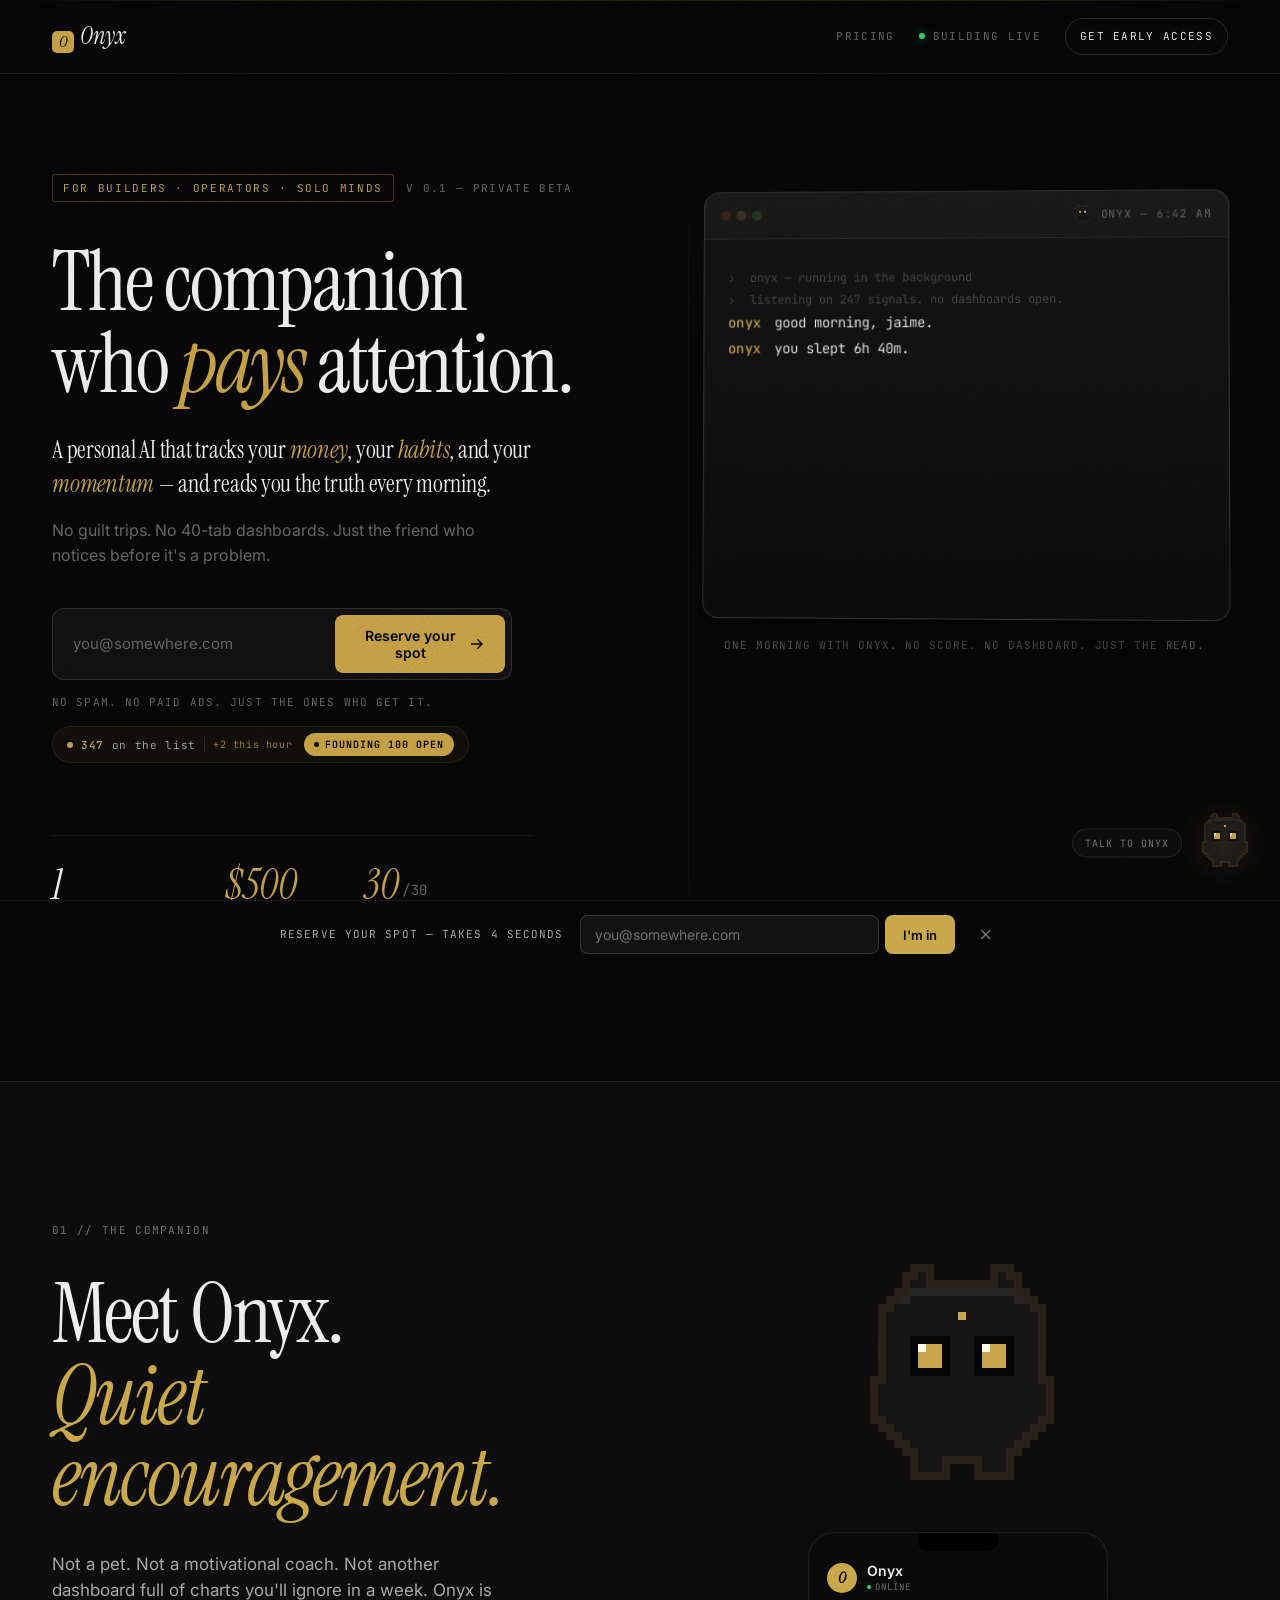
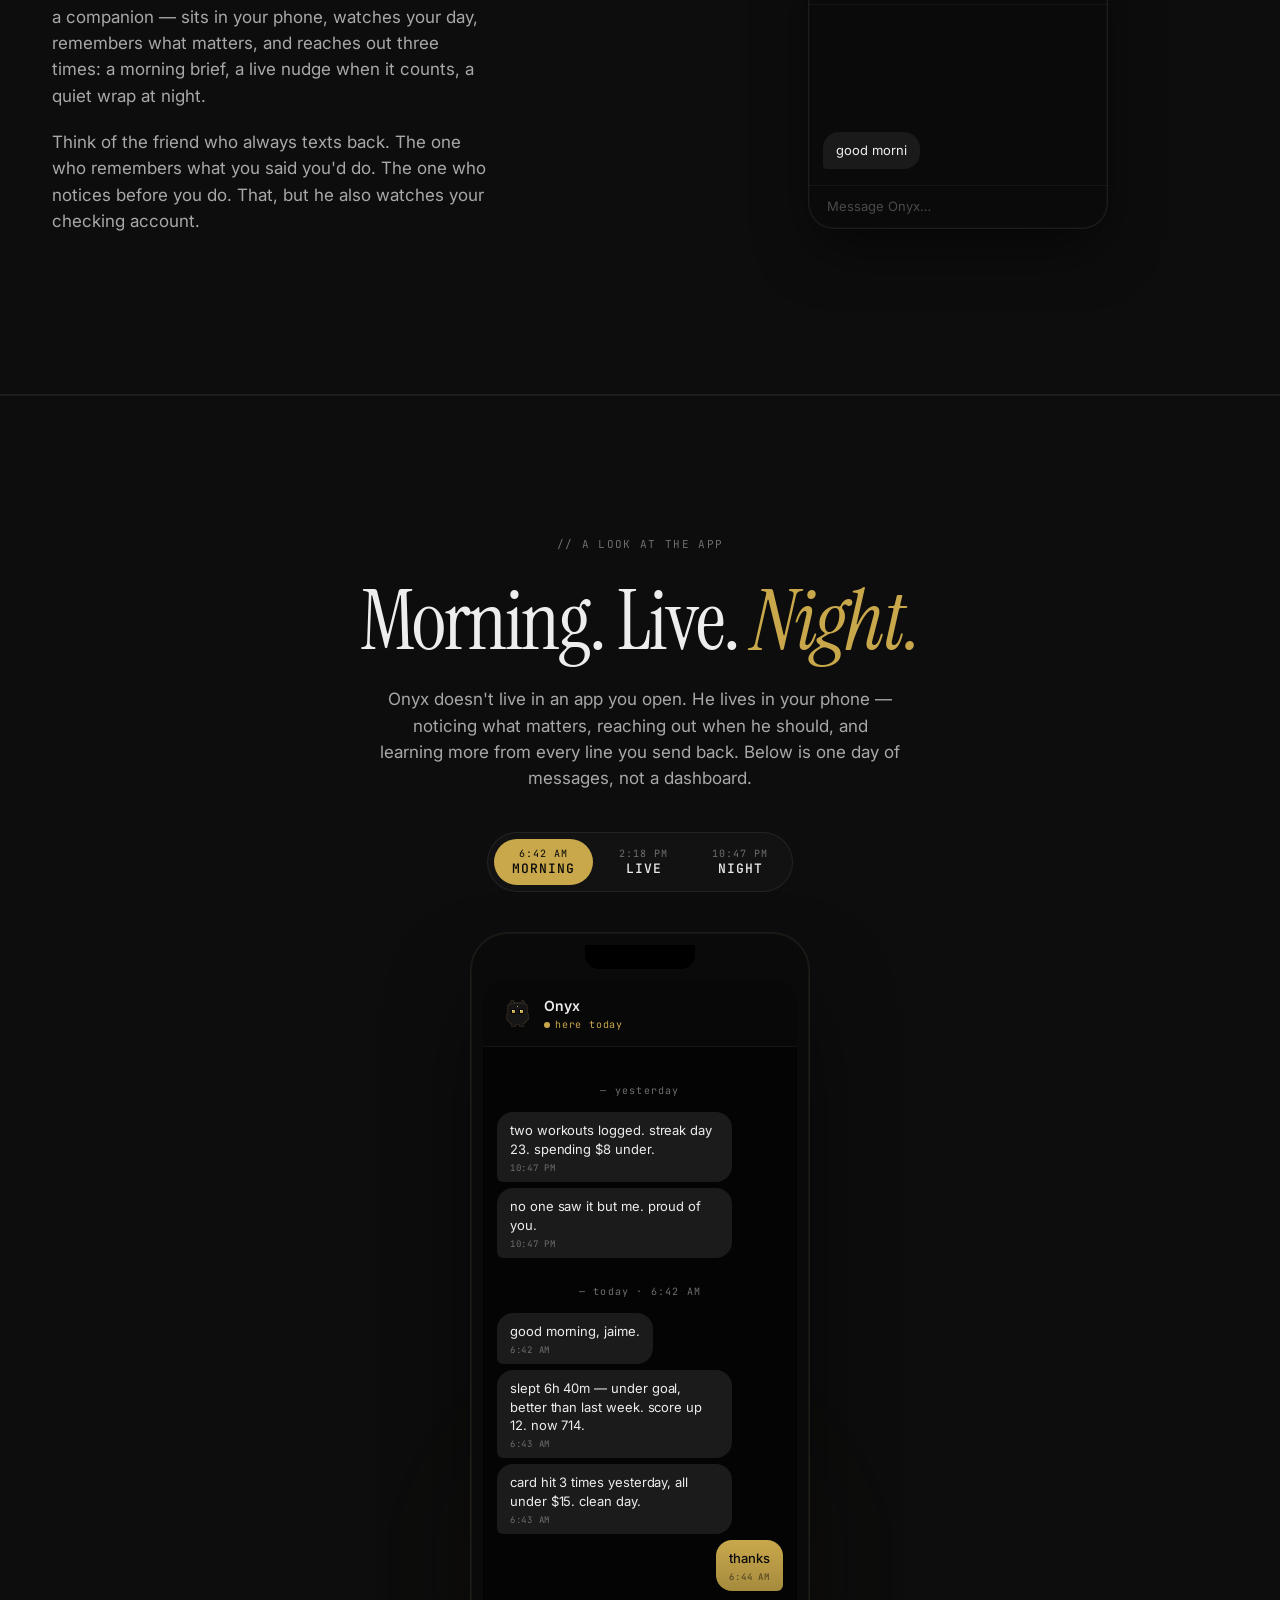
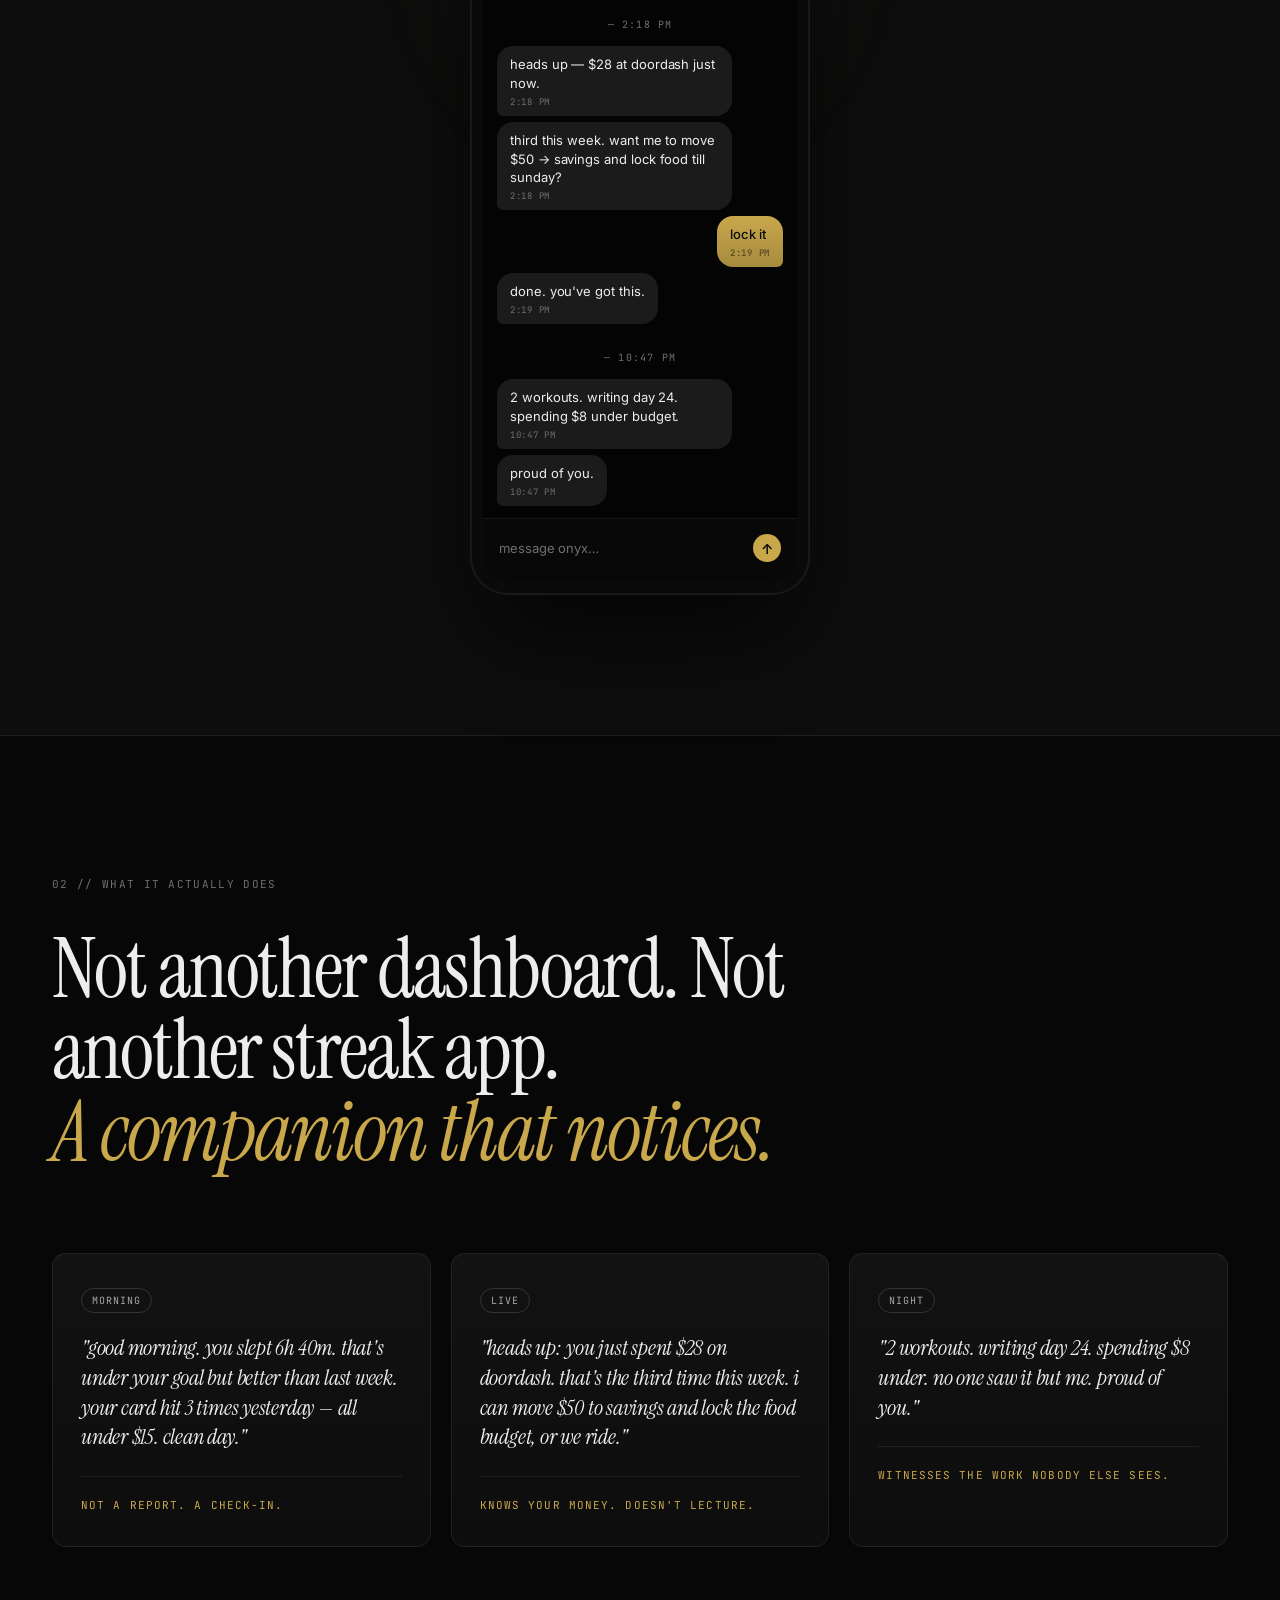
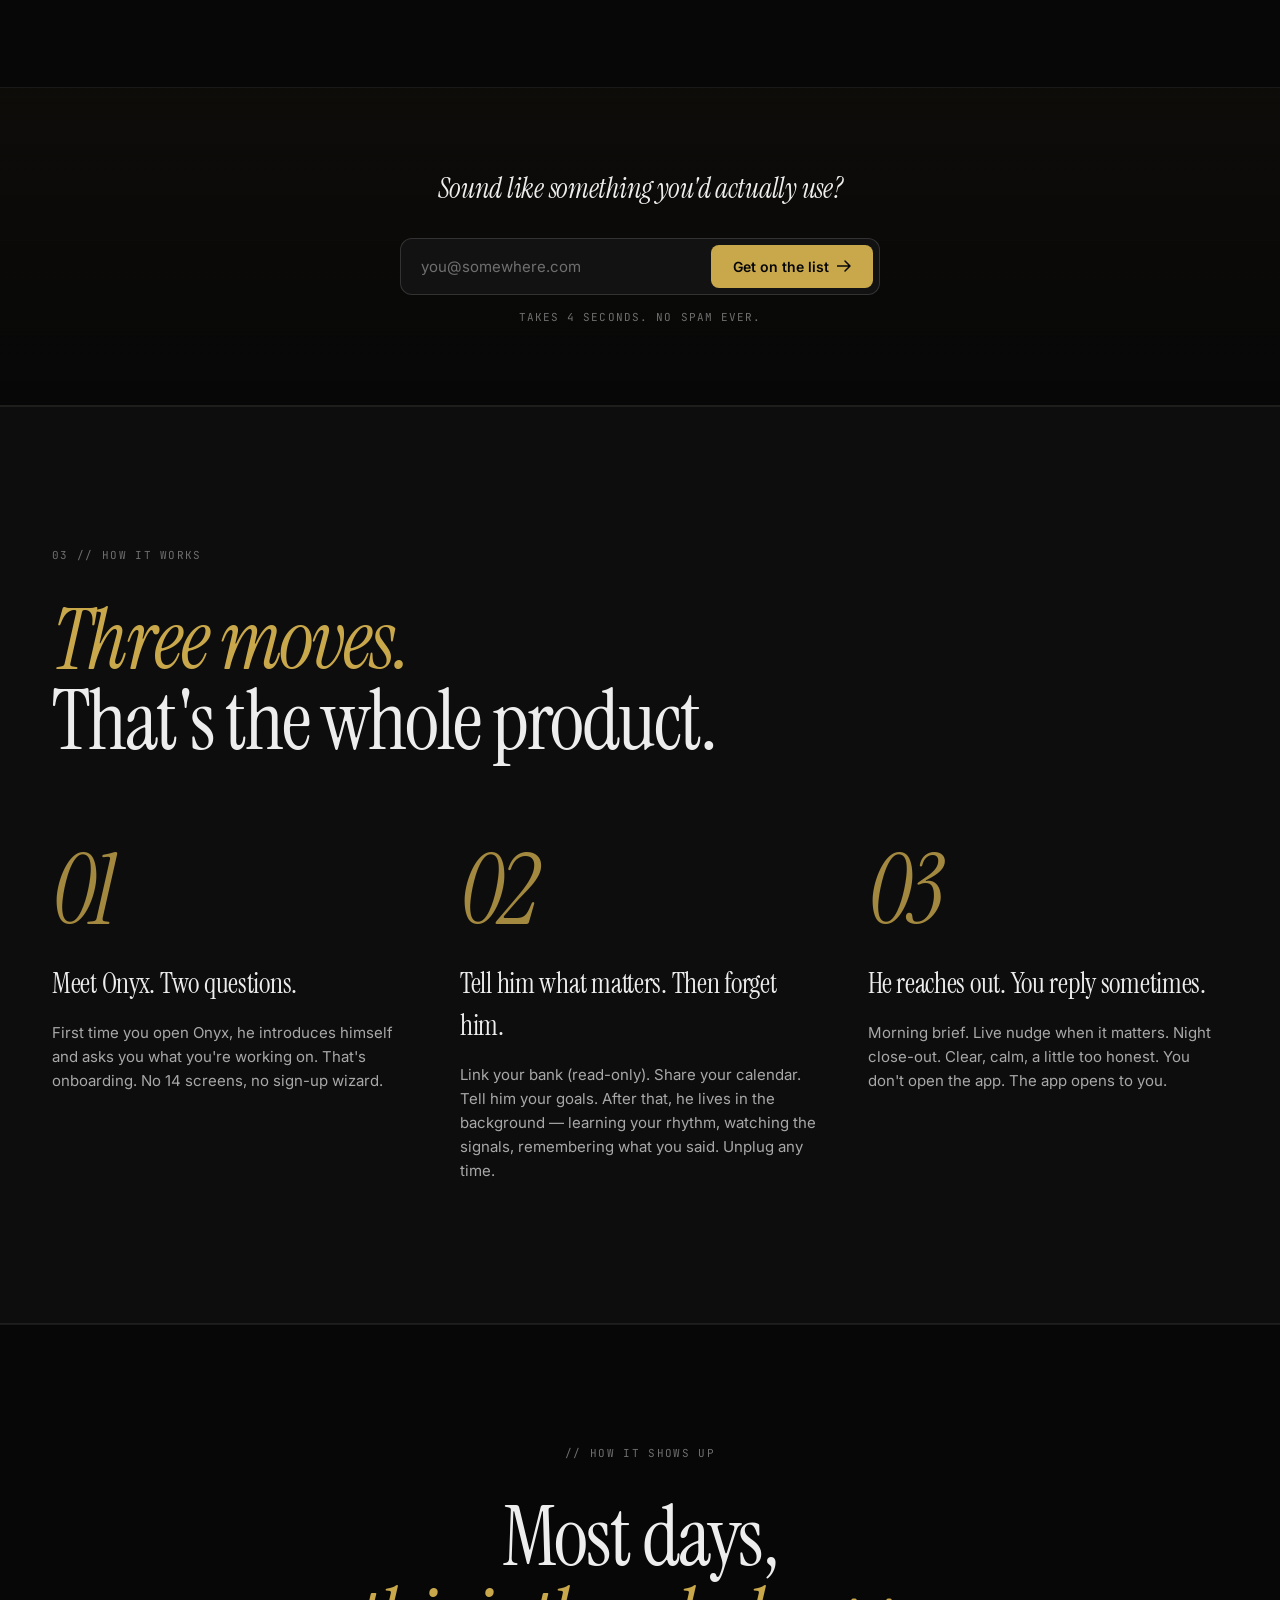
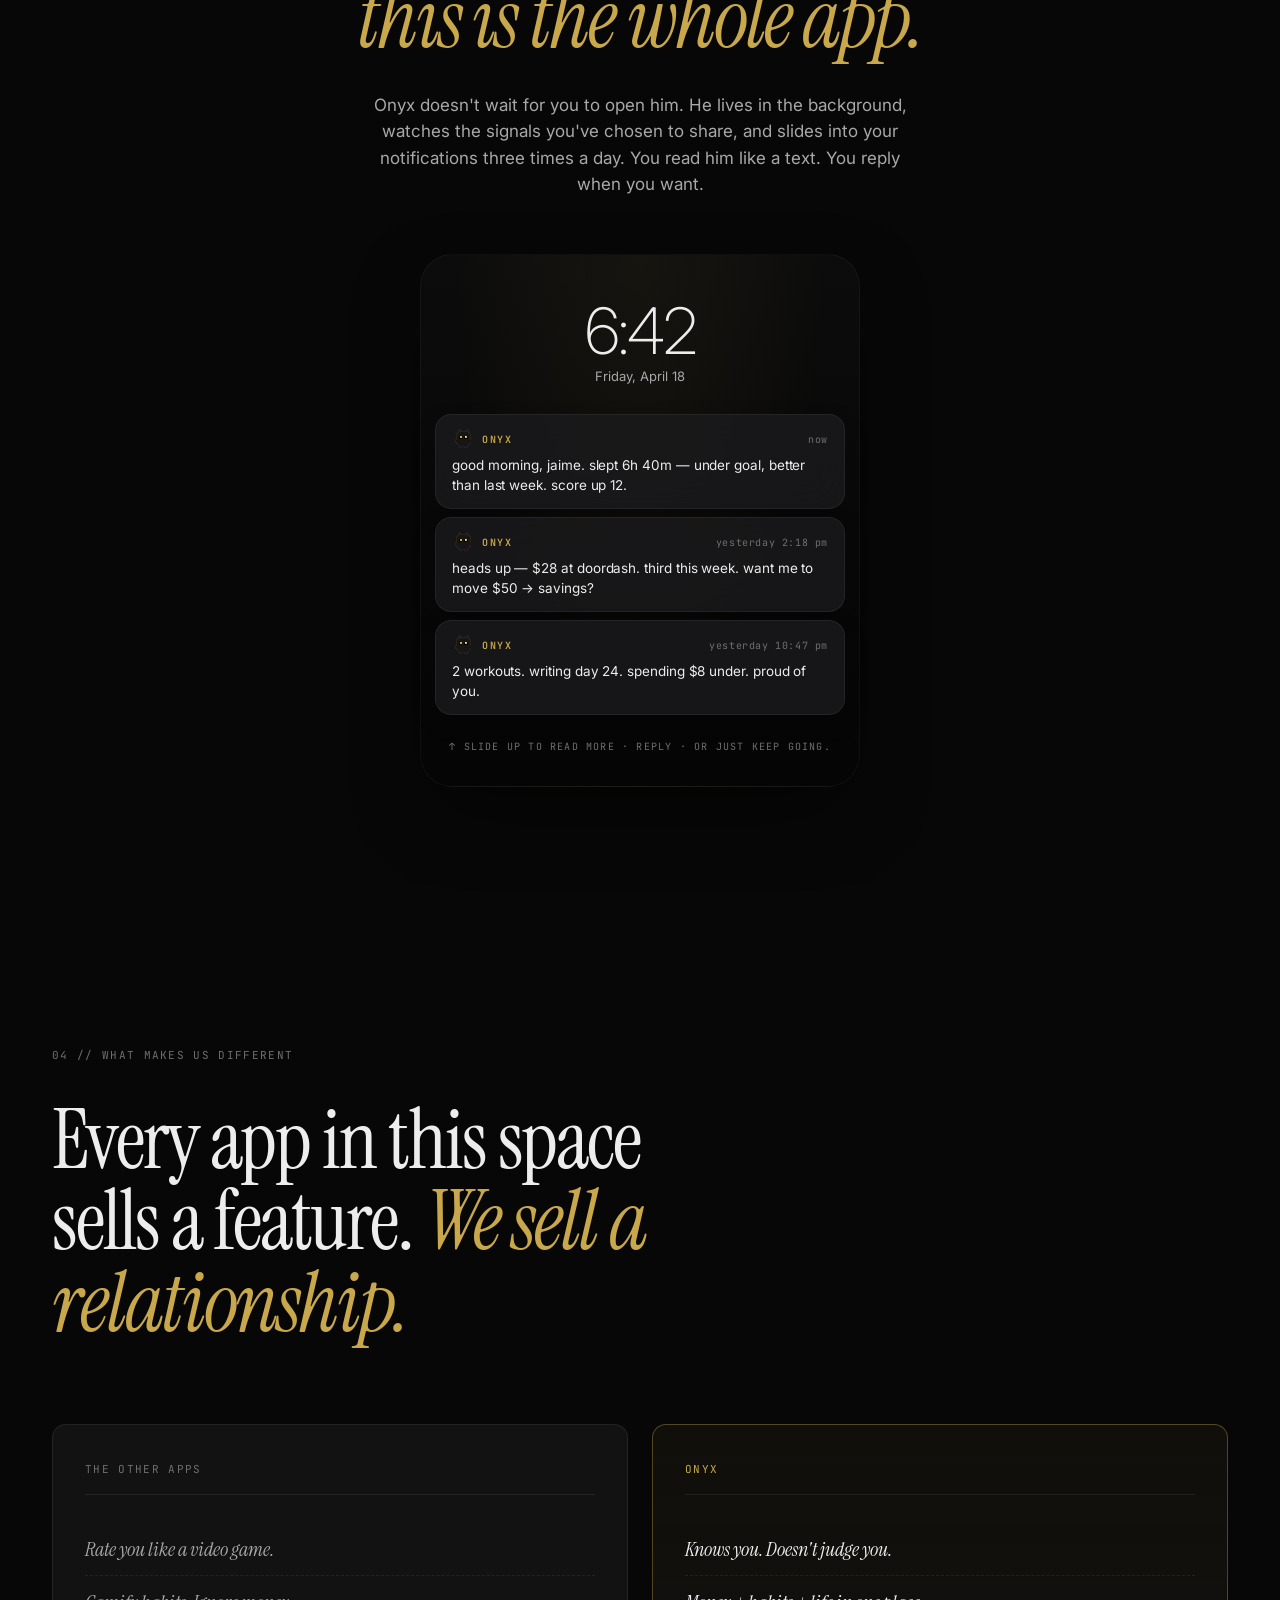
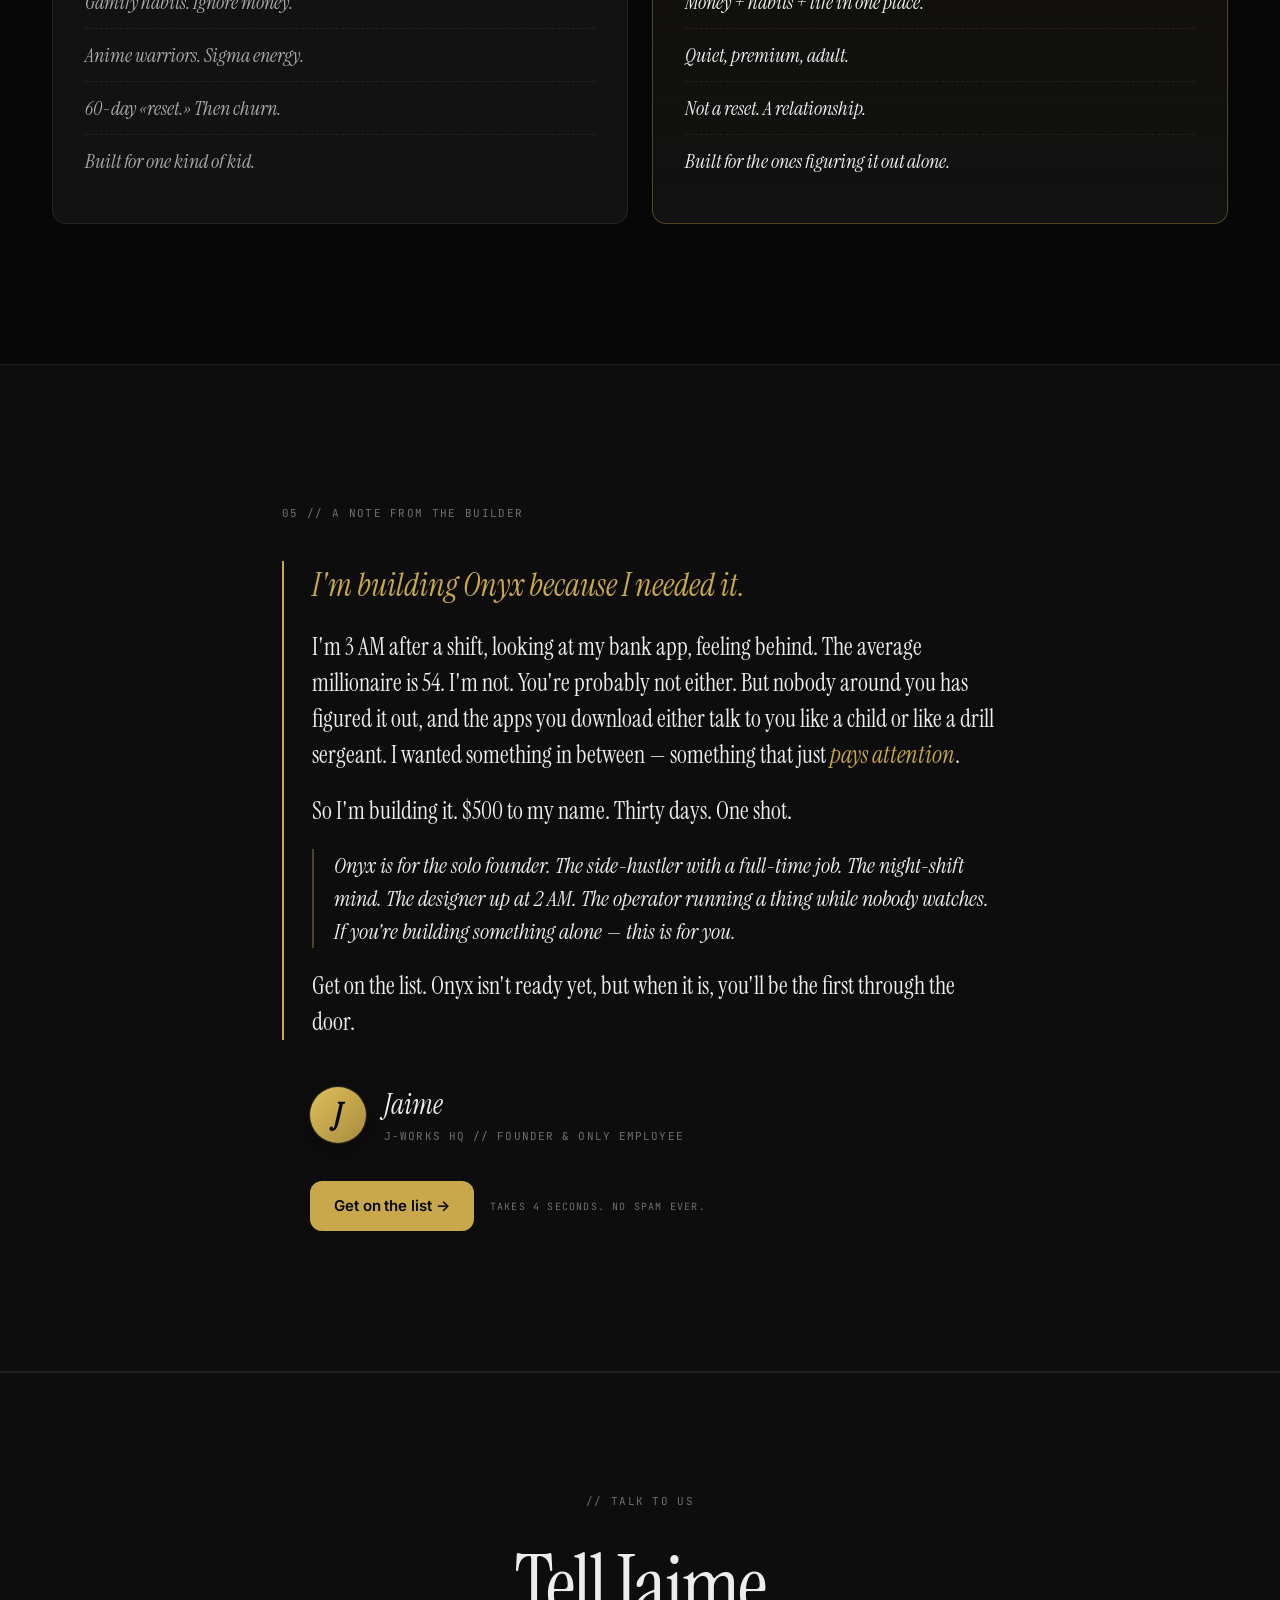
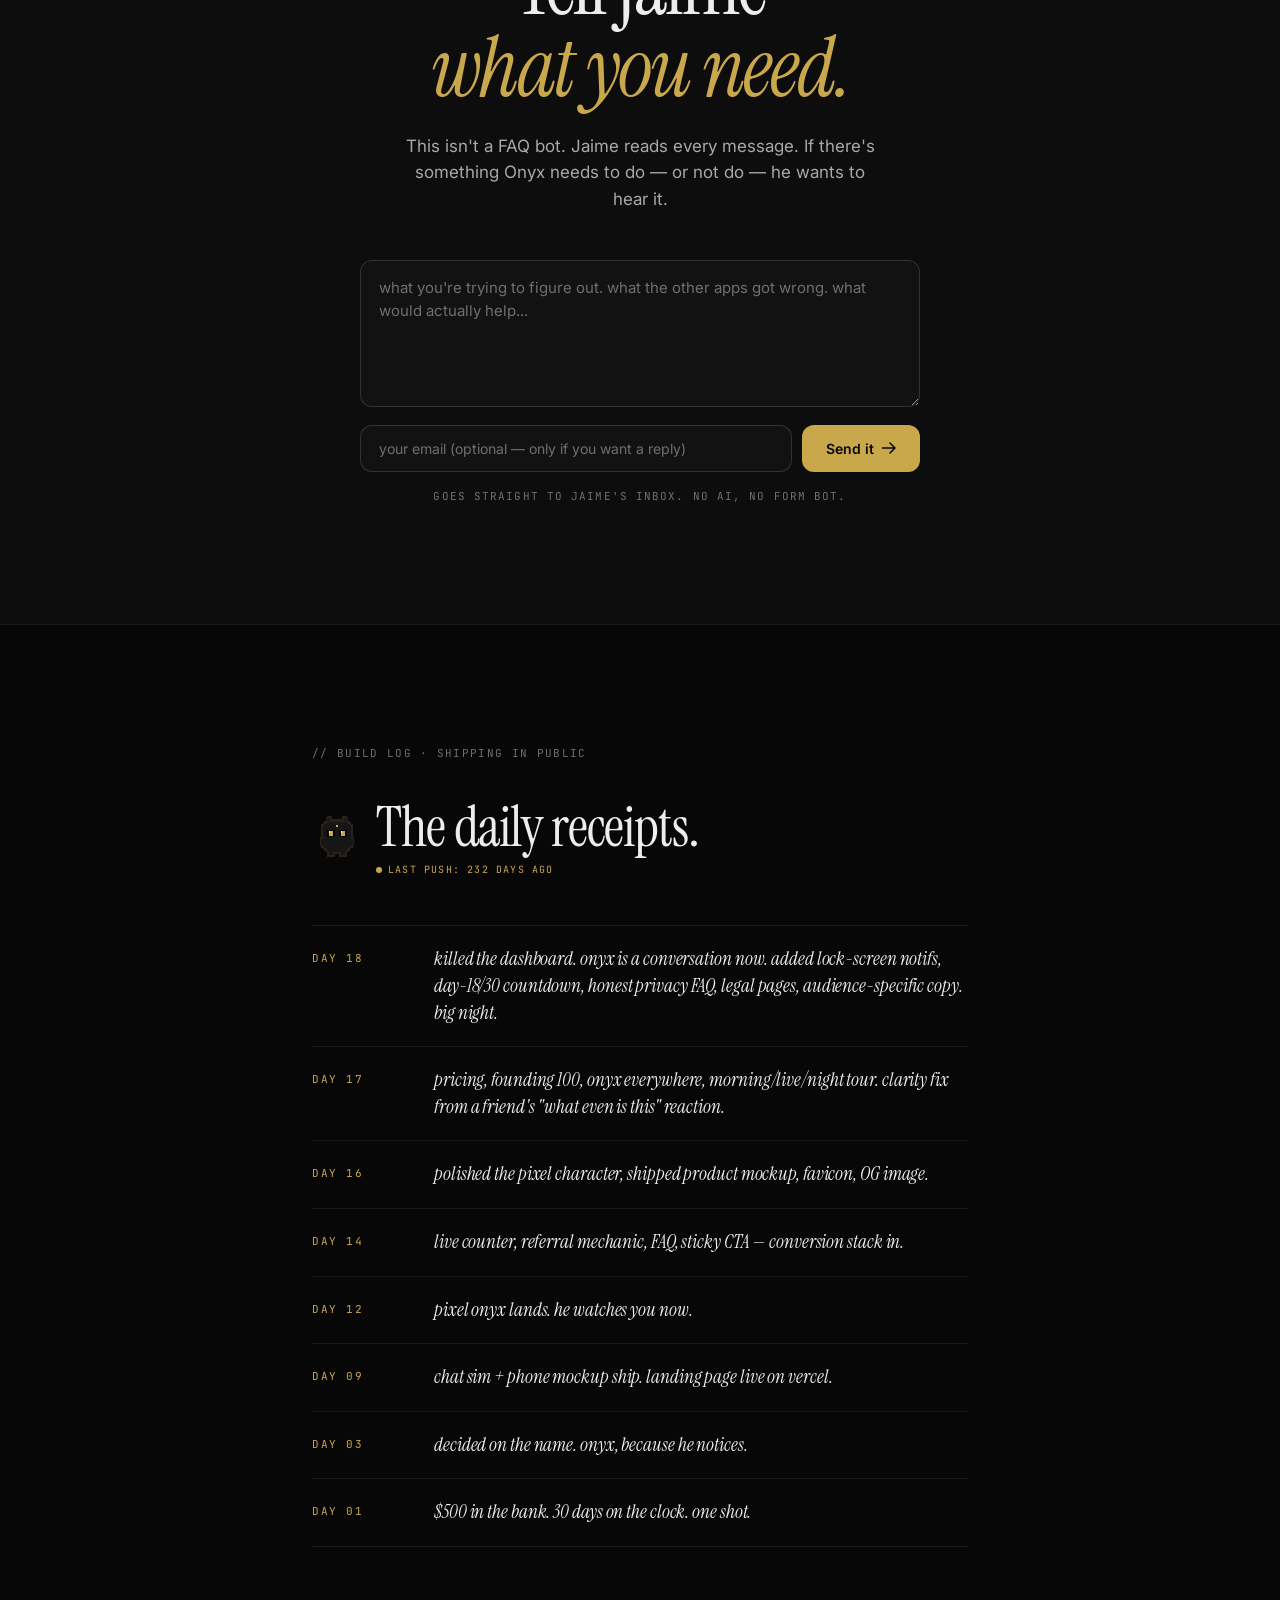
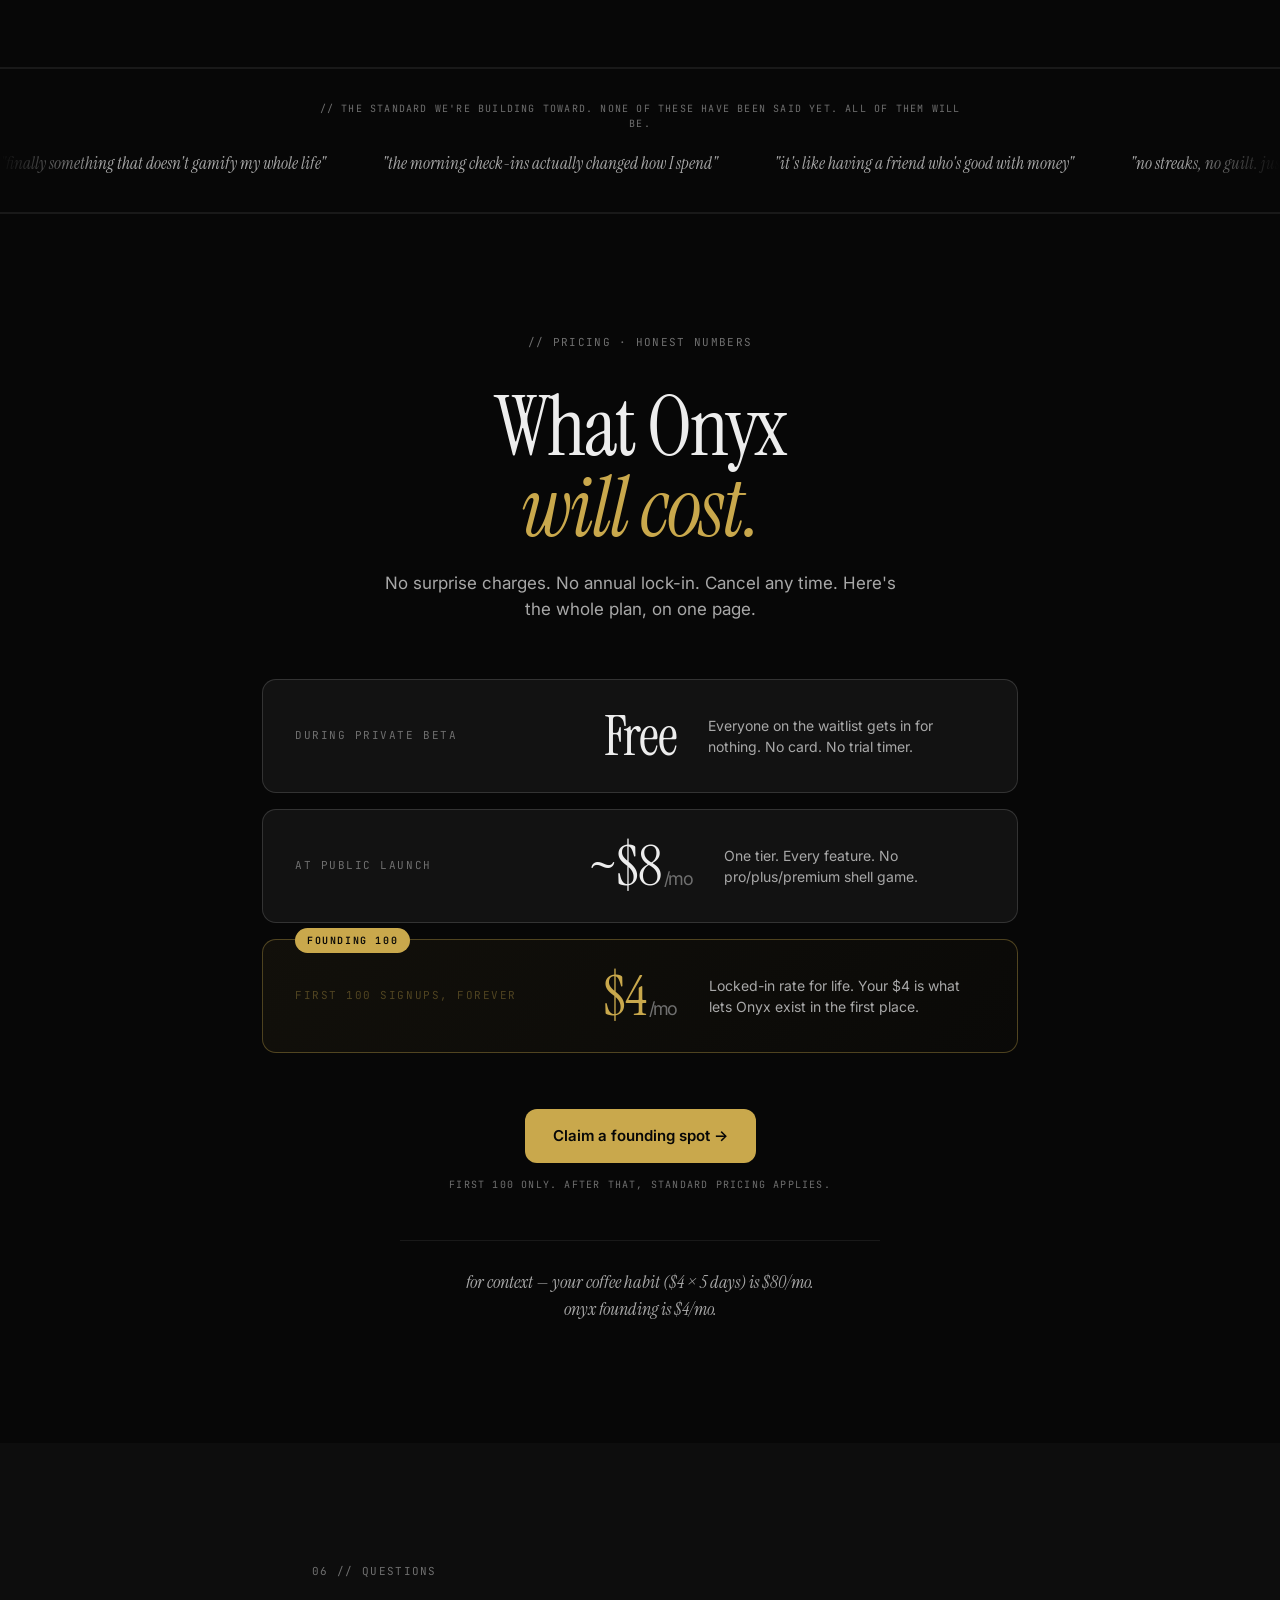
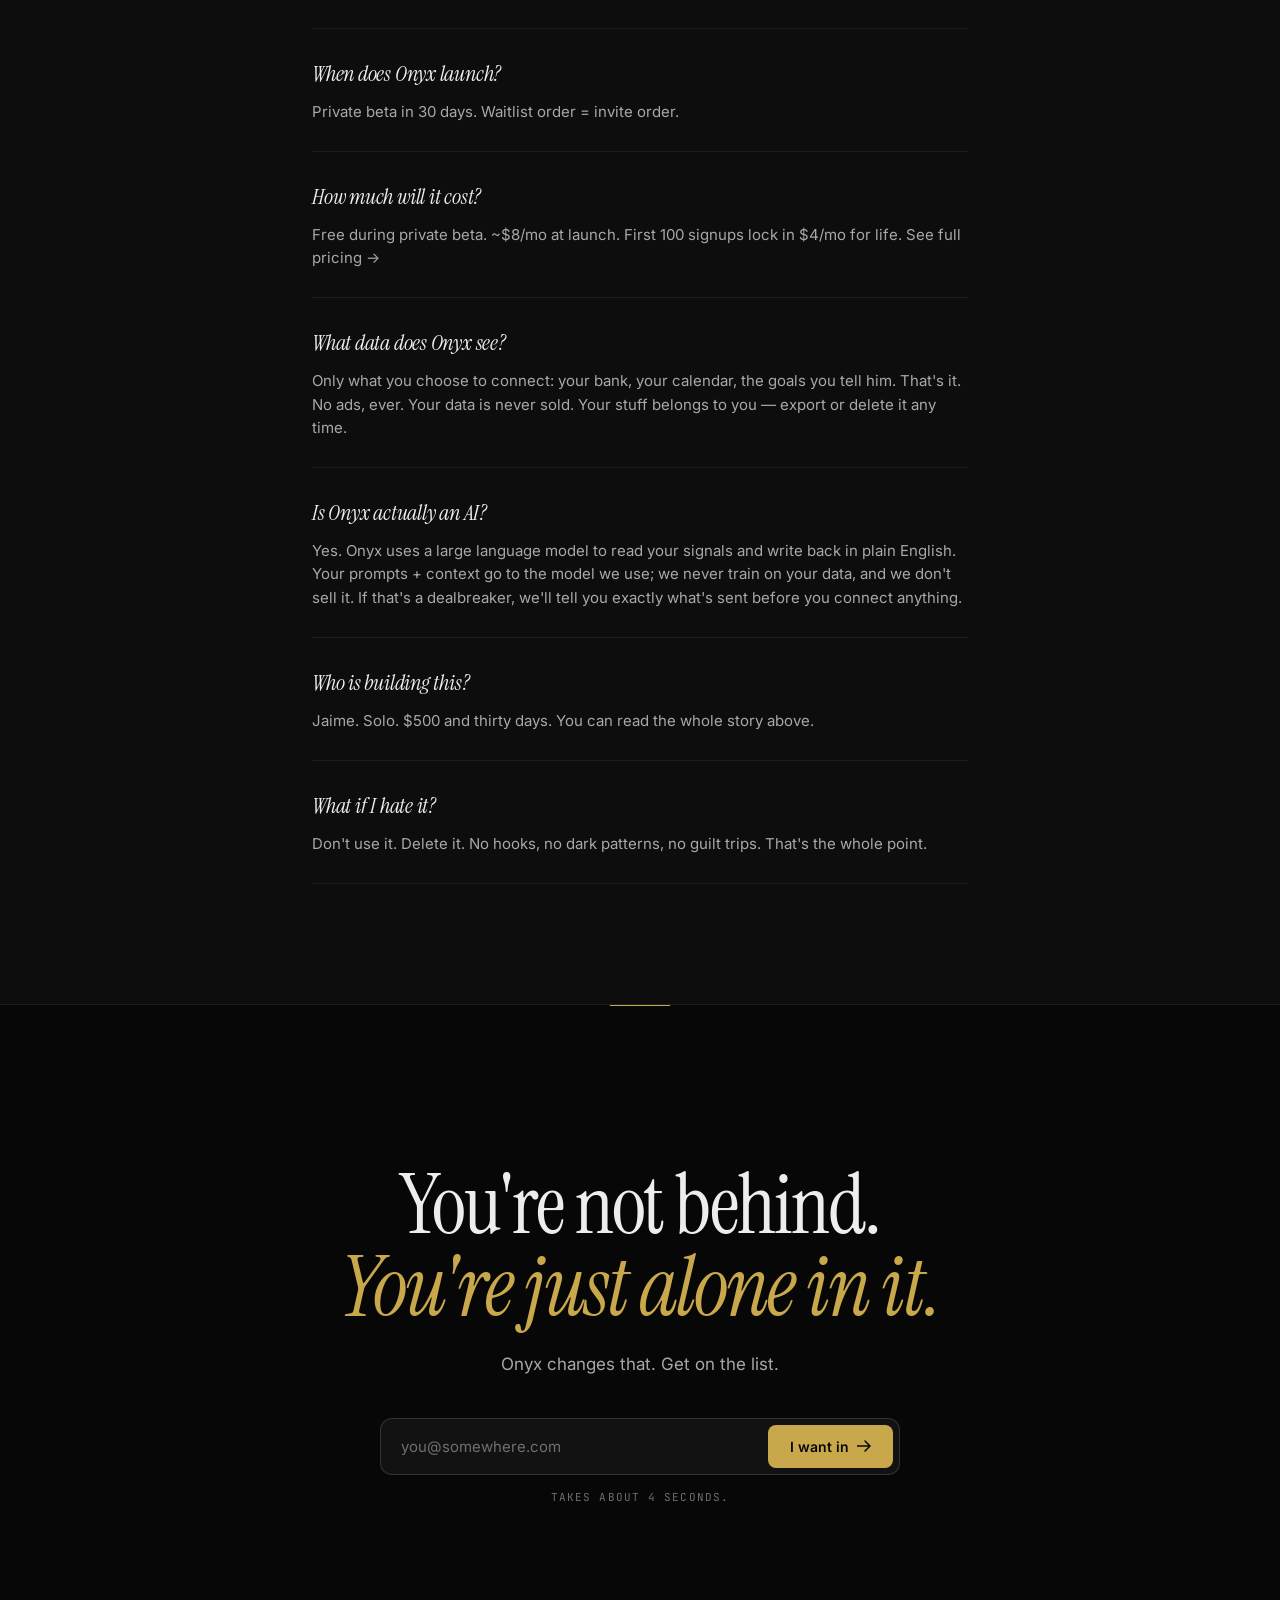
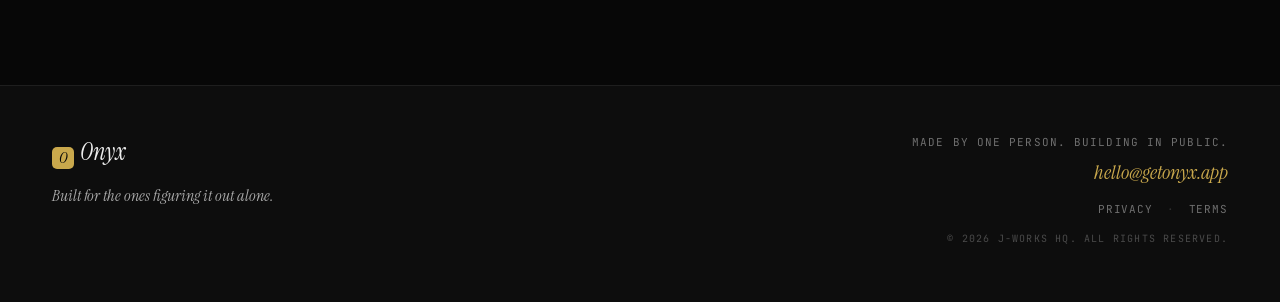
==== index.html @ f08ac021 "fix: chat bubbles invisible — class collision with meet-section engine The product-section chat thre" ====
<!DOCTYPE html>
<html lang="en">
<head>
<meta charset="UTF-8">
<meta name="viewport" content="width=device-width, initial-scale=1.0">
<meta name="description" content="Onyx is a personal AI that lives in your phone — notices your money, your habits, and your momentum, and reaches out with the truth. Built for solo founders, side-hustlers, and anyone working on something alone.">
<meta property="og:title" content="Onyx — the companion who pays attention.">
<meta property="og:description" content="A personal AI that lives in your phone. Notices what matters. Reaches out morning, mid-day, night. Built for solo founders, builders, and anyone in it alone.">
<meta property="og:type" content="website">
<meta property="og:url" content="https://onyx-web-tawny.vercel.app/">
<meta property="og:image" content="https://onyx-web-tawny.vercel.app/og-image.svg">
<meta property="og:image:width" content="1200">
<meta property="og:image:height" content="630">
<meta name="twitter:card" content="summary_large_image">
<meta name="twitter:title" content="Onyx — the companion who pays attention.">
<meta name="twitter:description" content="A personal AI that lives in your phone. Notices what matters. Built for solo founders, builders, and anyone in it alone.">
<meta name="twitter:image" content="https://onyx-web-tawny.vercel.app/og-image.svg">
<meta name="theme-color" content="#0A0A0A">

<link rel="icon" type="image/svg+xml" href="/favicon.svg">
<link rel="apple-touch-icon" href="/favicon.svg">
<link rel="mask-icon" href="/favicon.svg" color="#c9a84c">

<title>Onyx — the companion who pays attention.</title>

<link rel="preconnect" href="https://fonts.googleapis.com">
<link rel="preconnect" href="https://fonts.gstatic.com" crossorigin>
<link href="https://fonts.googleapis.com/css2?family=Inter:wght@300;400;500;600;700&family=Instrument+Serif:ital@0;1&family=JetBrains+Mono:wght@400;500;600&display=swap" rel="stylesheet">

<link rel="stylesheet" href="styles.css">

<!-- Structured data: Onyx as a product-in-development by J-Works HQ -->
<script type="application/ld+json">
{
  "@context": "https://schema.org",
  "@type": "Product",
  "name": "Onyx",
  "description": "A personal AI companion that lives in your phone — notices your money, your habits, and your momentum, and reaches out with the truth. Built for solo founders, side-hustlers, and anyone in it alone.",
  "brand": {
    "@type": "Organization",
    "name": "J-Works HQ",
    "founder": {
      "@type": "Person",
      "name": "Jaime"
    }
  },
  "category": "Personal AI / Money + Habit Companion",
  "offers": {
    "@type": "Offer",
    "availability": "https://schema.org/PreOrder",
    "price": "4",
    "priceCurrency": "USD",
    "description": "Founding 100: $4/mo locked for life. ~$8/mo at public launch. Free during private beta."
  },
  "image": "https://onyx-web-tawny.vercel.app/og-image.svg",
  "url": "https://onyx-web-tawny.vercel.app/"
}
</script>
</head>
<body>

<!-- Grain overlay -->
<div class="grain" aria-hidden="true"></div>

<!-- Scroll progress (thin gold line at the top of the viewport) -->
<div class="scroll-progress" aria-hidden="true"><span id="scroll-progress-bar"></span></div>

<!-- Nav -->
<nav class="nav">
  <div class="nav__inner">
    <a href="#" class="logo">
      <span class="logo__mark">O</span>
      <span class="logo__text">Onyx</span>
    </a>
    <div class="nav__meta">
      <a href="#pricing" class="nav__meta-item nav__meta-item--link nav__meta-item--pricing">Pricing</a>
      <a href="#buildlog" class="nav__meta-item nav__meta-item--link"><span class="dot"></span> Building live</a>
      <a href="#waitlist" class="nav__cta">Get early access</a>
    </div>
  </div>
</nav>

<!-- Hero: asymmetric, console-driven -->
<header class="hero">
  <div class="hero__left">
    <div class="eyebrow">
      <span class="eyebrow__tag">For builders &middot; operators &middot; solo minds</span>
      <span class="eyebrow__status">v 0.1 — private beta</span>
    </div>

    <h1 class="hero__title">
      <span class="title__line">The companion</span>
      <span class="title__line">who <em>pays</em> attention.</span>
    </h1>

    <p class="hero__subtitle">
      A personal AI that tracks your <strong>money</strong>, your <strong>habits</strong>, and your <strong>momentum</strong> &mdash; and reads you the truth every morning.
    </p>

    <p class="hero__body">
      No guilt trips. No 40-tab dashboards. Just the friend who notices
      before it's a problem.
    </p>

    <form class="cta-form" id="waitlist">
      <input type="email" placeholder="you@somewhere.com" required id="email-input" autocomplete="email">
      <button type="submit">
        Reserve your spot
        <svg width="14" height="12" viewBox="0 0 14 12" fill="none" aria-hidden="true"><path d="M8 1L13 6L8 11M13 6H0" stroke="currentColor" stroke-width="1.5" stroke-linecap="round" stroke-linejoin="round"/></svg>
      </button>
    </form>
    <div class="cta-note" id="cta-note">
      No spam. No paid ads. Just the ones who get it.
    </div>
    <div class="social-proof" id="social-proof">
      <span class="social-proof__dot"></span>
      <span class="social-proof__text"><strong id="signup-count">347</strong> on the list</span>
      <span class="social-proof__recent">+<span id="recent-count">3</span> this hour</span>
      <a href="#pricing" class="social-proof__founding"><span class="social-proof__founding-dot"></span>Founding 100 open</a>
    </div>

    <div class="hero__trust">
      <div class="trust-item">
        <div class="trust-item__num">1</div>
        <div class="trust-item__label">Person building</div>
      </div>
      <div class="trust-item">
        <div class="trust-item__num">$500</div>
        <div class="trust-item__label">On the line</div>
      </div>
      <div class="trust-item trust-item--countdown">
        <div class="trust-item__num"><span id="day-num">18</span><span class="trust-item__num-sub">/30</span></div>
        <div class="trust-item__label"><span id="day-label">days in</span></div>
        <div class="trust-item__bar" aria-hidden="true"><span id="day-bar"></span></div>
      </div>
    </div>
  </div>

  <div class="hero__right">
    <!-- Phone/console mockup -->
    <div class="console" id="console">
      <div class="console__frame">
        <div class="console__header">
          <div class="console__dots">
            <span></span><span></span><span></span>
          </div>
          <div class="console__title">
            <canvas class="onyx-sprite console__onyx" width="32" height="32" aria-hidden="true"></canvas>
            <span>onyx &mdash; 6:42 AM</span>
          </div>
        </div>
        <div class="console__screen" id="screen">
          <div class="line line--system"><span class="prompt">&rsaquo;</span> onyx &mdash; running in the background</div>
          <div class="line line--system"><span class="prompt">&rsaquo;</span> listening on 247 signals. no dashboards open.</div>
          <div class="line line--onyx typed" data-text="good morning, jaime."></div>
          <div class="line line--onyx typed" data-delay="1200" data-text="you slept 6h 40m. under goal, but better than last week."></div>
          <div class="line line--onyx typed" data-delay="2600" data-text="card hit 3 times yesterday &mdash; all under $15. clean day."></div>
          <div class="line line--onyx typed" data-delay="3900" data-text="writing streak: day 24. nobody saw it but me."></div>
          <div class="line line--onyx typed" data-delay="5200" data-text="you said you'd cap food at $20 this week. we're $8 under."></div>
          <div class="line line--onyx typed" data-delay="6500" data-text="want me to lock food till sunday, or let it breathe?"></div>
          <div class="line line--input">
            <span class="prompt prompt--user">&rsaquo;</span>
            <span class="cursor">_</span>
          </div>
        </div>
      </div>
      <div class="console__caption">
        One morning with Onyx. No score. No dashboard. Just the read.
      </div>
    </div>
  </div>
</header>

<!-- Meet Onyx -->
<section class="meet">
  <div class="meet__inner">
    <div class="meet__left">
      <div class="section-label">01 // the companion</div>
      <h2 class="section-title">
        Meet Onyx.<br>
        <em>Quiet encouragement.</em>
      </h2>
      <p class="section-body">
        Not a pet. Not a motivational coach. Not another dashboard full of charts
        you'll ignore in a week. Onyx is a companion — sits in your phone, watches
        your day, remembers what matters, and reaches out three times: a morning brief,
        a live nudge when it counts, a quiet wrap at night.
      </p>
      <p class="section-body">
        Think of the friend who always texts back. The one who remembers what you
        said you'd do. The one who notices before you do. That, but he also
        watches your checking account.
      </p>
    </div>

    <div class="meet__right">
      <div class="onyx-stage">
        <!-- Pixel Onyx — the character -->
        <div class="onyx-pixel">
          <canvas id="onyx-main-canvas" class="onyx-sprite" width="32" height="32"></canvas>
        </div>

        <!-- Phone chat simulation -->
        <div class="phone-chat" id="phone-chat">
          <div class="phone-chat__frame">
            <div class="phone-chat__notch"></div>
            <div class="phone-chat__header">
              <span class="phone-chat__avatar">O</span>
              <div class="phone-chat__meta">
                <span class="phone-chat__name">Onyx</span>
                <span class="phone-chat__status"><span class="dot"></span> Online</span>
              </div>
            </div>
            <div class="phone-chat__body" id="chat-body"></div>
            <div class="phone-chat__bar">
              <span>Message Onyx…</span>
            </div>
          </div>
        </div>
      </div>
    </div>
  </div>
</section>

<!-- The Product — a day in a conversation -->
<section class="product" id="product">
  <div class="product__inner">
    <div class="section-label">// a look at the app</div>
    <h2 class="section-title">
      Morning. Live. <em>Night.</em>
    </h2>
    <p class="section-body product__intro">
      Onyx doesn't live in an app you open. He lives in your phone &mdash; noticing what
      matters, reaching out when he should, and learning more from every line you send back.
      Below is one day of messages, not a dashboard.
    </p>

    <!-- Time-of-day tabs (scroll to moment in the chat) -->
    <div class="product-times" role="tablist" aria-label="Time of day">
      <button class="product-time is-active" data-anchor="chat-morning" role="tab" aria-selected="true">
        <span class="product-time__when">6:42 AM</span>
        <span class="product-time__label">Morning</span>
      </button>
      <button class="product-time" data-anchor="chat-live" role="tab" aria-selected="false">
        <span class="product-time__when">2:18 PM</span>
        <span class="product-time__label">Live</span>
      </button>
      <button class="product-time" data-anchor="chat-night" role="tab" aria-selected="false">
        <span class="product-time__when">10:47 PM</span>
        <span class="product-time__label">Night</span>
      </button>
    </div>

    <div class="product__stage">
      <div class="product-phone">
        <div class="product-phone__notch"></div>
        <div class="product-phone__screen product-phone__screen--chat">

          <!-- Chat header -->
          <div class="chat-head">
            <canvas class="onyx-sprite chat-head__avatar" width="32" height="32" aria-hidden="true"></canvas>
            <div class="chat-head__meta">
              <span class="chat-head__name">Onyx</span>
              <span class="chat-head__status"><span class="chat-head__dot"></span>here today</span>
            </div>
          </div>

          <!-- Scrollable chat thread -->
          <div class="chat-scroll" id="chat-scroll">

            <div class="chat-time">&mdash; yesterday</div>

            <div class="day-bubble day-bubble--onyx">
              <div class="day-bubble__body">two workouts logged. streak day 23. spending $8 under.<span class="day-bubble__time">10:47 PM</span></div>
            </div>
            <div class="day-bubble day-bubble--onyx">
              <div class="day-bubble__body">no one saw it but me. proud of you.<span class="day-bubble__time">10:47 PM</span></div>
            </div>

            <div class="chat-time" id="chat-morning">&mdash; today &middot; 6:42 AM</div>

            <div class="day-bubble day-bubble--onyx">
              <div class="day-bubble__body">good morning, jaime.<span class="day-bubble__time">6:42 AM</span></div>
            </div>
            <div class="day-bubble day-bubble--onyx">
              <div class="day-bubble__body">slept 6h 40m &mdash; under goal, better than last week. score up 12. now 714.<span class="day-bubble__time">6:43 AM</span></div>
            </div>
            <div class="day-bubble day-bubble--onyx">
              <div class="day-bubble__body">card hit 3 times yesterday, all under $15. clean day.<span class="day-bubble__time">6:43 AM</span></div>
            </div>
            <div class="day-bubble day-bubble--user">
              <div class="day-bubble__body">thanks<span class="day-bubble__time">6:44 AM</span></div>
            </div>

            <div class="chat-time" id="chat-live">&mdash; 2:18 PM</div>

            <div class="day-bubble day-bubble--onyx">
              <div class="day-bubble__body">heads up &mdash; $28 at doordash just now.<span class="day-bubble__time">2:18 PM</span></div>
            </div>
            <div class="day-bubble day-bubble--onyx">
              <div class="day-bubble__body">third this week. want me to move $50 &rarr; savings and lock food till sunday?<span class="day-bubble__time">2:18 PM</span></div>
            </div>
            <div class="day-bubble day-bubble--user">
              <div class="day-bubble__body">lock it<span class="day-bubble__time">2:19 PM</span></div>
            </div>
            <div class="day-bubble day-bubble--onyx">
              <div class="day-bubble__body">done. you've got this.<span class="day-bubble__time">2:19 PM</span></div>
            </div>

            <div class="chat-time" id="chat-night">&mdash; 10:47 PM</div>

            <div class="day-bubble day-bubble--onyx">
              <div class="day-bubble__body">2 workouts. writing day 24. spending $8 under budget.<span class="day-bubble__time">10:47 PM</span></div>
            </div>
            <div class="day-bubble day-bubble--onyx">
              <div class="day-bubble__body">proud of you.<span class="day-bubble__time">10:47 PM</span></div>
            </div>

          </div>

          <!-- Input bar (static mock) -->
          <div class="chat-input">
            <span class="chat-input__text">message onyx&hellip;</span>
            <span class="chat-input__send" aria-hidden="true">&uarr;</span>
          </div>
        </div>
      </div>
    </div>
  </div>
</section>

<!-- What Onyx actually does -->
<section class="does">
  <div class="does__inner">
    <div class="section-label">02 // what it actually does</div>
    <h2 class="section-title section-title--wide">
      Not another dashboard. Not another streak app.<br>
      <em>A companion that notices.</em>
    </h2>

    <div class="cards">
      <article class="card">
        <div class="card__tag">morning</div>
        <p class="card__quote">
          "good morning. you slept 6h 40m. that's under your goal but better than
          last week. your card hit 3 times yesterday — all under $15. clean day."
        </p>
        <div class="card__sub">Not a report. A check-in.</div>
      </article>

      <article class="card">
        <div class="card__tag">live</div>
        <p class="card__quote">
          "heads up: you just spent $28 on doordash. that's the third time this
          week. i can move $50 to savings and lock the food budget, or we ride."
        </p>
        <div class="card__sub">Knows your money. Doesn't lecture.</div>
      </article>

      <article class="card">
        <div class="card__tag">night</div>
        <p class="card__quote">
          "2 workouts. writing day 24. spending $8 under. no one saw it but
          me. proud of you."
        </p>
        <div class="card__sub">Witnesses the work nobody else sees.</div>
      </article>
    </div>
  </div>
</section>

<!-- Mid-page CTA — catch the ones sold after seeing the product -->
<section class="mid-cta">
  <div class="mid-cta__inner">
    <p class="mid-cta__text">Sound like something you'd actually use?</p>
    <form class="cta-form cta-form--mid" id="waitlist-mid">
      <input type="email" placeholder="you@somewhere.com" required id="email-input-mid" autocomplete="email">
      <button type="submit">
        Get on the list
        <svg width="14" height="12" viewBox="0 0 14 12" fill="none" aria-hidden="true"><path d="M8 1L13 6L8 11M13 6H0" stroke="currentColor" stroke-width="1.5" stroke-linecap="round" stroke-linejoin="round"/></svg>
      </button>
    </form>
    <div class="cta-note" id="cta-note-mid">Takes 4 seconds. No spam ever.</div>
  </div>
</section>

<!-- How it works -->
<section class="how">
  <div class="how__inner">
    <div class="section-label">03 // how it works</div>
    <h2 class="section-title">
      <em>Three moves.</em><br>
      That's the whole product.
    </h2>

    <div class="steps">
      <div class="step">
        <div class="step__num">01</div>
        <h3 class="step__title">Meet Onyx. Two questions.</h3>
        <p class="step__body">
          First time you open Onyx, he introduces himself and asks you what
          you're working on. That's onboarding. No 14 screens, no sign-up wizard.
        </p>
      </div>
      <div class="step">
        <div class="step__num">02</div>
        <h3 class="step__title">Tell him what matters. Then forget him.</h3>
        <p class="step__body">
          Link your bank (read-only). Share your calendar. Tell him your goals.
          After that, he lives in the background — learning your rhythm, watching
          the signals, remembering what you said. Unplug any time.
        </p>
      </div>
      <div class="step">
        <div class="step__num">03</div>
        <h3 class="step__title">He reaches out. You reply sometimes.</h3>
        <p class="step__body">
          Morning brief. Live nudge when it matters. Night close-out.
          Clear, calm, a little too honest. You don't open the app. The app
          opens to you.
        </p>
      </div>
    </div>
  </div>
</section>

<!-- Notifications preview — proof of the "you don't open the app" promise -->
<section class="notifs">
  <div class="notifs__inner">
    <div class="section-label">// how it shows up</div>
    <h2 class="section-title">
      Most days,<br>
      <em>this is the whole app.</em>
    </h2>
    <p class="section-body notifs__intro">
      Onyx doesn't wait for you to open him. He lives in the background, watches the
      signals you've chosen to share, and slides into your notifications three times a day.
      You read him like a text. You reply when you want.
    </p>

    <div class="notifs__stage">
      <div class="notifs__lock">
        <div class="notifs__lock-time">6:42</div>
        <div class="notifs__lock-date">Friday, April 18</div>
      </div>

      <div class="notifs__stack">
        <div class="notif">
          <div class="notif__head">
            <canvas class="onyx-sprite notif__avatar" width="32" height="32" aria-hidden="true"></canvas>
            <span class="notif__name">ONYX</span>
            <span class="notif__when">now</span>
          </div>
          <div class="notif__body">good morning, jaime. slept 6h 40m &mdash; under goal, better than last week. score up 12.</div>
        </div>
        <div class="notif">
          <div class="notif__head">
            <canvas class="onyx-sprite notif__avatar" width="32" height="32" aria-hidden="true"></canvas>
            <span class="notif__name">ONYX</span>
            <span class="notif__when">yesterday 2:18 PM</span>
          </div>
          <div class="notif__body">heads up &mdash; $28 at doordash. third this week. want me to move $50 &rarr; savings?</div>
        </div>
        <div class="notif">
          <div class="notif__head">
            <canvas class="onyx-sprite notif__avatar" width="32" height="32" aria-hidden="true"></canvas>
            <span class="notif__name">ONYX</span>
            <span class="notif__when">yesterday 10:47 PM</span>
          </div>
          <div class="notif__body">2 workouts. writing day 24. spending $8 under. proud of you.</div>
        </div>
      </div>

      <div class="notifs__footnote">&uarr; slide up to read more &middot; reply &middot; or just keep going.</div>
    </div>
  </div>
</section>

<!-- Vs the others (honest, quick) -->
<section class="vs">
  <div class="vs__inner">
    <div class="section-label">04 // what makes us different</div>
    <h2 class="section-title">
      Every app in this space<br>
      sells a feature. <em>We sell a relationship.</em>
    </h2>

    <div class="compare">
      <div class="compare__col compare__col--them">
        <div class="compare__head">The other apps</div>
        <ul>
          <li>Rate you like a video game.</li>
          <li>Gamify habits. Ignore money.</li>
          <li>Anime warriors. Sigma energy.</li>
          <li>60-day &laquo;reset.&raquo; Then churn.</li>
          <li>Built for one kind of kid.</li>
        </ul>
      </div>
      <div class="compare__col compare__col--us">
        <div class="compare__head">Onyx</div>
        <ul>
          <li>Knows you. Doesn't judge you.</li>
          <li>Money + habits + life in one place.</li>
          <li>Quiet, premium, adult.</li>
          <li>Not a reset. A relationship.</li>
          <li>Built for the ones figuring it out alone.</li>
        </ul>
      </div>
    </div>
  </div>
</section>

<!-- Founder note -->
<section class="founder">
  <div class="founder__inner">
    <div class="section-label">05 // a note from the builder</div>
    <blockquote class="founder__quote">
      <p>
        I'm building Onyx because I needed it.
      </p>
      <p>
        I'm 3 AM after a shift, looking at my bank app, feeling behind. The
        average millionaire is 54. I'm not. You're probably not either. But
        nobody around you has figured it out, and the apps you download either
        talk to you like a child or like a drill sergeant. I wanted something
        in between — something that just <em>pays attention</em>.
      </p>
      <p>
        So I'm building it. $500 to my name. Thirty days. One shot.
      </p>
      <p class="founder__for">
        Onyx is for the solo founder. The side-hustler with a full-time job.
        The night-shift mind. The designer up at 2 AM. The operator running
        a thing while nobody watches. If you're building something alone —
        this is for you.
      </p>
      <p>
        Get on the list. Onyx isn't ready yet, but when it is, you'll be the
        first through the door.
      </p>
    </blockquote>
    <div class="founder__sig">
      <div class="founder__avatar" aria-hidden="true">J</div>
      <div class="founder__sig-text">
        <span class="founder__name">Jaime</span>
        <span class="founder__hq">J-Works HQ // founder &amp; only employee</span>
      </div>
    </div>
    <div class="founder__cta">
      <a href="#waitlist" class="founder__cta-btn">Get on the list &rarr;</a>
      <span class="founder__cta-note">takes 4 seconds. no spam ever.</span>
    </div>
  </div>
</section>

<!-- Talk to Jaime — direct feedback channel -->
<section class="talk" id="talk">
  <div class="talk__inner">
    <div class="section-label">// talk to us</div>
    <h2 class="section-title">
      Tell Jaime<br>
      <em>what you need.</em>
    </h2>
    <p class="section-body talk__intro">
      This isn't a FAQ bot. Jaime reads every message.
      If there's something Onyx needs to do &mdash; or not do &mdash; he wants to hear it.
    </p>

    <form class="talk__form" id="talk-form">
      <textarea
        id="talk-message"
        rows="5"
        placeholder="what you're trying to figure out. what the other apps got wrong. what would actually help..."
        required></textarea>
      <div class="talk__row">
        <input
          type="email"
          id="talk-email"
          placeholder="your email (optional &mdash; only if you want a reply)"
          autocomplete="email">
        <button type="submit">
          Send it
          <svg width="14" height="12" viewBox="0 0 14 12" fill="none" aria-hidden="true"><path d="M8 1L13 6L8 11M13 6H0" stroke="currentColor" stroke-width="1.5" stroke-linecap="round" stroke-linejoin="round"/></svg>
        </button>
      </div>
      <div class="talk__note" id="talk-note">
        Goes straight to Jaime's inbox. No AI, no form bot.
      </div>
    </form>
  </div>
</section>

<!-- Build log — shipping in public -->
<section class="buildlog" id="buildlog">
  <div class="buildlog__inner">
    <div class="section-label">// build log &middot; shipping in public</div>
    <div class="buildlog__header">
      <canvas class="onyx-sprite buildlog__onyx" width="32" height="32" aria-hidden="true"></canvas>
      <div class="buildlog__header-text">
        <h2 class="buildlog__title">The daily receipts.</h2>
        <div class="buildlog__meta"><span class="buildlog__live-dot"></span><span id="buildlog-freshness">last push: today</span></div>
      </div>
    </div>
    <div class="buildlog__list">
      <div class="buildlog__entry">
        <span class="buildlog__day">day 18</span>
        <p class="buildlog__note">killed the dashboard. onyx is a conversation now. added lock-screen notifs, day-18/30 countdown, honest privacy FAQ, legal pages, audience-specific copy. big night.</p>
      </div>
      <div class="buildlog__entry">
        <span class="buildlog__day">day 17</span>
        <p class="buildlog__note">pricing, founding 100, onyx everywhere, morning/live/night tour. clarity fix from a friend's "what even is this" reaction.</p>
      </div>
      <div class="buildlog__entry">
        <span class="buildlog__day">day 16</span>
        <p class="buildlog__note">polished the pixel character, shipped product mockup, favicon, OG image.</p>
      </div>
      <div class="buildlog__entry">
        <span class="buildlog__day">day 14</span>
        <p class="buildlog__note">live counter, referral mechanic, FAQ, sticky CTA — conversion stack in.</p>
      </div>
      <div class="buildlog__entry">
        <span class="buildlog__day">day 12</span>
        <p class="buildlog__note">pixel onyx lands. he watches you now.</p>
      </div>
      <div class="buildlog__entry">
        <span class="buildlog__day">day 09</span>
        <p class="buildlog__note">chat sim + phone mockup ship. landing page live on vercel.</p>
      </div>
      <div class="buildlog__entry">
        <span class="buildlog__day">day 03</span>
        <p class="buildlog__note">decided on the name. onyx, because he notices.</p>
      </div>
      <div class="buildlog__entry">
        <span class="buildlog__day">day 01</span>
        <p class="buildlog__note">$500 in the bank. 30 days on the clock. one shot.</p>
      </div>
    </div>
  </div>
</section>

<!-- Aspirational marquee — the quotes we're building toward -->
<div class="marquee-wrap">
  <div class="marquee-wrap__label">// the standard we're building toward. none of these have been said yet. all of them will be.</div>
  <div class="marquee" aria-hidden="true">
    <div class="marquee__track">
      <span class="marquee__item">"finally something that doesn't gamify my whole life"</span>
      <span class="marquee__item">"the morning check-ins actually changed how I spend"</span>
      <span class="marquee__item">"it's like having a friend who's good with money"</span>
      <span class="marquee__item">"no streaks, no guilt. just honesty. that's it."</span>
      <span class="marquee__item">"I deleted 4 apps after using onyx for a week"</span>
      <span class="marquee__item">"the voice is everything. it sounds like it cares"</span>
      <span class="marquee__item">"finally something that doesn't gamify my whole life"</span>
      <span class="marquee__item">"the morning check-ins actually changed how I spend"</span>
      <span class="marquee__item">"it's like having a friend who's good with money"</span>
      <span class="marquee__item">"no streaks, no guilt. just honesty. that's it."</span>
      <span class="marquee__item">"I deleted 4 apps after using onyx for a week"</span>
      <span class="marquee__item">"the voice is everything. it sounds like it cares"</span>
    </div>
  </div>
</div>

<!-- Pricing — honest numbers, founding cohort -->
<section class="pricing" id="pricing">
  <div class="pricing__inner">
    <div class="section-label">// pricing &middot; honest numbers</div>
    <h2 class="section-title">
      What Onyx<br>
      <em>will cost.</em>
    </h2>
    <p class="section-body pricing__intro">
      No surprise charges. No annual lock-in. Cancel any time.
      Here's the whole plan, on one page.
    </p>

    <div class="pricing__rows">
      <div class="pricing__row">
        <div class="pricing__when">During private beta</div>
        <div class="pricing__price">Free</div>
        <div class="pricing__note">Everyone on the waitlist gets in for nothing. No card. No trial timer.</div>
      </div>

      <div class="pricing__row">
        <div class="pricing__when">At public launch</div>
        <div class="pricing__price">~$8<span class="pricing__per">/mo</span></div>
        <div class="pricing__note">One tier. Every feature. No pro/plus/premium shell game.</div>
      </div>

      <div class="pricing__row pricing__row--founding">
        <div class="pricing__tag">Founding&nbsp;100</div>
        <div class="pricing__when">First 100 signups, forever</div>
        <div class="pricing__price">$4<span class="pricing__per">/mo</span></div>
        <div class="pricing__note">Locked-in rate for life. Your $4 is what lets Onyx exist in the first place.</div>
      </div>
    </div>

    <div class="pricing__cta">
      <a href="#waitlist" class="pricing__cta-btn">Claim a founding spot &rarr;</a>
      <div class="pricing__cta-note">First 100 only. After that, standard pricing applies.</div>
    </div>

    <div class="pricing__context">
      for context &mdash; your coffee habit ($4 &times; 5 days) is $80/mo.<br>
      onyx founding is $4/mo.
    </div>
  </div>
</section>

<!-- FAQ — objection handling -->
<section class="faq">
  <div class="faq__inner">
    <div class="section-label">06 // questions</div>
    <div class="faq__list">
      <div class="faq__item">
        <h3 class="faq__q">When does Onyx launch?</h3>
        <p class="faq__a">Private beta in 30 days. Waitlist order = invite order.</p>
      </div>
      <div class="faq__item">
        <h3 class="faq__q">How much will it cost?</h3>
        <p class="faq__a">Free during private beta. ~$8/mo at launch. First 100 signups lock in $4/mo for life. <a href="#pricing">See full pricing &rarr;</a></p>
      </div>
      <div class="faq__item">
        <h3 class="faq__q">What data does Onyx see?</h3>
        <p class="faq__a">Only what you choose to connect: your bank, your calendar, the goals you tell him. That's it. No ads, ever. Your data is never sold. Your stuff belongs to you &mdash; export or delete it any time.</p>
      </div>
      <div class="faq__item">
        <h3 class="faq__q">Is Onyx actually an AI?</h3>
        <p class="faq__a">Yes. Onyx uses a large language model to read your signals and write back in plain English. Your prompts + context go to the model we use; we never train on your data, and we don't sell it. If that's a dealbreaker, we'll tell you exactly what's sent before you connect anything.</p>
      </div>
      <div class="faq__item">
        <h3 class="faq__q">Who is building this?</h3>
        <p class="faq__a">Jaime. Solo. $500 and thirty days. You can read the whole story above.</p>
      </div>
      <div class="faq__item">
        <h3 class="faq__q">What if I hate it?</h3>
        <p class="faq__a">Don't use it. Delete it. No hooks, no dark patterns, no guilt trips. That's the whole point.</p>
      </div>
    </div>
  </div>
</section>

<!-- Final CTA -->
<section class="final">
  <div class="final__inner">
    <h2 class="final__title">
      You're not behind.<br>
      <em>You're just alone in it.</em>
    </h2>
    <p class="final__body">Onyx changes that. Get on the list.</p>

    <form class="cta-form cta-form--lg" id="waitlist-2">
      <input type="email" placeholder="you@somewhere.com" required id="email-input-2" autocomplete="email">
      <button type="submit">
        I want in
        <svg width="14" height="12" viewBox="0 0 14 12" fill="none" aria-hidden="true"><path d="M8 1L13 6L8 11M13 6H0" stroke="currentColor" stroke-width="1.5" stroke-linecap="round" stroke-linejoin="round"/></svg>
      </button>
    </form>
    <div class="cta-note" id="cta-note-2">Takes about 4 seconds.</div>
  </div>
</section>

<!-- Footer -->
<footer class="footer">
  <div class="footer__inner">
    <div class="footer__left">
      <div class="logo">
        <span class="logo__mark">O</span>
        <span class="logo__text">Onyx</span>
      </div>
      <div class="footer__tag">Built for the ones figuring it out alone.</div>
    </div>
    <div class="footer__right">
      <div class="footer__line">Made by one person. Building in public.</div>
      <a class="footer__email" href="mailto:hello@getonyx.app">hello@getonyx.app</a>
      <div class="footer__links">
        <a href="/privacy.html">Privacy</a>
        <span>&middot;</span>
        <a href="/terms.html">Terms</a>
      </div>
      <div class="footer__fine">&copy; 2026 J-Works HQ. All rights reserved.</div>
    </div>
  </div>
</footer>

<!-- Persistent corner companion (clickable → opens talk modal) -->
<button class="onyx-corner" id="onyx-corner" aria-label="Send feedback to Jaime">
  <canvas id="onyx-corner-canvas" class="onyx-sprite" width="32" height="32"></canvas>
  <span class="onyx-corner__hint">talk to onyx</span>
</button>

<!-- Talk modal (opened from corner Onyx) -->
<div class="talk-modal" id="talk-modal">
  <div class="talk-modal__backdrop" id="talk-modal-backdrop"></div>
  <div class="talk-modal__card">
    <button class="talk-modal__x" id="talk-modal-x" aria-label="Close">&times;</button>
    <h3 class="talk-modal__title">Tell Jaime<br><em>what you need.</em></h3>
    <p class="talk-modal__sub">Real inbox. Real human. Reads every message.</p>
    <form class="talk-modal__form" id="talk-modal-form">
      <textarea id="talk-modal-msg" rows="4" placeholder="what you're trying to figure out..." required></textarea>
      <input type="email" id="talk-modal-email" placeholder="your email (optional)" autocomplete="email">
      <button type="submit">Send it</button>
    </form>
    <div class="talk-modal__note" id="talk-modal-note">Goes straight to Jaime. No bots.</div>
  </div>
</div>

<!-- Sticky bottom CTA -->
<div class="sticky-bar" id="sticky-bar">
  <div class="sticky-bar__inner">
    <span class="sticky-bar__text">Reserve your spot — takes 4 seconds</span>
    <form class="sticky-bar__form" id="waitlist-sticky">
      <input type="email" placeholder="you@somewhere.com" required autocomplete="email">
      <button type="submit">I'm in</button>
    </form>
    <button class="sticky-bar__close" id="sticky-close" aria-label="Dismiss">&times;</button>
  </div>
</div>

<!-- Referral modal -->
<div class="ref-modal" id="ref-modal">
  <div class="ref-modal__backdrop" id="ref-backdrop"></div>
  <div class="ref-modal__card">
    <div class="ref-modal__check">&#10003;</div>
    <h3 class="ref-modal__title">You're #<span id="ref-pos">348</span> on the list.</h3>
    <p class="ref-modal__body">Want earlier access? Share your link. The ones who bring friends get invited first.</p>
    <div class="ref-modal__link">
      <input type="text" id="ref-url" readonly>
      <button id="ref-copy">Copy</button>
    </div>
    <div class="ref-modal__share">
      <a id="ref-twitter" class="ref-btn" target="_blank" rel="noopener">Twitter</a>
      <a id="ref-whatsapp" class="ref-btn" target="_blank" rel="noopener">WhatsApp</a>
      <a id="ref-sms" class="ref-btn">iMessage</a>
    </div>
    <p class="ref-modal__math">The more friends, the faster Onyx ships.</p>
    <button class="ref-modal__close" id="ref-close">Got it</button>
  </div>
</div>

<script src="script.js"></script>
<script src="onyx.js"></script>
</body>
</html>
---- styles.css ----
/* =========================================================
   ONYX — Landing styles
   Editorial, premium, committed. No gradient orbs.
   ========================================================= */

*, *::before, *::after { box-sizing: border-box; margin: 0; padding: 0; }

:root {
  --bg: #070707;
  --bg-2: #0d0d0d;
  --surface: #121212;
  --surface-2: #181818;
  --line: rgba(255,255,255,0.07);
  --line-strong: rgba(255,255,255,0.14);
  --gold: #c9a84c;
  --gold-soft: #a68b3e;
  --gold-dim: rgba(201,168,76,0.35);
  --gold-hover: #d8bc5f;
  --text: #ededed;
  --text-2: #a8a8a8;
  --text-3: #6f6f6f;
  --text-dim: #4a4a4a;
  --serif: "Instrument Serif", "Times New Roman", serif;
  --sans: "Inter", -apple-system, BlinkMacSystemFont, sans-serif;
  --mono: "JetBrains Mono", "SF Mono", Menlo, monospace;
}

html { -webkit-font-smoothing: antialiased; -moz-osx-font-smoothing: grayscale; scroll-behavior: smooth; }

body {
  background: var(--bg);
  color: var(--text);
  font-family: var(--sans);
  font-size: 16px;
  line-height: 1.5;
  overflow-x: hidden;
  position: relative;
  min-height: 100vh;
}

/* Grain overlay — kills the plasticky AI look */
.grain {
  position: fixed;
  inset: 0;
  pointer-events: none;
  z-index: 100;
  opacity: 0.22;
  mix-blend-mode: overlay;
  background-image: url("data:image/svg+xml,%3Csvg viewBox='0 0 400 400' xmlns='http://www.w3.org/2000/svg'%3E%3Cfilter id='n'%3E%3CfeTurbulence type='fractalNoise' baseFrequency='0.9' numOctaves='3' stitchTiles='stitch'/%3E%3CfeColorMatrix values='0 0 0 0 0  0 0 0 0 0  0 0 0 0 0  0 0 0 0.8 0'/%3E%3C/filter%3E%3Crect width='100%25' height='100%25' filter='url(%23n)'/%3E%3C/svg%3E");
}

/* Subtle editorial hairline at top */
body::before {
  content: '';
  position: fixed;
  top: 0; left: 0; right: 0;
  height: 1px;
  background: linear-gradient(90deg, transparent 0%, var(--gold-dim) 20%, var(--gold-dim) 80%, transparent 100%);
  z-index: 99;
  opacity: 0.5;
}

a { color: inherit; text-decoration: none; }

/* =========================================================
   Typography system
   ========================================================= */

.eyebrow, .section-label, .nav__meta, .nav__cta,
.cta-note, .footer__fine, .console__title, .console__dots,
.card__tag, .trust-item__label, .specs__k {
  font-family: var(--mono);
  font-size: 11px;
  letter-spacing: 0.12em;
  text-transform: uppercase;
  color: var(--text-3);
}

h1, h2, h3 { font-weight: 400; letter-spacing: -0.02em; }

.hero__title,
.section-title,
.final__title {
  font-family: var(--serif);
  font-weight: 400;
  font-size: clamp(44px, 6.5vw, 88px);
  line-height: 0.98;
  letter-spacing: -0.025em;
  color: var(--text);
}

.hero__title em,
.section-title em,
.final__title em {
  font-style: italic;
  color: var(--gold);
  font-weight: 400;
}

.section-body, .founder__quote p {
  font-family: var(--sans);
  font-size: 17px;
  line-height: 1.55;
  color: var(--text-2);
  font-weight: 400;
}

/* =========================================================
   Nav
   ========================================================= */

.nav {
  position: sticky;
  top: 0;
  z-index: 50;
  background: linear-gradient(180deg, rgba(7,7,7,0.92) 0%, rgba(7,7,7,0.75) 100%);
  backdrop-filter: blur(12px);
  -webkit-backdrop-filter: blur(12px);
  border-bottom: 1px solid var(--line);
}

.nav__inner {
  max-width: 1240px;
  margin: 0 auto;
  padding: 18px 32px;
  display: flex;
  align-items: center;
  justify-content: space-between;
}

.logo {
  display: inline-flex;
  align-items: baseline;
  gap: 6px;
}
.logo__mark {
  display: inline-flex;
  align-items: center;
  justify-content: center;
  width: 22px; height: 22px;
  background: var(--gold);
  color: var(--bg);
  font-family: var(--serif);
  font-size: 16px;
  border-radius: 5px;
  font-style: italic;
  position: relative;
  top: 3px;
}
.logo__text {
  font-family: var(--serif);
  font-size: 24px;
  font-style: italic;
  color: var(--text);
  letter-spacing: -0.02em;
}

.nav__meta {
  display: flex;
  align-items: center;
  gap: 24px;
}
.nav__meta-item {
  font-family: var(--mono);
  font-size: 11px;
  letter-spacing: 0.12em;
  text-transform: uppercase;
  color: var(--text-3);
  display: inline-flex;
  align-items: center;
  gap: 8px;
}
.dot {
  display: inline-block;
  width: 6px; height: 6px;
  background: #3cd070;
  border-radius: 50%;
  box-shadow: 0 0 10px rgba(60, 208, 112, 0.55);
  animation: pulseDot 2.4s ease-in-out infinite;
}
@keyframes pulseDot {
  0%, 100% { opacity: 1; transform: scale(1); }
  50% { opacity: 0.55; transform: scale(0.85); }
}

.nav__cta {
  font-family: var(--mono);
  font-size: 11px;
  letter-spacing: 0.12em;
  text-transform: uppercase;
  color: var(--text);
  padding: 9px 14px;
  border: 1px solid var(--line-strong);
  border-radius: 100px;
  transition: border-color 0.2s, color 0.2s;
}
.nav__cta:hover { border-color: var(--gold); color: var(--gold); }

.nav__meta-item--link {
  text-decoration: none;
  transition: color 0.2s;
}
.nav__meta-item--link:hover { color: var(--gold); }

/* =========================================================
   Accessibility — focus rings
   ========================================================= */

a:focus-visible,
button:focus-visible {
  outline: 2px solid var(--gold);
  outline-offset: 3px;
  border-radius: 4px;
}
.cta-form input:focus-visible,
.sticky-bar__form input:focus-visible,
.ref-modal__link input:focus-visible {
  outline: none;
}

/* =========================================================
   Hero — asymmetric split
   ========================================================= */

.hero {
  max-width: 1240px;
  margin: 0 auto;
  padding: 100px 32px 140px;
  display: grid;
  grid-template-columns: 1.05fr 1fr;
  gap: 96px;
  align-items: start;
  position: relative;
}

.hero::after {
  content: '';
  position: absolute;
  left: 50%;
  top: 80px;
  bottom: 100px;
  width: 1px;
  background: linear-gradient(180deg, transparent 0%, var(--line) 15%, var(--line) 85%, transparent 100%);
  opacity: 0.5;
  transform: translateX(48px);
}

.eyebrow {
  display: flex;
  align-items: center;
  gap: 12px;
  margin-bottom: 40px;
}
.eyebrow__tag {
  font-family: var(--mono);
  font-size: 11px;
  letter-spacing: 0.15em;
  color: var(--gold);
  padding: 5px 10px;
  border: 1px solid var(--gold-dim);
  border-radius: 3px;
}
.eyebrow__status {
  font-family: var(--mono);
  font-size: 11px;
  letter-spacing: 0.12em;
  color: var(--text-3);
  text-transform: uppercase;
}

.hero__title {
  margin-bottom: 28px;
}
.title__line { display: block; }

.hero__subtitle {
  font-family: var(--serif);
  font-size: 24px;
  line-height: 1.4;
  color: var(--text);
  max-width: 540px;
  margin-bottom: 18px;
  letter-spacing: -0.01em;
}
.hero__subtitle strong {
  font-weight: 500;
  color: var(--gold);
  font-style: italic;
}

.hero__body {
  font-family: var(--sans);
  font-size: 16px;
  line-height: 1.55;
  color: var(--text-3);
  max-width: 480px;
  margin-bottom: 40px;
  font-weight: 400;
}

/* Forms */

.cta-form {
  display: flex;
  gap: 8px;
  max-width: 460px;
  padding: 6px;
  border: 1px solid var(--line-strong);
  border-radius: 12px;
  background: var(--surface);
  transition: border-color 0.2s;
}
.cta-form:focus-within { border-color: var(--gold-dim); }

.cta-form input {
  flex: 1;
  background: transparent;
  border: none;
  outline: none;
  padding: 12px 14px;
  font-family: var(--sans);
  font-size: 15px;
  color: var(--text);
}
.cta-form input::placeholder { color: var(--text-3); }

.cta-form button {
  background: var(--gold);
  color: var(--bg);
  border: none;
  padding: 12px 22px;
  border-radius: 8px;
  font-family: var(--sans);
  font-size: 14px;
  font-weight: 600;
  cursor: pointer;
  display: inline-flex;
  align-items: center;
  gap: 8px;
  transition: background 0.15s, transform 0.15s;
}
.cta-form button:hover {
  background: var(--gold-hover);
  transform: translateX(1px);
}
.cta-form button svg { transition: transform 0.15s; }
.cta-form button:hover svg { transform: translateX(2px); }

.cta-note {
  font-family: var(--mono);
  font-size: 11px;
  letter-spacing: 0.1em;
  color: var(--text-3);
  margin-top: 14px;
  text-transform: uppercase;
}

.cta-form--lg { max-width: 520px; margin: 40px auto 0; }
.cta-form--mid { max-width: 480px; margin: 0 auto; }

/* Social proof */

.social-proof {
  display: inline-flex;
  align-items: center;
  gap: 8px;
  margin-top: 16px;
  padding: 6px 14px;
  border-radius: 100px;
  background: rgba(201,168,76,0.06);
  border: 1px solid rgba(201,168,76,0.12);
}
.social-proof__dot {
  width: 6px; height: 6px;
  background: var(--gold);
  border-radius: 50%;
  animation: pulseDot 2.4s ease-in-out infinite;
}
.social-proof__text {
  font-family: var(--mono);
  font-size: 11px;
  letter-spacing: 0.06em;
  color: var(--text-2);
}
.social-proof__text strong {
  color: var(--gold);
  font-weight: 600;
}
.social-proof__recent {
  font-family: var(--mono);
  font-size: 10px;
  letter-spacing: 0.06em;
  color: var(--gold-soft);
  padding-left: 8px;
  border-left: 1px solid rgba(201,168,76,0.18);
}
.social-proof__founding {
  display: inline-flex;
  align-items: center;
  gap: 6px;
  font-family: var(--mono);
  font-size: 10px;
  font-weight: 600;
  letter-spacing: 0.1em;
  text-transform: uppercase;
  color: var(--gold);
  text-decoration: none;
  padding: 4px 10px;
  margin-left: 4px;
  background: var(--gold);
  color: var(--bg);
  border-radius: 100px;
  transition: transform 0.15s, box-shadow 0.15s;
}
.social-proof__founding:hover {
  transform: translateY(-1px);
  box-shadow: 0 4px 10px -3px rgba(201,168,76,0.5);
}
.social-proof__founding-dot {
  width: 5px;
  height: 5px;
  background: var(--bg);
  border-radius: 50%;
  animation: livePulse 1.4s ease-in-out infinite;
}

/* Mid-page CTA */

.mid-cta {
  padding: 80px 0;
  text-align: center;
  border-top: 1px solid var(--line);
  border-bottom: 1px solid var(--line);
  background: linear-gradient(180deg, rgba(201,168,76,0.03) 0%, var(--bg) 100%);
}
.mid-cta__inner {
  max-width: 560px;
  margin: 0 auto;
  padding: 0 32px;
}
.mid-cta__text {
  font-family: var(--serif);
  font-size: 28px;
  font-style: italic;
  color: var(--text);
  margin-bottom: 28px;
  letter-spacing: -0.01em;
}

/* Trust row */

.hero__trust {
  display: flex;
  gap: 48px;
  margin-top: 72px;
  padding-top: 28px;
  border-top: 1px solid var(--line);
  max-width: 480px;
}
.trust-item__num {
  font-family: var(--serif);
  font-size: 42px;
  line-height: 1;
  color: var(--text);
  font-style: italic;
  margin-bottom: 6px;
}
.trust-item:nth-child(2) .trust-item__num { color: var(--gold); }

/* Live countdown trust-item */
.trust-item--countdown .trust-item__num { color: var(--gold); }
.trust-item__num-sub {
  font-family: var(--mono);
  font-size: 14px;
  font-style: normal;
  color: var(--text-3);
  letter-spacing: 0.04em;
  margin-left: 3px;
  vertical-align: 4px;
}
.trust-item__bar {
  height: 2px;
  background: var(--line-strong);
  border-radius: 2px;
  margin-top: 10px;
  max-width: 100px;
  overflow: hidden;
  position: relative;
}
.trust-item__bar span {
  display: block;
  height: 100%;
  background: linear-gradient(90deg, var(--gold) 0%, var(--gold-soft) 100%);
  width: 0;
  transition: width 1.2s cubic-bezier(0.16, 1, 0.3, 1);
  border-radius: 2px;
}

/* =========================================================
   Console / hero right
   ========================================================= */

.hero__right {
  position: relative;
  padding-top: 16px;
}

.console {
  position: relative;
}
.console__frame {
  background: linear-gradient(180deg, #161616 0%, #0d0d0d 100%);
  border: 1px solid var(--line-strong);
  border-radius: 16px;
  padding: 0;
  overflow: hidden;
  box-shadow: 0 40px 80px -20px rgba(0,0,0,0.7), 0 0 0 1px rgba(255,255,255,0.02) inset;
  transform: perspective(1200px) rotateY(-2deg) rotateX(1deg);
}
.console__header {
  padding: 12px 16px;
  display: flex;
  align-items: center;
  justify-content: space-between;
  border-bottom: 1px solid var(--line);
  background: rgba(255,255,255,0.02);
}
.console__dots {
  display: flex;
  gap: 6px;
}
.console__dots span {
  width: 10px; height: 10px;
  border-radius: 50%;
  background: #2a2a2a;
}
.console__dots span:nth-child(1) { background: #3a2424; }
.console__dots span:nth-child(2) { background: #3a3524; }
.console__dots span:nth-child(3) { background: #24382a; }
.console__title {
  font-family: var(--mono);
  font-size: 11px;
  color: var(--text-3);
  letter-spacing: 0.08em;
  display: inline-flex;
  align-items: center;
  gap: 8px;
}
.console__onyx {
  width: 22px;
  height: 22px;
  image-rendering: pixelated;
  image-rendering: crisp-edges;
  -ms-interpolation-mode: nearest-neighbor;
  flex-shrink: 0;
}

.console__screen {
  padding: 28px 24px 32px;
  min-height: 380px;
  font-family: var(--mono);
  font-size: 14px;
  line-height: 1.85;
}
.line {
  display: block;
  opacity: 0;
  transform: translateY(4px);
  transition: opacity 0.4s ease, transform 0.4s ease;
}
.line.visible {
  opacity: 1;
  transform: translateY(0);
}
.line--system {
  color: var(--text-dim);
  font-size: 12px;
}
.line--system .prompt { color: var(--text-dim); margin-right: 8px; }
.line--onyx {
  color: var(--text);
  font-size: 14px;
}
.line--onyx::before {
  content: 'onyx ';
  color: var(--gold);
  font-weight: 500;
  letter-spacing: 0.02em;
  margin-right: 6px;
}
.line--input {
  display: flex;
  align-items: center;
  color: var(--text);
  margin-top: 8px;
}
.prompt--user { color: var(--gold); margin-right: 8px; font-weight: 600; }
.cursor {
  display: inline-block;
  color: var(--gold);
  animation: blink 1s step-end infinite;
}
@keyframes blink { 50% { opacity: 0; } }

.console__caption {
  margin-top: 18px;
  font-family: var(--mono);
  font-size: 11px;
  color: var(--text-3);
  letter-spacing: 0.08em;
  text-transform: uppercase;
  text-align: center;
}

/* =========================================================
   Meet Onyx section
   ========================================================= */

.meet {
  background: var(--bg-2);
  border-top: 1px solid var(--line);
  border-bottom: 1px solid var(--line);
  padding: 140px 0;
}
.meet__inner {
  max-width: 1240px;
  margin: 0 auto;
  padding: 0 32px;
  display: grid;
  grid-template-columns: 1fr 1fr;
  gap: 96px;
  align-items: center;
}
.section-label {
  display: block;
  margin-bottom: 36px;
}
.section-title { margin-bottom: 32px; }
.section-title--wide { max-width: 920px; }
.section-body { margin-bottom: 20px; max-width: 440px; }

.onyx-stage {
  position: relative;
  display: flex;
  flex-direction: column;
  align-items: center;
  gap: 28px;
}

/* Pixel character — main showcase */
.onyx-pixel {
  display: flex;
  justify-content: center;
  position: relative;
}
.onyx-pixel::before {
  content: '';
  position: absolute;
  inset: 20%;
  border-radius: 50%;
  background: radial-gradient(circle, rgba(201,168,76,0.07) 0%, transparent 70%);
  filter: blur(20px);
  pointer-events: none;
}
.onyx-pixel canvas {
  width: 256px;
  height: 256px;
  image-rendering: pixelated;
  image-rendering: crisp-edges;
  -ms-interpolation-mode: nearest-neighbor;
  position: relative;
}

/* Persistent corner companion — clickable */
.onyx-corner {
  position: fixed;
  bottom: 24px;
  right: 24px;
  z-index: 40;
  transition: opacity 0.4s ease, transform 0.2s ease;
  cursor: pointer;
  background: transparent;
  border: none;
  padding: 0;
  -webkit-appearance: none;
  appearance: none;
}
.onyx-corner:hover { transform: translateY(-2px); }
.onyx-corner canvas {
  width: 64px;
  height: 64px;
  image-rendering: pixelated;
  image-rendering: crisp-edges;
  -ms-interpolation-mode: nearest-neighbor;
}
.onyx-corner::after {
  content: '';
  position: absolute;
  inset: -14px;
  border-radius: 50%;
  background: radial-gradient(circle, rgba(201,168,76,0.1) 0%, transparent 70%);
  animation: cornerGlow 3.5s ease-in-out infinite;
  pointer-events: none;
}
@keyframes cornerGlow {
  0%, 100% { opacity: 0.4; transform: scale(0.92); }
  50% { opacity: 1; transform: scale(1.08); }
}

.onyx-corner__hint {
  position: absolute;
  right: calc(100% + 10px);
  top: 50%;
  transform: translateY(-50%);
  background: var(--surface);
  border: 1px solid var(--line-strong);
  padding: 7px 12px;
  border-radius: 100px;
  font-family: var(--mono);
  font-size: 10px;
  letter-spacing: 0.1em;
  text-transform: uppercase;
  color: var(--text-2);
  white-space: nowrap;
  pointer-events: none;
  opacity: 0.75;
  transition: opacity 0.2s ease, border-color 0.2s ease, color 0.2s ease;
}
.onyx-corner:hover .onyx-corner__hint {
  opacity: 1;
  border-color: var(--gold);
  color: var(--gold);
}

/* =========================================================
   Talk modal (opened from corner Onyx)
   ========================================================= */

.talk-modal {
  position: fixed;
  inset: 0;
  z-index: 60;
  display: flex;
  align-items: center;
  justify-content: center;
  opacity: 0;
  pointer-events: none;
  transition: opacity 0.3s ease;
}
.talk-modal.open {
  opacity: 1;
  pointer-events: auto;
}
.talk-modal__backdrop {
  position: absolute;
  inset: 0;
  background: rgba(0,0,0,0.7);
}
.talk-modal__card {
  position: relative;
  background: var(--surface);
  border: 1px solid var(--line-strong);
  border-radius: 18px;
  padding: 40px 36px 32px;
  max-width: 460px;
  width: 90%;
}
.talk-modal__x {
  position: absolute;
  top: 14px; right: 16px;
  background: none;
  border: none;
  color: var(--text-3);
  font-size: 24px;
  cursor: pointer;
  padding: 4px 8px;
  line-height: 1;
  transition: color 0.15s;
}
.talk-modal__x:hover { color: var(--text); }
.talk-modal__title {
  font-family: var(--serif);
  font-size: 32px;
  font-weight: 400;
  line-height: 1.05;
  color: var(--text);
  margin-bottom: 10px;
  letter-spacing: -0.02em;
}
.talk-modal__title em { color: var(--gold); font-style: italic; }
.talk-modal__sub {
  font-family: var(--sans);
  font-size: 14px;
  color: var(--text-2);
  margin-bottom: 22px;
}
.talk-modal__form {
  display: flex;
  flex-direction: column;
  gap: 10px;
}
.talk-modal__form textarea {
  width: 100%;
  background: var(--bg);
  border: 1px solid var(--line-strong);
  border-radius: 10px;
  padding: 12px 14px;
  font-family: var(--sans);
  font-size: 14px;
  line-height: 1.5;
  color: var(--text);
  resize: vertical;
  outline: none;
  min-height: 100px;
  box-sizing: border-box;
  transition: border-color 0.2s;
}
.talk-modal__form textarea:focus { border-color: var(--gold-dim); }
.talk-modal__form textarea::placeholder { color: var(--text-3); }
.talk-modal__form input {
  background: var(--bg);
  border: 1px solid var(--line-strong);
  border-radius: 10px;
  padding: 12px 14px;
  font-family: var(--sans);
  font-size: 14px;
  color: var(--text);
  outline: none;
  transition: border-color 0.2s;
}
.talk-modal__form input:focus { border-color: var(--gold-dim); }
.talk-modal__form input::placeholder { color: var(--text-3); }
.talk-modal__form button {
  background: var(--gold);
  color: var(--bg);
  border: none;
  padding: 13px 22px;
  border-radius: 10px;
  font-family: var(--sans);
  font-size: 14px;
  font-weight: 600;
  cursor: pointer;
  transition: background 0.15s;
}
.talk-modal__form button:hover { background: var(--gold-hover); }
.talk-modal__note {
  font-family: var(--mono);
  font-size: 10px;
  letter-spacing: 0.08em;
  text-transform: uppercase;
  color: var(--text-3);
  margin-top: 14px;
  text-align: center;
}
.talk-modal__form.submitted textarea,
.talk-modal__form.submitted input,
.talk-modal__form.submitted button { display: none; }
.talk-modal__form.submitted + .talk-modal__note {
  color: var(--gold);
  font-size: 14px;
  font-family: var(--sans);
  text-transform: none;
  letter-spacing: 0.02em;
  padding-top: 20px;
}

/* =========================================================
   Phone chat mockup
   ========================================================= */

.phone-chat {
  width: 300px;
}
.phone-chat__frame {
  background: #0a0a0a;
  border: 1px solid rgba(255,255,255,0.08);
  border-radius: 26px;
  overflow: hidden;
  box-shadow:
    0 25px 60px -12px rgba(0,0,0,0.6),
    0 0 0 1px rgba(255,255,255,0.02) inset;
}
.phone-chat__notch {
  width: 80px;
  height: 18px;
  background: #000;
  border-radius: 0 0 10px 10px;
  margin: 0 auto;
}
.phone-chat__header {
  display: flex;
  align-items: center;
  gap: 10px;
  padding: 12px 18px 10px;
  border-bottom: 1px solid rgba(255,255,255,0.05);
}
.phone-chat__avatar {
  width: 30px; height: 30px;
  background: var(--gold);
  color: var(--bg);
  border-radius: 50%;
  display: flex;
  align-items: center;
  justify-content: center;
  font-family: var(--serif);
  font-size: 15px;
  font-style: italic;
  font-weight: 600;
  flex-shrink: 0;
}
.phone-chat__meta { display: flex; flex-direction: column; gap: 1px; }
.phone-chat__name {
  font-family: var(--sans);
  font-size: 14px;
  font-weight: 600;
  color: var(--text);
  line-height: 1.2;
}
.phone-chat__status {
  font-family: var(--mono);
  font-size: 9px;
  text-transform: uppercase;
  letter-spacing: 0.1em;
  color: var(--text-3);
  display: inline-flex;
  align-items: center;
  gap: 4px;
}
.phone-chat__status .dot { width: 4px; height: 4px; box-shadow: 0 0 6px rgba(60,208,112,0.4); }
.phone-chat__body {
  padding: 16px 14px;
  min-height: 180px;
  max-height: 240px;
  overflow-y: auto;
  display: flex;
  flex-direction: column;
  justify-content: flex-end;
  gap: 6px;
  scrollbar-width: none;
  -ms-overflow-style: none;
}
.phone-chat__body::-webkit-scrollbar { display: none; }
.phone-chat__bar {
  padding: 11px 18px;
  border-top: 1px solid rgba(255,255,255,0.05);
  font-family: var(--sans);
  font-size: 13px;
  color: var(--text-dim);
}

/* Chat bubbles */
.chat-bubble {
  font-family: var(--sans);
  font-size: 13px;
  line-height: 1.45;
  padding: 9px 13px;
  max-width: 88%;
  opacity: 0;
  transform: translateY(4px);
  transition: opacity 0.3s ease, transform 0.3s ease;
}
.chat-bubble.visible {
  opacity: 1;
  transform: translateY(0);
}
.chat-bubble--onyx {
  background: #1a1a1a;
  color: var(--text);
  border-radius: 16px 16px 16px 4px;
  align-self: flex-start;
}
.chat-bubble--user {
  background: rgba(201,168,76,0.1);
  color: var(--gold);
  border: 1px solid rgba(201,168,76,0.12);
  border-radius: 16px 16px 4px 16px;
  align-self: flex-end;
  font-size: 12px;
}

/* Typing indicator */
.typing-dots {
  display: flex;
  gap: 4px;
  padding: 11px 15px;
  background: #1a1a1a;
  border-radius: 18px 18px 18px 4px;
  width: fit-content;
  opacity: 0;
  transition: opacity 0.25s ease;
}
.typing-dots.visible { opacity: 1; }
.typing-dots span {
  width: 5px; height: 5px;
  background: var(--text-3);
  border-radius: 50%;
  animation: typingBounce 1.2s ease-in-out infinite;
}
.typing-dots span:nth-child(2) { animation-delay: 0.15s; }
.typing-dots span:nth-child(3) { animation-delay: 0.3s; }
@keyframes typingBounce {
  0%, 60%, 100% { transform: translateY(0); opacity: 0.4; }
  30% { transform: translateY(-4px); opacity: 1; }
}

/* =========================================================
   What it does — cards
   ========================================================= */

.does {
  padding: 140px 0;
}
.does__inner {
  max-width: 1240px;
  margin: 0 auto;
  padding: 0 32px;
}
.does .section-title { margin-bottom: 80px; }

.cards {
  display: grid;
  grid-template-columns: repeat(3, 1fr);
  gap: 20px;
}

.card {
  border: 1px solid var(--line);
  border-radius: 14px;
  padding: 32px 28px;
  background: linear-gradient(180deg, var(--surface) 0%, var(--bg-2) 100%);
  transition: border-color 0.25s, transform 0.25s;
}
.card:hover {
  border-color: var(--gold-dim);
  transform: translateY(-3px);
}

.card__tag {
  display: inline-block;
  padding: 4px 10px;
  border: 1px solid var(--line-strong);
  border-radius: 100px;
  font-size: 10px;
  margin-bottom: 20px;
  color: var(--text-2);
  letter-spacing: 0.1em;
}

.card__quote {
  font-family: var(--serif);
  font-size: 22px;
  line-height: 1.35;
  color: var(--text);
  margin-bottom: 24px;
  font-style: italic;
  letter-spacing: -0.01em;
}

.card__sub {
  font-family: var(--mono);
  font-size: 11px;
  text-transform: uppercase;
  letter-spacing: 0.1em;
  color: var(--gold);
  padding-top: 20px;
  border-top: 1px solid var(--line);
}

/* =========================================================
   How it works
   ========================================================= */

.how {
  background: var(--bg-2);
  border-top: 1px solid var(--line);
  border-bottom: 1px solid var(--line);
  padding: 140px 0;
}
.how__inner {
  max-width: 1240px;
  margin: 0 auto;
  padding: 0 32px;
}
.how .section-title { margin-bottom: 80px; }

.steps {
  display: grid;
  grid-template-columns: repeat(3, 1fr);
  gap: 48px;
}

.step {
  position: relative;
}
.step__num {
  font-family: var(--serif);
  font-size: 96px;
  line-height: 1;
  color: var(--gold);
  font-style: italic;
  opacity: 0.8;
  margin-bottom: 24px;
  letter-spacing: -0.04em;
}
.step__title {
  font-family: var(--serif);
  font-size: 28px;
  font-weight: 400;
  letter-spacing: -0.01em;
  margin-bottom: 16px;
  color: var(--text);
}
.step__body {
  font-family: var(--sans);
  font-size: 15px;
  line-height: 1.6;
  color: var(--text-2);
}

/* =========================================================
   Vs competitors
   ========================================================= */

.vs { padding: 140px 0; }
.vs__inner {
  max-width: 1240px;
  margin: 0 auto;
  padding: 0 32px;
}
.vs .section-title { margin-bottom: 80px; max-width: 880px; }

.compare {
  display: grid;
  grid-template-columns: 1fr 1fr;
  gap: 24px;
}
.compare__col {
  padding: 36px 32px;
  border-radius: 14px;
  border: 1px solid var(--line);
  background: var(--surface);
}
.compare__col--us {
  border-color: var(--gold-dim);
  background: linear-gradient(180deg, rgba(201,168,76,0.05) 0%, var(--surface) 100%);
}
.compare__head {
  font-family: var(--mono);
  font-size: 11px;
  text-transform: uppercase;
  letter-spacing: 0.12em;
  color: var(--text-3);
  margin-bottom: 28px;
  padding-bottom: 16px;
  border-bottom: 1px solid var(--line);
}
.compare__col--us .compare__head { color: var(--gold); }

.compare ul { list-style: none; padding: 0; }
.compare li {
  font-family: var(--serif);
  font-size: 20px;
  line-height: 1.4;
  color: var(--text);
  padding: 12px 0;
  border-bottom: 1px dashed var(--line);
  font-style: italic;
}
.compare li:last-child { border-bottom: none; }
.compare__col--them li { color: var(--text-2); }

/* =========================================================
   Founder note
   ========================================================= */

.founder {
  padding: 140px 0;
  background: var(--bg-2);
  border-top: 1px solid var(--line);
  border-bottom: 1px solid var(--line);
}
.founder__inner {
  max-width: 780px;
  margin: 0 auto;
  padding: 0 32px;
}
.founder__quote {
  margin-top: 40px;
  padding-left: 28px;
  border-left: 2px solid var(--gold);
}
.founder__quote p {
  font-family: var(--serif);
  font-size: 24px;
  line-height: 1.5;
  color: var(--text);
  margin-bottom: 20px;
  font-weight: 400;
}
.founder__quote p em {
  color: var(--gold);
  font-style: italic;
}
.founder__quote p:first-child {
  font-size: 32px;
  color: var(--gold);
  font-style: italic;
}
.founder__quote p.founder__for {
  border-left: 2px solid var(--gold-dim);
  padding-left: 20px;
  font-style: italic;
  color: var(--text);
  font-size: 22px;
  line-height: 1.5;
}

.founder__sig {
  margin-top: 44px;
  padding-left: 28px;
  display: flex;
  flex-direction: row;
  align-items: center;
  gap: 18px;
}
.founder__cta {
  margin-top: 36px;
  padding-left: 28px;
  display: flex;
  align-items: center;
  gap: 16px;
  flex-wrap: wrap;
}
.founder__cta-btn {
  display: inline-flex;
  align-items: center;
  gap: 10px;
  background: var(--gold);
  color: var(--bg);
  text-decoration: none;
  padding: 14px 24px;
  border-radius: 12px;
  font-family: var(--sans);
  font-size: 15px;
  font-weight: 600;
  letter-spacing: -0.005em;
  transition: background 0.15s, transform 0.15s;
}
.founder__cta-btn:hover { background: var(--gold-hover); transform: translateY(-1px); }
.founder__cta-note {
  font-family: var(--mono);
  font-size: 10px;
  letter-spacing: 0.12em;
  text-transform: uppercase;
  color: var(--text-3);
}
.founder__sig-text {
  display: flex;
  flex-direction: column;
  gap: 2px;
}
.founder__avatar {
  width: 56px;
  height: 56px;
  background: linear-gradient(135deg, #e0c05a 0%, #a68b3e 100%);
  color: var(--bg);
  border-radius: 50%;
  display: flex;
  align-items: center;
  justify-content: center;
  font-family: var(--serif);
  font-size: 30px;
  font-style: italic;
  font-weight: 600;
  flex-shrink: 0;
  box-shadow: 0 0 0 1px rgba(201,168,76,0.2), 0 8px 24px -4px rgba(0,0,0,0.5);
}
.founder__name {
  font-family: var(--serif);
  font-style: italic;
  font-size: 28px;
  color: var(--text);
}
.founder__hq {
  font-family: var(--mono);
  font-size: 11px;
  text-transform: uppercase;
  letter-spacing: 0.1em;
  color: var(--text-3);
}

/* =========================================================
   Final CTA
   ========================================================= */

.final {
  padding: 160px 0 180px;
  text-align: center;
  position: relative;
}
.final::before {
  content: '';
  position: absolute;
  top: 0; left: 50%;
  transform: translateX(-50%);
  width: 60px;
  height: 1px;
  background: var(--gold);
}
.final__inner {
  max-width: 720px;
  margin: 0 auto;
  padding: 0 32px;
}
.final__body {
  font-family: var(--sans);
  font-size: 17px;
  color: var(--text-2);
  margin-top: 24px;
}

/* =========================================================
   Footer
   ========================================================= */

.footer {
  border-top: 1px solid var(--line);
  background: var(--bg-2);
  padding: 48px 0 56px;
}
.footer__inner {
  max-width: 1240px;
  margin: 0 auto;
  padding: 0 32px;
  display: flex;
  justify-content: space-between;
  align-items: flex-start;
  gap: 32px;
}
.footer__tag {
  font-family: var(--serif);
  font-style: italic;
  font-size: 16px;
  color: var(--text-2);
  margin-top: 14px;
  max-width: 340px;
}
.footer__right { text-align: right; display: flex; flex-direction: column; gap: 6px; }
.footer__line {
  font-family: var(--mono);
  font-size: 11px;
  text-transform: uppercase;
  letter-spacing: 0.1em;
  color: var(--text-3);
}
.footer__email {
  font-family: var(--serif);
  font-style: italic;
  font-size: 20px;
  color: var(--gold);
  transition: color 0.15s;
}
.footer__email:hover { color: var(--gold-hover); }
.footer__fine {
  font-family: var(--mono);
  font-size: 10px;
  color: var(--text-dim);
  margin-top: 8px;
}

/* =========================================================
   Success states for form submissions
   ========================================================= */

.cta-form.submitted {
  border-color: var(--gold);
  background: rgba(201,168,76,0.05);
}
.cta-form.submitted input,
.cta-form.submitted button { display: none; }
.cta-form.submitted::before {
  content: '\u2713  you\'re on the list. onyx will find you.';
  display: block;
  padding: 18px 20px;
  font-family: var(--mono);
  font-size: 13px;
  color: var(--gold);
  letter-spacing: 0.04em;
}

/* =========================================================
   Responsive
   ========================================================= */

@media (max-width: 960px) {
  .hero {
    grid-template-columns: 1fr;
    gap: 72px;
    padding: 60px 24px 90px;
  }
  .hero::after { display: none; }
  .hero__trust { flex-wrap: wrap; gap: 28px 48px; }

  .meet__inner, .compare {
    grid-template-columns: 1fr;
    gap: 48px;
  }
  .cards, .steps {
    grid-template-columns: 1fr;
    gap: 16px;
  }
  .steps { gap: 48px; }

  .meet, .does, .how, .vs, .founder { padding: 88px 0; }
  .mid-cta { padding: 56px 0; }
  .mid-cta__text { font-size: 24px; }

  .hero__subtitle { font-size: 21px; max-width: none; }

  .onyx-pixel canvas { width: 180px; height: 180px; }
  .phone-chat { width: 100%; max-width: 320px; }
  .onyx-stage { margin-top: 20px; }
  .onyx-corner { bottom: 16px; right: 16px; }
  .onyx-corner canvas { width: 48px; height: 48px; }
  .final { padding: 100px 0 120px; }

  .nav__inner { padding: 16px 24px; }
  .nav__meta { gap: 16px; }
  .nav__meta-item { display: none; }

  .product { padding: 80px 0; }
  .product__intro { margin-bottom: 32px; }
  .product-phone { width: 300px; }
  .product-phone__screen { min-height: 500px; }
  .product-times { gap: 4px; padding: 5px; margin-bottom: 28px; }
  .product-time { padding: 7px 12px; }
  .product-time__when { font-size: 9px; }
  .product-time__label { font-size: 11px; }
  .buildlog { padding: 72px 0; }
  .buildlog__entry { grid-template-columns: 70px 1fr; gap: 20px; }
  .buildlog__note { font-size: 17px; }
  .buildlog__header { gap: 12px; margin-bottom: 36px; }
  .buildlog__onyx { width: 40px; height: 40px; }
  .chat-head__avatar { width: 28px; height: 28px; }
  .day-bubble { max-width: 86%; }
  .day-bubble__body { font-size: 12px; padding: 8px 12px 6px; }
  /* On mobile, let chat expand inline — avoids the "scroll-trap" where
     touch-scrolling inside the chat keeps the page stuck. The phone
     frame just grows to show the whole day at once. */
  .chat-scroll {
    padding: 12px 10px 10px;
    overflow: visible;
    max-height: none;
  }
  .product-phone__screen--chat { min-height: 0; }
  .notifs { padding: 80px 0; }
  .notifs__intro { margin-bottom: 40px; }
  .notifs__stage { padding: 32px 0 24px; margin: 0 20px; }
  .notifs__lock-time { font-size: 52px; }
  .notifs__lock { margin-bottom: 20px; }
  .notif__body { font-size: 13px; }
  .pricing { padding: 72px 0; }
  .pricing__row {
    grid-template-columns: 1fr;
    text-align: center;
    gap: 12px;
    padding: 28px 24px;
  }
  .pricing__row .pricing__when { order: 1; }
  .pricing__row .pricing__price { order: 2; font-size: 48px; }
  .pricing__row .pricing__note { order: 3; }
  .pricing__tag { top: -11px; left: 50%; transform: translateX(-50%); }
  .faq { padding: 72px 0; }
  .faq__q { font-size: 19px; }
  .founder__avatar { width: 48px; height: 48px; font-size: 26px; }
  .talk { padding: 72px 0; }
  .talk__row { flex-direction: column; }
  .talk__row button { width: 100%; justify-content: center; }
  .sticky-bar__text { display: none; }
  .sticky-bar__inner { gap: 10px; }
  .footer__inner { flex-direction: column; gap: 24px; }
  .footer__right { text-align: left; }

  .console__frame { transform: none; }
  .console__screen { min-height: 300px; font-size: 13px; padding: 20px 18px 24px; }

  .meet__inner { text-align: left; }
  .onyx-stage { margin-top: 20px; }
}

@media (max-width: 560px) {
  .hero { padding: 40px 20px 60px; }
  .eyebrow { flex-direction: column; align-items: flex-start; gap: 8px; margin-bottom: 28px; }
  .cta-form { flex-direction: column; padding: 10px; gap: 6px; }
  .cta-form input { padding: 14px; }
  .cta-form button { width: 100%; justify-content: center; padding: 14px; }
  .hero__subtitle { font-size: 19px; line-height: 1.45; }
  .hero__body { font-size: 15px; }
  .hero__trust { padding-top: 20px; margin-top: 48px; }
  .trust-item__num { font-size: 32px; }
  .card__quote { font-size: 18px; }
  .compare__col { padding: 24px 20px; }
  .compare li { font-size: 17px; }
  .founder__quote p { font-size: 19px; }
  .founder__quote p:first-child { font-size: 24px; }
  .founder__quote p.founder__for { font-size: 18px; padding-left: 16px; }
  .step__num { font-size: 72px; }
  .step__title { font-size: 24px; }
}

/* =========================================================
   Product mockup — phone + app screen
   ========================================================= */

.product {
  padding: 140px 0;
  background: var(--bg-2);
  border-top: 1px solid var(--line);
  border-bottom: 1px solid var(--line);
  text-align: center;
  position: relative;
}
.product__inner {
  max-width: 900px;
  margin: 0 auto;
  padding: 0 32px;
}
.product__intro {
  max-width: 520px;
  margin: 0 auto 40px;
}
.product .section-title { margin-bottom: 24px; }
.product .section-label { margin-bottom: 28px; }
.product__stage {
  display: flex;
  justify-content: center;
  position: relative;
}
.product__stage::before {
  content: '';
  position: absolute;
  left: 50%;
  top: 50%;
  width: 480px;
  height: 480px;
  transform: translate(-50%, -50%);
  background: radial-gradient(circle, rgba(201,168,76,0.06) 0%, transparent 70%);
  filter: blur(40px);
  pointer-events: none;
}

.product-phone {
  width: 340px;
  background: #0a0a0a;
  border: 1px solid rgba(255,255,255,0.08);
  border-radius: 38px;
  padding: 12px;
  box-shadow:
    0 50px 100px -24px rgba(0,0,0,0.8),
    0 0 0 1px rgba(201,168,76,0.08) inset;
  position: relative;
  z-index: 1;
}
.product-phone__notch {
  width: 110px;
  height: 24px;
  background: #000;
  border-radius: 0 0 14px 14px;
  margin: 0 auto 10px;
}
.product-phone__screen {
  background: #040404;
  border-radius: 26px;
  padding: 22px 20px 14px;
  min-height: 540px;
  display: flex;
  flex-direction: column;
  gap: 16px;
  text-align: left;
}

/* Chat variant — full-bleed, no padding/gap */
.product-phone__screen--chat {
  padding: 0;
  gap: 0;
  min-height: 580px;
  overflow: hidden;
}

/* Chat header (inside the phone) */
.chat-head {
  display: flex;
  align-items: center;
  gap: 11px;
  padding: 16px 18px 14px;
  border-bottom: 1px solid rgba(255,255,255,0.05);
  flex-shrink: 0;
  background: rgba(255,255,255,0.015);
}
.chat-head__avatar {
  width: 32px;
  height: 32px;
  image-rendering: pixelated;
  image-rendering: crisp-edges;
  -ms-interpolation-mode: nearest-neighbor;
  flex-shrink: 0;
}
.chat-head__meta {
  display: flex;
  flex-direction: column;
  gap: 1px;
}
.chat-head__name {
  font-family: var(--sans);
  font-size: 14px;
  font-weight: 600;
  color: var(--text);
  letter-spacing: -0.01em;
}
.chat-head__status {
  font-family: var(--mono);
  font-size: 10px;
  letter-spacing: 0.08em;
  color: var(--gold);
  display: inline-flex;
  align-items: center;
  gap: 5px;
  text-transform: lowercase;
}
.chat-head__dot {
  width: 6px;
  height: 6px;
  background: var(--gold);
  border-radius: 50%;
  animation: livePulse 1.4s ease-in-out infinite;
}

/* Scrollable chat thread */
.chat-scroll {
  flex: 1;
  overflow-y: auto;
  overflow-x: hidden;
  padding: 16px 14px 12px;
  display: flex;
  flex-direction: column;
  gap: 6px;
  scrollbar-width: thin;
  scrollbar-color: rgba(255,255,255,0.08) transparent;
  scroll-behavior: smooth;
  -webkit-overflow-scrolling: touch;
}
.chat-scroll::-webkit-scrollbar { width: 3px; }
.chat-scroll::-webkit-scrollbar-track { background: transparent; }
.chat-scroll::-webkit-scrollbar-thumb {
  background: rgba(255,255,255,0.08);
  border-radius: 2px;
}

/* Time/day separators */
.chat-time {
  font-family: var(--mono);
  font-size: 10px;
  letter-spacing: 0.12em;
  color: var(--text-3);
  text-align: center;
  padding: 14px 0 8px;
  margin-top: 6px;
}

/* Day chat bubbles (product section — distinct from .chat-bubble used by
   the animated phone-chat engine in the meet section) */
.day-bubble {
  display: flex;
  max-width: 82%;
}
.day-bubble--onyx { align-self: flex-start; }
.day-bubble--user { align-self: flex-end; }

.day-bubble__body {
  background: #1b1b1b;
  border-radius: 16px 16px 16px 6px;
  padding: 9px 13px 7px;
  font-family: var(--sans);
  font-size: 13px;
  line-height: 1.45;
  color: var(--text);
  letter-spacing: -0.005em;
}
.day-bubble--user .day-bubble__body {
  background: linear-gradient(180deg, #c9a84c 0%, #a68b3e 100%);
  color: #0a0a0a;
  border-radius: 16px 16px 6px 16px;
  font-weight: 500;
}
.day-bubble__time {
  display: block;
  font-family: var(--mono);
  font-size: 9px;
  letter-spacing: 0.08em;
  color: var(--text-3);
  margin-top: 3px;
  text-transform: uppercase;
}
.day-bubble--user .day-bubble__time { color: rgba(10,10,10,0.55); }

/* Input bar */
.chat-input {
  display: flex;
  align-items: center;
  justify-content: space-between;
  padding: 12px 16px 16px;
  border-top: 1px solid rgba(255,255,255,0.05);
  flex-shrink: 0;
  background: rgba(255,255,255,0.015);
}
.chat-input__text {
  font-family: var(--sans);
  font-size: 13px;
  color: var(--text-3);
  letter-spacing: -0.005em;
  flex: 1;
  padding: 8px 0;
}
.chat-input__send {
  width: 28px;
  height: 28px;
  border-radius: 50%;
  background: var(--gold);
  color: var(--bg);
  display: flex;
  align-items: center;
  justify-content: center;
  font-size: 14px;
  font-weight: 600;
  flex-shrink: 0;
}

/* Time-of-day tabs (above the phone) */
.product-times {
  display: flex;
  gap: 8px;
  background: var(--surface);
  border: 1px solid var(--line);
  border-radius: 100px;
  padding: 6px;
  width: fit-content;
  margin: 0 auto 40px;
}
.product-time {
  display: flex;
  flex-direction: column;
  align-items: center;
  gap: 1px;
  background: transparent;
  border: none;
  color: var(--text-3);
  font-family: var(--mono);
  padding: 9px 18px;
  border-radius: 100px;
  cursor: pointer;
  transition: background 0.2s, color 0.2s;
  line-height: 1.2;
}
.product-time:hover { color: var(--text-2); }
.product-time.is-active {
  background: var(--gold);
  color: var(--bg);
}
.product-time.is-active .product-time__when,
.product-time.is-active .product-time__label { color: var(--bg); }
.product-time__when {
  font-size: 10px;
  letter-spacing: 0.1em;
  font-variant-numeric: tabular-nums;
  color: var(--text-3);
}
.product-time__label {
  font-size: 13px;
  letter-spacing: 0.08em;
  text-transform: uppercase;
  color: var(--text);
  font-weight: 500;
}

/* Pulsing live dot (reused by chat-head and anywhere else) */
@keyframes livePulse {
  0%, 100% { opacity: 1; transform: scale(1); }
  50%      { opacity: 0.35; transform: scale(0.75); }
}

/* Scroll progress — thin gold line at the very top of the viewport */
.scroll-progress {
  position: fixed;
  top: 0;
  left: 0;
  right: 0;
  height: 2px;
  z-index: 100;
  background: transparent;
  pointer-events: none;
}
.scroll-progress span {
  display: block;
  height: 100%;
  width: 0;
  background: linear-gradient(90deg, var(--gold) 0%, var(--gold-soft) 100%);
  transform-origin: left;
  transition: width 0.08s linear;
}

/* =========================================================
   Legal pages (privacy, terms)
   ========================================================= */

.legal {
  padding: 140px 0 100px;
  background: var(--bg);
  min-height: calc(100vh - 200px);
}
.legal__inner {
  max-width: 700px;
  margin: 0 auto;
  padding: 0 32px;
}
.legal__title {
  font-family: var(--serif);
  font-size: clamp(44px, 6vw, 72px);
  font-weight: 400;
  color: var(--text);
  line-height: 1.02;
  letter-spacing: -0.025em;
  margin: 20px 0 32px;
}
.legal__lede {
  font-family: var(--serif);
  font-size: 22px;
  line-height: 1.5;
  color: var(--text);
  font-style: italic;
  margin-bottom: 48px;
  padding-left: 20px;
  border-left: 2px solid var(--gold-dim);
}
.legal__lede a { color: var(--gold); }
.legal h2 {
  font-family: var(--sans);
  font-size: 18px;
  font-weight: 600;
  color: var(--text);
  margin: 44px 0 14px;
  letter-spacing: -0.01em;
}
.legal p, .legal li {
  font-family: var(--sans);
  font-size: 16px;
  line-height: 1.6;
  color: var(--text-2);
  margin-bottom: 14px;
}
.legal ul {
  list-style: none;
  padding: 0;
  margin: 0 0 14px;
}
.legal li {
  padding-left: 18px;
  position: relative;
}
.legal li::before {
  content: "—";
  position: absolute;
  left: 0;
  color: var(--gold);
}
.legal a {
  color: var(--text);
  border-bottom: 1px solid var(--gold-dim);
  text-decoration: none;
  transition: color 0.15s, border-color 0.15s;
}
.legal a:hover { color: var(--gold); border-color: var(--gold); }
.legal strong { color: var(--text); font-weight: 600; }
.legal code {
  font-family: var(--mono);
  font-size: 14px;
  background: var(--surface);
  padding: 2px 6px;
  border-radius: 4px;
  color: var(--gold);
}
.legal__date {
  font-family: var(--mono);
  font-size: 11px;
  letter-spacing: 0.12em;
  text-transform: uppercase;
  color: var(--text-3);
  margin: 56px 0 40px;
  padding-top: 24px;
  border-top: 1px solid var(--line);
}
.legal__back {
  display: inline-flex;
  align-items: center;
  gap: 8px;
  font-family: var(--mono);
  font-size: 12px;
  letter-spacing: 0.08em;
  text-transform: uppercase;
  color: var(--gold);
  text-decoration: none;
  border-bottom: none !important;
  padding: 12px 0;
  transition: gap 0.15s;
}
.legal__back:hover { gap: 12px; color: var(--gold-hover) !important; }

@media (max-width: 640px) {
  .legal { padding: 90px 0 60px; }
  .legal__lede { font-size: 18px; padding-left: 14px; }
  .legal p, .legal li { font-size: 15px; }
}

/* Footer links row */
.footer__links {
  font-family: var(--mono);
  font-size: 11px;
  letter-spacing: 0.08em;
  text-transform: uppercase;
  color: var(--text-3);
  margin-top: 8px;
}
.footer__links a {
  color: var(--text-3);
  text-decoration: none;
  transition: color 0.15s;
}
.footer__links a:hover { color: var(--gold); }
.footer__links span { margin: 0 6px; color: var(--line-strong); }

/* =========================================================
   Notifications preview — ambient lock-screen proof
   ========================================================= */

.notifs {
  padding: 120px 0;
  background: var(--bg);
  border-top: 1px solid var(--line);
}
.notifs__inner {
  max-width: 720px;
  margin: 0 auto;
  padding: 0 32px;
  text-align: center;
}
.notifs__intro {
  max-width: 540px;
  margin: 28px auto 56px;
}

.notifs__stage {
  position: relative;
  max-width: 440px;
  margin: 0 auto;
  padding: 44px 0 32px;
  border-radius: 32px;
  background:
    radial-gradient(ellipse at 50% 0%, rgba(201,168,76,0.06) 0%, transparent 60%),
    linear-gradient(180deg, #0c0c0c 0%, #050505 100%);
  border: 1px solid rgba(255,255,255,0.04);
  box-shadow: 0 30px 80px -20px rgba(0,0,0,0.6);
}

.notifs__lock {
  text-align: center;
  margin-bottom: 28px;
}
.notifs__lock-time {
  font-family: var(--sans);
  font-weight: 200;
  font-size: 64px;
  line-height: 1;
  color: var(--text);
  letter-spacing: -0.04em;
}
.notifs__lock-date {
  font-family: var(--sans);
  font-size: 13px;
  color: var(--text-2);
  margin-top: 4px;
  font-weight: 400;
}

.notifs__stack {
  display: flex;
  flex-direction: column;
  gap: 8px;
  padding: 0 14px;
}

.notif {
  background: rgba(28, 28, 30, 0.78);
  -webkit-backdrop-filter: blur(18px);
  backdrop-filter: blur(18px);
  border: 1px solid rgba(255,255,255,0.06);
  border-radius: 16px;
  padding: 13px 16px;
  text-align: left;
  box-shadow: 0 8px 24px -8px rgba(0,0,0,0.5);
  transition: transform 0.3s ease, box-shadow 0.3s ease;
}
.notif:hover {
  transform: translateY(-2px);
  box-shadow: 0 14px 32px -10px rgba(0,0,0,0.6);
}
.notif__head {
  display: flex;
  align-items: center;
  gap: 8px;
  margin-bottom: 6px;
}
.notif__avatar {
  width: 22px;
  height: 22px;
  image-rendering: pixelated;
  image-rendering: crisp-edges;
  -ms-interpolation-mode: nearest-neighbor;
  flex-shrink: 0;
}
.notif__name {
  font-family: var(--mono);
  font-size: 10px;
  letter-spacing: 0.16em;
  color: var(--gold);
  font-weight: 600;
}
.notif__when {
  font-family: var(--mono);
  font-size: 10px;
  letter-spacing: 0.06em;
  color: var(--text-3);
  margin-left: auto;
  text-transform: lowercase;
}
.notif__body {
  font-family: var(--sans);
  font-size: 13.5px;
  line-height: 1.45;
  color: var(--text);
  letter-spacing: -0.005em;
}

.notifs__footnote {
  font-family: var(--mono);
  font-size: 10px;
  letter-spacing: 0.12em;
  text-transform: uppercase;
  color: var(--text-3);
  text-align: center;
  margin-top: 24px;
  padding: 0 20px;
}

/* =========================================================
   Talk to us — feedback section
   ========================================================= */

.talk {
  padding: 120px 0;
  background: var(--bg-2);
  border-top: 1px solid var(--line);
}
.talk__inner {
  max-width: 720px;
  margin: 0 auto;
  padding: 0 32px;
  text-align: center;
}
.talk__intro {
  max-width: 480px;
  margin: 0 auto 48px;
}
.talk .section-title { margin-bottom: 24px; }
.talk__form {
  max-width: 560px;
  margin: 0 auto;
  text-align: left;
}
.talk__form textarea {
  width: 100%;
  background: var(--surface);
  border: 1px solid var(--line-strong);
  border-radius: 12px;
  padding: 16px 18px;
  font-family: var(--sans);
  font-size: 15px;
  line-height: 1.5;
  color: var(--text);
  resize: vertical;
  outline: none;
  min-height: 130px;
  transition: border-color 0.2s;
  box-sizing: border-box;
}
.talk__form textarea:focus { border-color: var(--gold-dim); }
.talk__form textarea::placeholder { color: var(--text-3); line-height: 1.5; }
.talk__row {
  display: flex;
  gap: 10px;
  margin-top: 12px;
}
.talk__row input {
  flex: 1;
  min-width: 0;
  background: var(--surface);
  border: 1px solid var(--line-strong);
  border-radius: 12px;
  padding: 14px 18px;
  font-family: var(--sans);
  font-size: 14px;
  color: var(--text);
  outline: none;
  transition: border-color 0.2s;
}
.talk__row input:focus { border-color: var(--gold-dim); }
.talk__row input::placeholder { color: var(--text-3); }
.talk__row button {
  background: var(--gold);
  color: var(--bg);
  border: none;
  padding: 14px 24px;
  border-radius: 12px;
  font-family: var(--sans);
  font-size: 14px;
  font-weight: 600;
  cursor: pointer;
  display: inline-flex;
  align-items: center;
  gap: 8px;
  transition: background 0.15s, transform 0.15s;
  white-space: nowrap;
}
.talk__row button:hover { background: var(--gold-hover); transform: translateX(1px); }
.talk__row button svg { transition: transform 0.15s; }
.talk__row button:hover svg { transform: translateX(2px); }
.talk__note {
  font-family: var(--mono);
  font-size: 11px;
  letter-spacing: 0.1em;
  text-transform: uppercase;
  color: var(--text-3);
  margin-top: 16px;
  text-align: center;
}
.talk__form.submitted textarea,
.talk__form.submitted .talk__row { display: none; }
.talk__form.submitted .talk__note {
  color: var(--gold);
  font-size: 14px;
  letter-spacing: 0.04em;
  text-transform: none;
  font-family: var(--sans);
  padding: 40px 20px;
  border: 1px solid rgba(201,168,76,0.2);
  border-radius: 12px;
  background: rgba(201,168,76,0.04);
}

/* =========================================================
   Build log
   ========================================================= */

.buildlog {
  padding: 120px 0;
  background: var(--bg);
  border-top: 1px solid var(--line);
  border-bottom: 1px solid var(--line);
}
.buildlog__inner {
  max-width: 720px;
  margin: 0 auto;
  padding: 0 32px;
}
.buildlog__header {
  display: flex;
  align-items: center;
  gap: 16px;
  margin-top: 28px;
  margin-bottom: 48px;
}
.buildlog__header-text { display: flex; flex-direction: column; gap: 6px; }
.buildlog__meta {
  font-family: var(--mono);
  font-size: 10px;
  letter-spacing: 0.12em;
  text-transform: uppercase;
  color: var(--gold);
  display: inline-flex;
  align-items: center;
  gap: 6px;
}
.buildlog__live-dot {
  width: 6px;
  height: 6px;
  background: var(--gold);
  border-radius: 50%;
  animation: livePulse 1.4s ease-in-out infinite;
  flex-shrink: 0;
}
.buildlog__onyx {
  width: 48px;
  height: 48px;
  image-rendering: pixelated;
  image-rendering: crisp-edges;
  -ms-interpolation-mode: nearest-neighbor;
  flex-shrink: 0;
}
.buildlog__title {
  font-family: var(--serif);
  font-size: clamp(36px, 5vw, 56px);
  letter-spacing: -0.02em;
  color: var(--text);
  font-weight: 400;
  margin: 0;
  line-height: 1.05;
}
.buildlog__title em { font-style: italic; color: var(--gold); font-weight: 400; }
.buildlog__list {
  display: flex;
  flex-direction: column;
}
.buildlog__entry {
  display: grid;
  grid-template-columns: 90px 1fr;
  gap: 32px;
  padding: 20px 0;
  border-bottom: 1px solid var(--line);
}
.buildlog__entry:first-child { border-top: 1px solid var(--line); }
.buildlog__day {
  font-family: var(--mono);
  font-size: 11px;
  letter-spacing: 0.14em;
  text-transform: uppercase;
  color: var(--gold);
  padding-top: 4px;
}
.buildlog__note {
  font-family: var(--serif);
  font-style: italic;
  font-size: 19px;
  color: var(--text);
  line-height: 1.4;
  letter-spacing: -0.005em;
}

/* =========================================================
   Tester marquee
   ========================================================= */

.marquee-wrap {
  border-top: 1px solid var(--line);
  border-bottom: 1px solid var(--line);
  background: var(--bg);
  padding: 32px 0 36px;
}
.marquee-wrap__label {
  font-family: var(--mono);
  font-size: 10px;
  letter-spacing: 0.12em;
  text-transform: uppercase;
  color: var(--text-3);
  text-align: center;
  margin-bottom: 20px;
  padding: 0 32px;
  max-width: 720px;
  margin-left: auto;
  margin-right: auto;
  line-height: 1.5;
}
.marquee {
  overflow: hidden;
  -webkit-mask-image: linear-gradient(90deg, transparent 0%, #000 8%, #000 92%, transparent 100%);
          mask-image: linear-gradient(90deg, transparent 0%, #000 8%, #000 92%, transparent 100%);
}
.marquee__track {
  display: flex;
  gap: 56px;
  width: max-content;
  animation: marqueeScroll 50s linear infinite;
}
.marquee__item {
  font-family: var(--serif);
  font-size: 17px;
  font-style: italic;
  color: var(--text-2);
  white-space: nowrap;
  flex-shrink: 0;
}
@keyframes marqueeScroll {
  0% { transform: translateX(0); }
  100% { transform: translateX(-50%); }
}

/* =========================================================
   Pricing — honest numbers
   ========================================================= */

.pricing {
  padding: 120px 0;
  background: var(--bg);
  border-top: 1px solid var(--line);
}
.pricing__inner {
  max-width: 820px;
  margin: 0 auto;
  padding: 0 32px;
  text-align: center;
}
.pricing .section-title { margin-bottom: 20px; }
.pricing__intro {
  max-width: 520px;
  margin: 0 auto 56px;
}

.pricing__rows {
  display: flex;
  flex-direction: column;
  gap: 16px;
  margin-bottom: 56px;
}
.pricing__row {
  display: grid;
  grid-template-columns: 1.4fr auto 1.4fr;
  align-items: center;
  gap: 32px;
  padding: 28px 32px;
  border: 1px solid var(--line-strong);
  border-radius: 14px;
  background: var(--surface);
  text-align: left;
  position: relative;
  transition: border-color 0.2s, transform 0.2s;
}
.pricing__row:hover { border-color: var(--text-3); }

.pricing__when {
  font-family: var(--mono);
  font-size: 11px;
  letter-spacing: 0.14em;
  text-transform: uppercase;
  color: var(--text-3);
}
.pricing__price {
  font-family: var(--serif);
  font-size: 56px;
  font-weight: 400;
  color: var(--text);
  line-height: 1;
  letter-spacing: -0.03em;
  white-space: nowrap;
  text-align: center;
}
.pricing__per {
  font-size: 18px;
  color: var(--text-3);
  margin-left: 4px;
  font-family: var(--sans);
}
.pricing__note {
  font-family: var(--sans);
  font-size: 14px;
  line-height: 1.5;
  color: var(--text-2);
}

.pricing__row--founding {
  border-color: var(--gold-dim);
  background: linear-gradient(135deg, rgba(201,168,76,0.06) 0%, rgba(201,168,76,0.02) 100%);
  position: relative;
}
.pricing__row--founding:hover { border-color: var(--gold); transform: translateY(-2px); }
.pricing__row--founding .pricing__price { color: var(--gold); }
.pricing__row--founding .pricing__when { color: var(--gold-dim); }

.pricing__tag {
  position: absolute;
  top: -12px;
  left: 32px;
  background: var(--gold);
  color: var(--bg);
  font-family: var(--mono);
  font-size: 10px;
  letter-spacing: 0.16em;
  text-transform: uppercase;
  font-weight: 600;
  padding: 5px 12px;
  border-radius: 100px;
  white-space: nowrap;
}

.pricing__cta {
  display: flex;
  flex-direction: column;
  align-items: center;
  gap: 10px;
}
.pricing__cta-btn {
  display: inline-flex;
  align-items: center;
  gap: 10px;
  background: var(--gold);
  color: var(--bg);
  text-decoration: none;
  padding: 16px 28px;
  border-radius: 12px;
  font-family: var(--sans);
  font-size: 15px;
  font-weight: 600;
  transition: background 0.15s, transform 0.15s;
}
.pricing__cta-btn:hover { background: var(--gold-hover); transform: translateY(-1px); }
.pricing__cta-note {
  font-family: var(--mono);
  font-size: 10px;
  letter-spacing: 0.12em;
  text-transform: uppercase;
  color: var(--text-3);
  margin-top: 4px;
}
.pricing__context {
  font-family: var(--serif);
  font-style: italic;
  font-size: 18px;
  color: var(--text-2);
  text-align: center;
  margin-top: 48px;
  padding-top: 28px;
  border-top: 1px solid var(--line);
  max-width: 480px;
  margin-left: auto;
  margin-right: auto;
  line-height: 1.5;
}

/* =========================================================
   FAQ
   ========================================================= */

.faq {
  padding: 120px 0;
  background: var(--bg-2);
  border-bottom: 1px solid var(--line);
}
.faq__inner {
  max-width: 720px;
  margin: 0 auto;
  padding: 0 32px;
}
.faq__list {
  margin-top: 48px;
}
.faq__item {
  padding: 28px 0;
  border-bottom: 1px solid var(--line);
}
.faq__item:first-child { border-top: 1px solid var(--line); }
.faq__q {
  font-family: var(--serif);
  font-size: 22px;
  font-weight: 400;
  font-style: italic;
  color: var(--text);
  margin-bottom: 10px;
  letter-spacing: -0.01em;
}
.faq__a {
  font-family: var(--sans);
  font-size: 15px;
  line-height: 1.55;
  color: var(--text-2);
}

/* =========================================================
   Sticky bottom CTA bar
   ========================================================= */

.sticky-bar {
  position: fixed;
  bottom: 0;
  left: 0;
  right: 0;
  z-index: 45;
  background: linear-gradient(180deg, rgba(7,7,7,0.85) 0%, rgba(7,7,7,0.98) 100%);
  backdrop-filter: blur(12px);
  -webkit-backdrop-filter: blur(12px);
  border-top: 1px solid var(--line);
  padding: 14px 24px;
  transform: translateY(100%);
  transition: transform 0.35s cubic-bezier(0.16,1,0.3,1);
}
.sticky-bar.visible { transform: translateY(0); }
.sticky-bar__inner {
  max-width: 720px;
  margin: 0 auto;
  display: flex;
  align-items: center;
  gap: 16px;
}
.sticky-bar__text {
  font-family: var(--mono);
  font-size: 11px;
  text-transform: uppercase;
  letter-spacing: 0.1em;
  color: var(--text-2);
  white-space: nowrap;
  flex-shrink: 0;
}
.sticky-bar__form {
  display: flex;
  gap: 6px;
  flex: 1;
  min-width: 0;
}
.sticky-bar__form input {
  flex: 1;
  min-width: 0;
  background: var(--surface);
  border: 1px solid var(--line-strong);
  border-radius: 8px;
  padding: 10px 14px;
  font-family: var(--sans);
  font-size: 14px;
  color: var(--text);
  outline: none;
}
.sticky-bar__form input::placeholder { color: var(--text-3); }
.sticky-bar__form input:focus { border-color: var(--gold-dim); }
.sticky-bar__form button {
  background: var(--gold);
  color: var(--bg);
  border: none;
  padding: 10px 18px;
  border-radius: 8px;
  font-family: var(--sans);
  font-size: 13px;
  font-weight: 600;
  cursor: pointer;
  white-space: nowrap;
  transition: background 0.15s;
}
.sticky-bar__form button:hover { background: var(--gold-hover); }
.sticky-bar__close {
  background: none;
  border: none;
  color: var(--text-3);
  font-size: 22px;
  cursor: pointer;
  padding: 4px 8px;
  line-height: 1;
  transition: color 0.15s;
}
.sticky-bar__close:hover { color: var(--text); }
.sticky-bar.submitted .sticky-bar__form,
.sticky-bar.submitted .sticky-bar__text { display: none; }
.sticky-bar.submitted::after {
  content: '\2713  you\0027re on the list.';
  font-family: var(--mono);
  font-size: 13px;
  color: var(--gold);
  letter-spacing: 0.04em;
}

/* =========================================================
   Referral modal
   ========================================================= */

.ref-modal {
  position: fixed;
  inset: 0;
  z-index: 60;
  display: flex;
  align-items: center;
  justify-content: center;
  opacity: 0;
  pointer-events: none;
  transition: opacity 0.3s ease;
}
.ref-modal.open {
  opacity: 1;
  pointer-events: auto;
}
.ref-modal__backdrop {
  position: absolute;
  inset: 0;
  background: rgba(0,0,0,0.7);
}
.ref-modal__card {
  position: relative;
  background: var(--surface);
  border: 1px solid var(--line-strong);
  border-radius: 18px;
  padding: 40px 36px;
  max-width: 440px;
  width: 90%;
  text-align: center;
}
.ref-modal__check {
  font-size: 28px;
  color: var(--gold);
  margin-bottom: 12px;
}
.ref-modal__title {
  font-family: var(--serif);
  font-size: 28px;
  font-style: italic;
  color: var(--text);
  font-weight: 400;
  margin-bottom: 12px;
}
.ref-modal__body {
  font-family: var(--sans);
  font-size: 15px;
  line-height: 1.5;
  color: var(--text-2);
  margin-bottom: 24px;
}
.ref-modal__link {
  display: flex;
  gap: 6px;
  margin-bottom: 18px;
}
.ref-modal__link input {
  flex: 1;
  background: var(--bg);
  border: 1px solid var(--line-strong);
  border-radius: 8px;
  padding: 10px 12px;
  font-family: var(--mono);
  font-size: 12px;
  color: var(--gold);
  outline: none;
}
.ref-modal__link button {
  background: var(--gold);
  color: var(--bg);
  border: none;
  padding: 10px 16px;
  border-radius: 8px;
  font-family: var(--sans);
  font-size: 13px;
  font-weight: 600;
  cursor: pointer;
  transition: background 0.15s;
}
.ref-modal__link button:hover { background: var(--gold-hover); }
.ref-modal__share {
  display: flex;
  gap: 10px;
  justify-content: center;
  margin-bottom: 20px;
}
.ref-btn {
  font-family: var(--mono);
  font-size: 11px;
  text-transform: uppercase;
  letter-spacing: 0.08em;
  color: var(--text);
  padding: 8px 14px;
  border: 1px solid var(--line-strong);
  border-radius: 100px;
  cursor: pointer;
  transition: border-color 0.15s, color 0.15s;
  text-decoration: none;
}
.ref-btn:hover { border-color: var(--gold); color: var(--gold); }
.ref-modal__math {
  font-family: var(--mono);
  font-size: 12px;
  color: var(--text-3);
  letter-spacing: 0.04em;
  margin-bottom: 24px;
}
.ref-modal__close {
  background: none;
  border: 1px solid var(--line-strong);
  color: var(--text-2);
  padding: 10px 28px;
  border-radius: 8px;
  font-family: var(--sans);
  font-size: 14px;
  cursor: pointer;
  transition: border-color 0.15s, color 0.15s;
}
.ref-modal__close:hover { border-color: var(--gold); color: var(--text); }

/* =========================================================
   A11y — reduced motion
   ========================================================= */

@media (prefers-reduced-motion: reduce) {
  *, *::before, *::after {
    animation-duration: 0.01ms !important;
    animation-iteration-count: 1 !important;
    transition-duration: 0.01ms !important;
  }
}
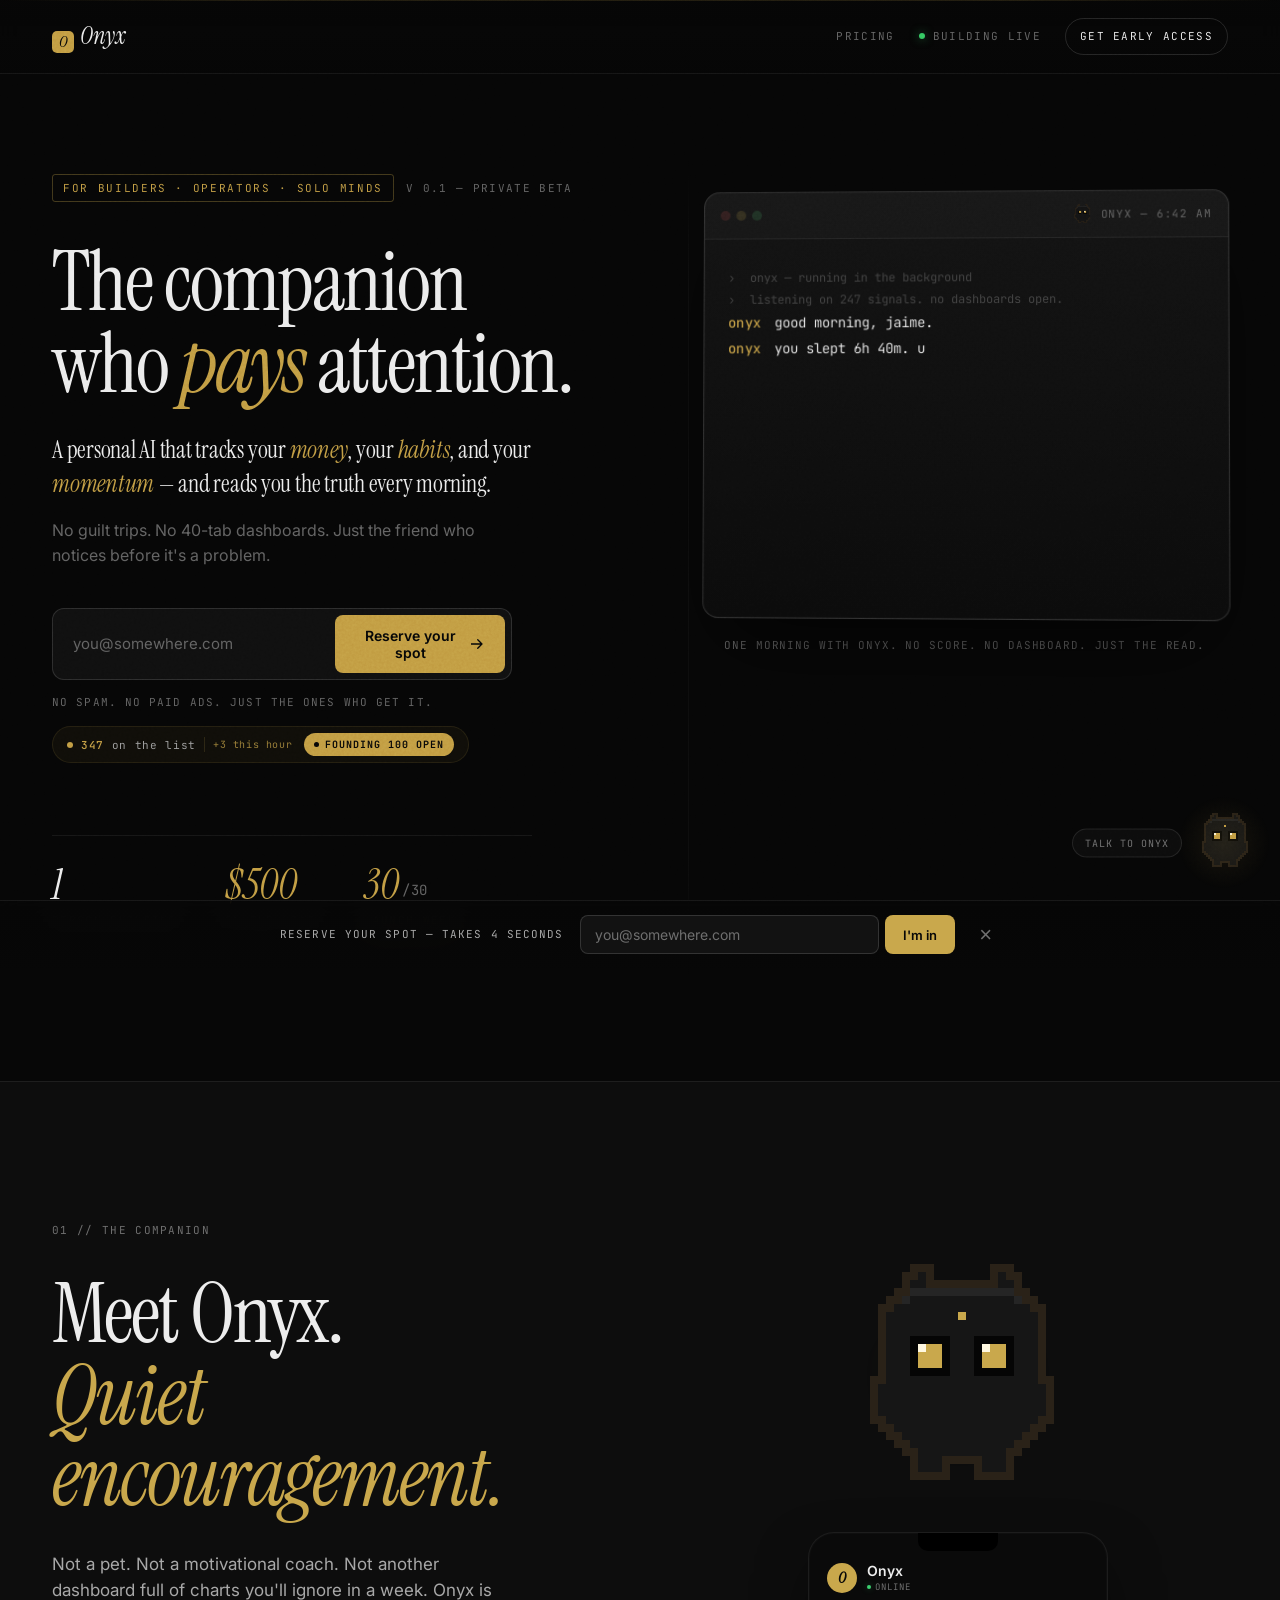
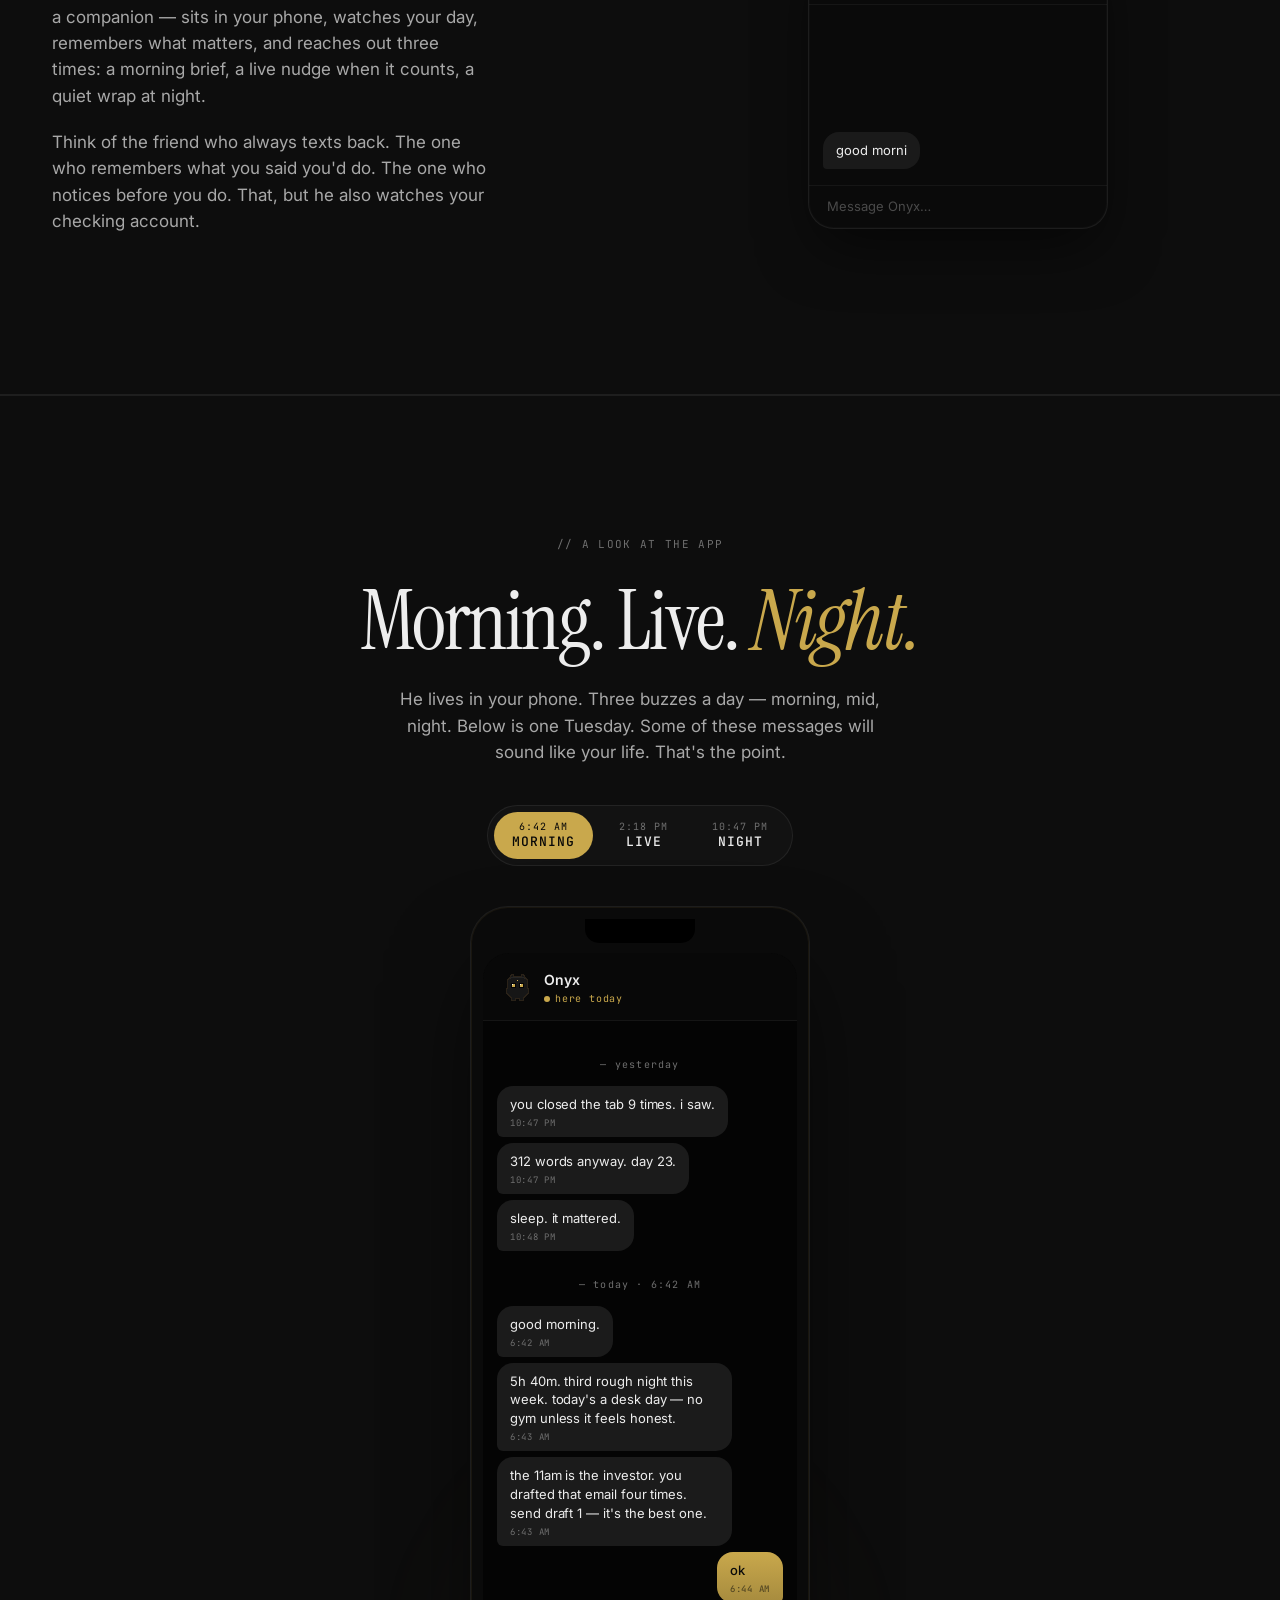
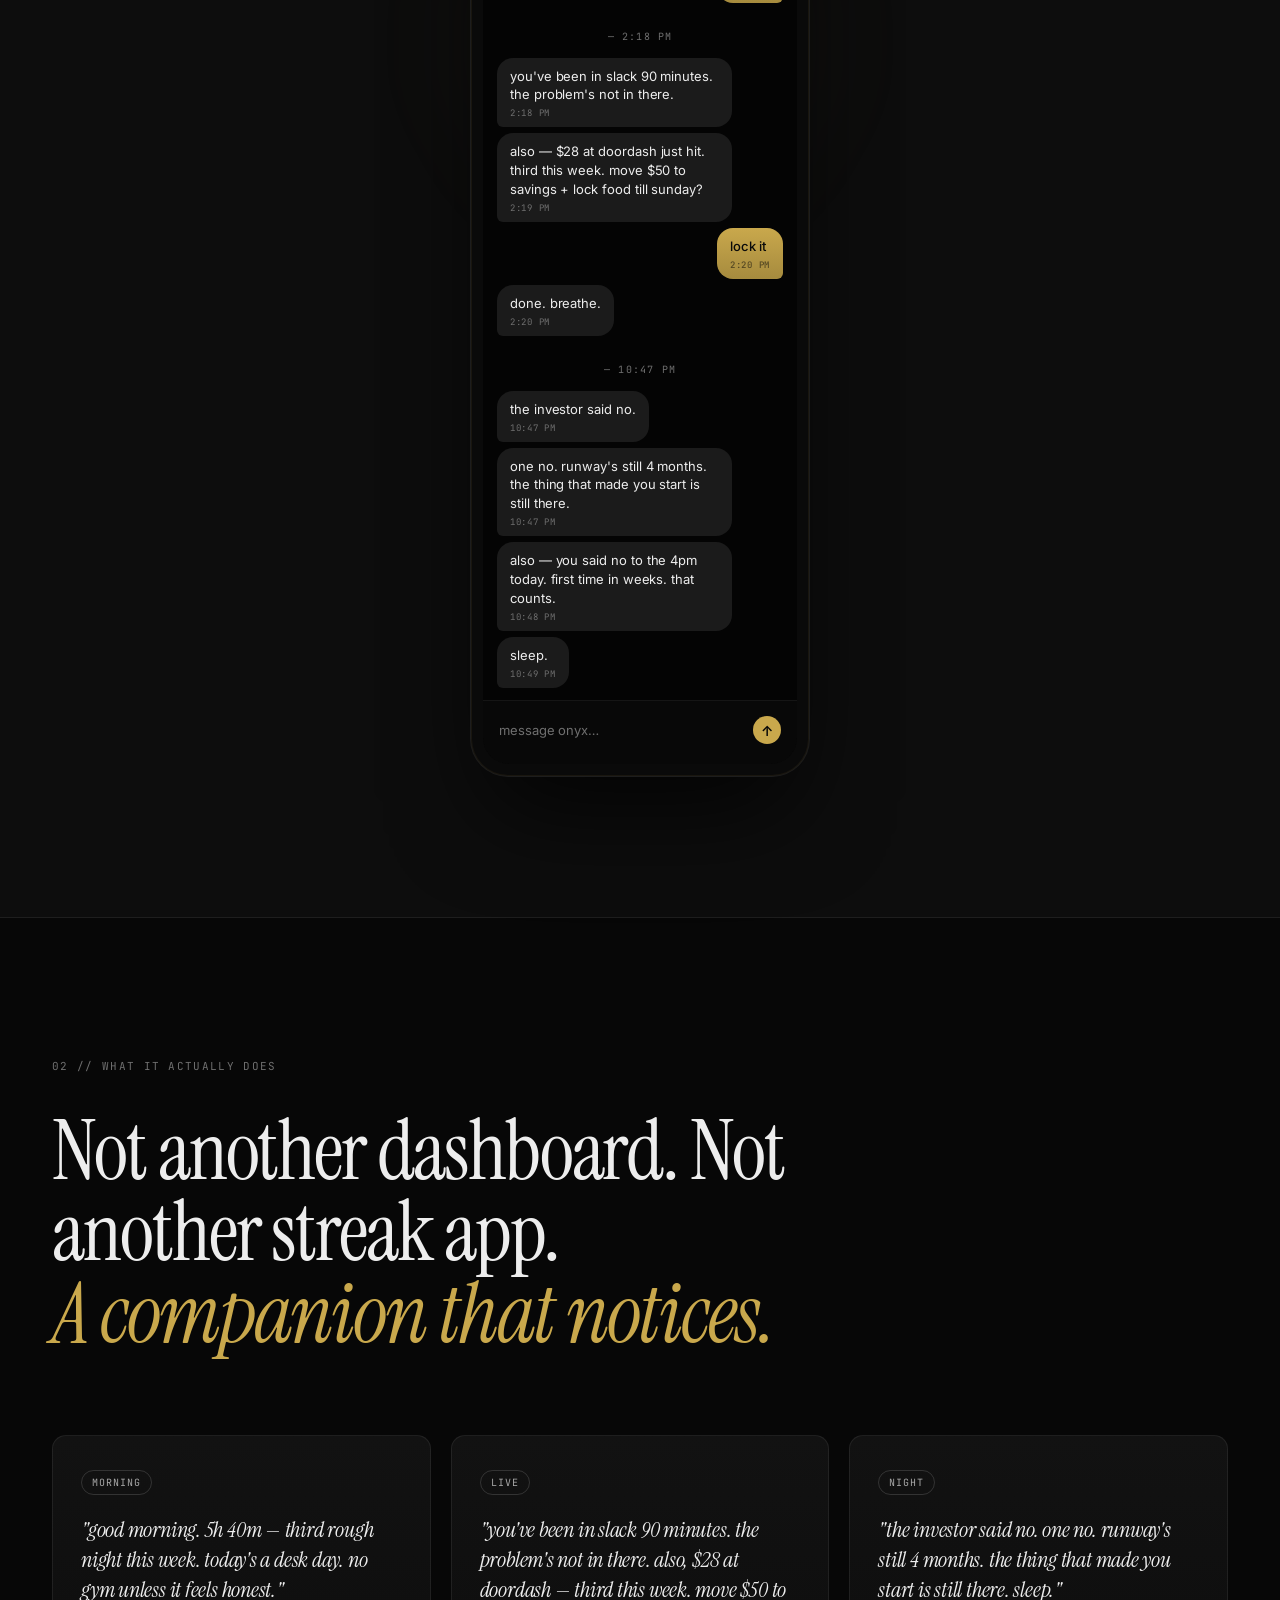
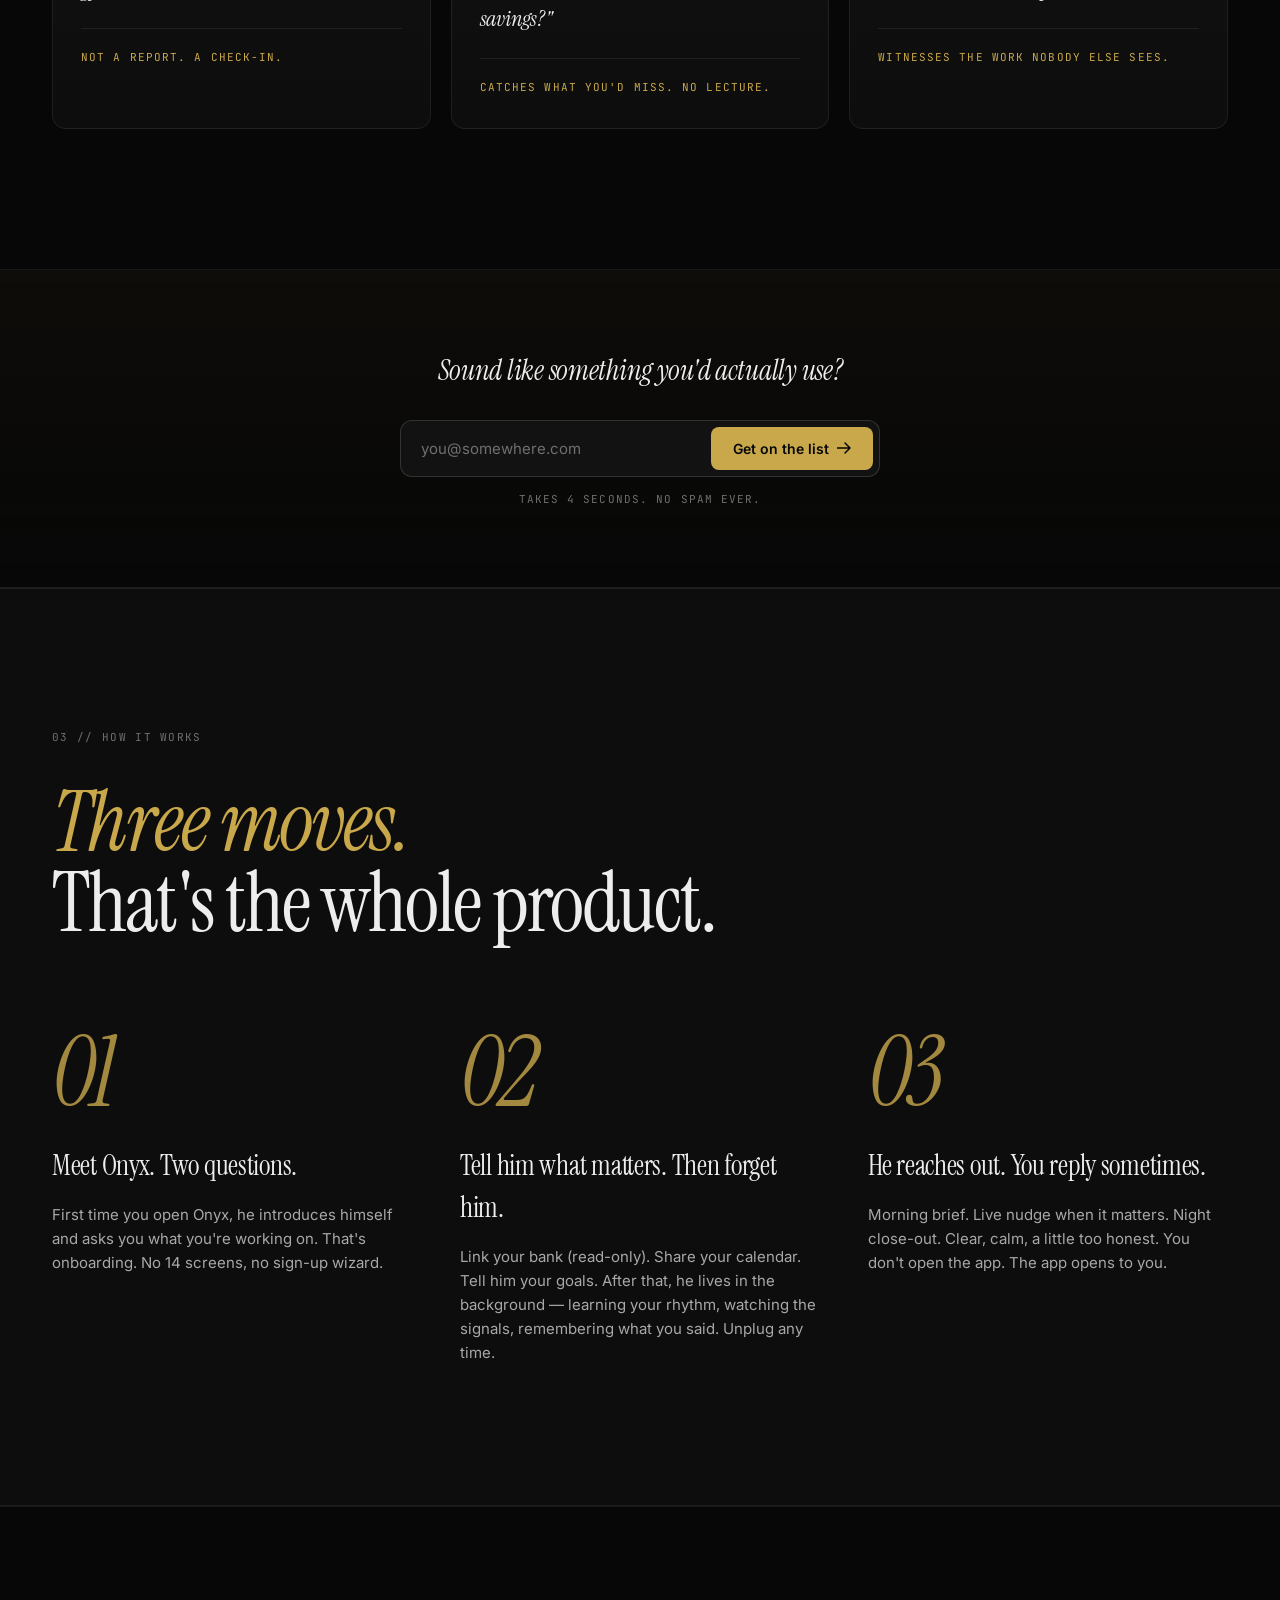
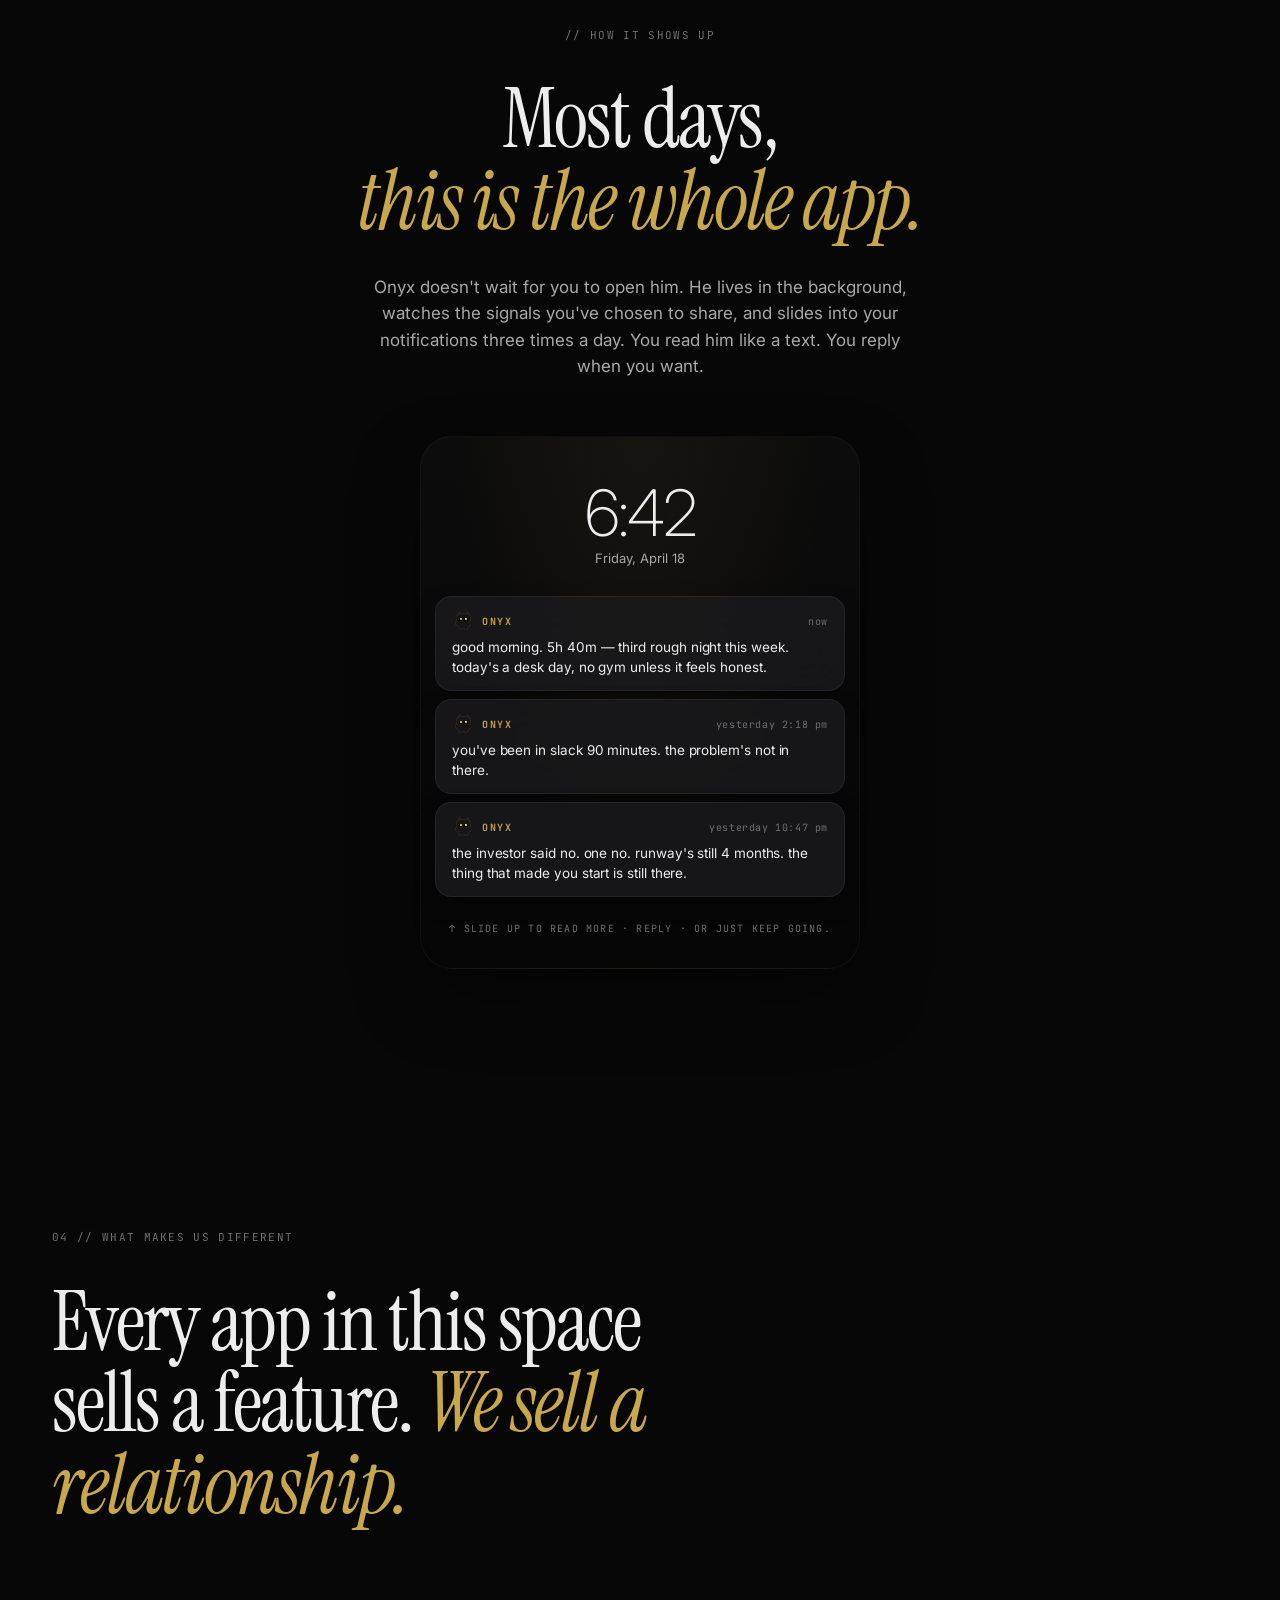
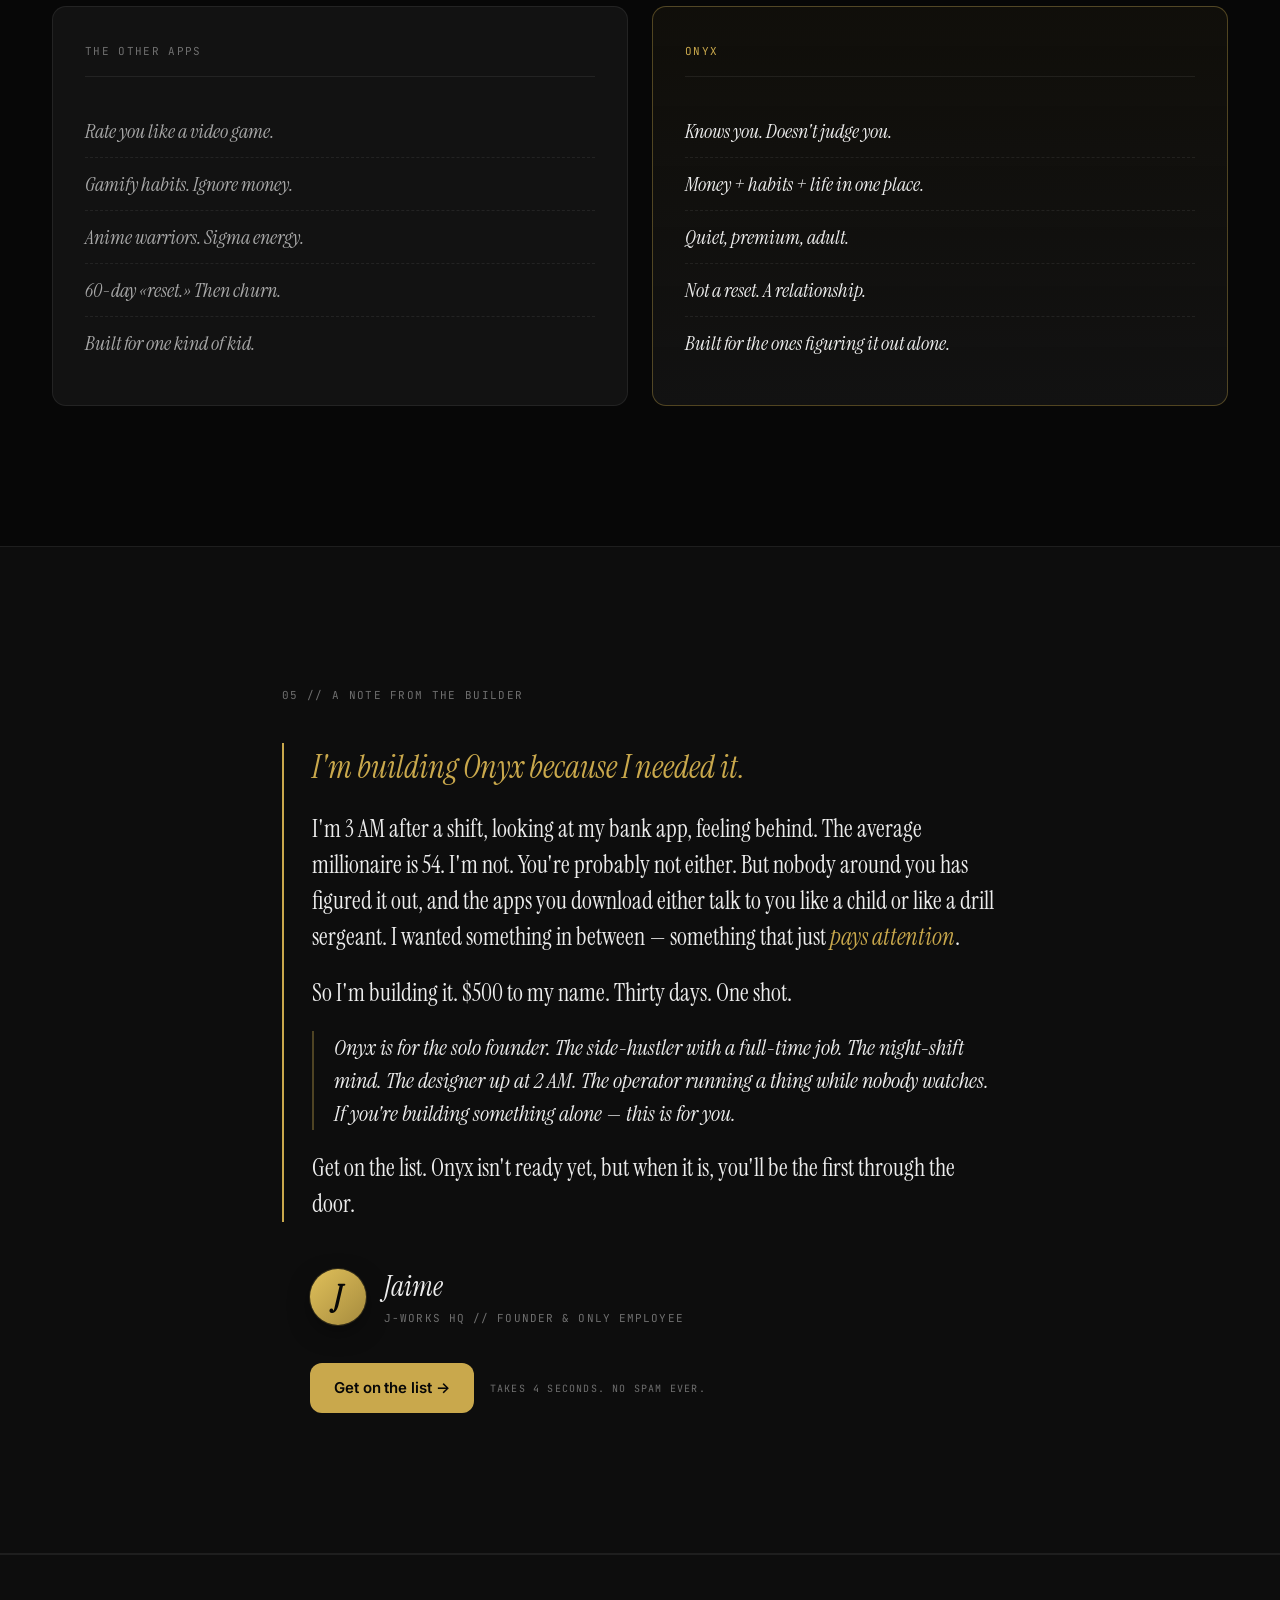
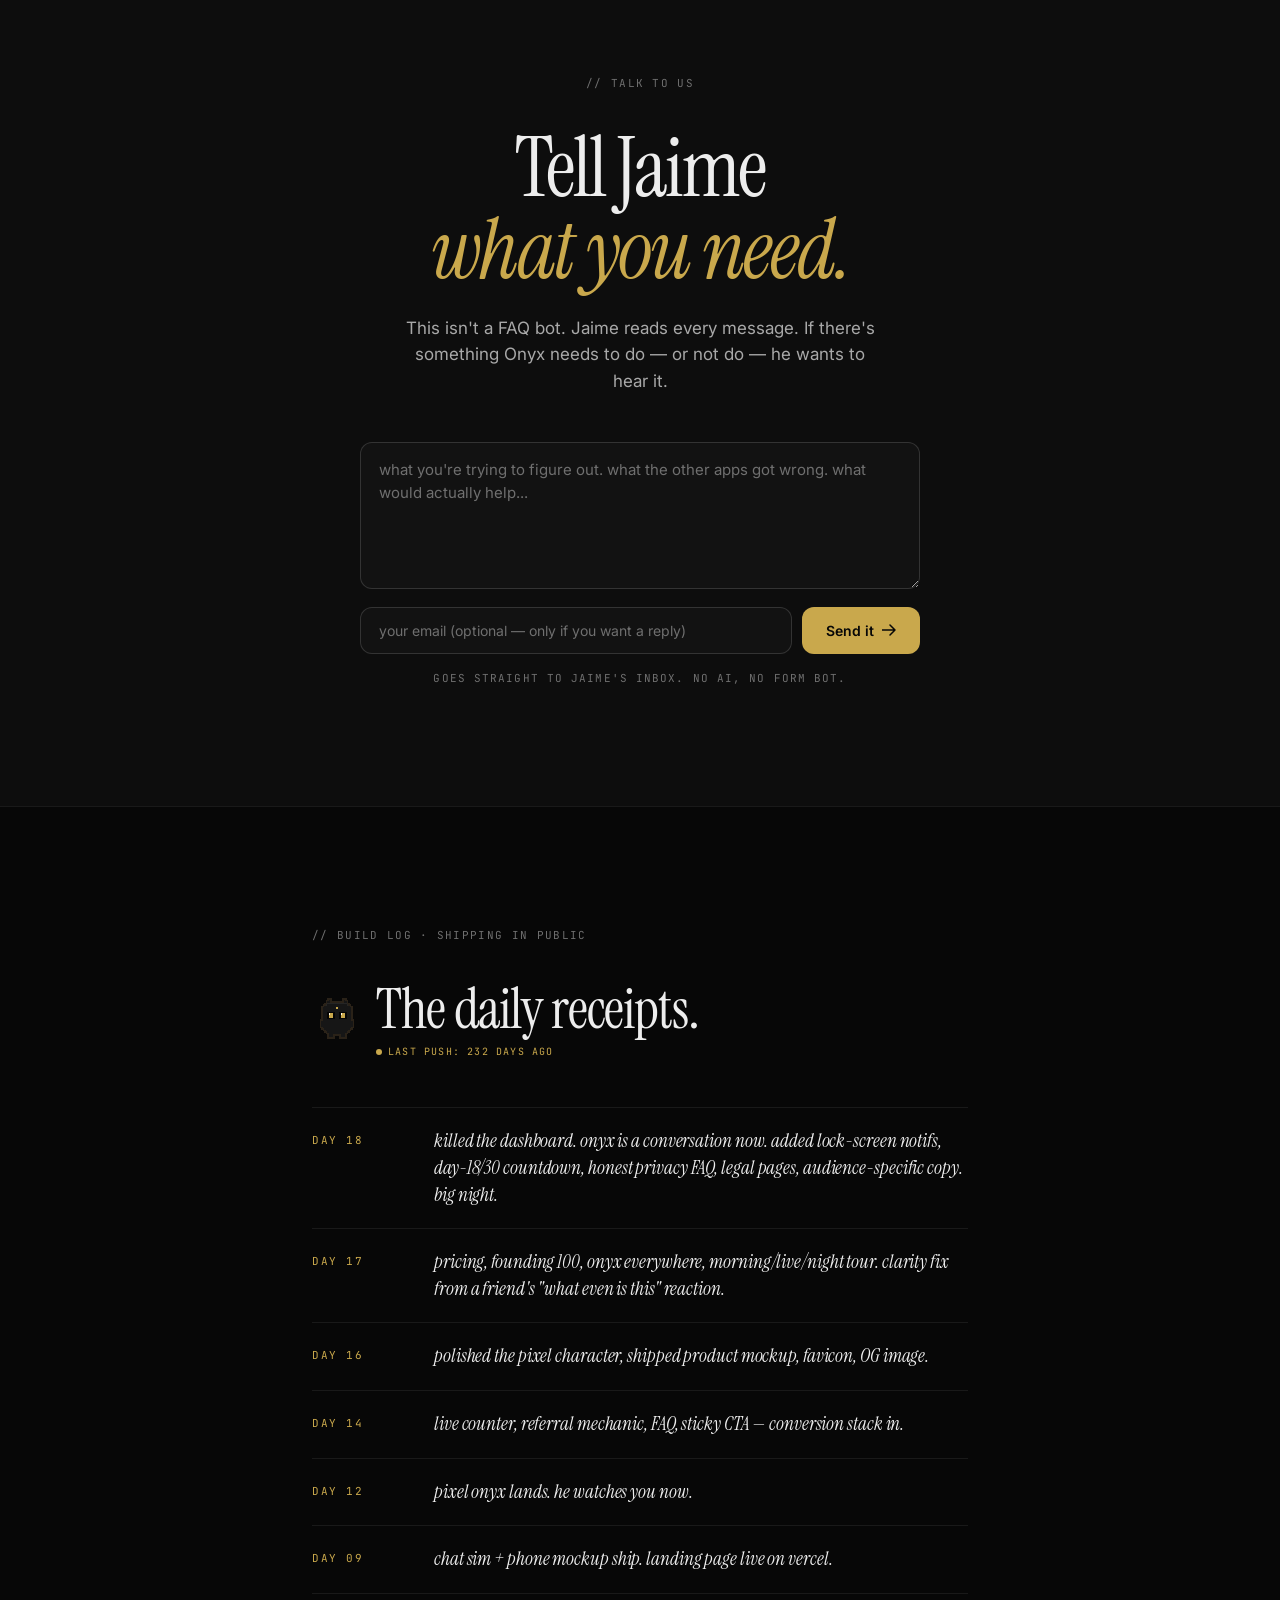
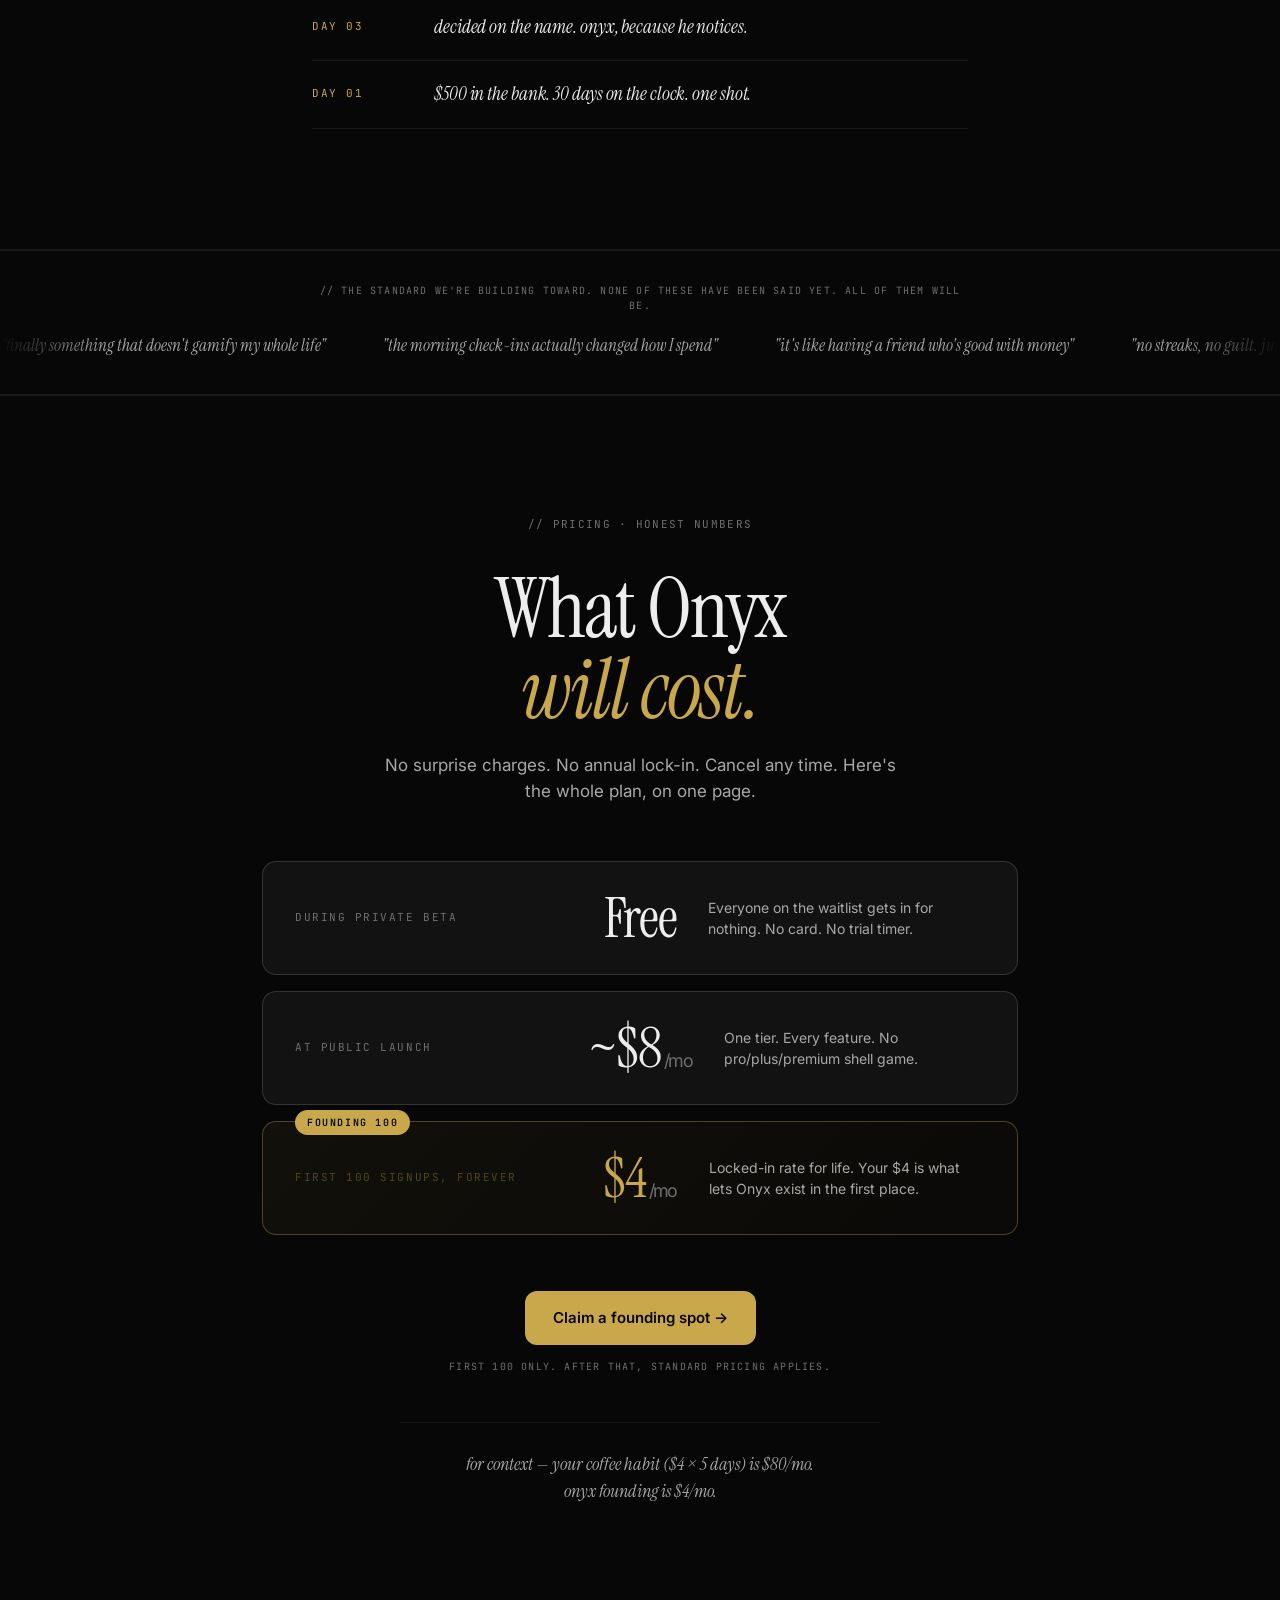
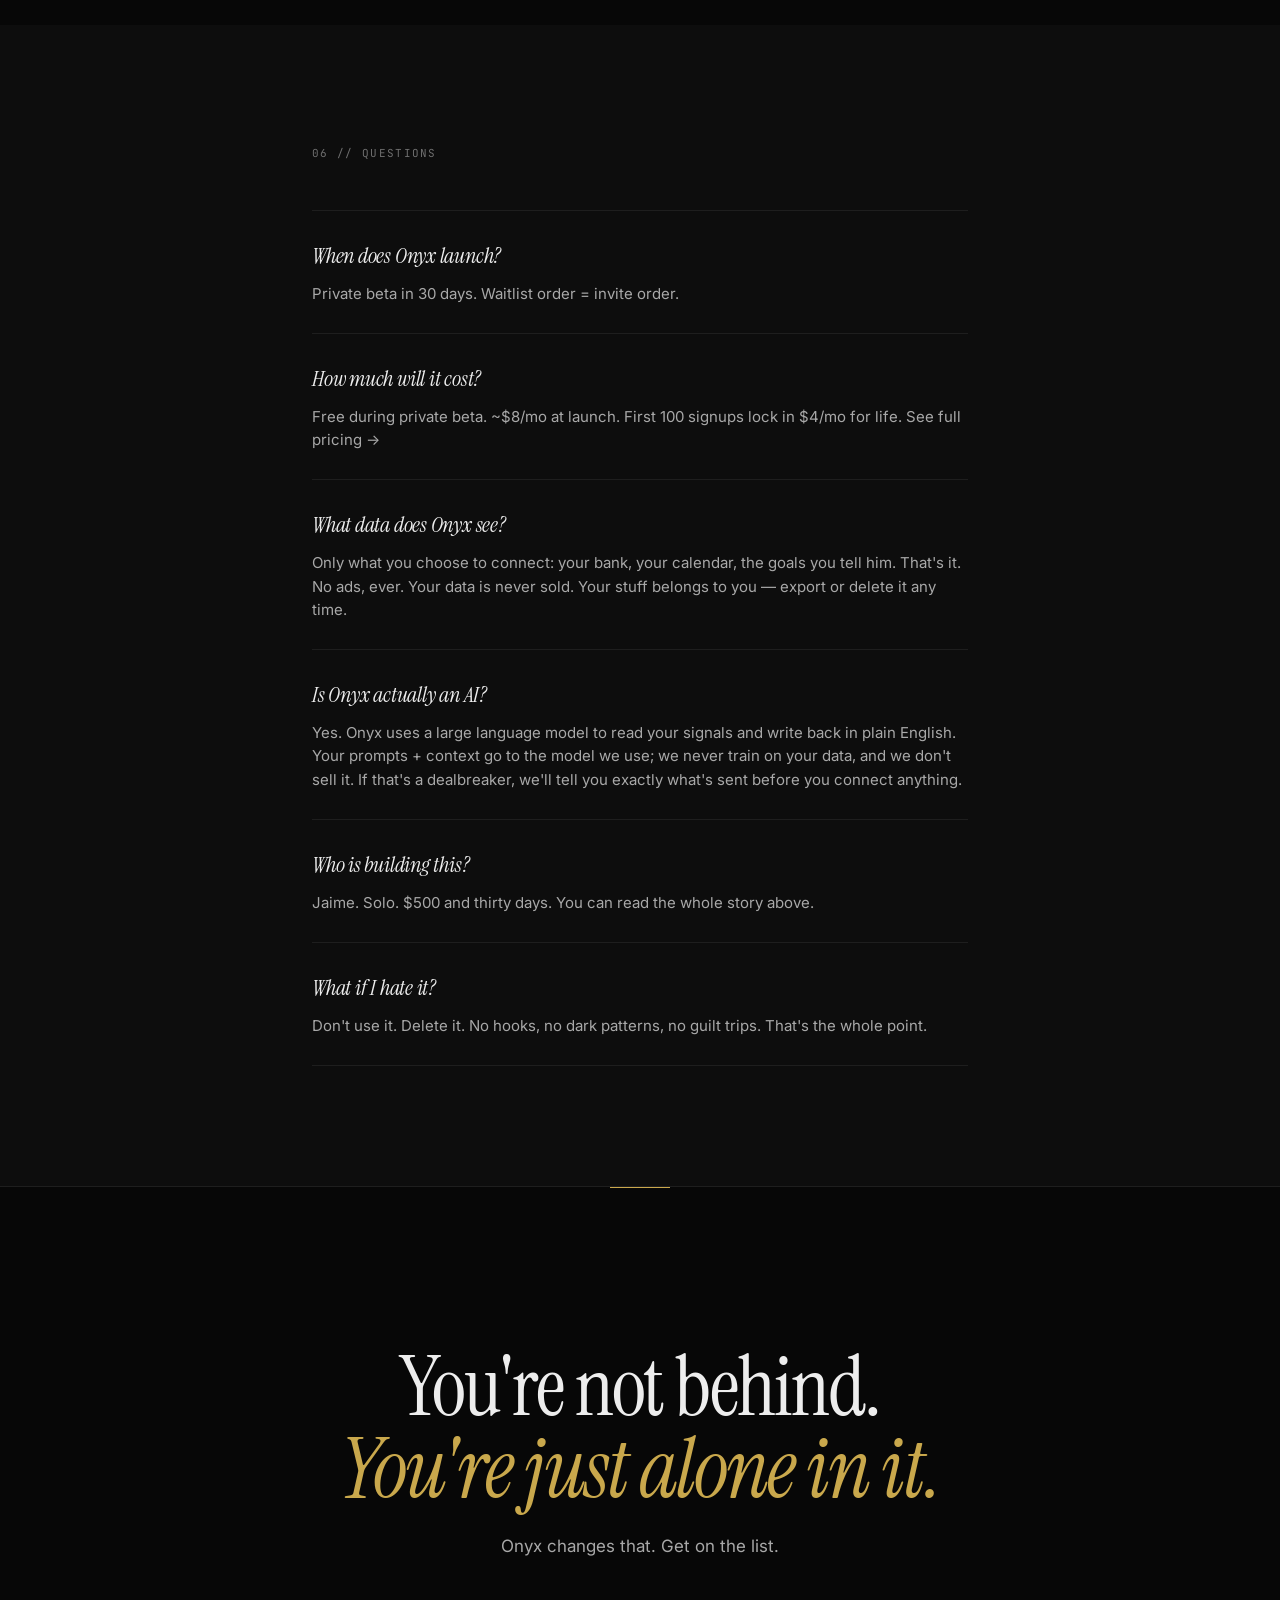
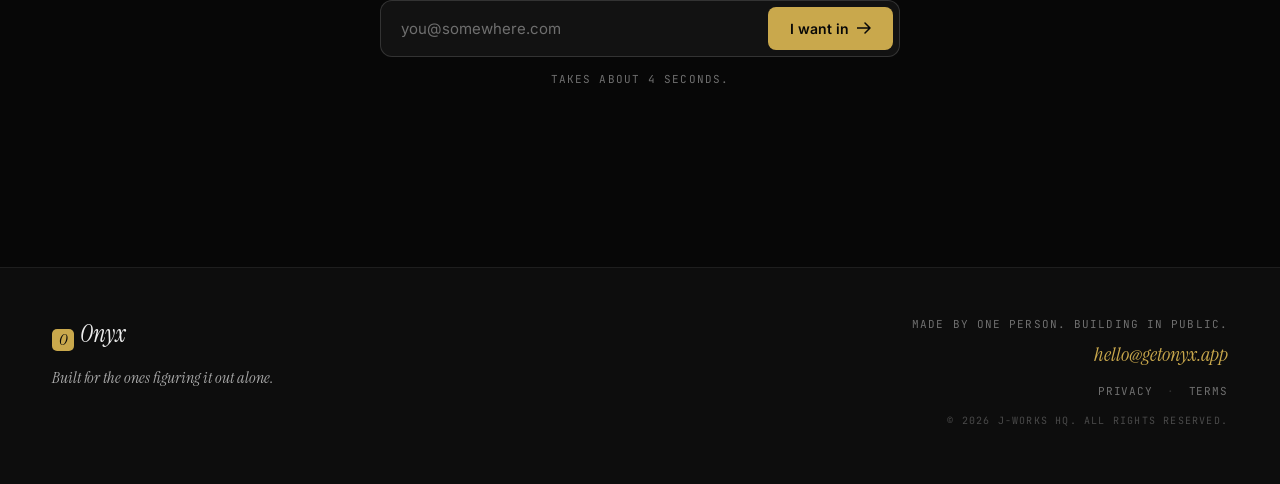
==== commit 566b8022: "rewrite: messages that pierce instead of messages that report The old chat thread + notifications + " ====
--- a/index.html
+++ b/index.html
@@ -230,9 +230,9 @@
       Morning. Live. <em>Night.</em>
     </h2>
     <p class="section-body product__intro">
-      Onyx doesn't live in an app you open. He lives in your phone &mdash; noticing what
-      matters, reaching out when he should, and learning more from every line you send back.
-      Below is one day of messages, not a dashboard.
+      He lives in your phone. Three buzzes a day &mdash; morning, mid, night.
+      Below is one Tuesday. Some of these messages will sound like your life.
+      That's the point.
     </p>
 
     <!-- Time-of-day tabs (scroll to moment in the chat) -->
@@ -271,49 +271,58 @@
             <div class="chat-time">&mdash; yesterday</div>
 
             <div class="day-bubble day-bubble--onyx">
-              <div class="day-bubble__body">two workouts logged. streak day 23. spending $8 under.<span class="day-bubble__time">10:47 PM</span></div>
-            </div>
-            <div class="day-bubble day-bubble--onyx">
-              <div class="day-bubble__body">no one saw it but me. proud of you.<span class="day-bubble__time">10:47 PM</span></div>
+              <div class="day-bubble__body">you closed the tab 9 times. i saw.<span class="day-bubble__time">10:47 PM</span></div>
+            </div>
+            <div class="day-bubble day-bubble--onyx">
+              <div class="day-bubble__body">312 words anyway. day 23.<span class="day-bubble__time">10:47 PM</span></div>
+            </div>
+            <div class="day-bubble day-bubble--onyx">
+              <div class="day-bubble__body">sleep. it mattered.<span class="day-bubble__time">10:48 PM</span></div>
             </div>
 
             <div class="chat-time" id="chat-morning">&mdash; today &middot; 6:42 AM</div>
 
             <div class="day-bubble day-bubble--onyx">
-              <div class="day-bubble__body">good morning, jaime.<span class="day-bubble__time">6:42 AM</span></div>
-            </div>
-            <div class="day-bubble day-bubble--onyx">
-              <div class="day-bubble__body">slept 6h 40m &mdash; under goal, better than last week. score up 12. now 714.<span class="day-bubble__time">6:43 AM</span></div>
-            </div>
-            <div class="day-bubble day-bubble--onyx">
-              <div class="day-bubble__body">card hit 3 times yesterday, all under $15. clean day.<span class="day-bubble__time">6:43 AM</span></div>
+              <div class="day-bubble__body">good morning.<span class="day-bubble__time">6:42 AM</span></div>
+            </div>
+            <div class="day-bubble day-bubble--onyx">
+              <div class="day-bubble__body">5h 40m. third rough night this week. today's a desk day &mdash; no gym unless it feels honest.<span class="day-bubble__time">6:43 AM</span></div>
+            </div>
+            <div class="day-bubble day-bubble--onyx">
+              <div class="day-bubble__body">the 11am is the investor. you drafted that email four times. send draft 1 &mdash; it's the best one.<span class="day-bubble__time">6:43 AM</span></div>
             </div>
             <div class="day-bubble day-bubble--user">
-              <div class="day-bubble__body">thanks<span class="day-bubble__time">6:44 AM</span></div>
+              <div class="day-bubble__body">ok<span class="day-bubble__time">6:44 AM</span></div>
             </div>
 
             <div class="chat-time" id="chat-live">&mdash; 2:18 PM</div>
 
             <div class="day-bubble day-bubble--onyx">
-              <div class="day-bubble__body">heads up &mdash; $28 at doordash just now.<span class="day-bubble__time">2:18 PM</span></div>
-            </div>
-            <div class="day-bubble day-bubble--onyx">
-              <div class="day-bubble__body">third this week. want me to move $50 &rarr; savings and lock food till sunday?<span class="day-bubble__time">2:18 PM</span></div>
+              <div class="day-bubble__body">you've been in slack 90 minutes. the problem's not in there.<span class="day-bubble__time">2:18 PM</span></div>
+            </div>
+            <div class="day-bubble day-bubble--onyx">
+              <div class="day-bubble__body">also &mdash; $28 at doordash just hit. third this week. move $50 to savings + lock food till sunday?<span class="day-bubble__time">2:19 PM</span></div>
             </div>
             <div class="day-bubble day-bubble--user">
-              <div class="day-bubble__body">lock it<span class="day-bubble__time">2:19 PM</span></div>
-            </div>
-            <div class="day-bubble day-bubble--onyx">
-              <div class="day-bubble__body">done. you've got this.<span class="day-bubble__time">2:19 PM</span></div>
+              <div class="day-bubble__body">lock it<span class="day-bubble__time">2:20 PM</span></div>
+            </div>
+            <div class="day-bubble day-bubble--onyx">
+              <div class="day-bubble__body">done. breathe.<span class="day-bubble__time">2:20 PM</span></div>
             </div>
 
             <div class="chat-time" id="chat-night">&mdash; 10:47 PM</div>
 
             <div class="day-bubble day-bubble--onyx">
-              <div class="day-bubble__body">2 workouts. writing day 24. spending $8 under budget.<span class="day-bubble__time">10:47 PM</span></div>
-            </div>
-            <div class="day-bubble day-bubble--onyx">
-              <div class="day-bubble__body">proud of you.<span class="day-bubble__time">10:47 PM</span></div>
+              <div class="day-bubble__body">the investor said no.<span class="day-bubble__time">10:47 PM</span></div>
+            </div>
+            <div class="day-bubble day-bubble--onyx">
+              <div class="day-bubble__body">one no. runway's still 4 months. the thing that made you start is still there.<span class="day-bubble__time">10:47 PM</span></div>
+            </div>
+            <div class="day-bubble day-bubble--onyx">
+              <div class="day-bubble__body">also &mdash; you said no to the 4pm today. first time in weeks. that counts.<span class="day-bubble__time">10:48 PM</span></div>
+            </div>
+            <div class="day-bubble day-bubble--onyx">
+              <div class="day-bubble__body">sleep.<span class="day-bubble__time">10:49 PM</span></div>
             </div>
 
           </div>
@@ -342,8 +351,8 @@
       <article class="card">
         <div class="card__tag">morning</div>
         <p class="card__quote">
-          "good morning. you slept 6h 40m. that's under your goal but better than
-          last week. your card hit 3 times yesterday — all under $15. clean day."
+          "good morning. 5h 40m — third rough night this week. today's a
+          desk day. no gym unless it feels honest."
         </p>
         <div class="card__sub">Not a report. A check-in.</div>
       </article>
@@ -351,17 +360,17 @@
       <article class="card">
         <div class="card__tag">live</div>
         <p class="card__quote">
-          "heads up: you just spent $28 on doordash. that's the third time this
-          week. i can move $50 to savings and lock the food budget, or we ride."
+          "you've been in slack 90 minutes. the problem's not in there. also,
+          $28 at doordash — third this week. move $50 to savings?"
         </p>
-        <div class="card__sub">Knows your money. Doesn't lecture.</div>
+        <div class="card__sub">Catches what you'd miss. No lecture.</div>
       </article>
 
       <article class="card">
         <div class="card__tag">night</div>
         <p class="card__quote">
-          "2 workouts. writing day 24. spending $8 under. no one saw it but
-          me. proud of you."
+          "the investor said no. one no. runway's still 4 months. the thing
+          that made you start is still there. sleep."
         </p>
         <div class="card__sub">Witnesses the work nobody else sees.</div>
       </article>
@@ -451,7 +460,7 @@
             <span class="notif__name">ONYX</span>
             <span class="notif__when">now</span>
           </div>
-          <div class="notif__body">good morning, jaime. slept 6h 40m &mdash; under goal, better than last week. score up 12.</div>
+          <div class="notif__body">good morning. 5h 40m &mdash; third rough night this week. today's a desk day, no gym unless it feels honest.</div>
         </div>
         <div class="notif">
           <div class="notif__head">
@@ -459,7 +468,7 @@
             <span class="notif__name">ONYX</span>
             <span class="notif__when">yesterday 2:18 PM</span>
           </div>
-          <div class="notif__body">heads up &mdash; $28 at doordash. third this week. want me to move $50 &rarr; savings?</div>
+          <div class="notif__body">you've been in slack 90 minutes. the problem's not in there.</div>
         </div>
         <div class="notif">
           <div class="notif__head">
@@ -467,7 +476,7 @@
             <span class="notif__name">ONYX</span>
             <span class="notif__when">yesterday 10:47 PM</span>
           </div>
-          <div class="notif__body">2 workouts. writing day 24. spending $8 under. proud of you.</div>
+          <div class="notif__body">the investor said no. one no. runway's still 4 months. the thing that made you start is still there.</div>
         </div>
       </div>
 
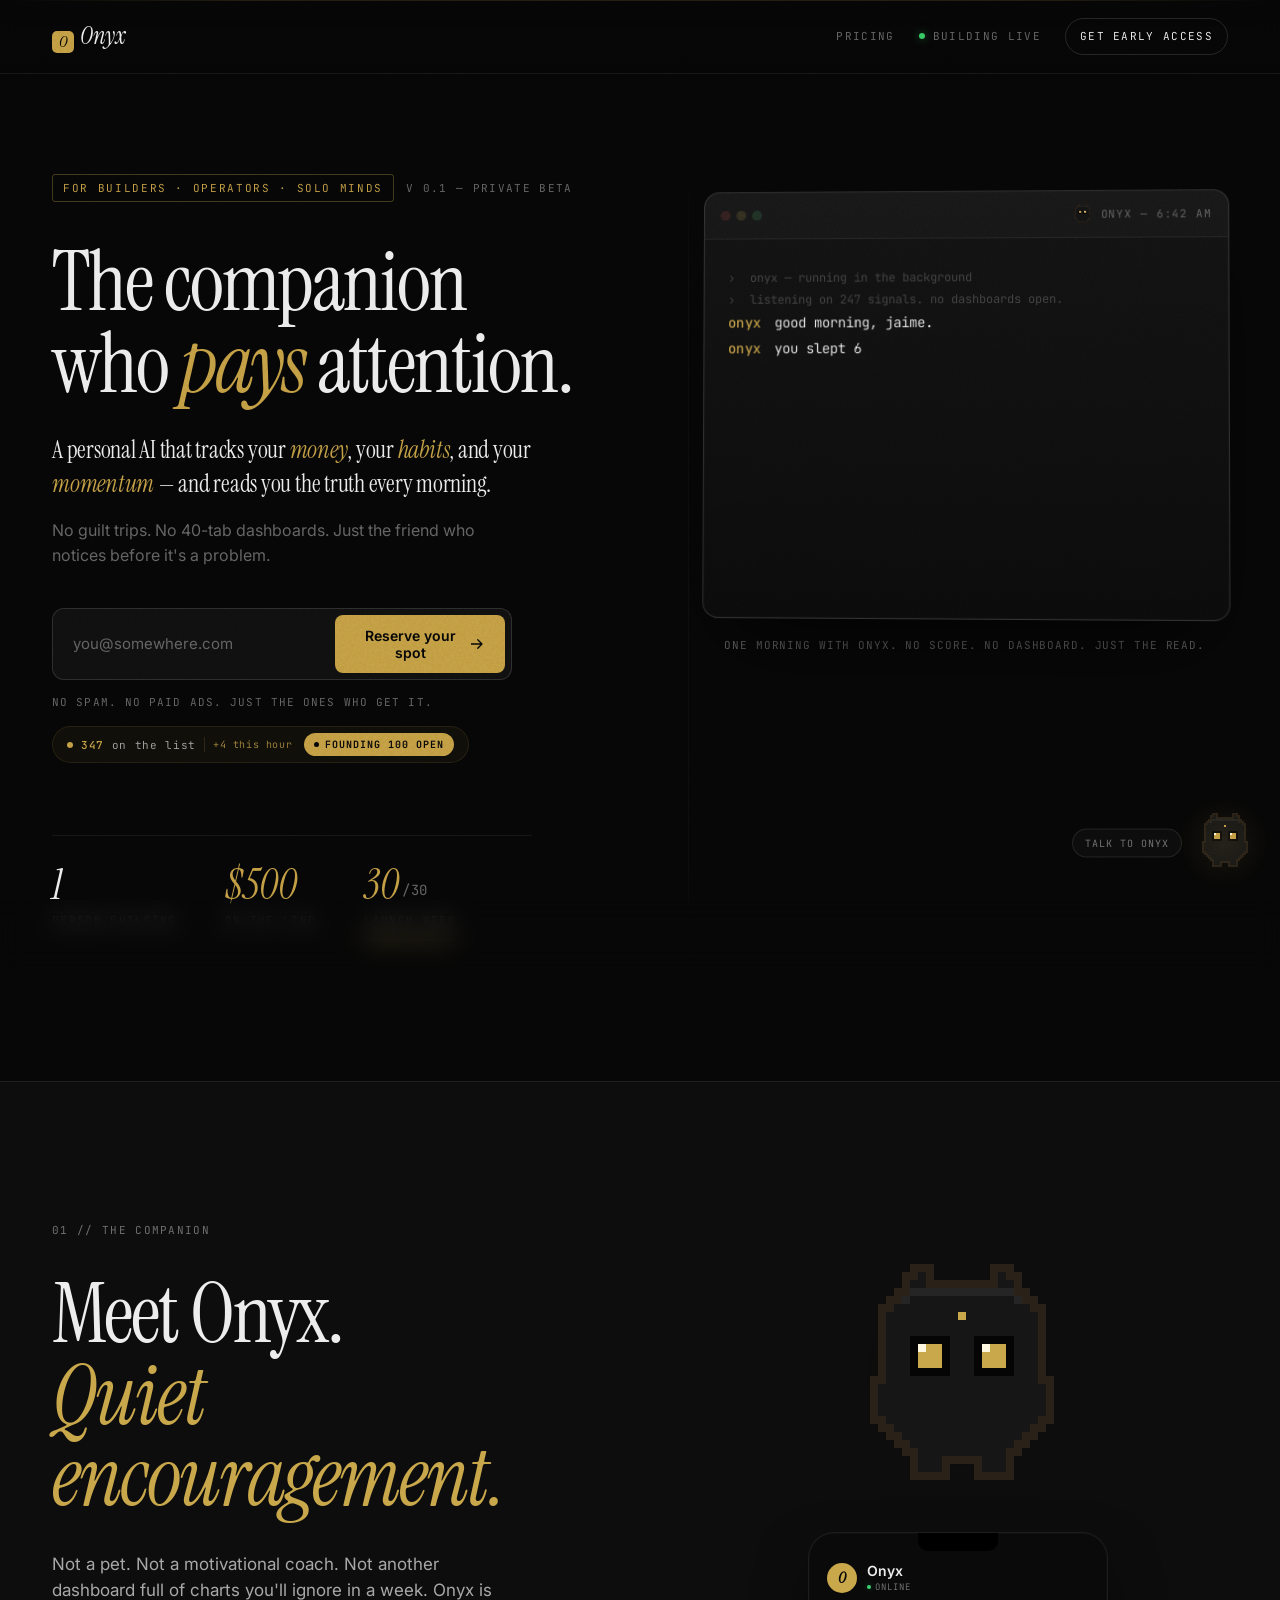
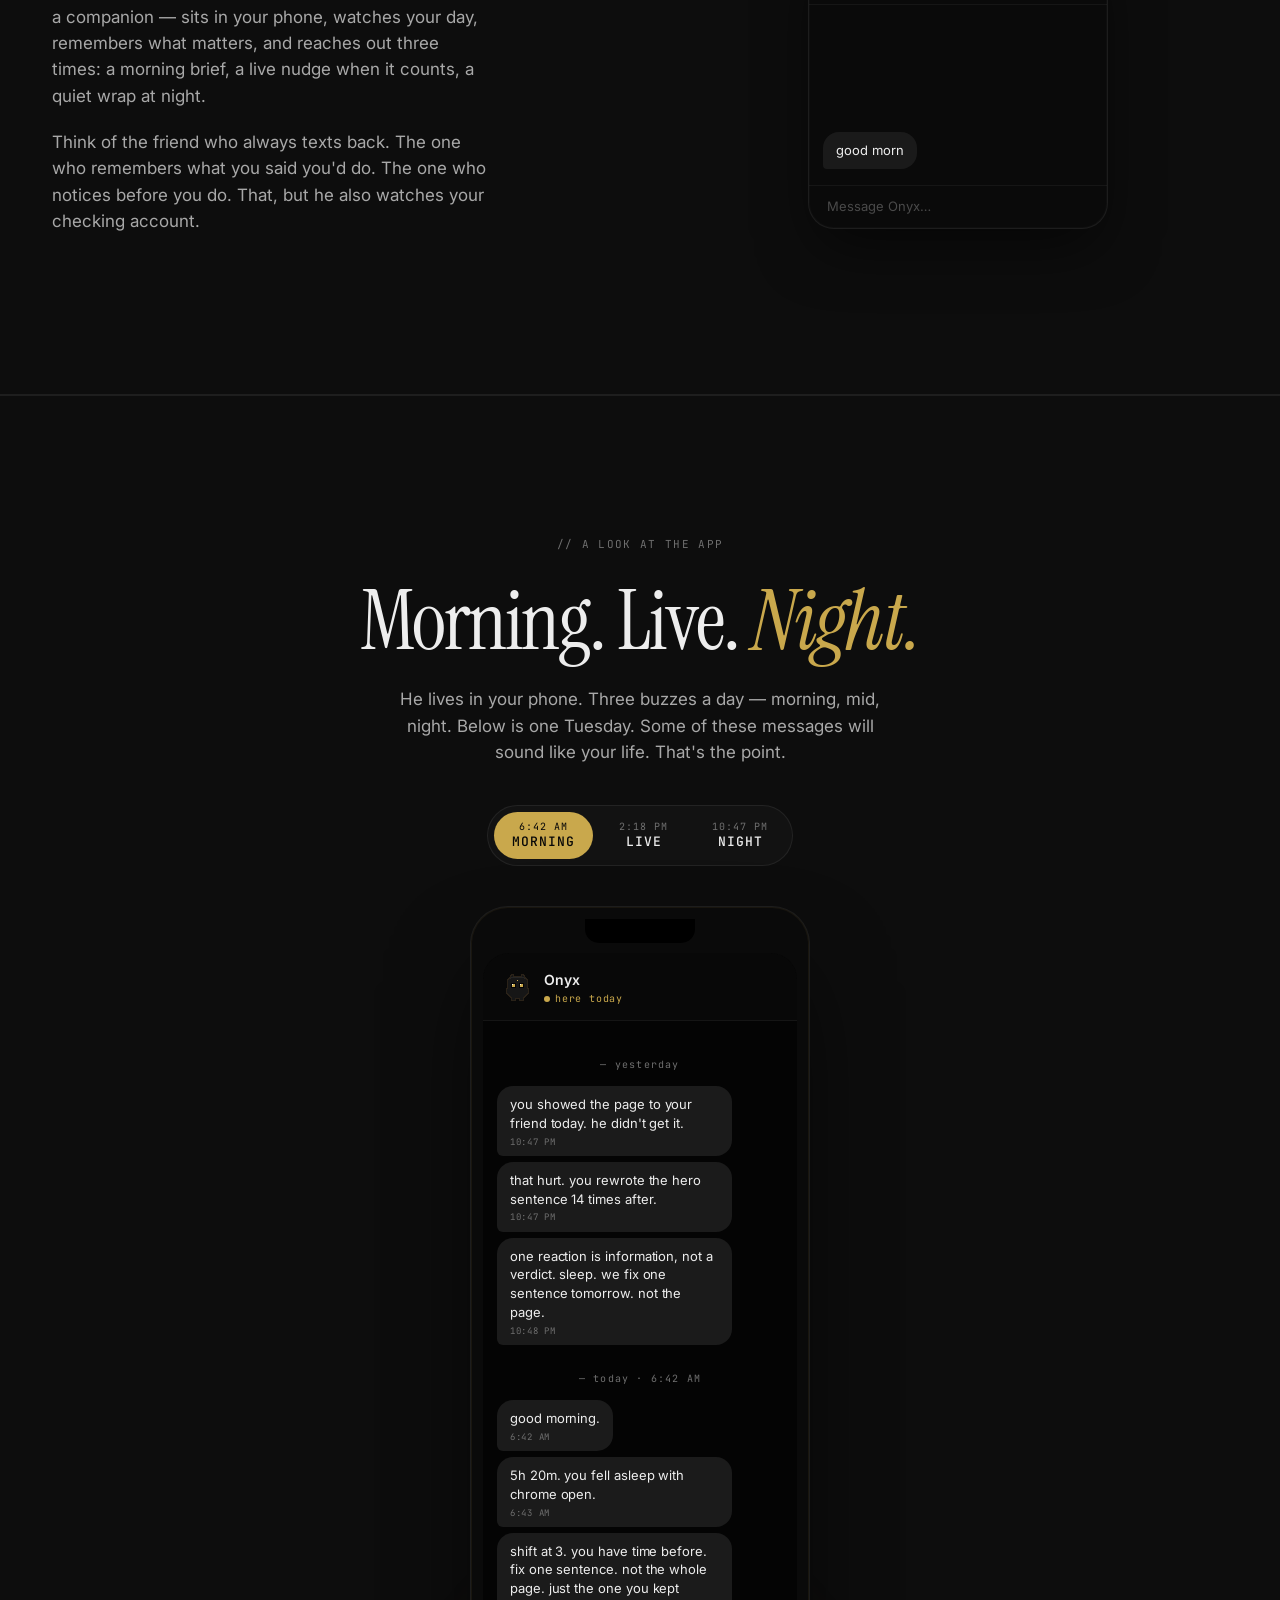
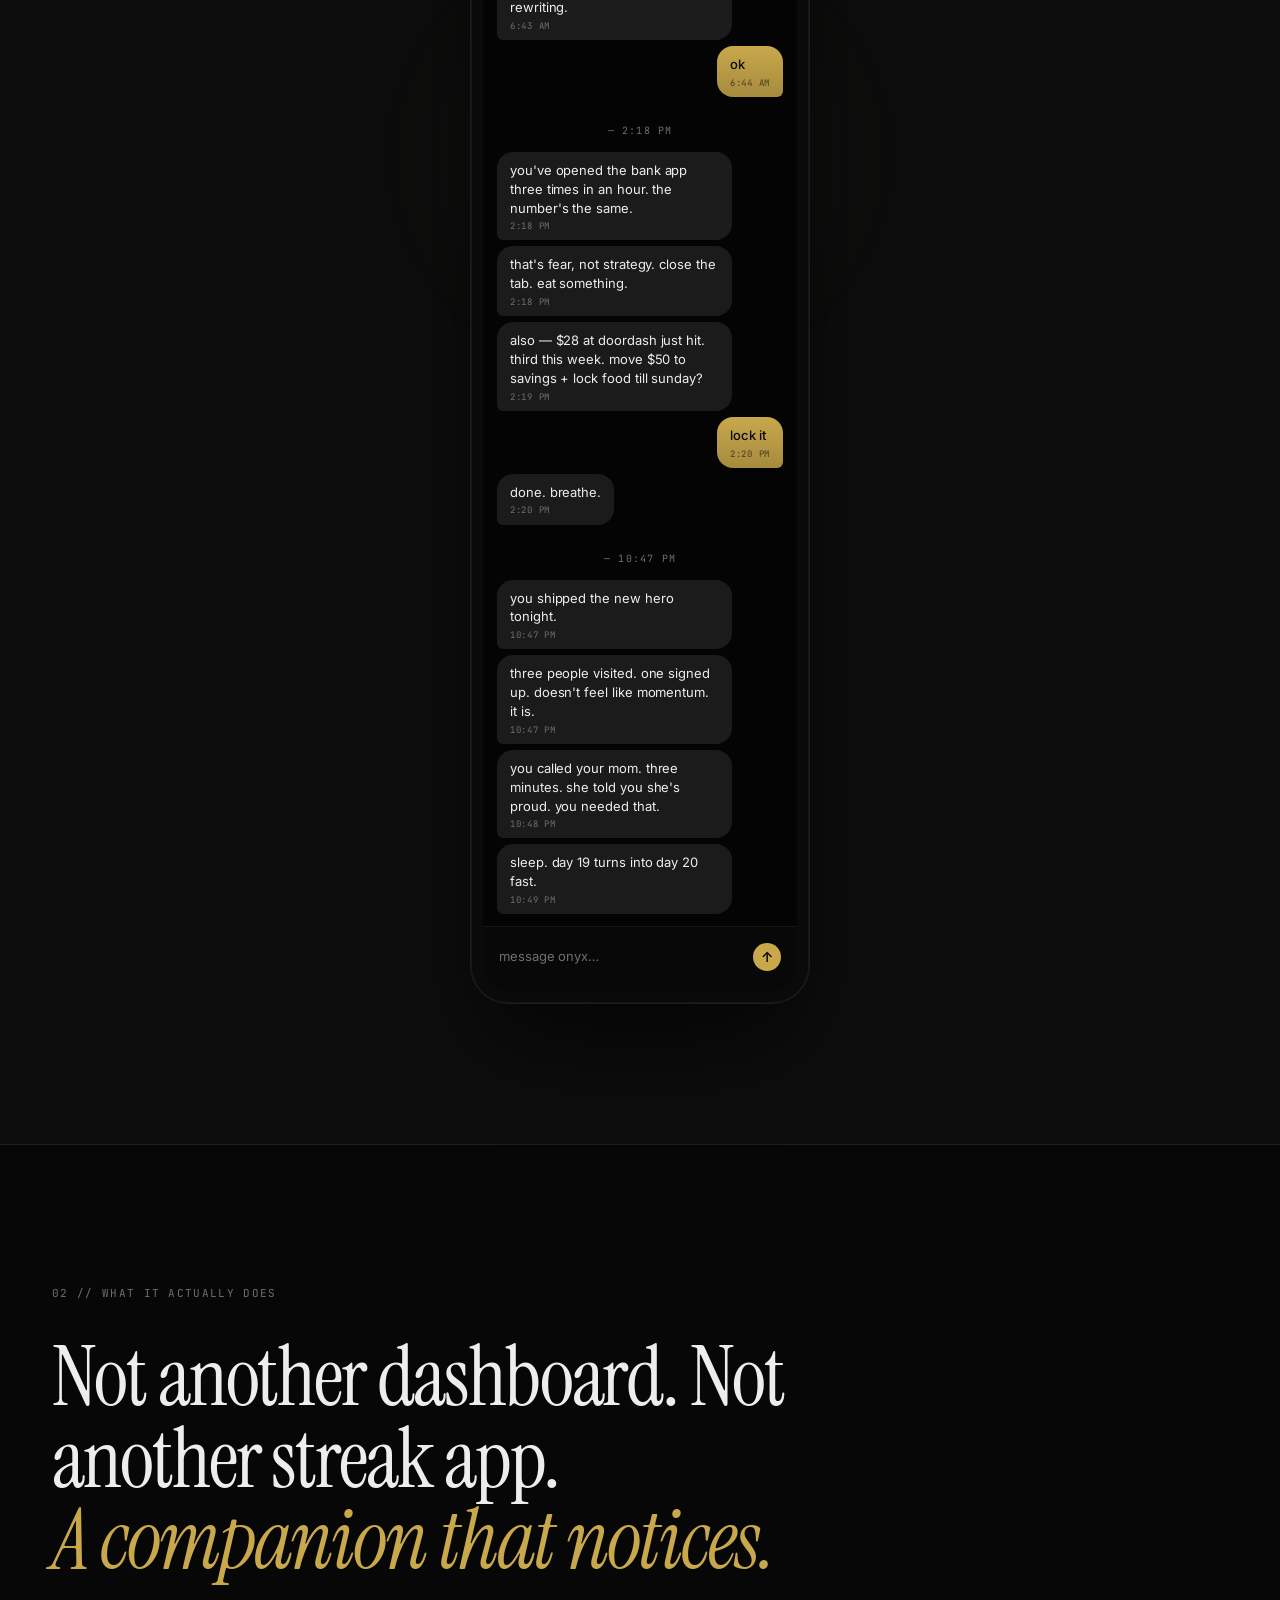
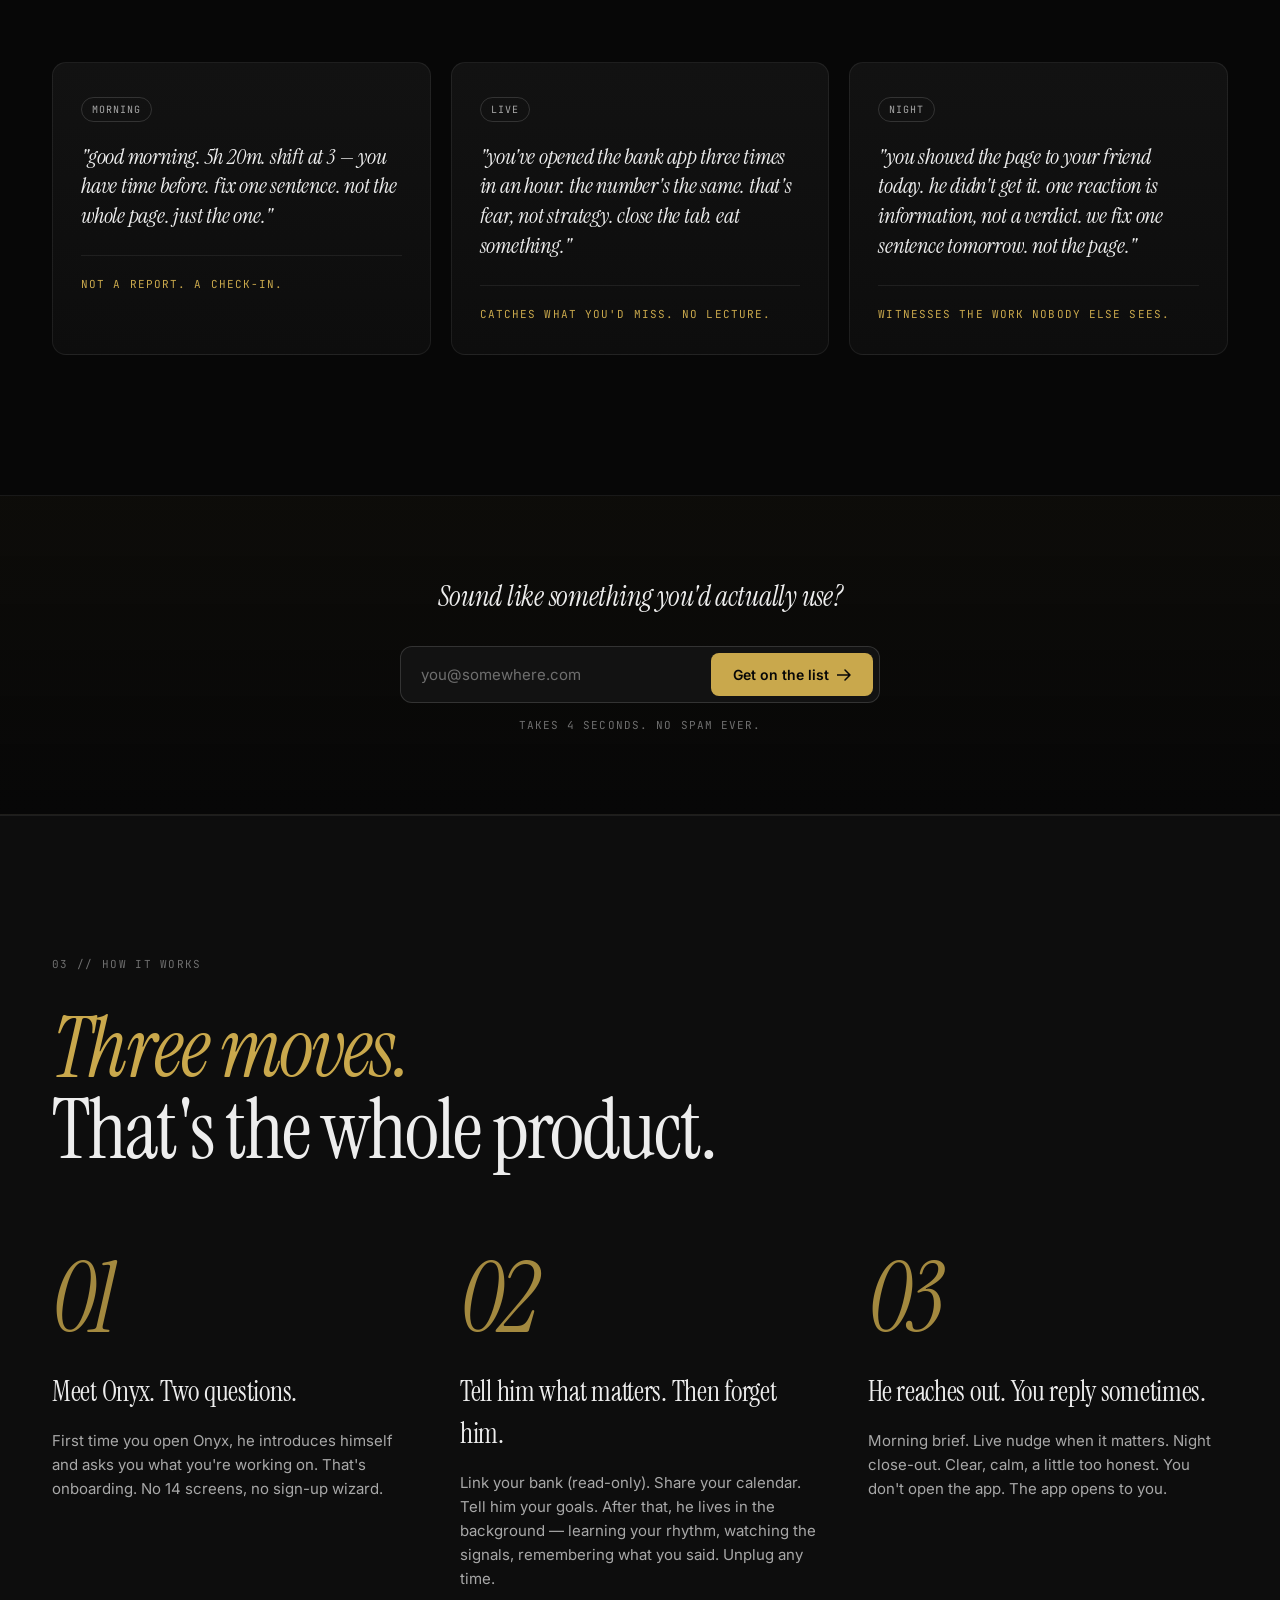
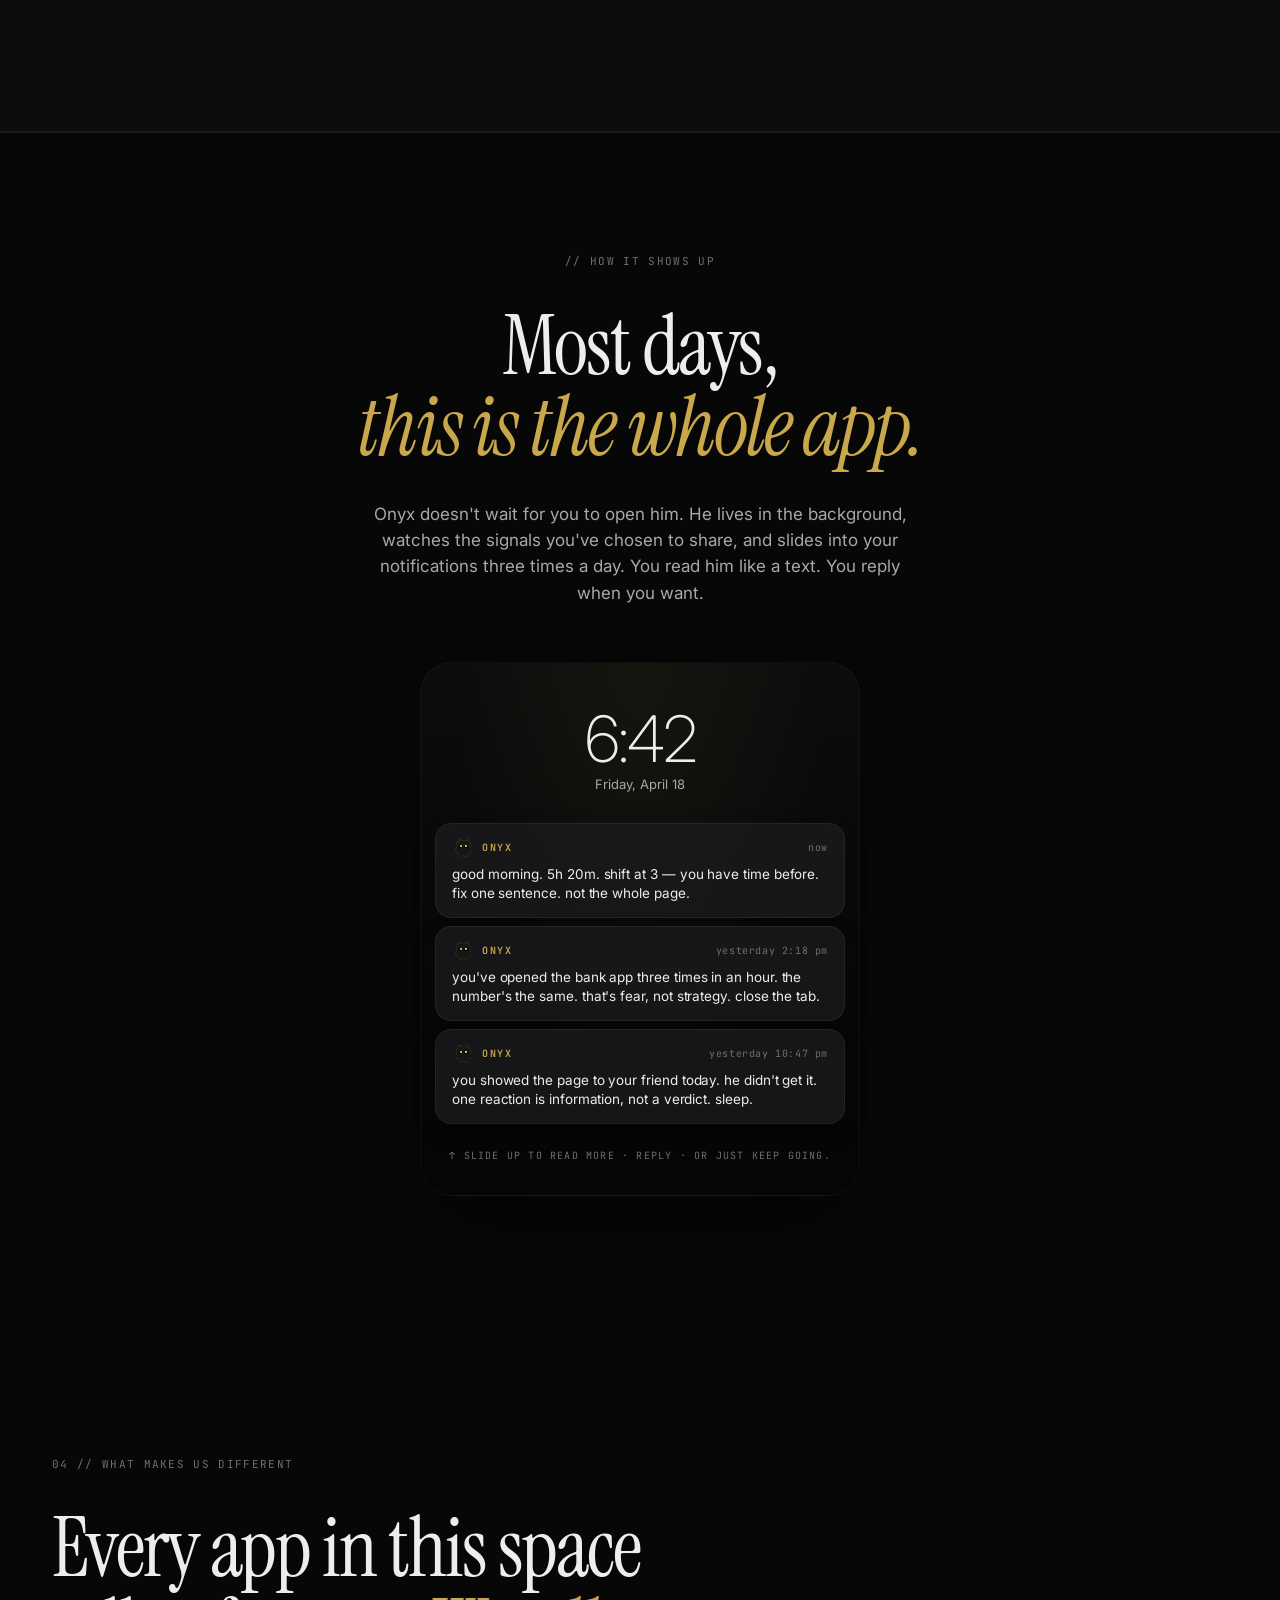
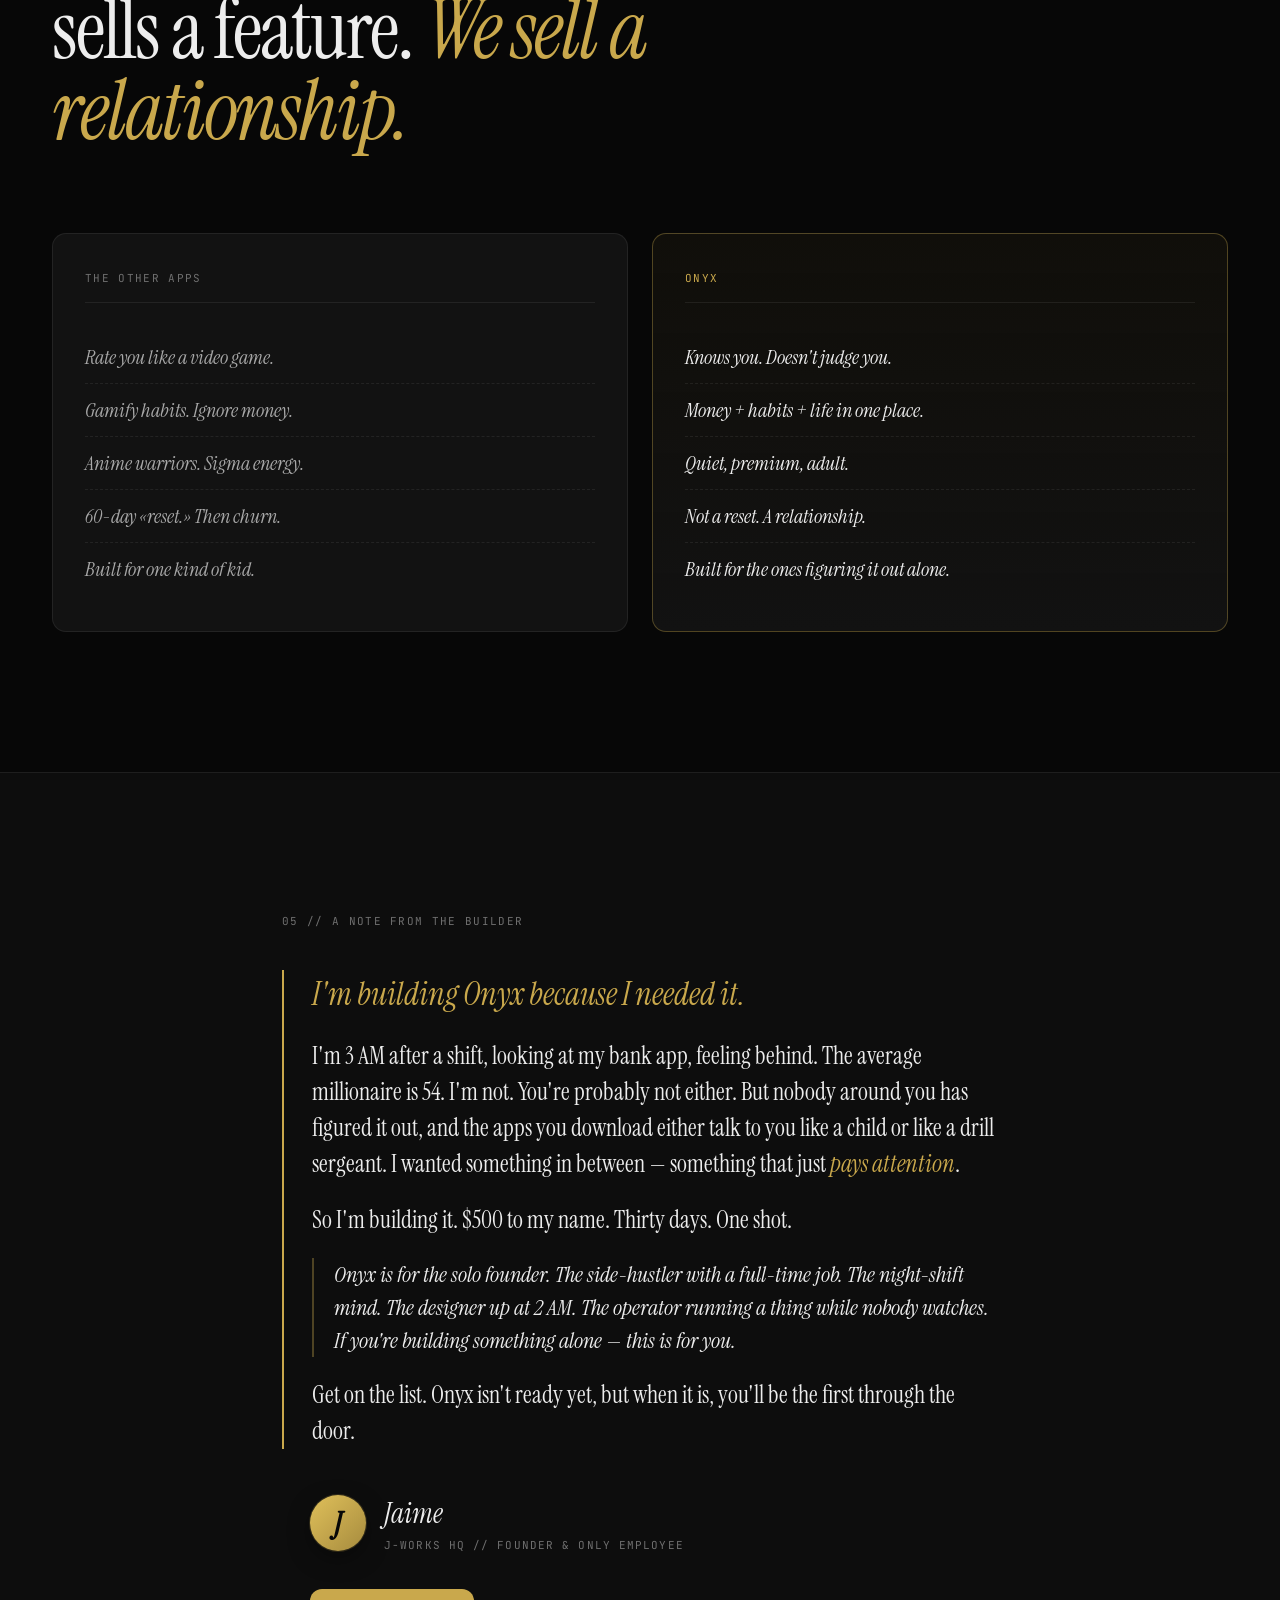
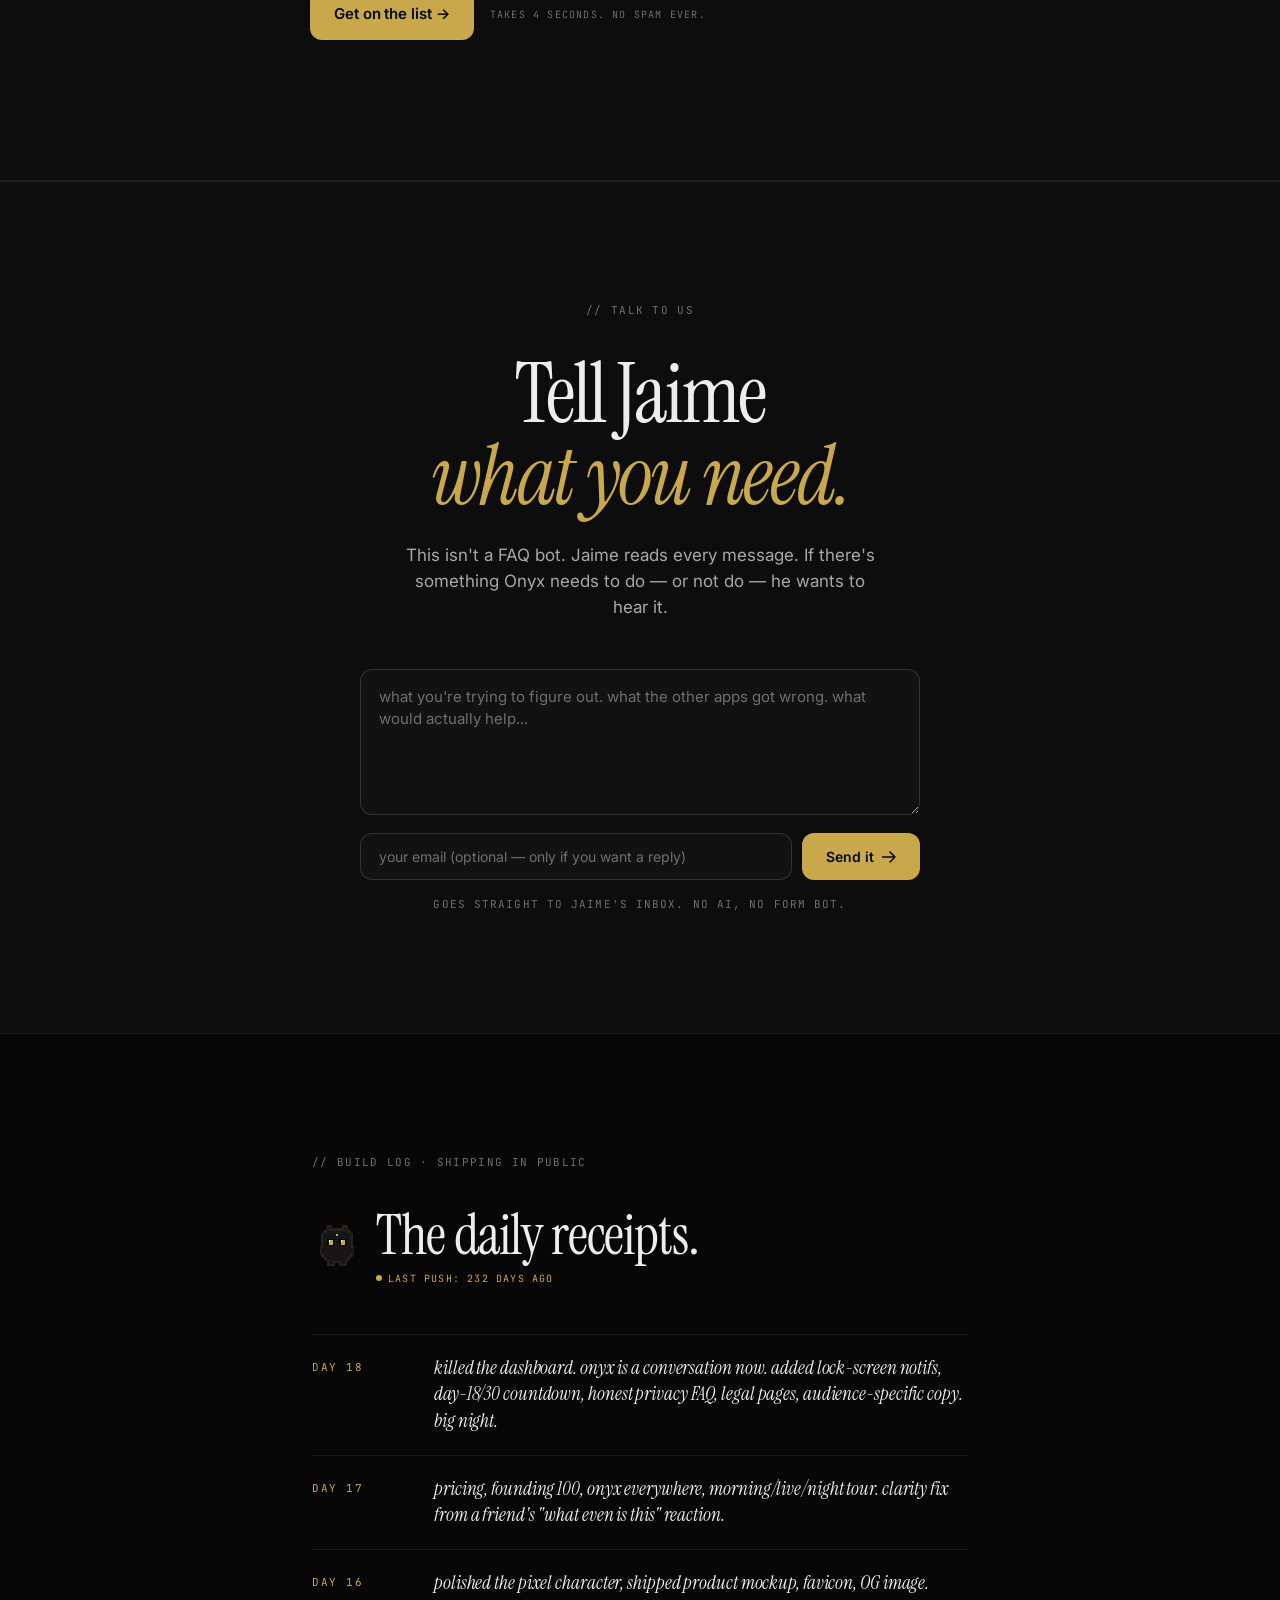
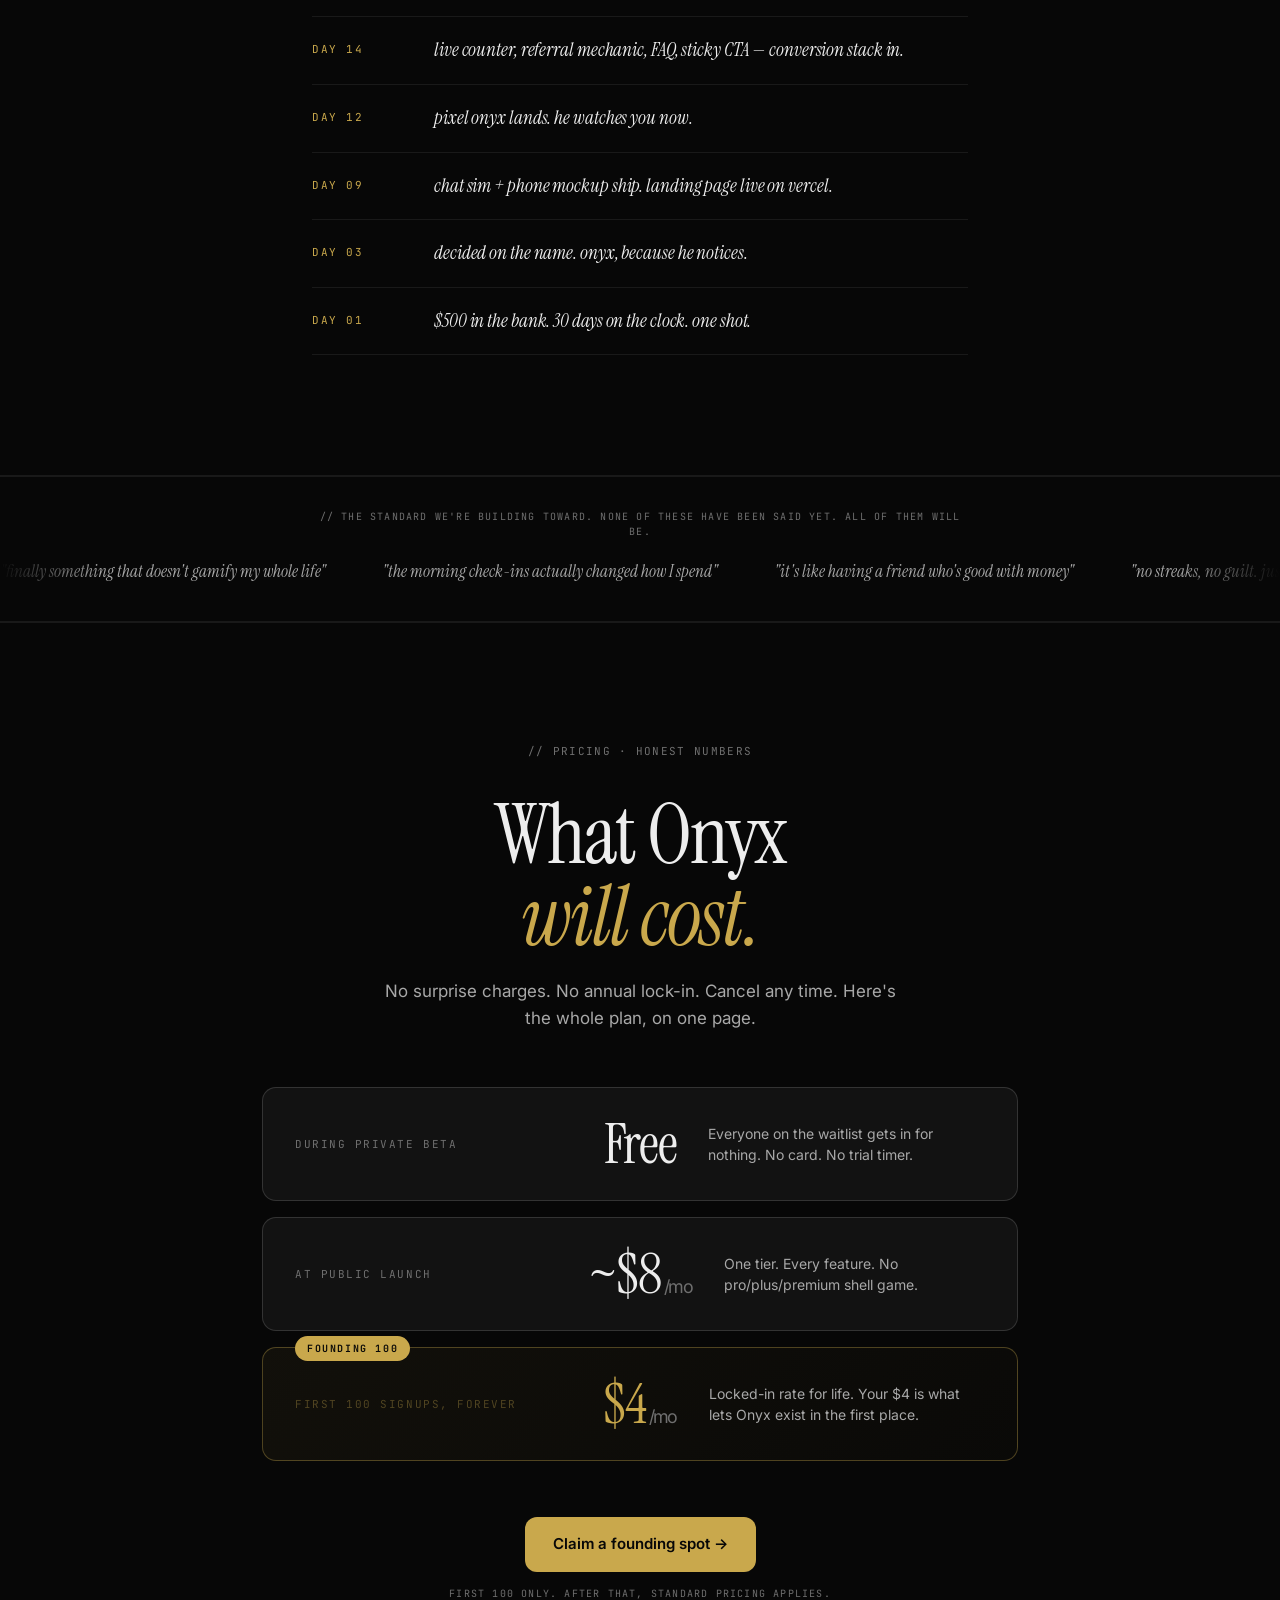
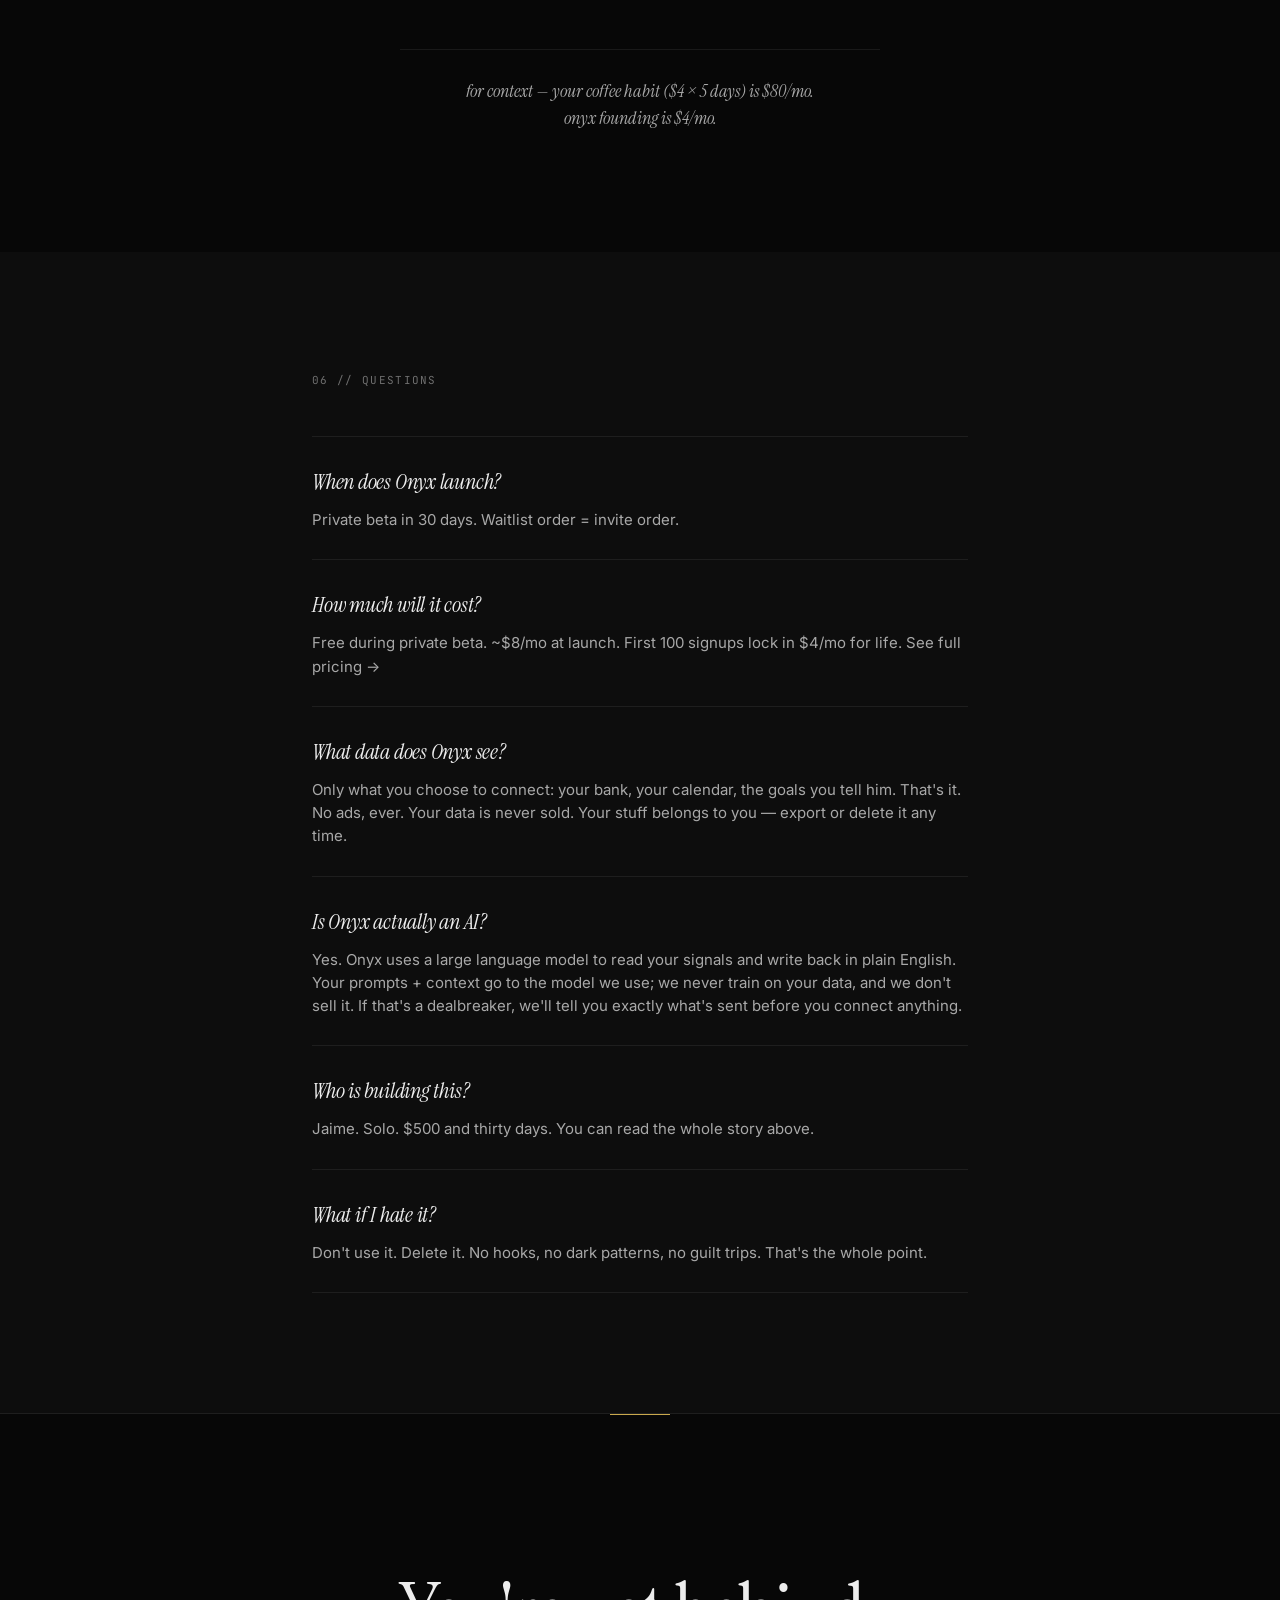
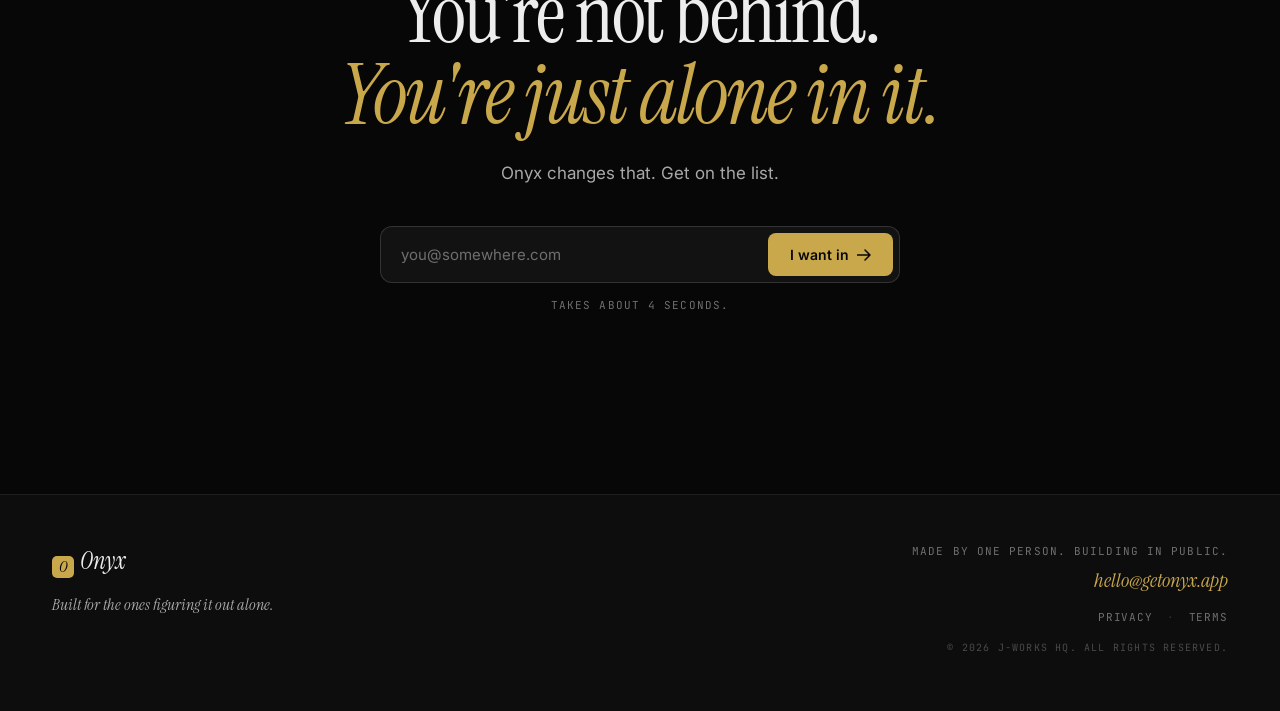
==== commit 07410906: "voice: rewrite Morning/Live/Night as a real day Onyx lived through User said "like a conversation I " ====
--- a/index.html
+++ b/index.html
@@ -271,13 +271,13 @@
             <div class="chat-time">&mdash; yesterday</div>
 
             <div class="day-bubble day-bubble--onyx">
-              <div class="day-bubble__body">you closed the tab 9 times. i saw.<span class="day-bubble__time">10:47 PM</span></div>
-            </div>
-            <div class="day-bubble day-bubble--onyx">
-              <div class="day-bubble__body">312 words anyway. day 23.<span class="day-bubble__time">10:47 PM</span></div>
-            </div>
-            <div class="day-bubble day-bubble--onyx">
-              <div class="day-bubble__body">sleep. it mattered.<span class="day-bubble__time">10:48 PM</span></div>
+              <div class="day-bubble__body">you showed the page to your friend today. he didn't get it.<span class="day-bubble__time">10:47 PM</span></div>
+            </div>
+            <div class="day-bubble day-bubble--onyx">
+              <div class="day-bubble__body">that hurt. you rewrote the hero sentence 14 times after.<span class="day-bubble__time">10:47 PM</span></div>
+            </div>
+            <div class="day-bubble day-bubble--onyx">
+              <div class="day-bubble__body">one reaction is information, not a verdict. sleep. we fix one sentence tomorrow. not the page.<span class="day-bubble__time">10:48 PM</span></div>
             </div>
 
             <div class="chat-time" id="chat-morning">&mdash; today &middot; 6:42 AM</div>
@@ -286,10 +286,10 @@
               <div class="day-bubble__body">good morning.<span class="day-bubble__time">6:42 AM</span></div>
             </div>
             <div class="day-bubble day-bubble--onyx">
-              <div class="day-bubble__body">5h 40m. third rough night this week. today's a desk day &mdash; no gym unless it feels honest.<span class="day-bubble__time">6:43 AM</span></div>
-            </div>
-            <div class="day-bubble day-bubble--onyx">
-              <div class="day-bubble__body">the 11am is the investor. you drafted that email four times. send draft 1 &mdash; it's the best one.<span class="day-bubble__time">6:43 AM</span></div>
+              <div class="day-bubble__body">5h 20m. you fell asleep with chrome open.<span class="day-bubble__time">6:43 AM</span></div>
+            </div>
+            <div class="day-bubble day-bubble--onyx">
+              <div class="day-bubble__body">shift at 3. you have time before. fix one sentence. not the whole page. just the one you kept rewriting.<span class="day-bubble__time">6:43 AM</span></div>
             </div>
             <div class="day-bubble day-bubble--user">
               <div class="day-bubble__body">ok<span class="day-bubble__time">6:44 AM</span></div>
@@ -298,7 +298,10 @@
             <div class="chat-time" id="chat-live">&mdash; 2:18 PM</div>
 
             <div class="day-bubble day-bubble--onyx">
-              <div class="day-bubble__body">you've been in slack 90 minutes. the problem's not in there.<span class="day-bubble__time">2:18 PM</span></div>
+              <div class="day-bubble__body">you've opened the bank app three times in an hour. the number's the same.<span class="day-bubble__time">2:18 PM</span></div>
+            </div>
+            <div class="day-bubble day-bubble--onyx">
+              <div class="day-bubble__body">that's fear, not strategy. close the tab. eat something.<span class="day-bubble__time">2:18 PM</span></div>
             </div>
             <div class="day-bubble day-bubble--onyx">
               <div class="day-bubble__body">also &mdash; $28 at doordash just hit. third this week. move $50 to savings + lock food till sunday?<span class="day-bubble__time">2:19 PM</span></div>
@@ -313,16 +316,16 @@
             <div class="chat-time" id="chat-night">&mdash; 10:47 PM</div>
 
             <div class="day-bubble day-bubble--onyx">
-              <div class="day-bubble__body">the investor said no.<span class="day-bubble__time">10:47 PM</span></div>
-            </div>
-            <div class="day-bubble day-bubble--onyx">
-              <div class="day-bubble__body">one no. runway's still 4 months. the thing that made you start is still there.<span class="day-bubble__time">10:47 PM</span></div>
-            </div>
-            <div class="day-bubble day-bubble--onyx">
-              <div class="day-bubble__body">also &mdash; you said no to the 4pm today. first time in weeks. that counts.<span class="day-bubble__time">10:48 PM</span></div>
-            </div>
-            <div class="day-bubble day-bubble--onyx">
-              <div class="day-bubble__body">sleep.<span class="day-bubble__time">10:49 PM</span></div>
+              <div class="day-bubble__body">you shipped the new hero tonight.<span class="day-bubble__time">10:47 PM</span></div>
+            </div>
+            <div class="day-bubble day-bubble--onyx">
+              <div class="day-bubble__body">three people visited. one signed up. doesn't feel like momentum. it is.<span class="day-bubble__time">10:47 PM</span></div>
+            </div>
+            <div class="day-bubble day-bubble--onyx">
+              <div class="day-bubble__body">you called your mom. three minutes. she told you she's proud. you needed that.<span class="day-bubble__time">10:48 PM</span></div>
+            </div>
+            <div class="day-bubble day-bubble--onyx">
+              <div class="day-bubble__body">sleep. day 19 turns into day 20 fast.<span class="day-bubble__time">10:49 PM</span></div>
             </div>
 
           </div>
@@ -351,8 +354,8 @@
       <article class="card">
         <div class="card__tag">morning</div>
         <p class="card__quote">
-          "good morning. 5h 40m — third rough night this week. today's a
-          desk day. no gym unless it feels honest."
+          "good morning. 5h 20m. shift at 3 — you have time before.
+          fix one sentence. not the whole page. just the one."
         </p>
         <div class="card__sub">Not a report. A check-in.</div>
       </article>
@@ -360,8 +363,8 @@
       <article class="card">
         <div class="card__tag">live</div>
         <p class="card__quote">
-          "you've been in slack 90 minutes. the problem's not in there. also,
-          $28 at doordash — third this week. move $50 to savings?"
+          "you've opened the bank app three times in an hour. the number's
+          the same. that's fear, not strategy. close the tab. eat something."
         </p>
         <div class="card__sub">Catches what you'd miss. No lecture.</div>
       </article>
@@ -369,8 +372,9 @@
       <article class="card">
         <div class="card__tag">night</div>
         <p class="card__quote">
-          "the investor said no. one no. runway's still 4 months. the thing
-          that made you start is still there. sleep."
+          "you showed the page to your friend today. he didn't get it. one
+          reaction is information, not a verdict. we fix one sentence
+          tomorrow. not the page."
         </p>
         <div class="card__sub">Witnesses the work nobody else sees.</div>
       </article>
@@ -460,7 +464,7 @@
             <span class="notif__name">ONYX</span>
             <span class="notif__when">now</span>
           </div>
-          <div class="notif__body">good morning. 5h 40m &mdash; third rough night this week. today's a desk day, no gym unless it feels honest.</div>
+          <div class="notif__body">good morning. 5h 20m. shift at 3 &mdash; you have time before. fix one sentence. not the whole page.</div>
         </div>
         <div class="notif">
           <div class="notif__head">
@@ -468,7 +472,7 @@
             <span class="notif__name">ONYX</span>
             <span class="notif__when">yesterday 2:18 PM</span>
           </div>
-          <div class="notif__body">you've been in slack 90 minutes. the problem's not in there.</div>
+          <div class="notif__body">you've opened the bank app three times in an hour. the number's the same. that's fear, not strategy. close the tab.</div>
         </div>
         <div class="notif">
           <div class="notif__head">
@@ -476,7 +480,7 @@
             <span class="notif__name">ONYX</span>
             <span class="notif__when">yesterday 10:47 PM</span>
           </div>
-          <div class="notif__body">the investor said no. one no. runway's still 4 months. the thing that made you start is still there.</div>
+          <div class="notif__body">you showed the page to your friend today. he didn't get it. one reaction is information, not a verdict. sleep.</div>
         </div>
       </div>
 
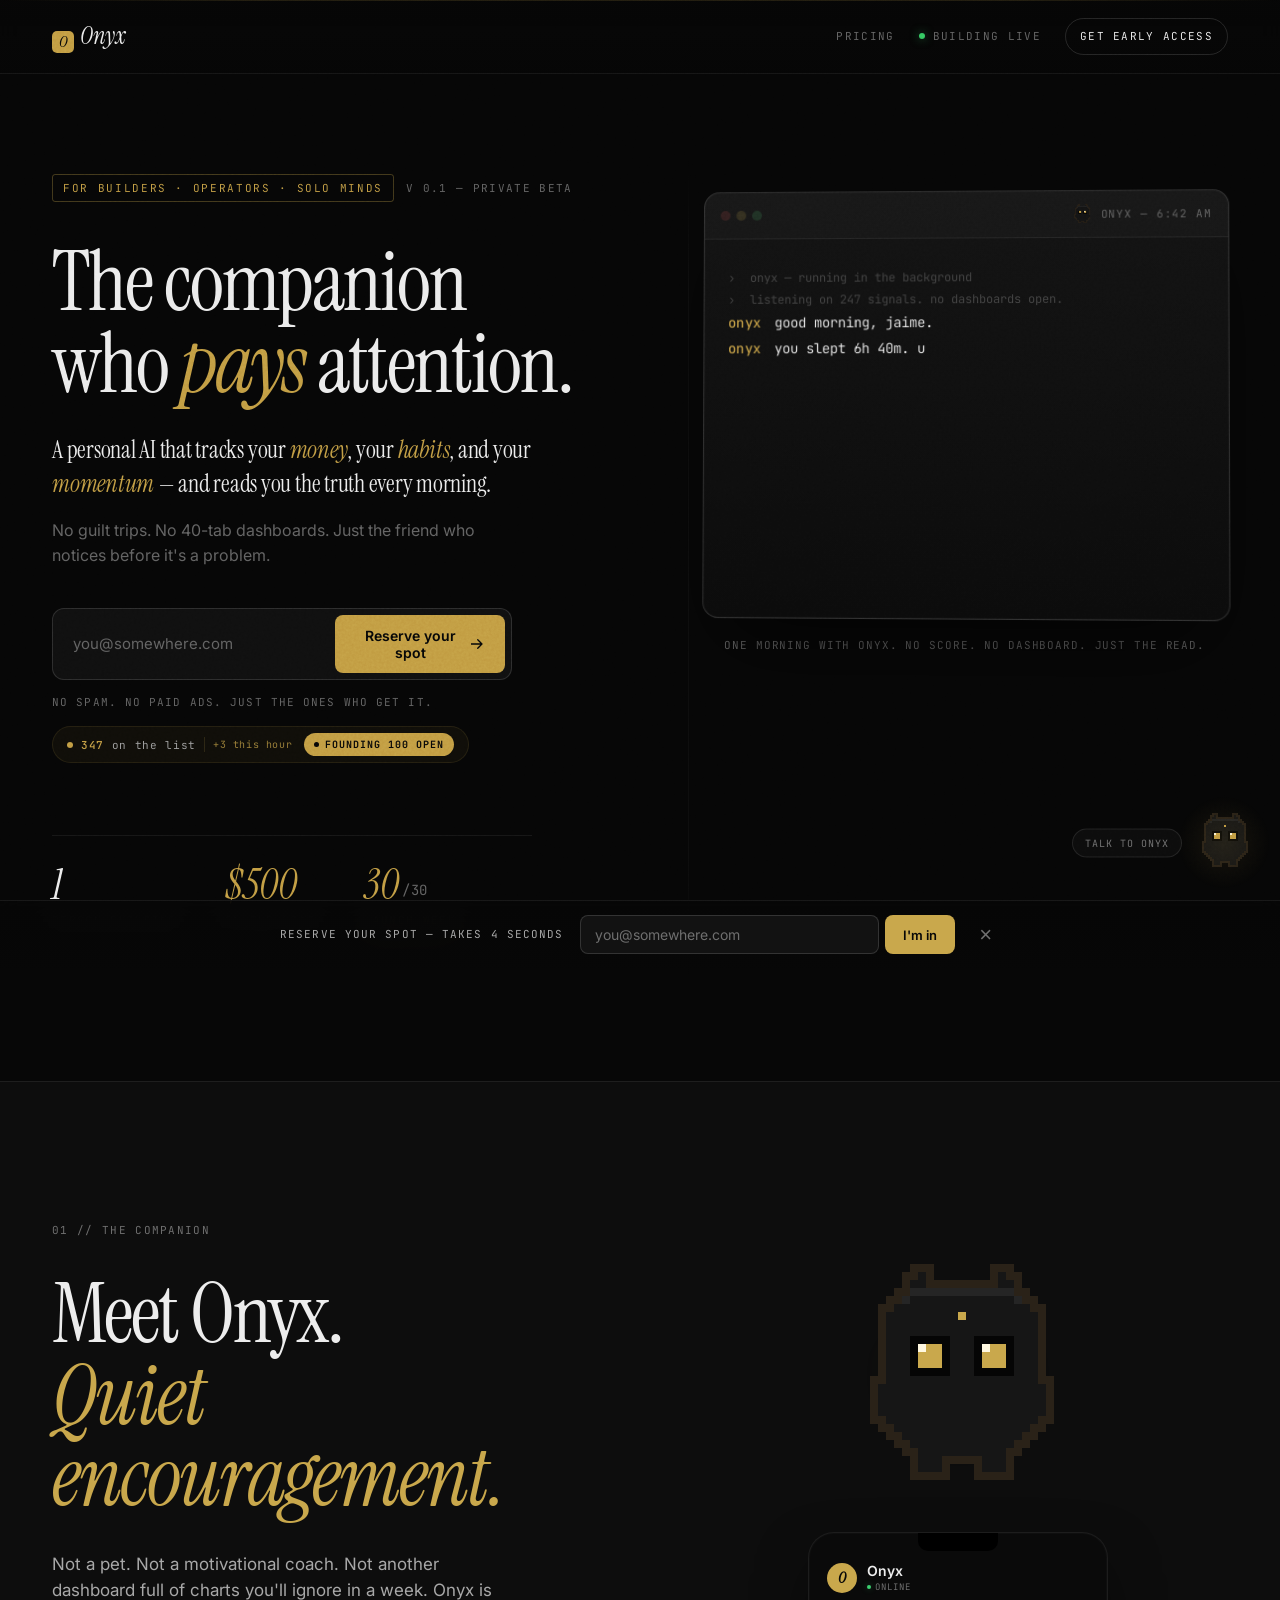
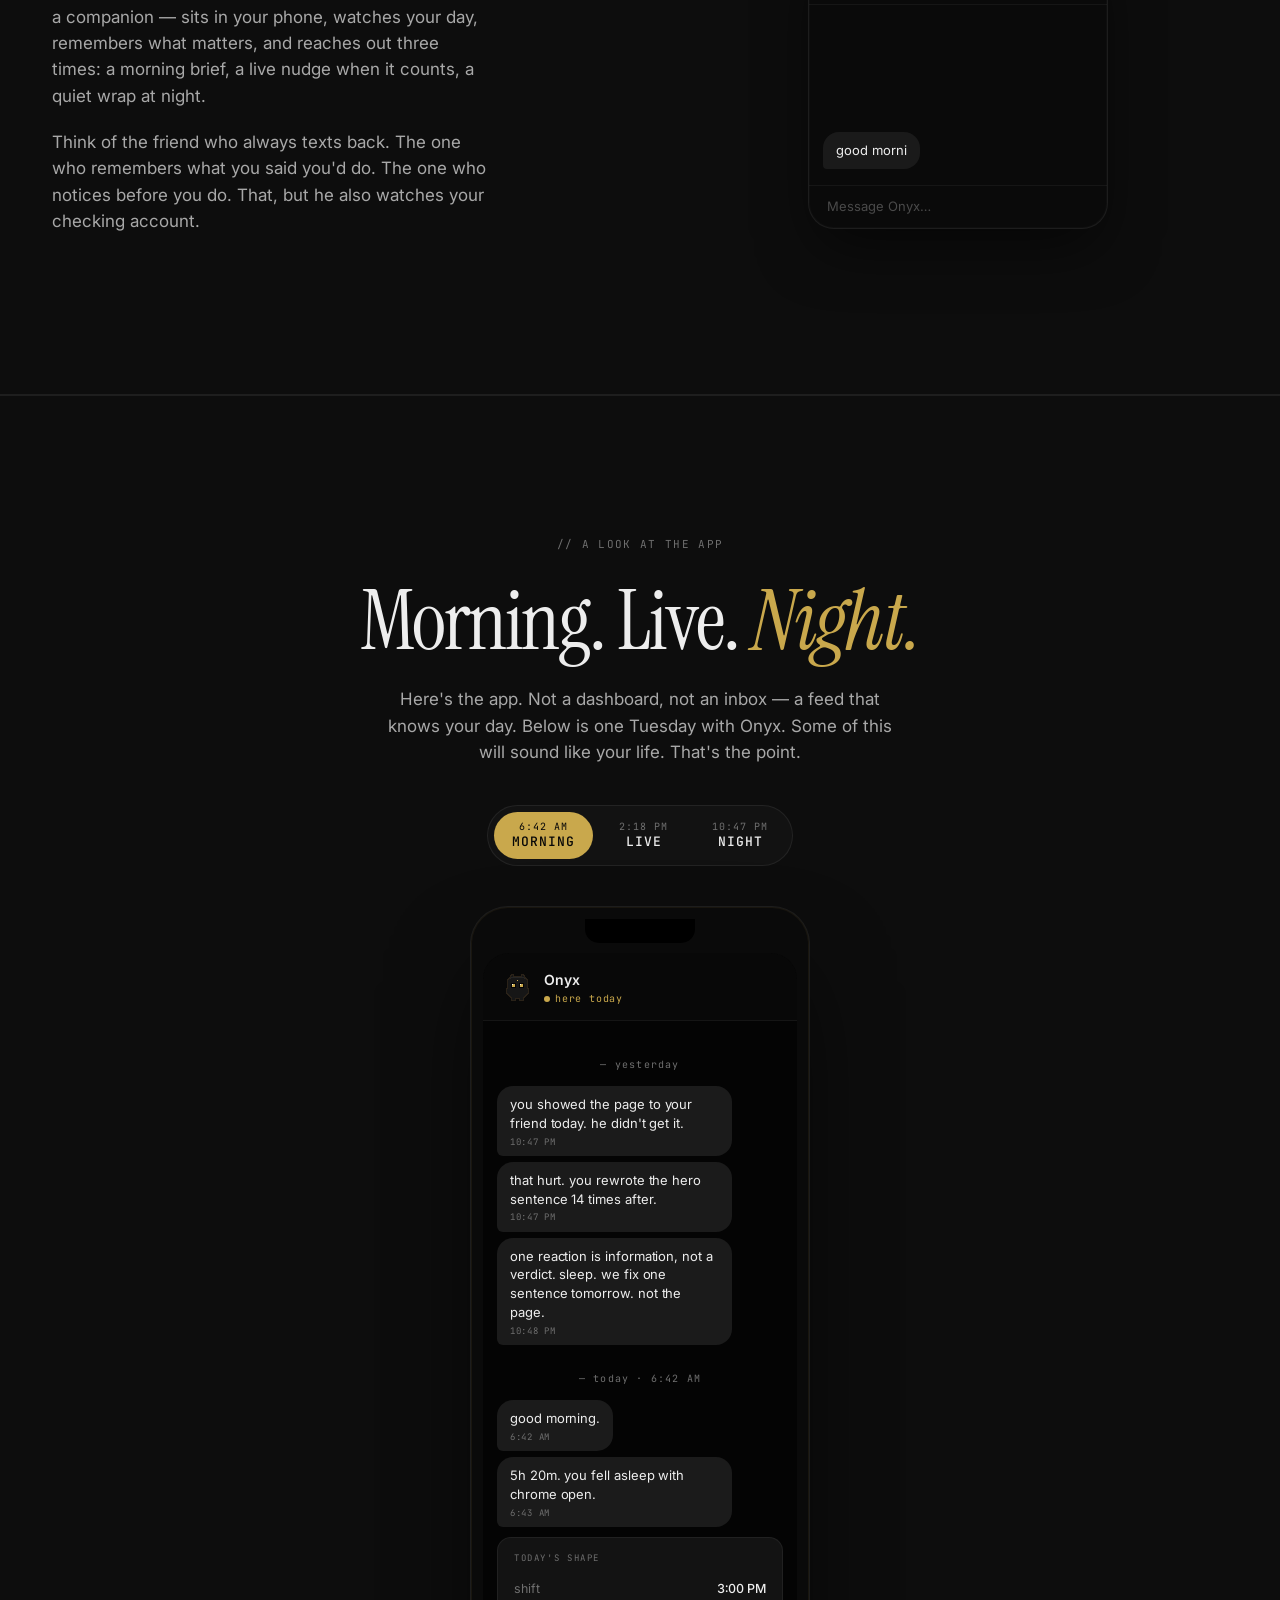
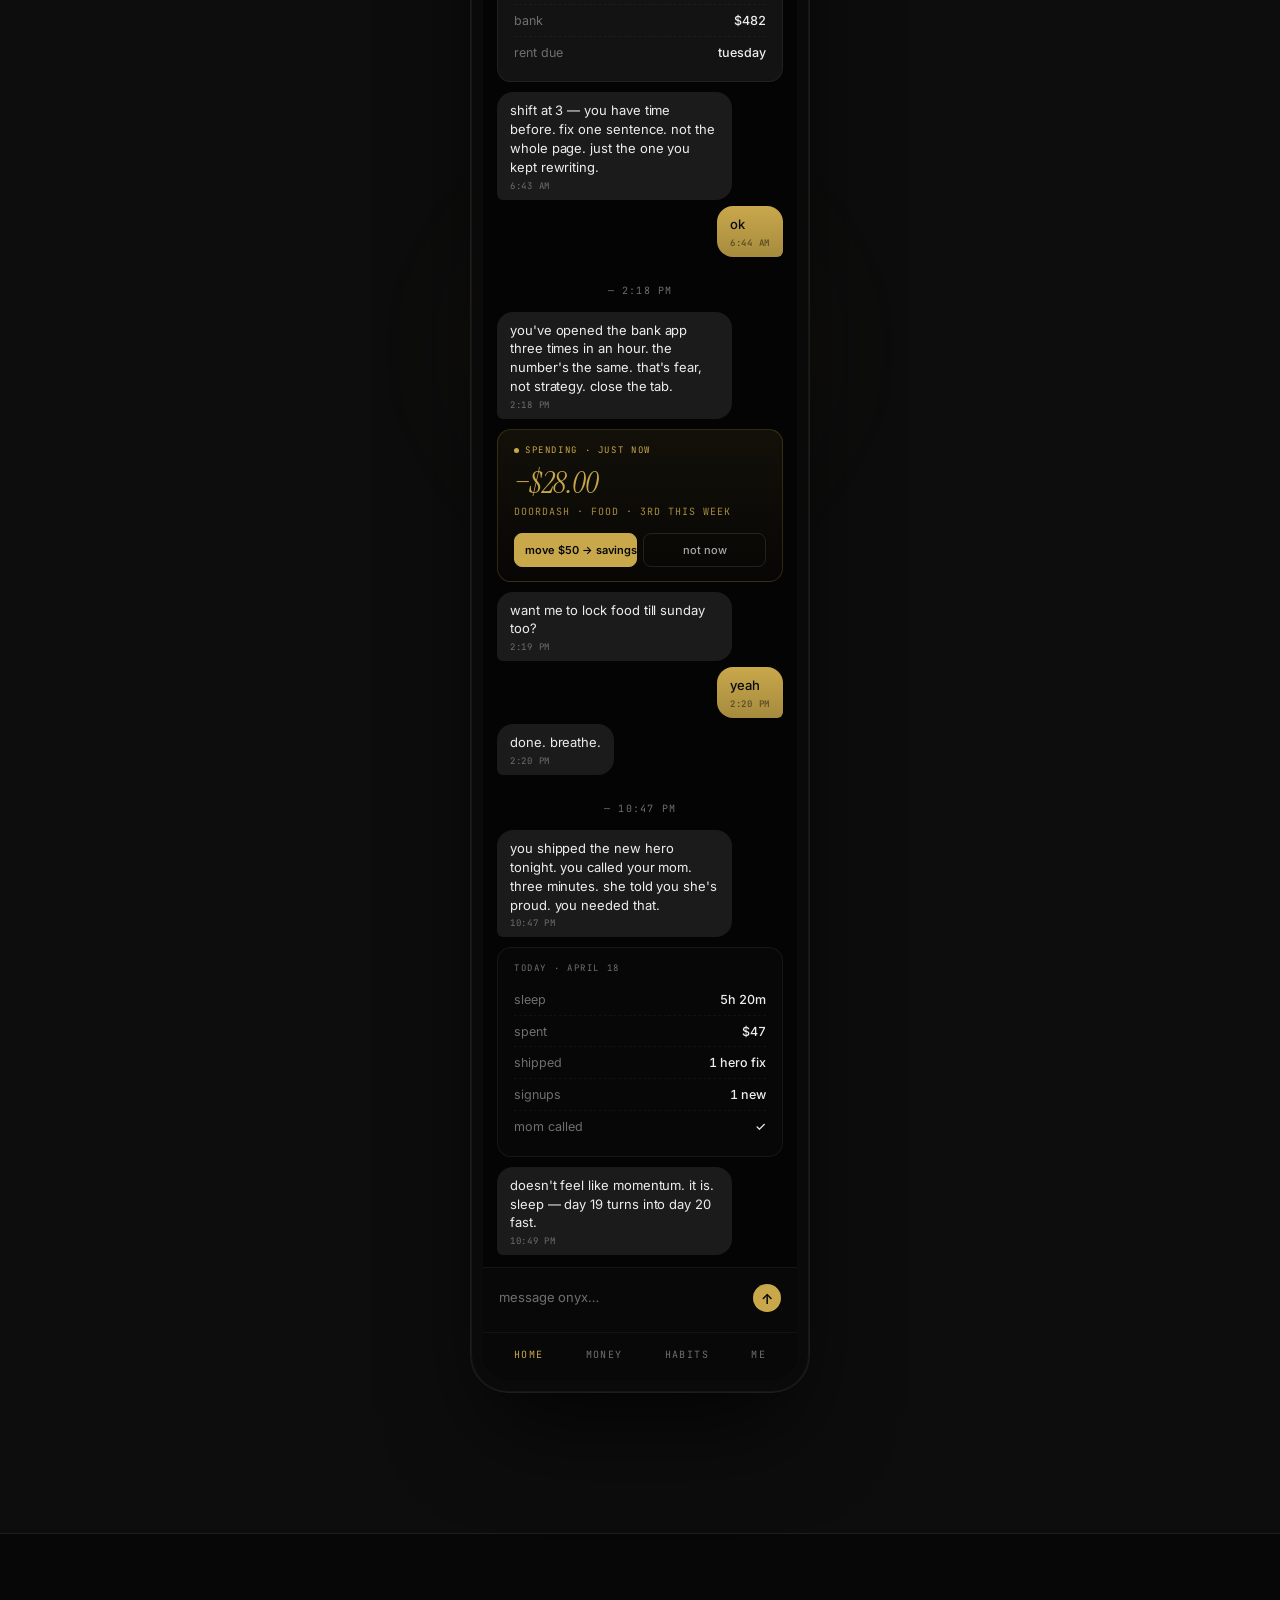
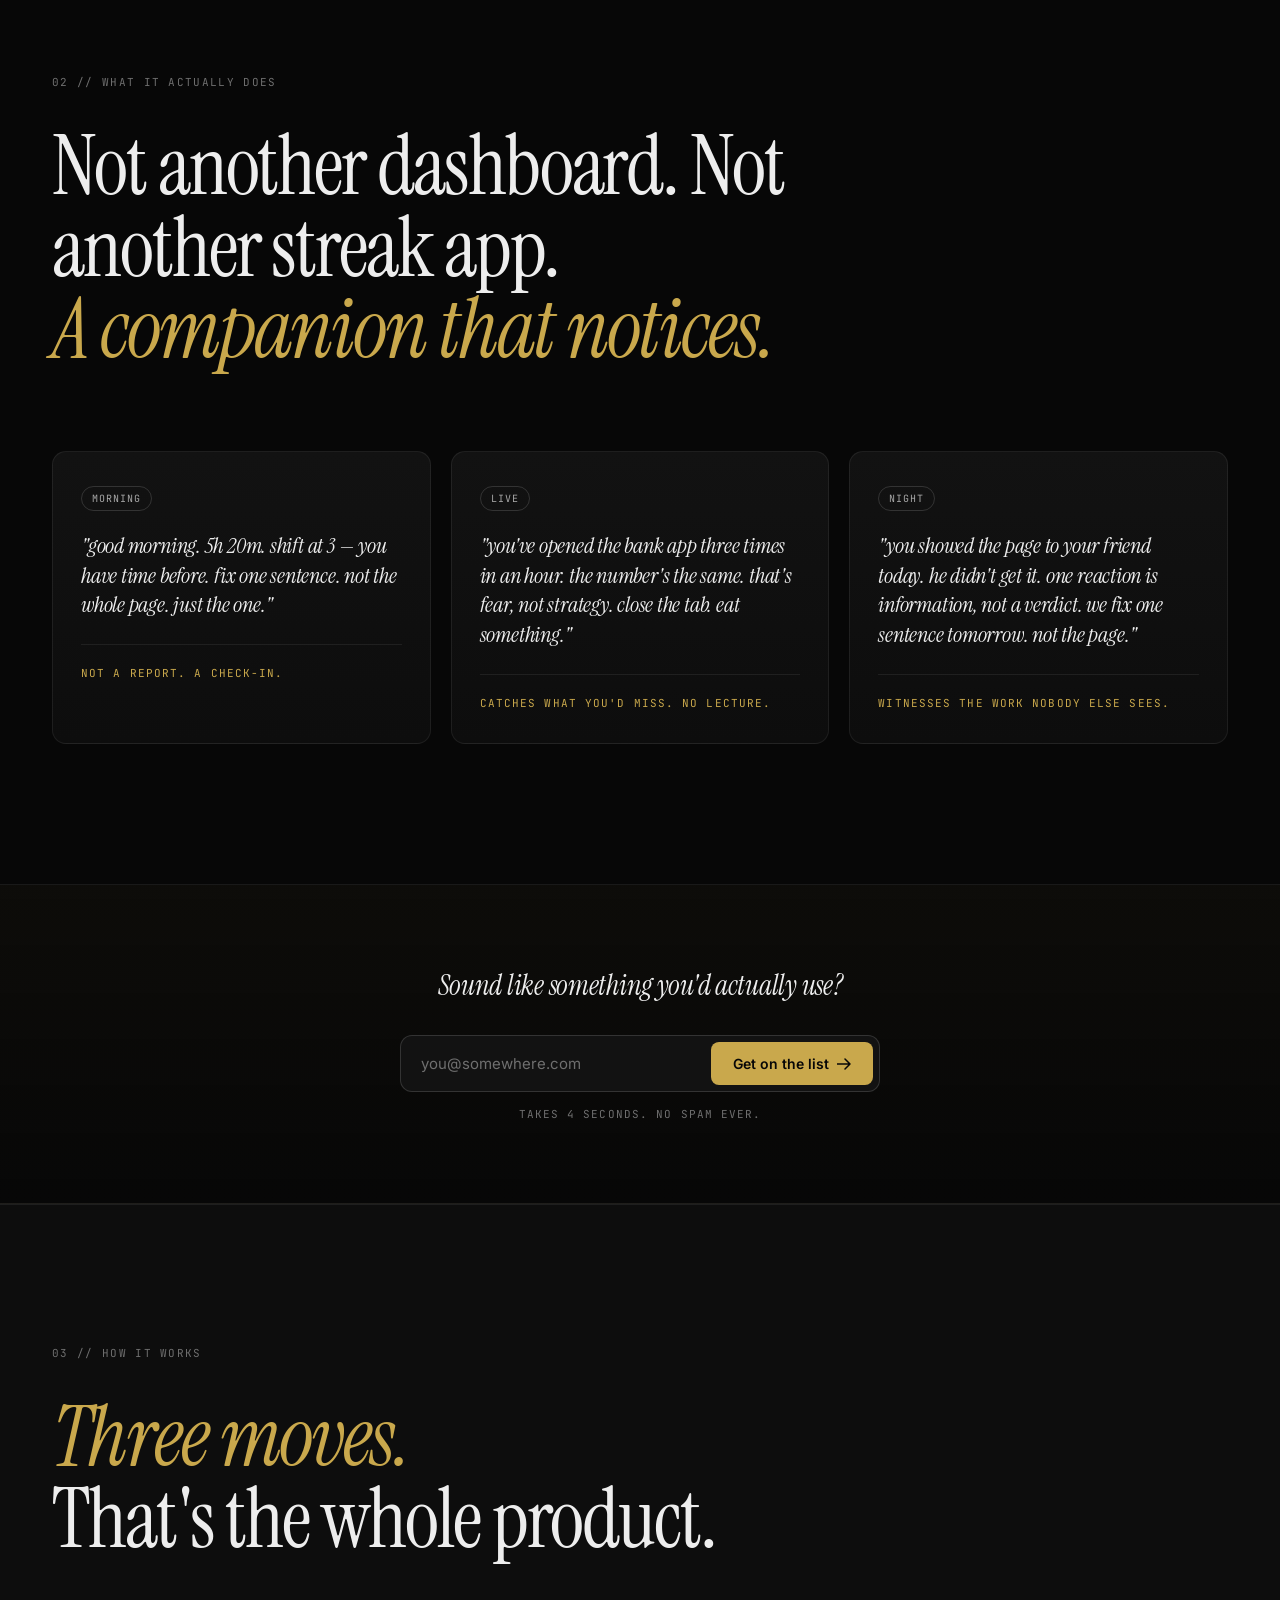
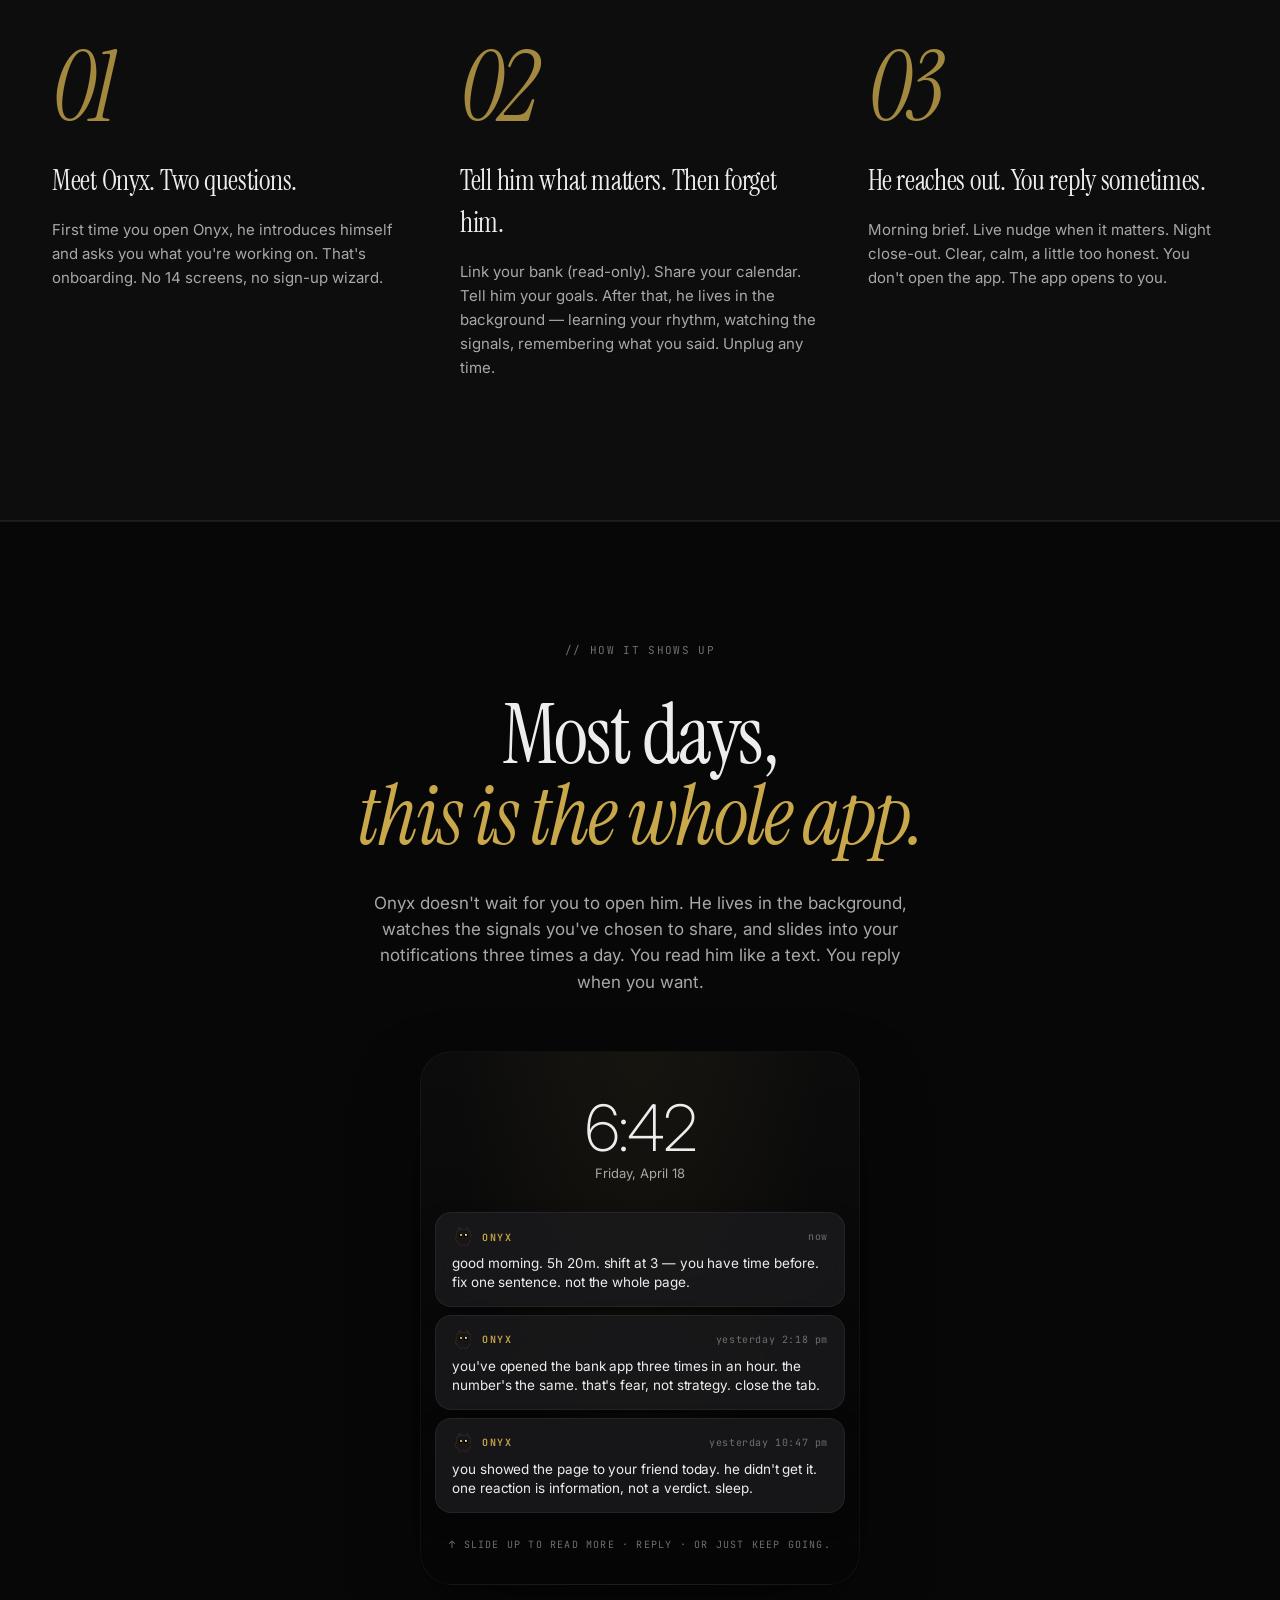
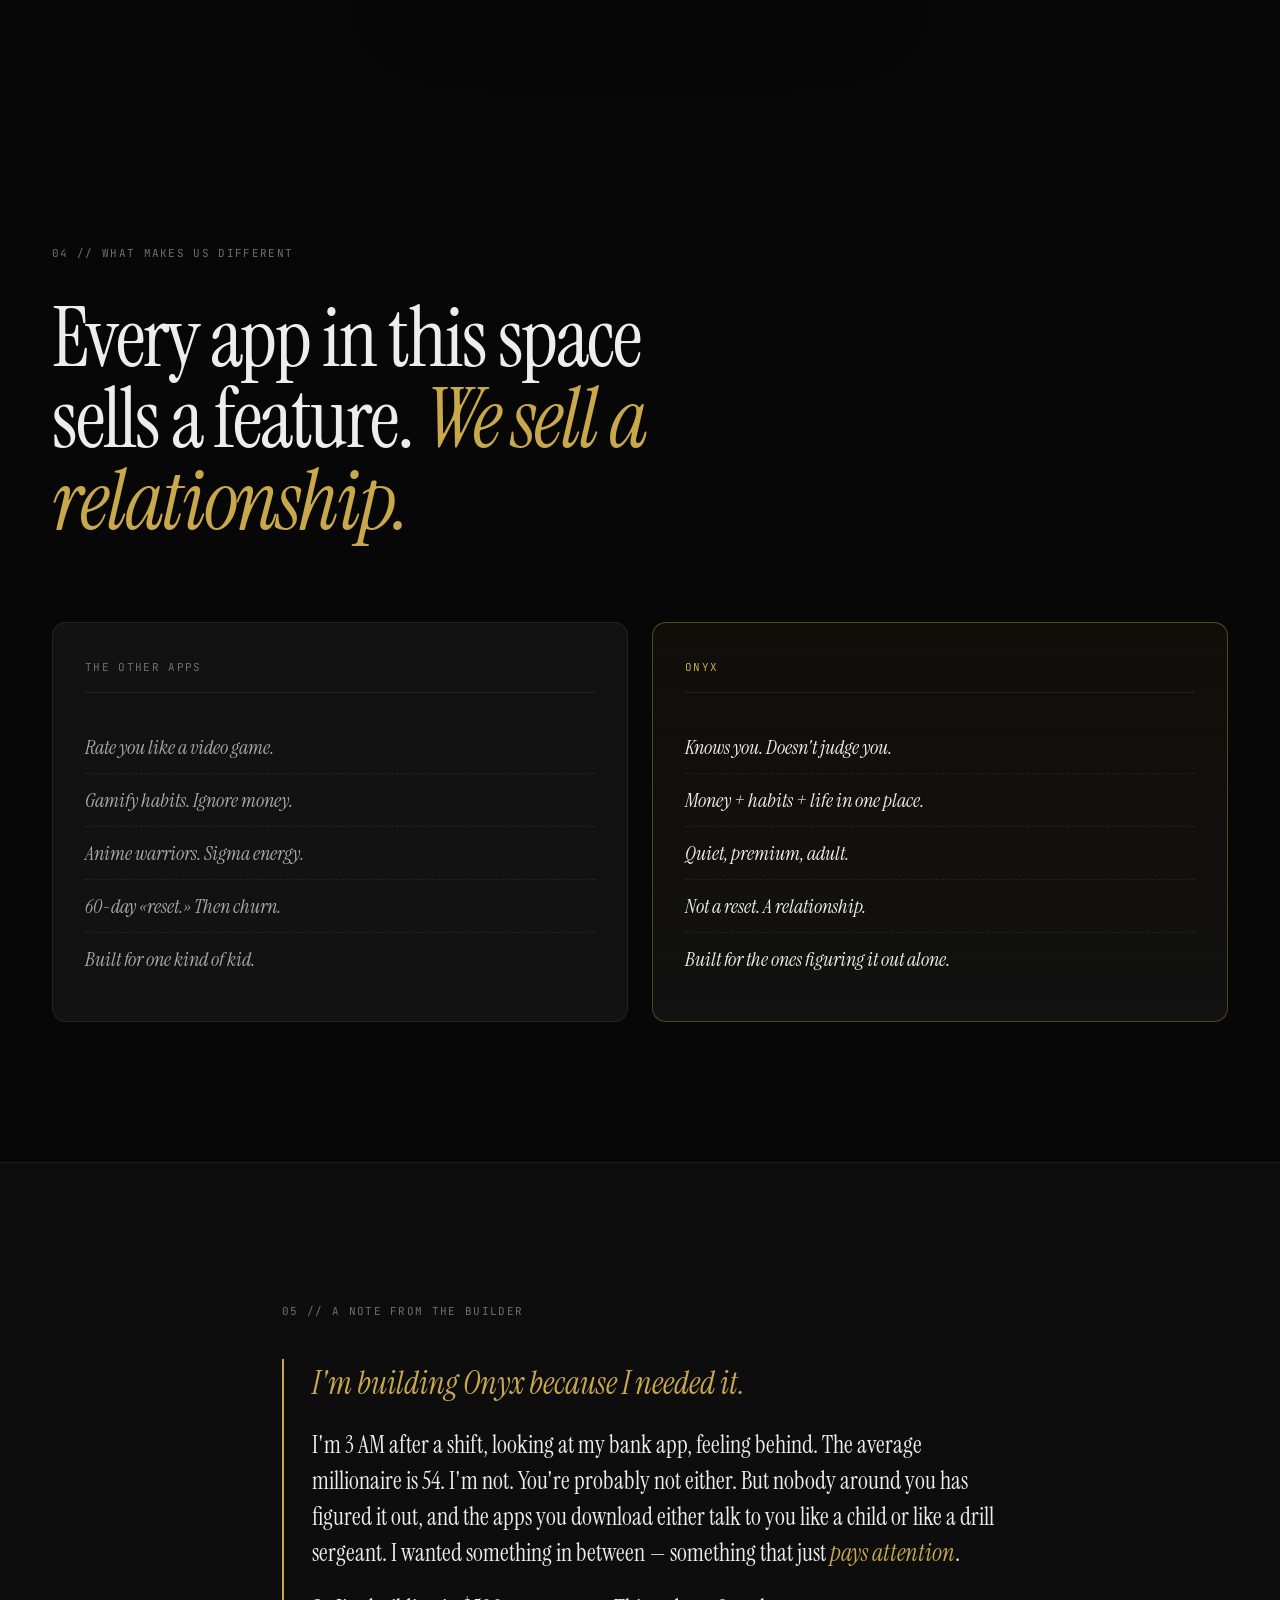
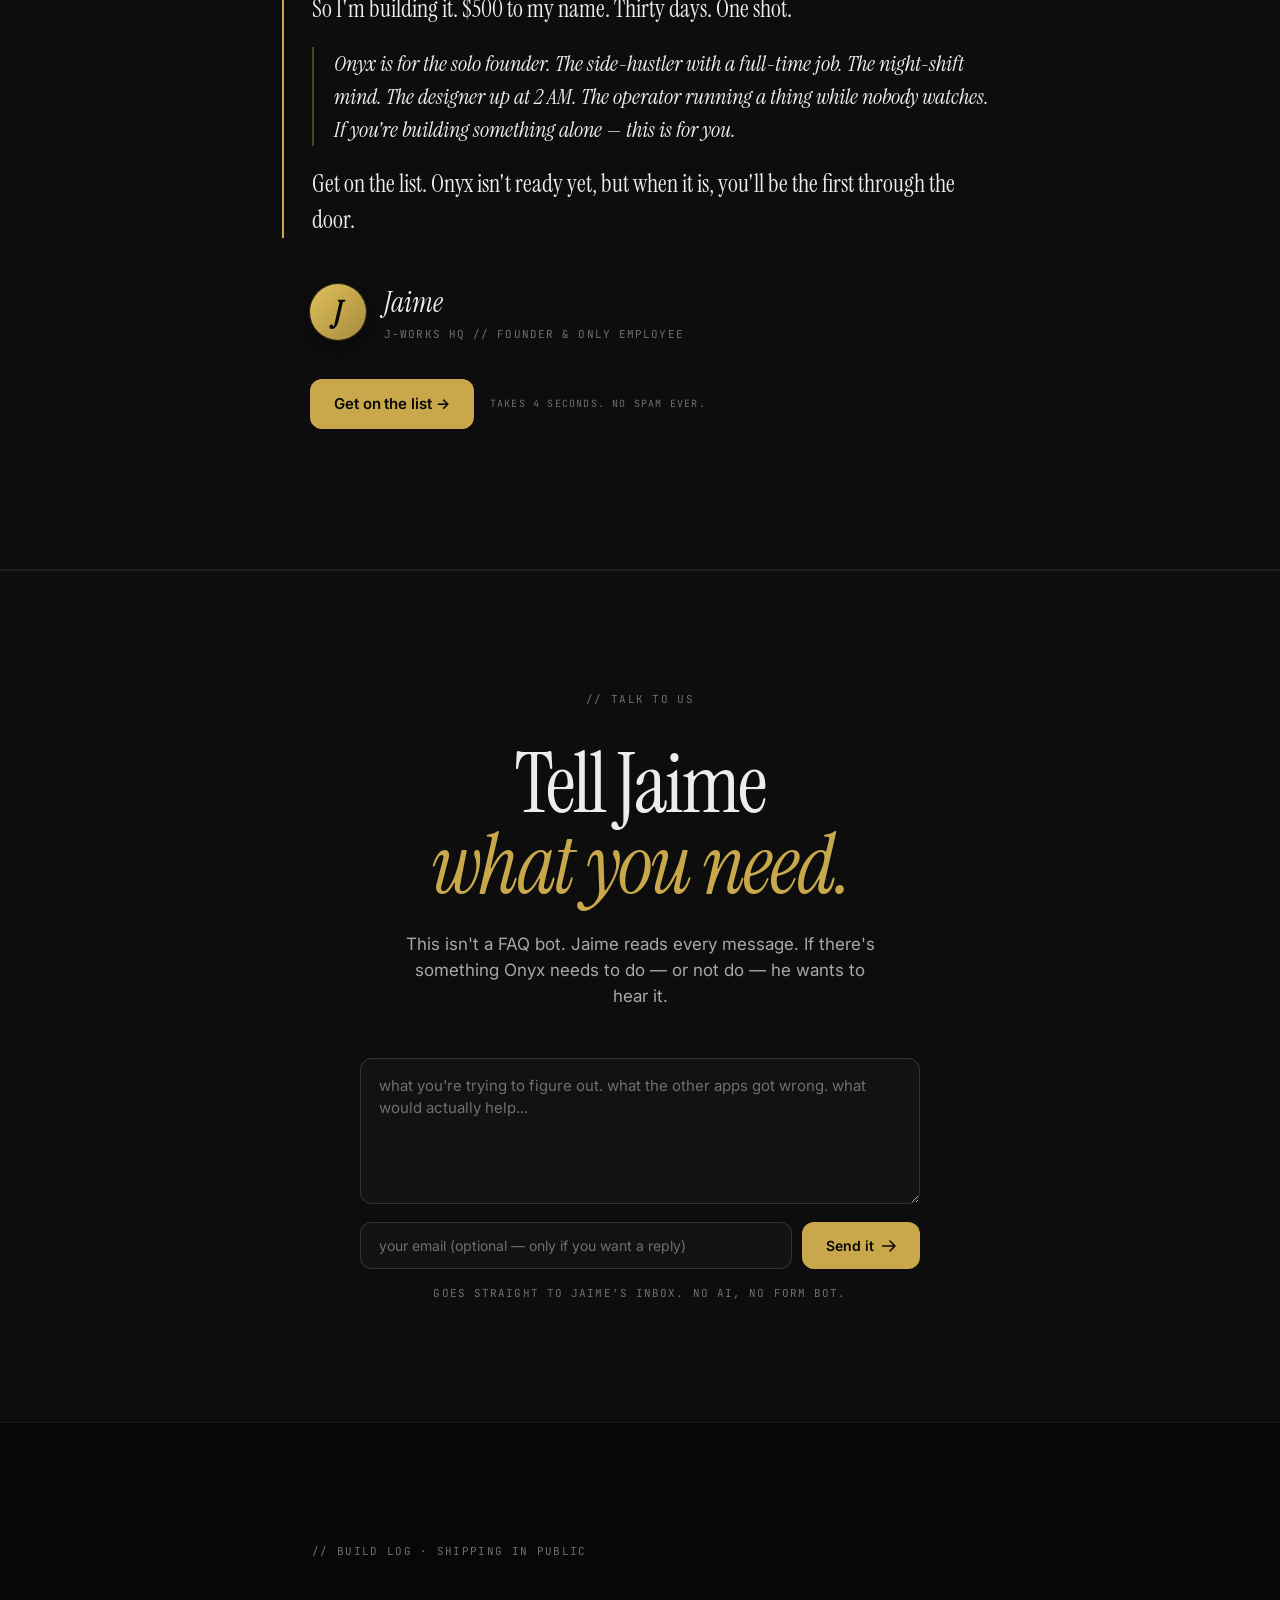
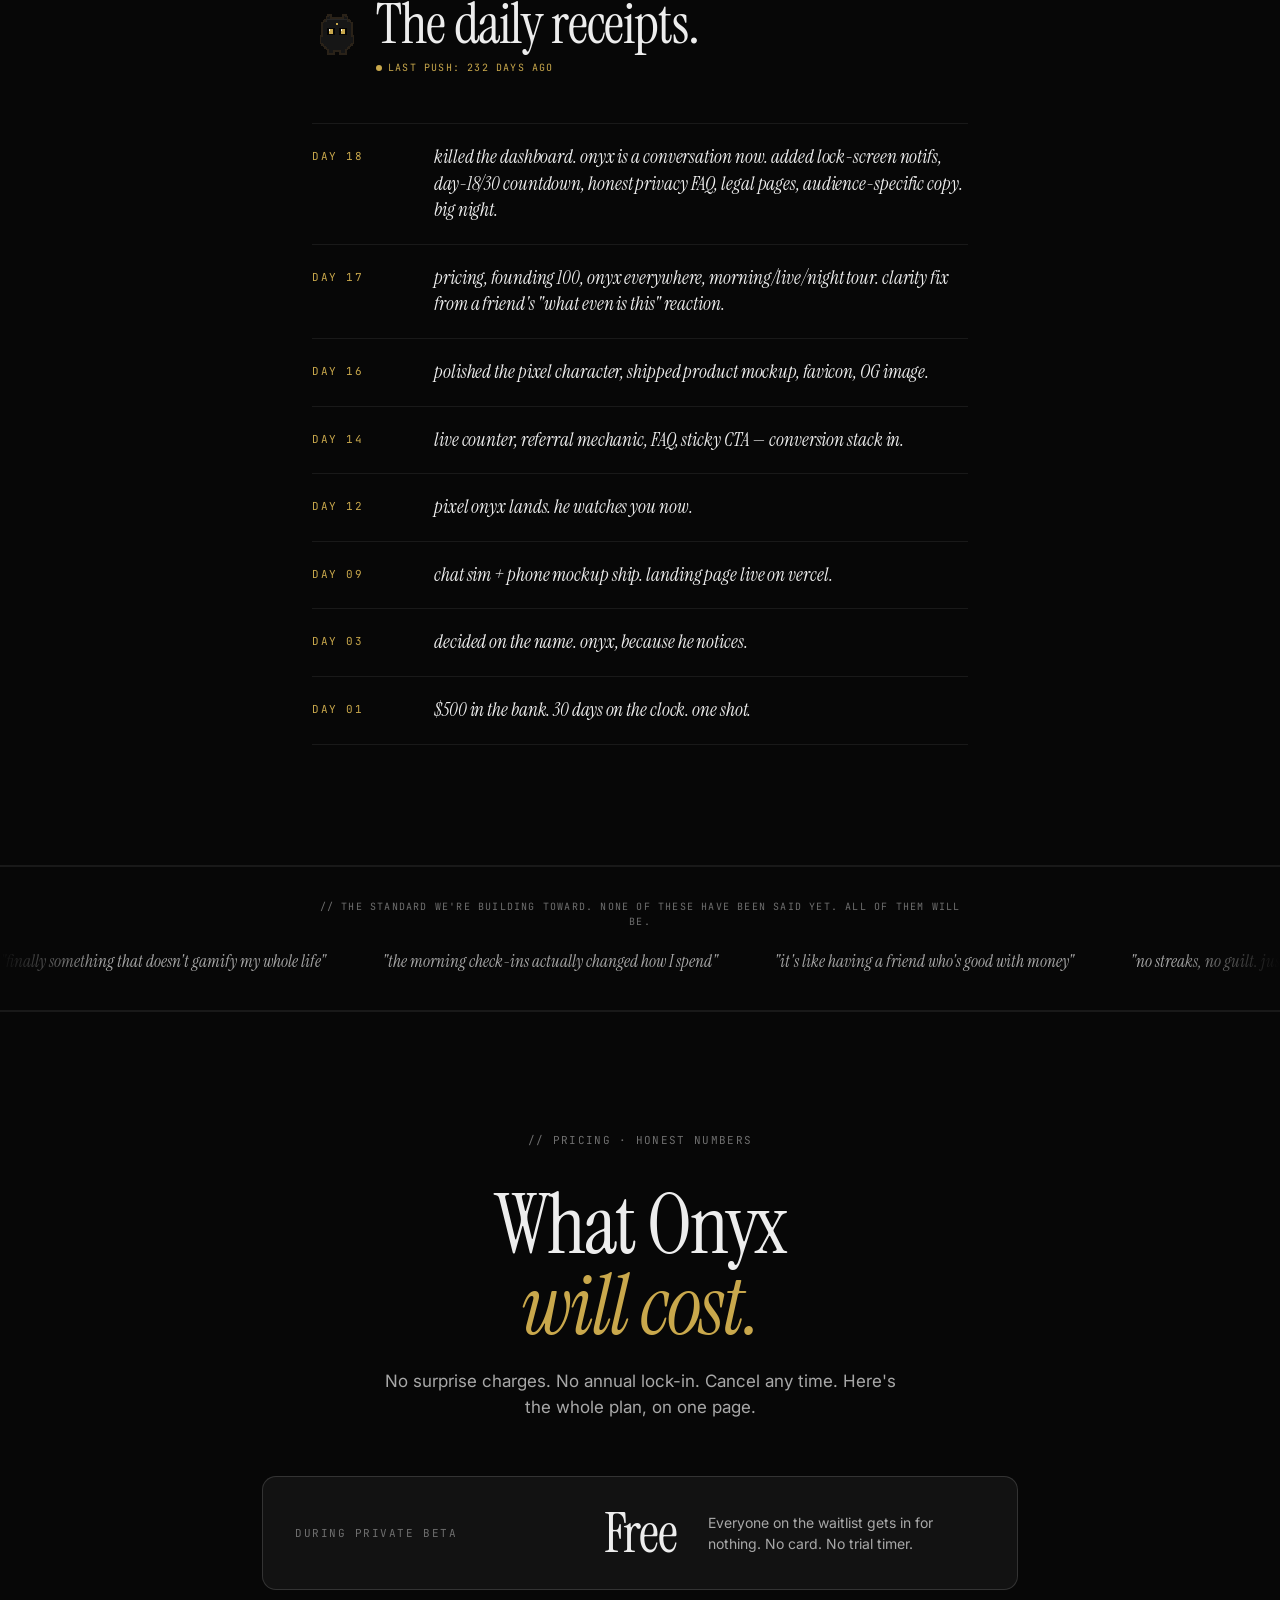
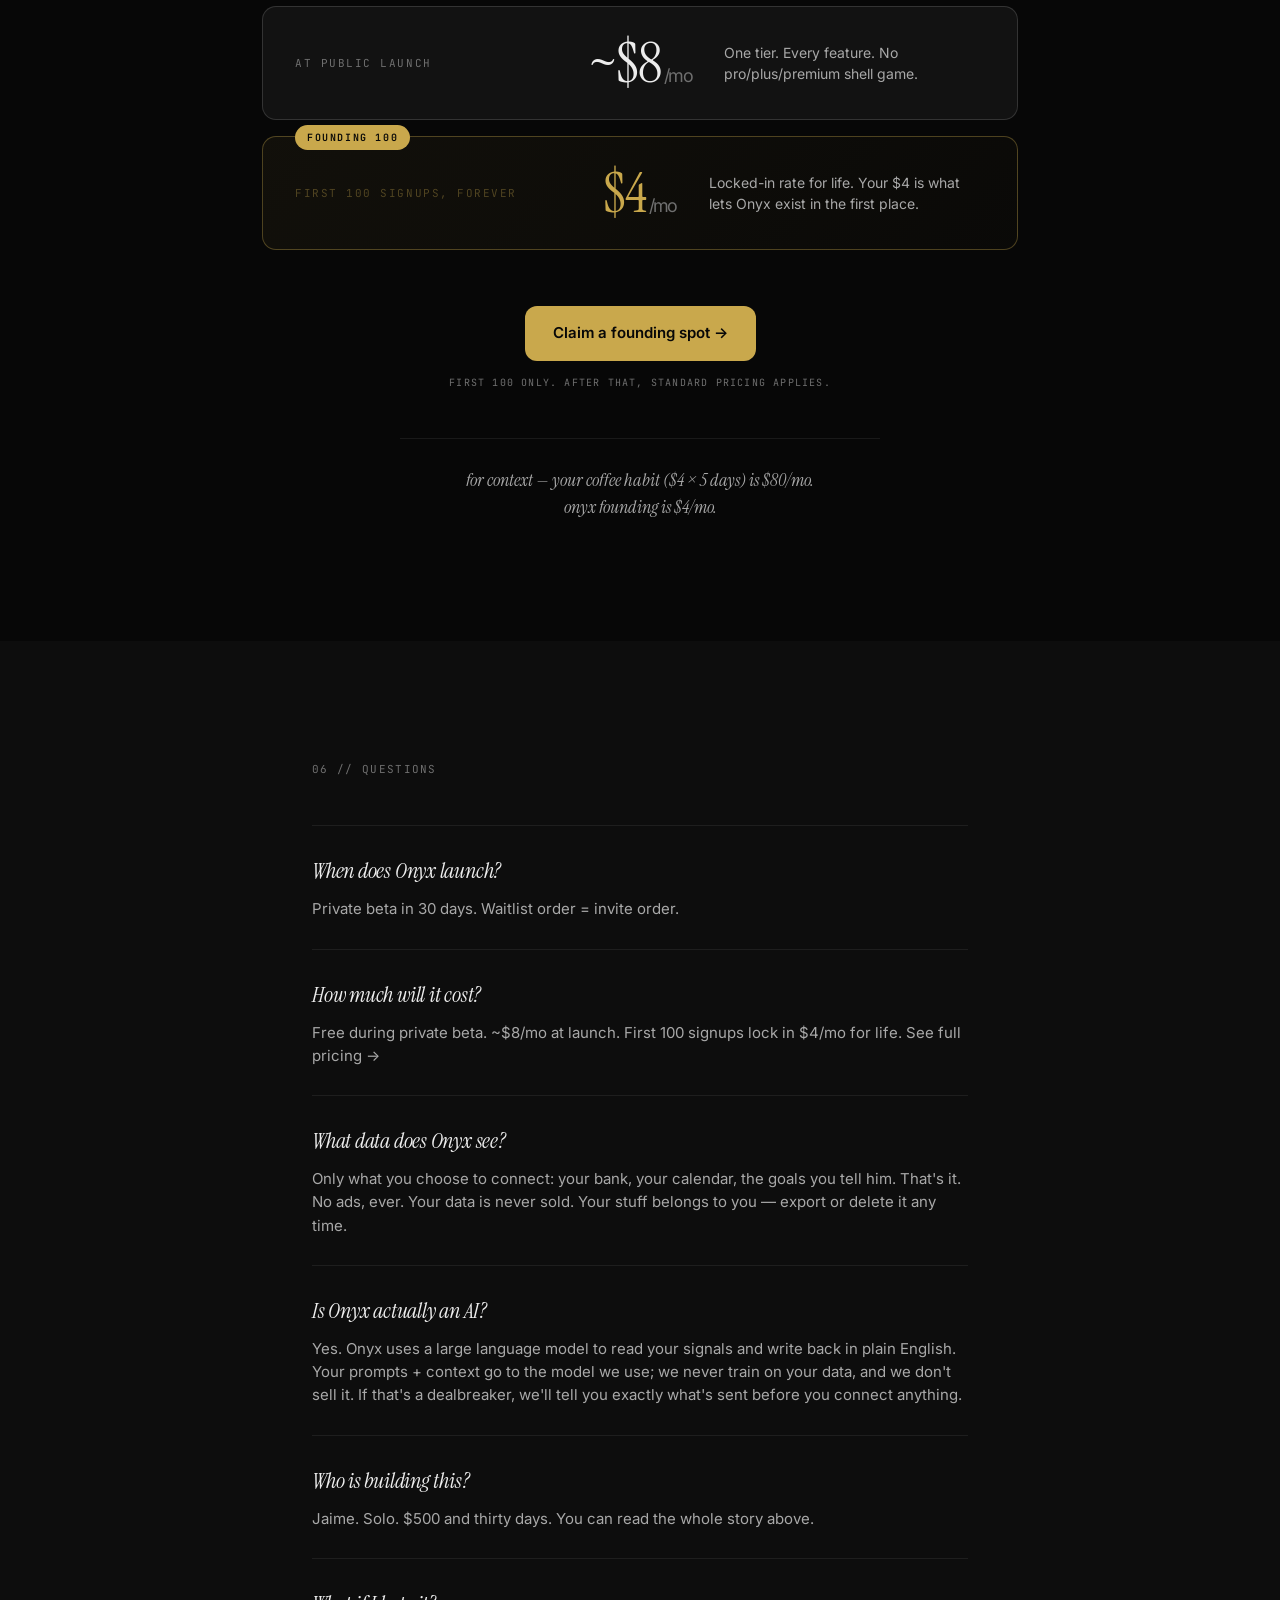
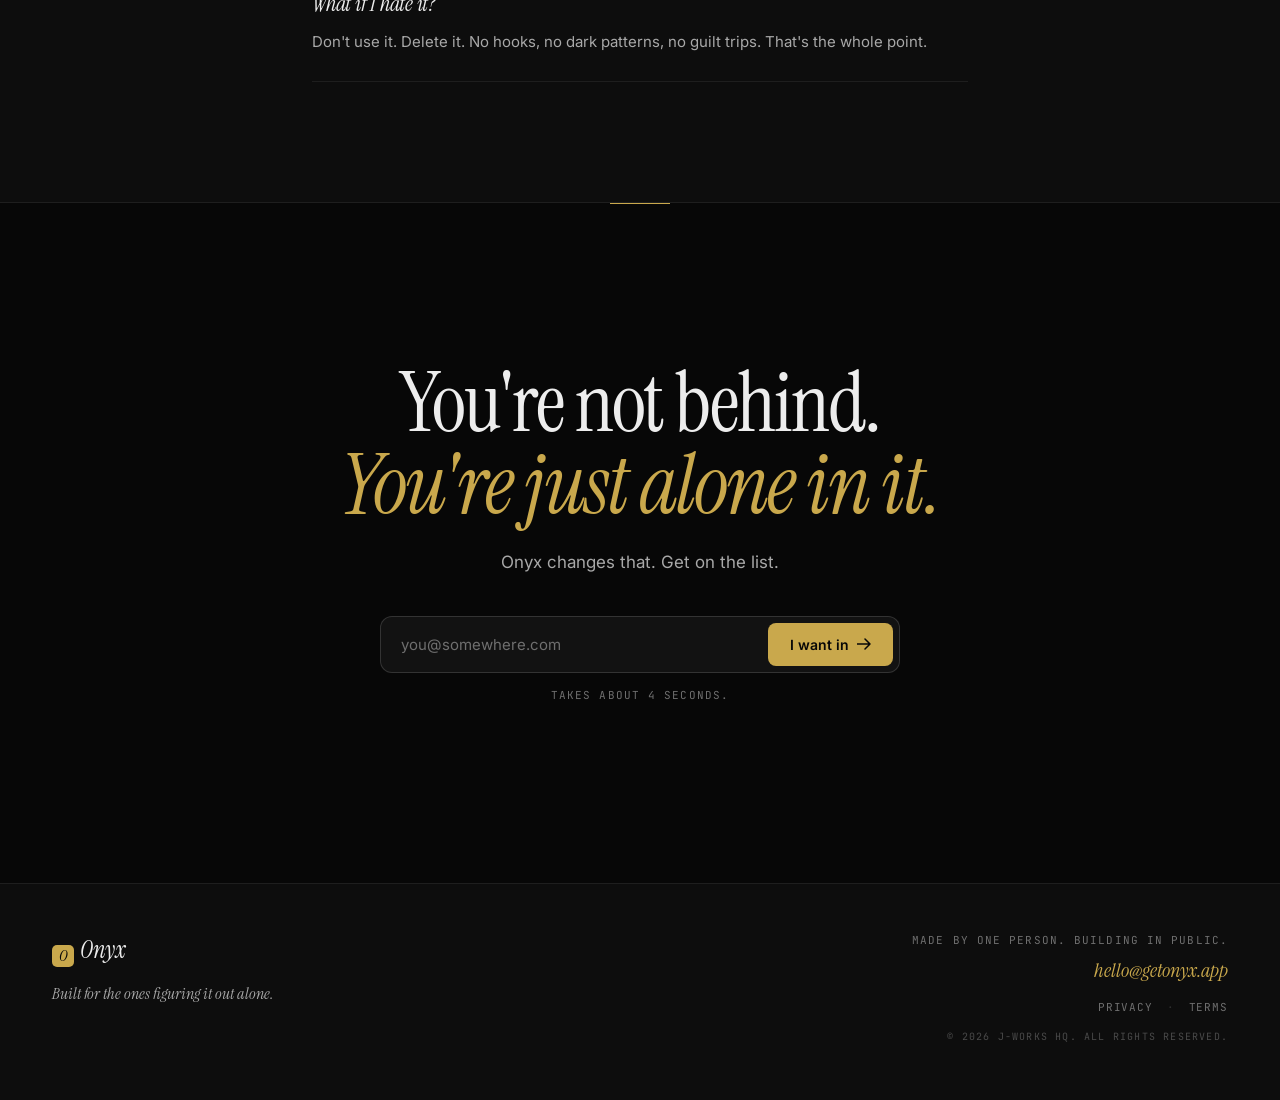
==== commit 8935ce19: "product mockup now reads as "an app" — cards + tab bar + app header Feedback: "remember it's an app " ====
--- a/index.html
+++ b/index.html
@@ -230,8 +230,8 @@
       Morning. Live. <em>Night.</em>
     </h2>
     <p class="section-body product__intro">
-      He lives in your phone. Three buzzes a day &mdash; morning, mid, night.
-      Below is one Tuesday. Some of these messages will sound like your life.
+      Here's the app. Not a dashboard, not an inbox &mdash; a feed that knows your day.
+      Below is one Tuesday with Onyx. Some of this will sound like your life.
       That's the point.
     </p>
 
@@ -288,8 +288,19 @@
             <div class="day-bubble day-bubble--onyx">
               <div class="day-bubble__body">5h 20m. you fell asleep with chrome open.<span class="day-bubble__time">6:43 AM</span></div>
             </div>
-            <div class="day-bubble day-bubble--onyx">
-              <div class="day-bubble__body">shift at 3. you have time before. fix one sentence. not the whole page. just the one you kept rewriting.<span class="day-bubble__time">6:43 AM</span></div>
+
+            <!-- Context card: today's shape -->
+            <div class="day-card">
+              <div class="day-card__label">today's shape</div>
+              <ul class="day-card__stats">
+                <li><span>shift</span><span>3:00 PM</span></li>
+                <li><span>bank</span><span>$482</span></li>
+                <li><span>rent due</span><span>tuesday</span></li>
+              </ul>
+            </div>
+
+            <div class="day-bubble day-bubble--onyx">
+              <div class="day-bubble__body">shift at 3 &mdash; you have time before. fix one sentence. not the whole page. just the one you kept rewriting.<span class="day-bubble__time">6:43 AM</span></div>
             </div>
             <div class="day-bubble day-bubble--user">
               <div class="day-bubble__body">ok<span class="day-bubble__time">6:44 AM</span></div>
@@ -298,16 +309,25 @@
             <div class="chat-time" id="chat-live">&mdash; 2:18 PM</div>
 
             <div class="day-bubble day-bubble--onyx">
-              <div class="day-bubble__body">you've opened the bank app three times in an hour. the number's the same.<span class="day-bubble__time">2:18 PM</span></div>
-            </div>
-            <div class="day-bubble day-bubble--onyx">
-              <div class="day-bubble__body">that's fear, not strategy. close the tab. eat something.<span class="day-bubble__time">2:18 PM</span></div>
-            </div>
-            <div class="day-bubble day-bubble--onyx">
-              <div class="day-bubble__body">also &mdash; $28 at doordash just hit. third this week. move $50 to savings + lock food till sunday?<span class="day-bubble__time">2:19 PM</span></div>
+              <div class="day-bubble__body">you've opened the bank app three times in an hour. the number's the same. that's fear, not strategy. close the tab.<span class="day-bubble__time">2:18 PM</span></div>
+            </div>
+
+            <!-- Alert card: spending flag -->
+            <div class="day-card day-card--alert">
+              <div class="day-card__flag"><span class="day-card__flag-dot"></span>spending &middot; just now</div>
+              <div class="day-card__primary">&minus;$28.00</div>
+              <div class="day-card__meta">DOORDASH &middot; food &middot; 3rd this week</div>
+              <div class="day-card__actions">
+                <button class="day-card__btn day-card__btn--primary">move $50 &rarr; savings</button>
+                <button class="day-card__btn">not now</button>
+              </div>
+            </div>
+
+            <div class="day-bubble day-bubble--onyx">
+              <div class="day-bubble__body">want me to lock food till sunday too?<span class="day-bubble__time">2:19 PM</span></div>
             </div>
             <div class="day-bubble day-bubble--user">
-              <div class="day-bubble__body">lock it<span class="day-bubble__time">2:20 PM</span></div>
+              <div class="day-bubble__body">yeah<span class="day-bubble__time">2:20 PM</span></div>
             </div>
             <div class="day-bubble day-bubble--onyx">
               <div class="day-bubble__body">done. breathe.<span class="day-bubble__time">2:20 PM</span></div>
@@ -316,16 +336,23 @@
             <div class="chat-time" id="chat-night">&mdash; 10:47 PM</div>
 
             <div class="day-bubble day-bubble--onyx">
-              <div class="day-bubble__body">you shipped the new hero tonight.<span class="day-bubble__time">10:47 PM</span></div>
-            </div>
-            <div class="day-bubble day-bubble--onyx">
-              <div class="day-bubble__body">three people visited. one signed up. doesn't feel like momentum. it is.<span class="day-bubble__time">10:47 PM</span></div>
-            </div>
-            <div class="day-bubble day-bubble--onyx">
-              <div class="day-bubble__body">you called your mom. three minutes. she told you she's proud. you needed that.<span class="day-bubble__time">10:48 PM</span></div>
-            </div>
-            <div class="day-bubble day-bubble--onyx">
-              <div class="day-bubble__body">sleep. day 19 turns into day 20 fast.<span class="day-bubble__time">10:49 PM</span></div>
+              <div class="day-bubble__body">you shipped the new hero tonight. you called your mom. three minutes. she told you she's proud. you needed that.<span class="day-bubble__time">10:47 PM</span></div>
+            </div>
+
+            <!-- Recap card: today -->
+            <div class="day-card day-card--recap">
+              <div class="day-card__label">today &middot; april 18</div>
+              <ul class="day-card__stats">
+                <li><span>sleep</span><span>5h 20m</span></li>
+                <li><span>spent</span><span>$47</span></li>
+                <li><span>shipped</span><span>1 hero fix</span></li>
+                <li><span>signups</span><span>1 new</span></li>
+                <li><span>mom called</span><span>&#10003;</span></li>
+              </ul>
+            </div>
+
+            <div class="day-bubble day-bubble--onyx">
+              <div class="day-bubble__body">doesn't feel like momentum. it is. sleep &mdash; day 19 turns into day 20 fast.<span class="day-bubble__time">10:49 PM</span></div>
             </div>
 
           </div>
@@ -334,6 +361,14 @@
           <div class="chat-input">
             <span class="chat-input__text">message onyx&hellip;</span>
             <span class="chat-input__send" aria-hidden="true">&uarr;</span>
+          </div>
+
+          <!-- App tab bar -->
+          <div class="app-tabs">
+            <span class="app-tabs__item active">home</span>
+            <span class="app-tabs__item">money</span>
+            <span class="app-tabs__item">habits</span>
+            <span class="app-tabs__item">me</span>
           </div>
         </div>
       </div>
--- a/styles.css
+++ b/styles.css
@@ -1703,6 +1703,137 @@
 }
 .day-bubble--user .day-bubble__time { color: rgba(10,10,10,0.55); }
 
+/* Day cards — structured data Onyx sends inline with messages.
+   Makes the mockup read as "an app" instead of just iMessage. */
+.day-card {
+  align-self: stretch;
+  background: #131313;
+  border: 1px solid rgba(255,255,255,0.06);
+  border-radius: 14px;
+  padding: 14px 16px;
+  margin: 4px 0;
+}
+.day-card__label,
+.day-card__flag {
+  font-family: var(--mono);
+  font-size: 9px;
+  letter-spacing: 0.18em;
+  text-transform: uppercase;
+  color: var(--text-3);
+  margin-bottom: 10px;
+  display: flex;
+  align-items: center;
+  gap: 6px;
+}
+.day-card__stats {
+  list-style: none;
+  padding: 0;
+  margin: 0;
+  display: flex;
+  flex-direction: column;
+  gap: 2px;
+}
+.day-card__stats li {
+  display: flex;
+  justify-content: space-between;
+  align-items: baseline;
+  padding: 5px 0;
+  font-family: var(--sans);
+  font-size: 12.5px;
+  border-bottom: 1px dashed rgba(255,255,255,0.04);
+}
+.day-card__stats li:last-child { border-bottom: none; }
+.day-card__stats li span:first-child { color: var(--text-3); }
+.day-card__stats li span:last-child {
+  color: var(--text);
+  font-variant-numeric: tabular-nums;
+  font-weight: 500;
+}
+
+/* Alert variant — prominent amount, action buttons */
+.day-card--alert {
+  background: linear-gradient(180deg, rgba(201,168,76,0.08) 0%, rgba(201,168,76,0.02) 100%);
+  border-color: rgba(201,168,76,0.2);
+}
+.day-card--alert .day-card__flag {
+  color: var(--gold);
+}
+.day-card__flag-dot {
+  width: 5px; height: 5px;
+  border-radius: 50%;
+  background: var(--gold);
+  animation: livePulse 1.4s ease-in-out infinite;
+}
+.day-card__primary {
+  font-family: var(--serif);
+  font-style: italic;
+  font-size: 30px;
+  color: var(--gold);
+  line-height: 1;
+  letter-spacing: -0.02em;
+  margin-bottom: 6px;
+}
+.day-card__meta {
+  font-family: var(--mono);
+  font-size: 10px;
+  letter-spacing: 0.1em;
+  color: var(--gold-soft);
+  text-transform: uppercase;
+  margin-bottom: 14px;
+}
+.day-card__actions {
+  display: flex;
+  gap: 6px;
+  flex-wrap: wrap;
+}
+.day-card__btn {
+  flex: 1;
+  min-width: 0;
+  padding: 9px 10px;
+  font-family: var(--sans);
+  font-size: 11px;
+  font-weight: 500;
+  border-radius: 8px;
+  cursor: pointer;
+  background: transparent;
+  border: 1px solid rgba(255,255,255,0.1);
+  color: var(--text-2);
+  transition: background 0.15s, border-color 0.15s;
+  white-space: nowrap;
+}
+.day-card__btn:hover { border-color: rgba(255,255,255,0.18); color: var(--text); }
+.day-card__btn--primary {
+  background: var(--gold);
+  color: var(--bg);
+  border-color: var(--gold);
+  font-weight: 600;
+}
+.day-card__btn--primary:hover { background: var(--gold-hover); border-color: var(--gold-hover); color: var(--bg); }
+
+/* Recap variant — slightly different spacing */
+.day-card--recap { background: rgba(255,255,255,0.015); }
+
+/* App tab bar inside the phone — anchors it as "an app" */
+.app-tabs {
+  display: flex;
+  justify-content: space-around;
+  align-items: center;
+  padding: 10px 10px 14px;
+  border-top: 1px solid rgba(255,255,255,0.04);
+  flex-shrink: 0;
+  background: rgba(255,255,255,0.015);
+}
+.app-tabs__item {
+  font-family: var(--mono);
+  font-size: 10px;
+  letter-spacing: 0.14em;
+  text-transform: uppercase;
+  color: var(--text-3);
+  padding: 4px 6px;
+  transition: color 0.15s;
+}
+.app-tabs__item.active { color: var(--gold); }
+
 /* Input bar */
 .chat-input {
   display: flex;
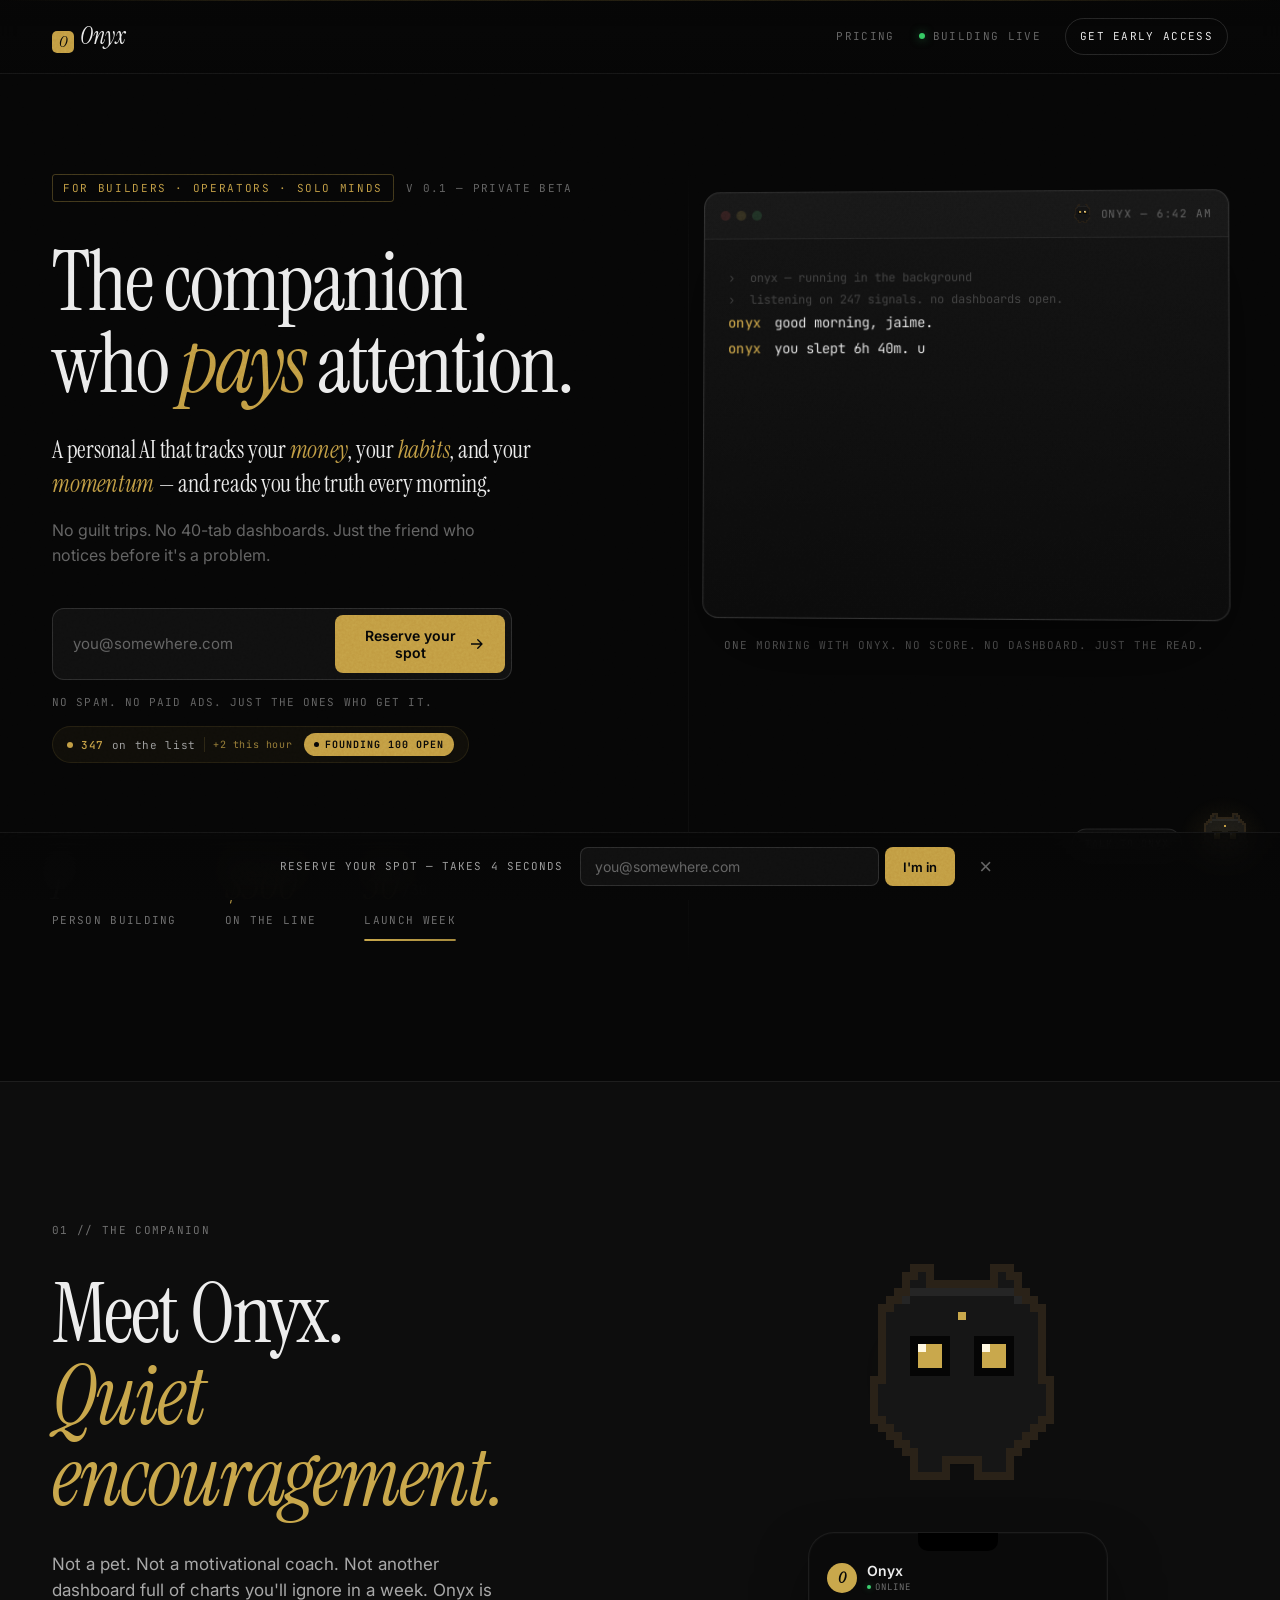
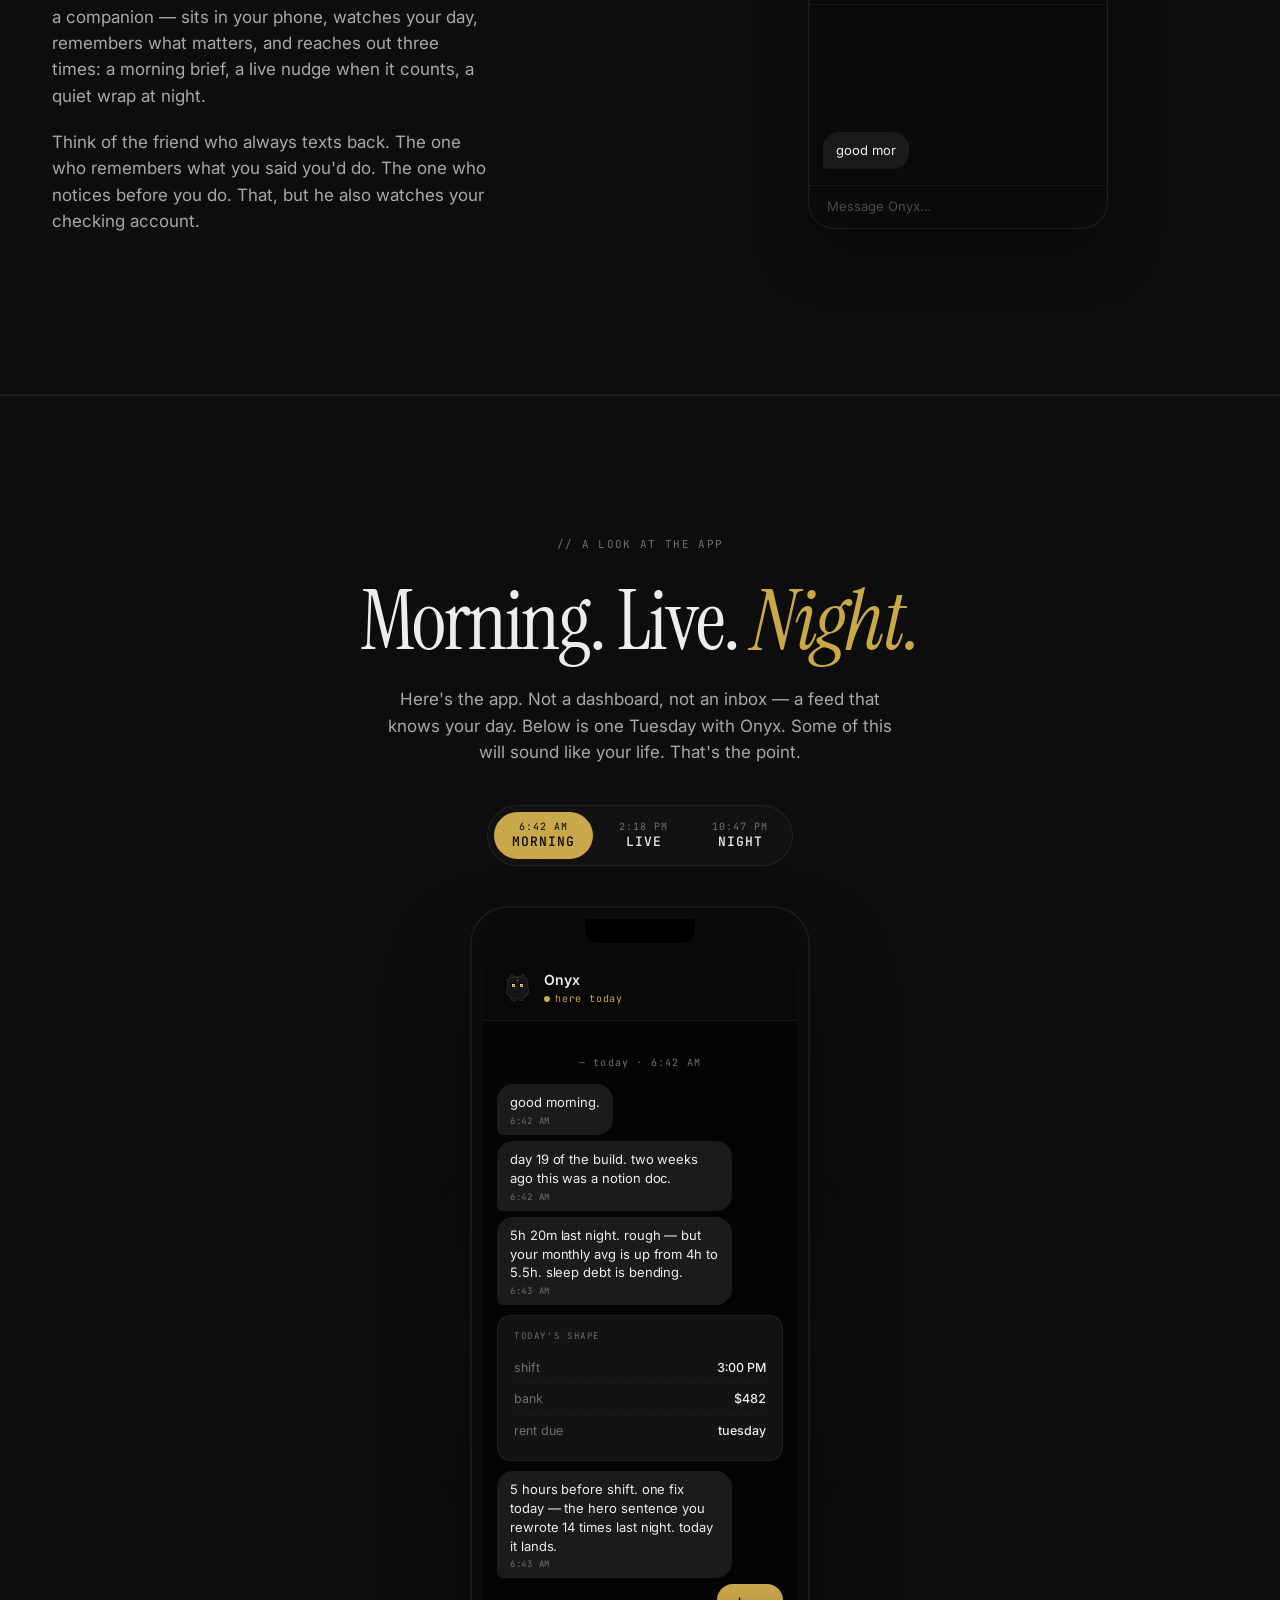
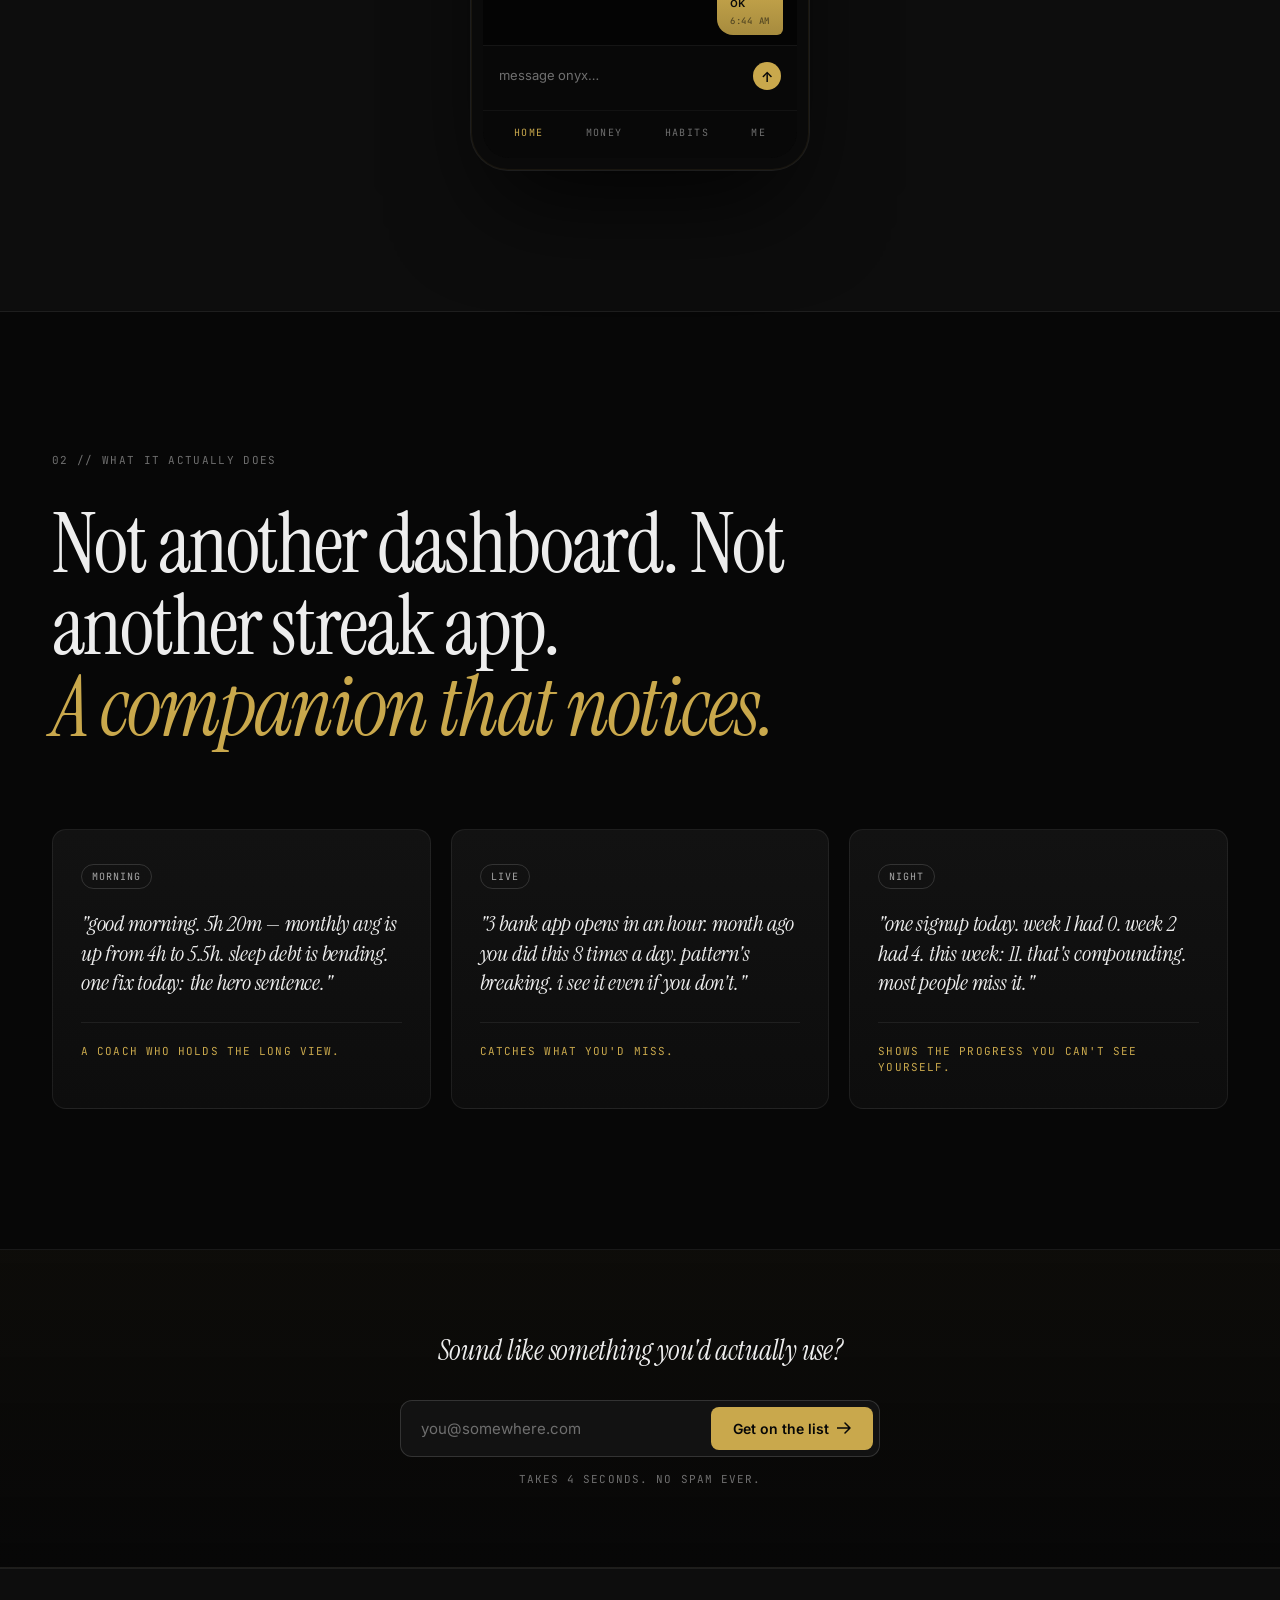
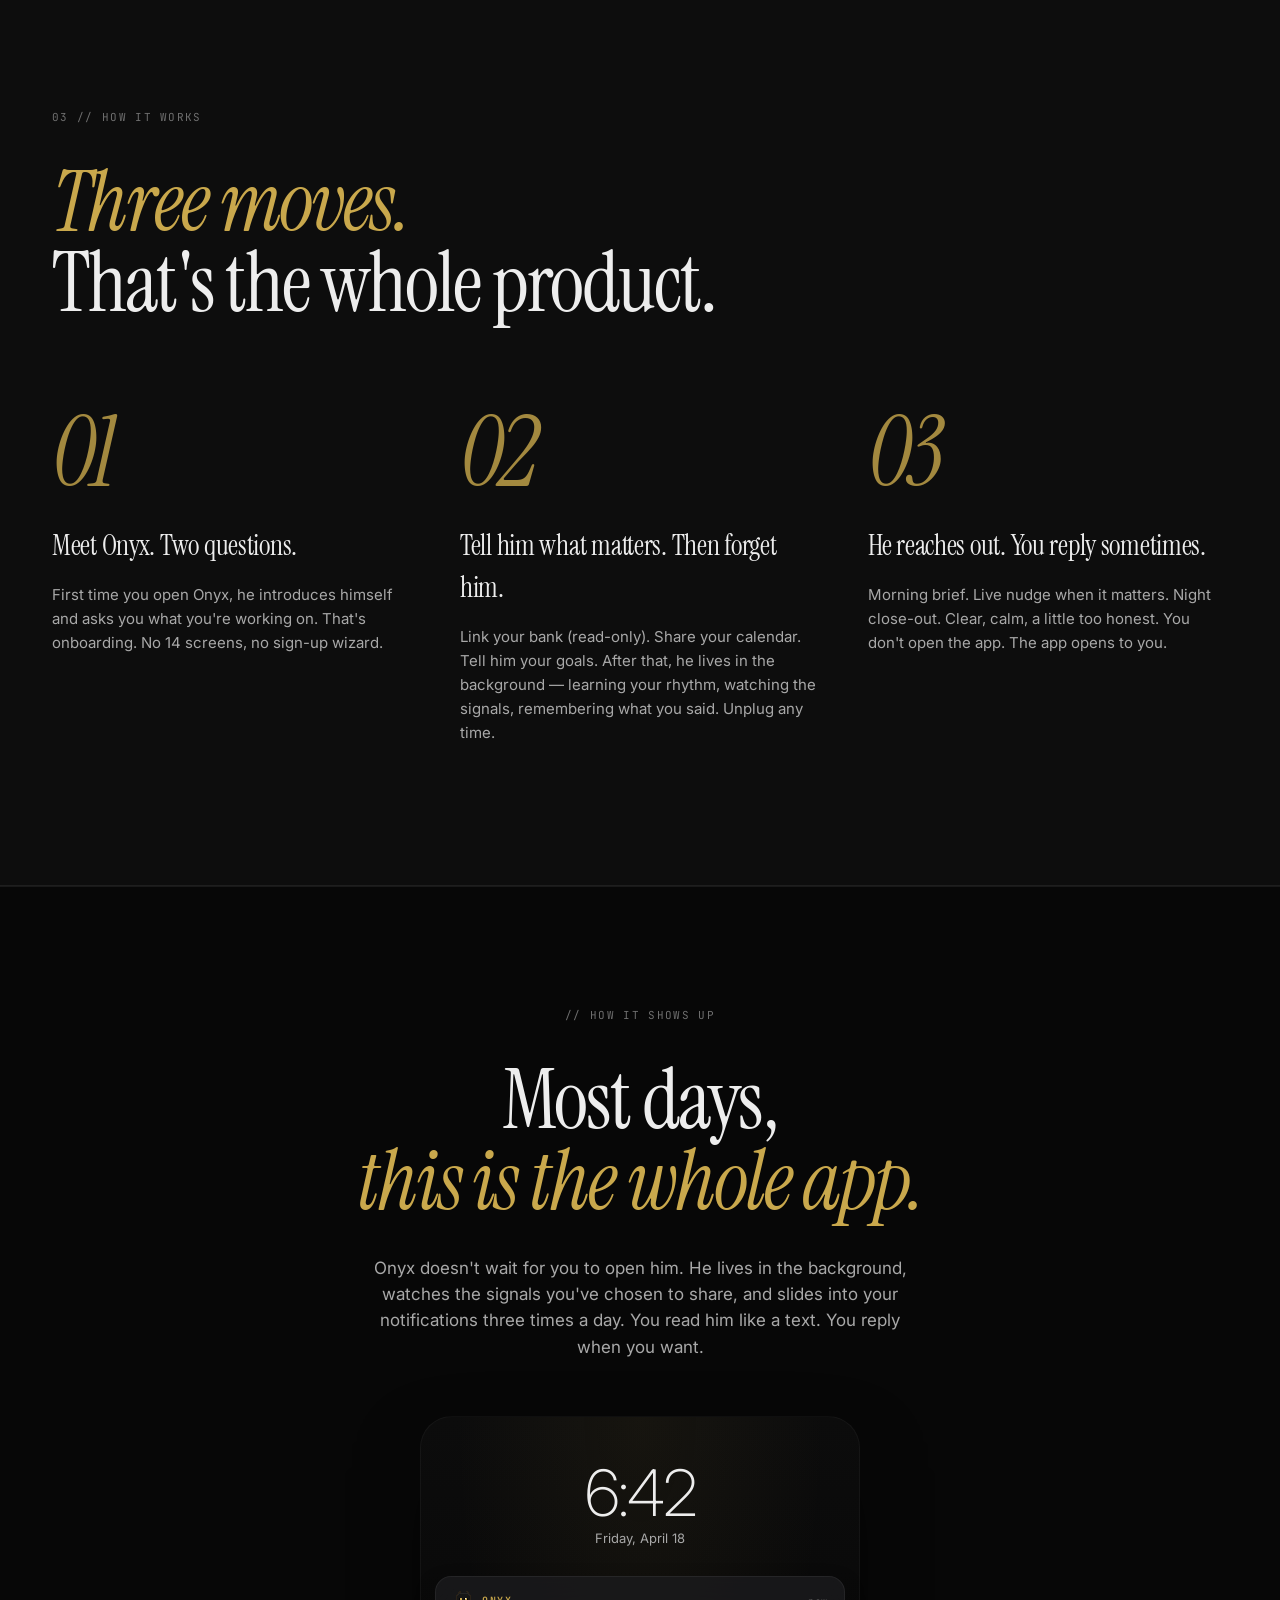
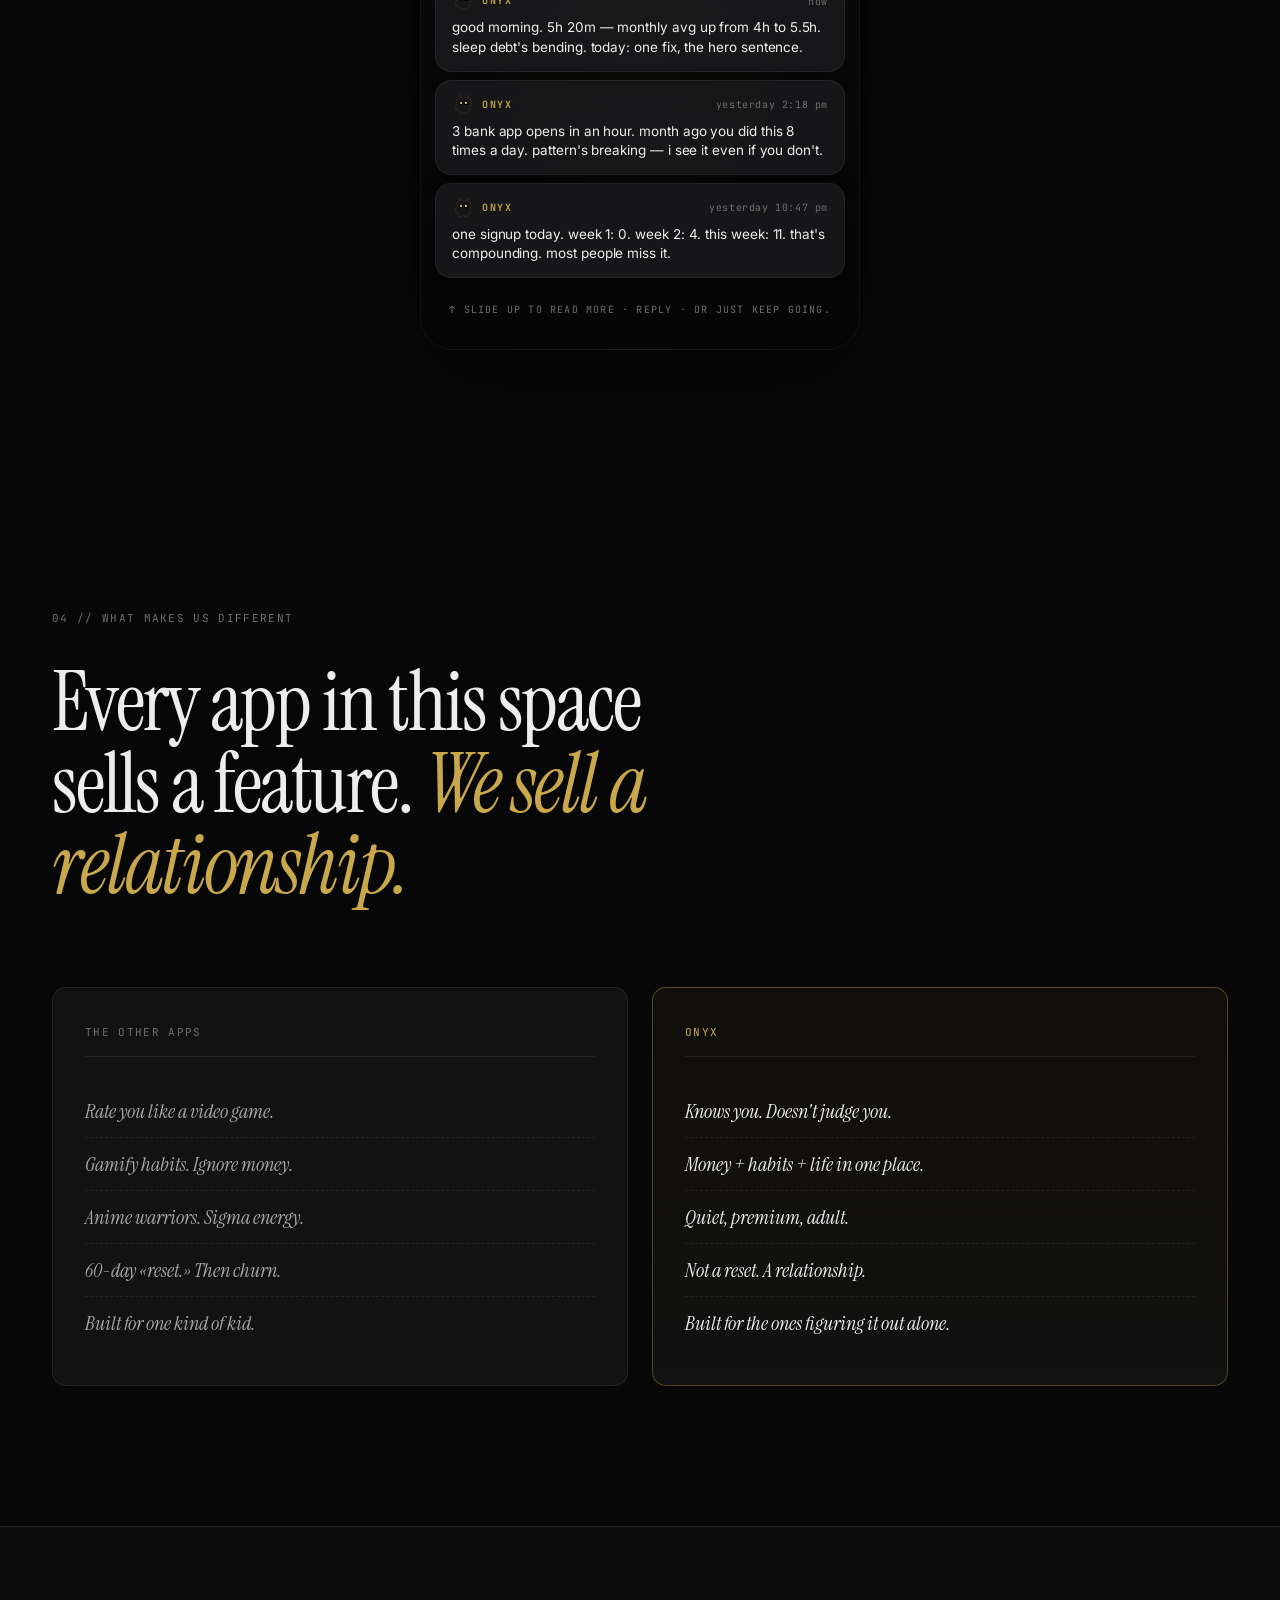
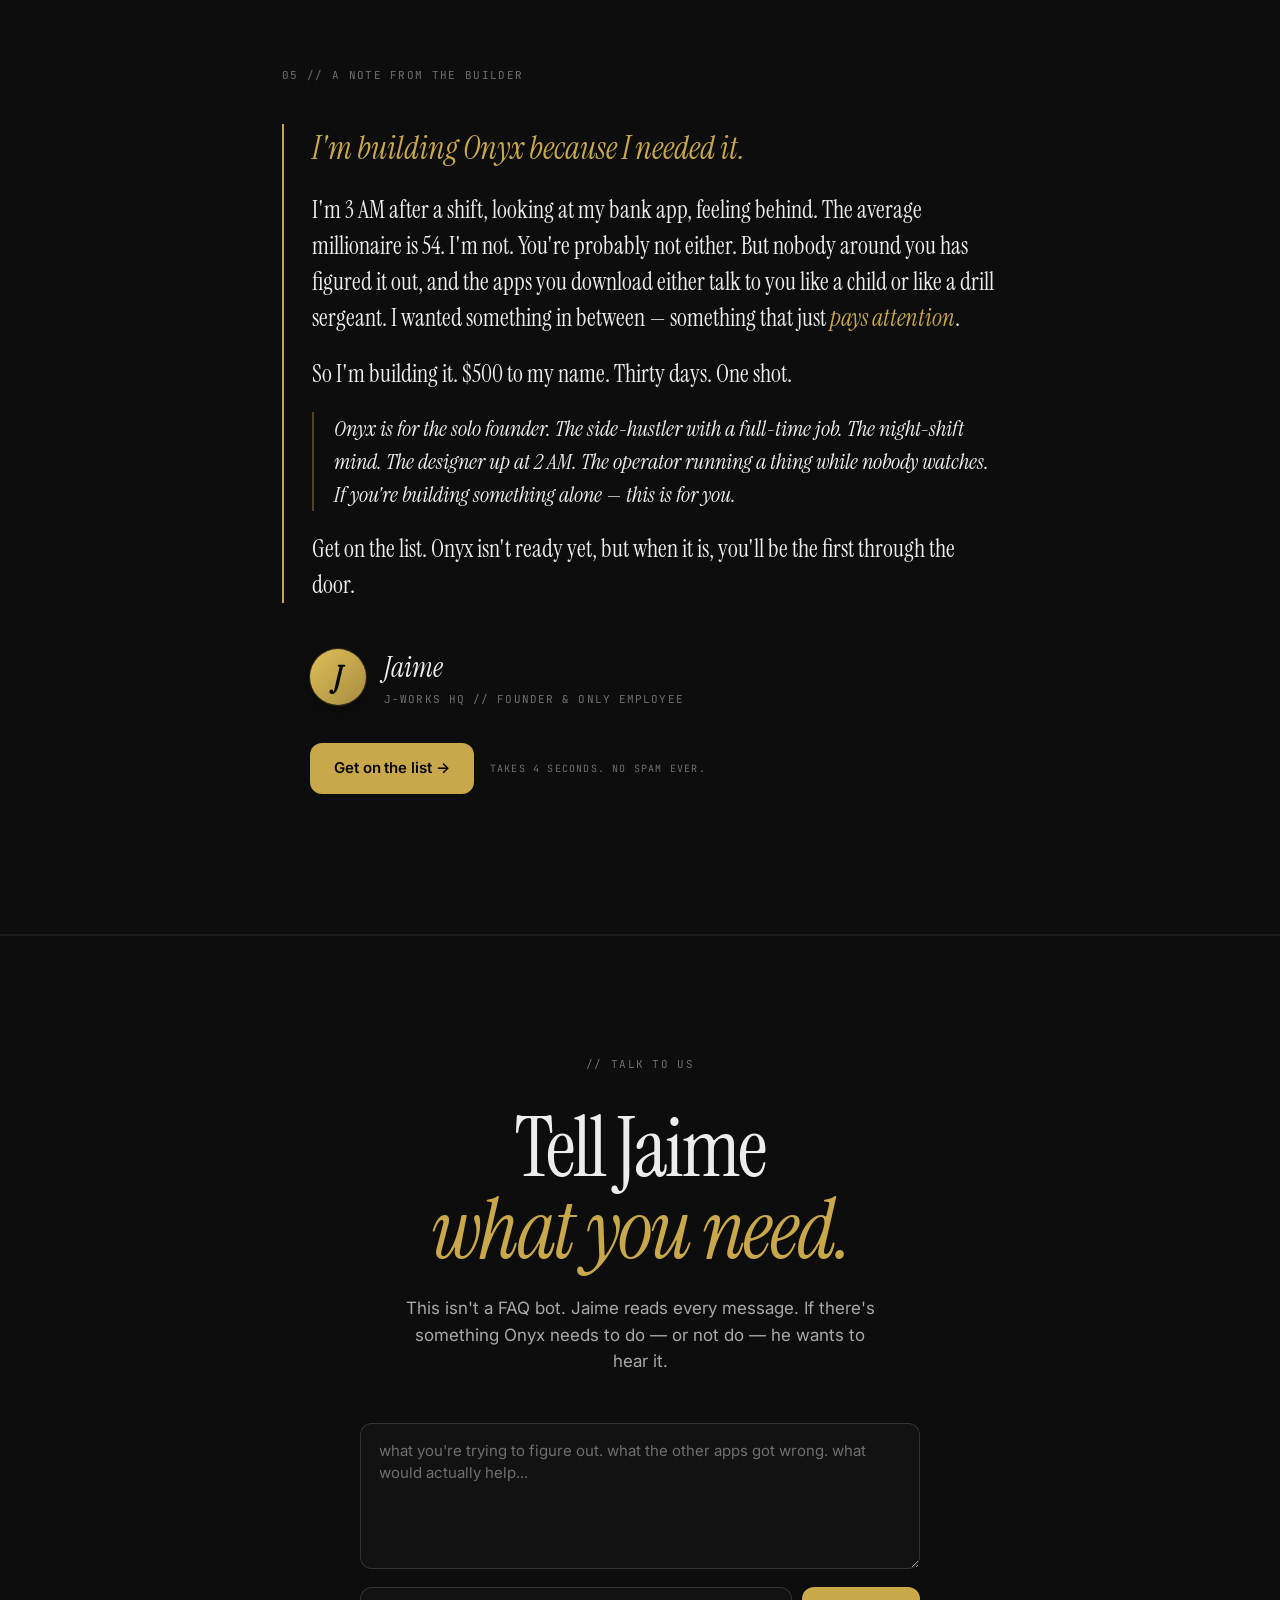
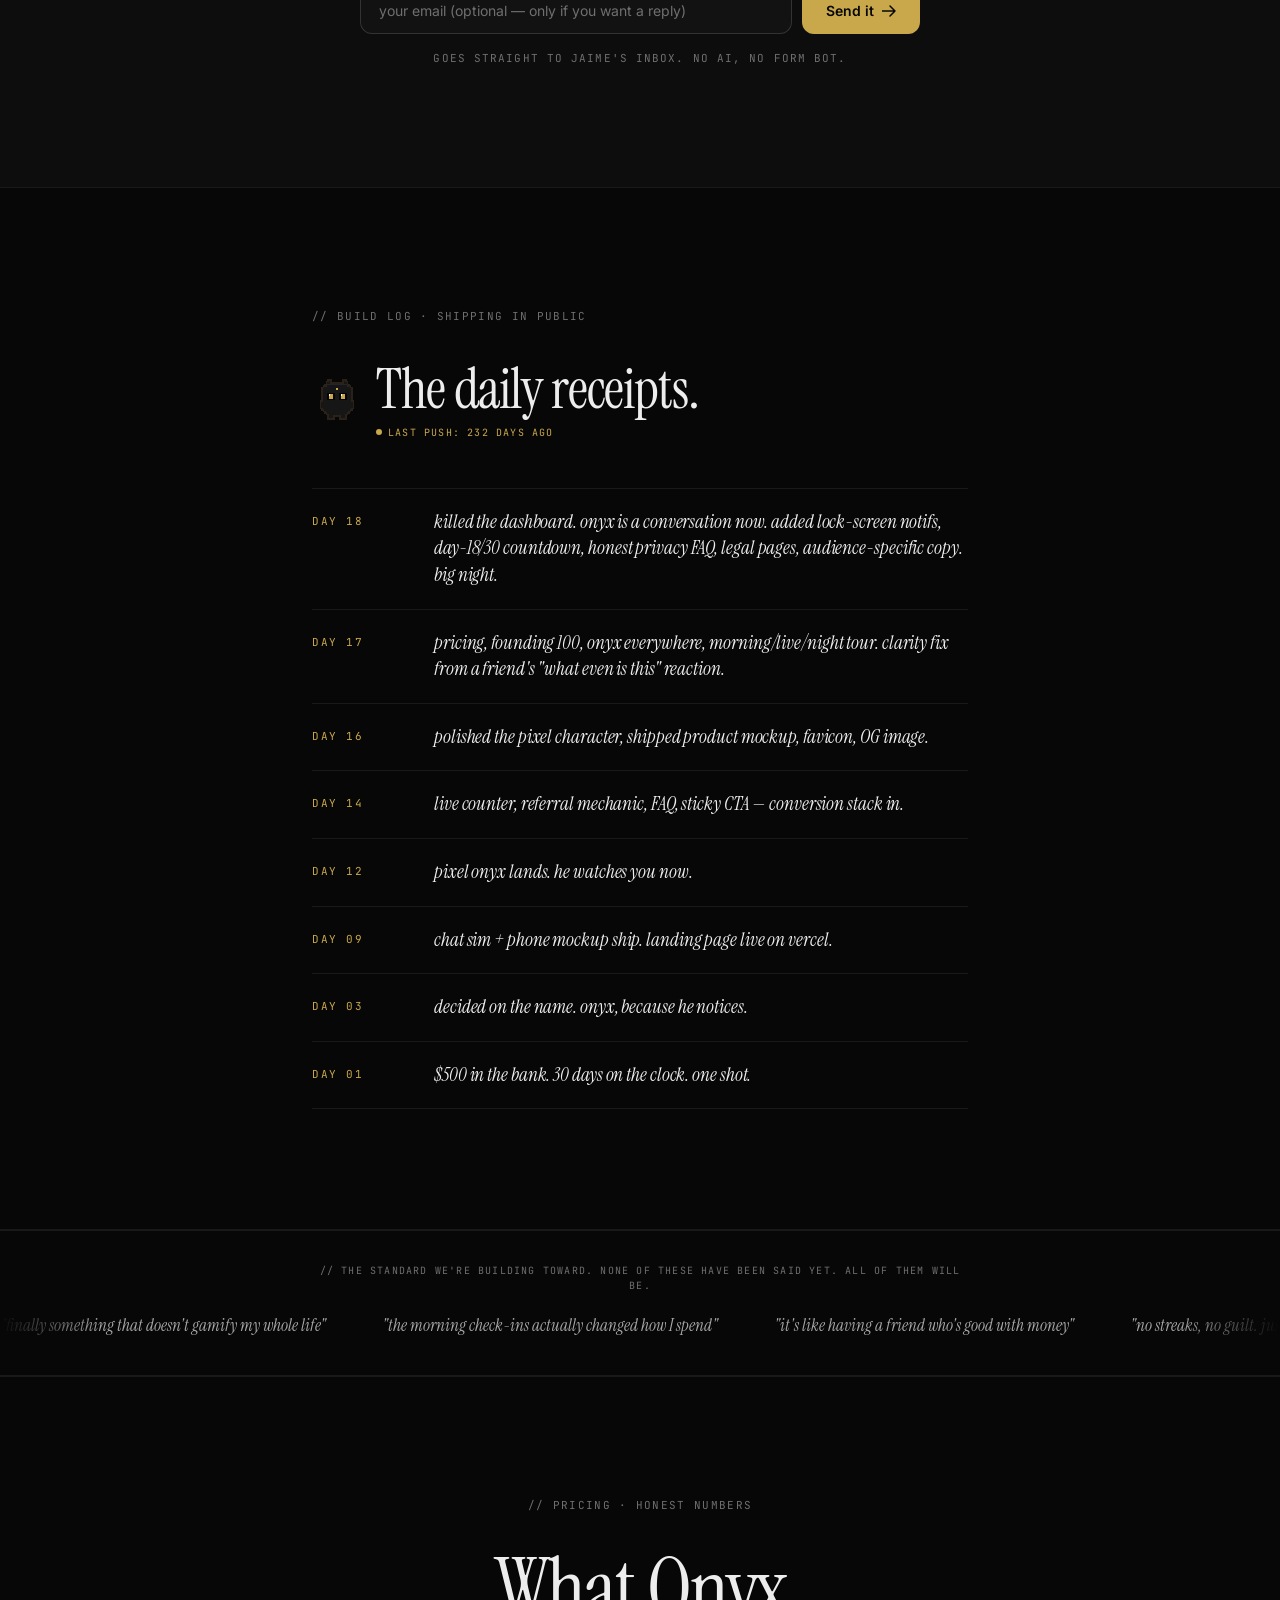
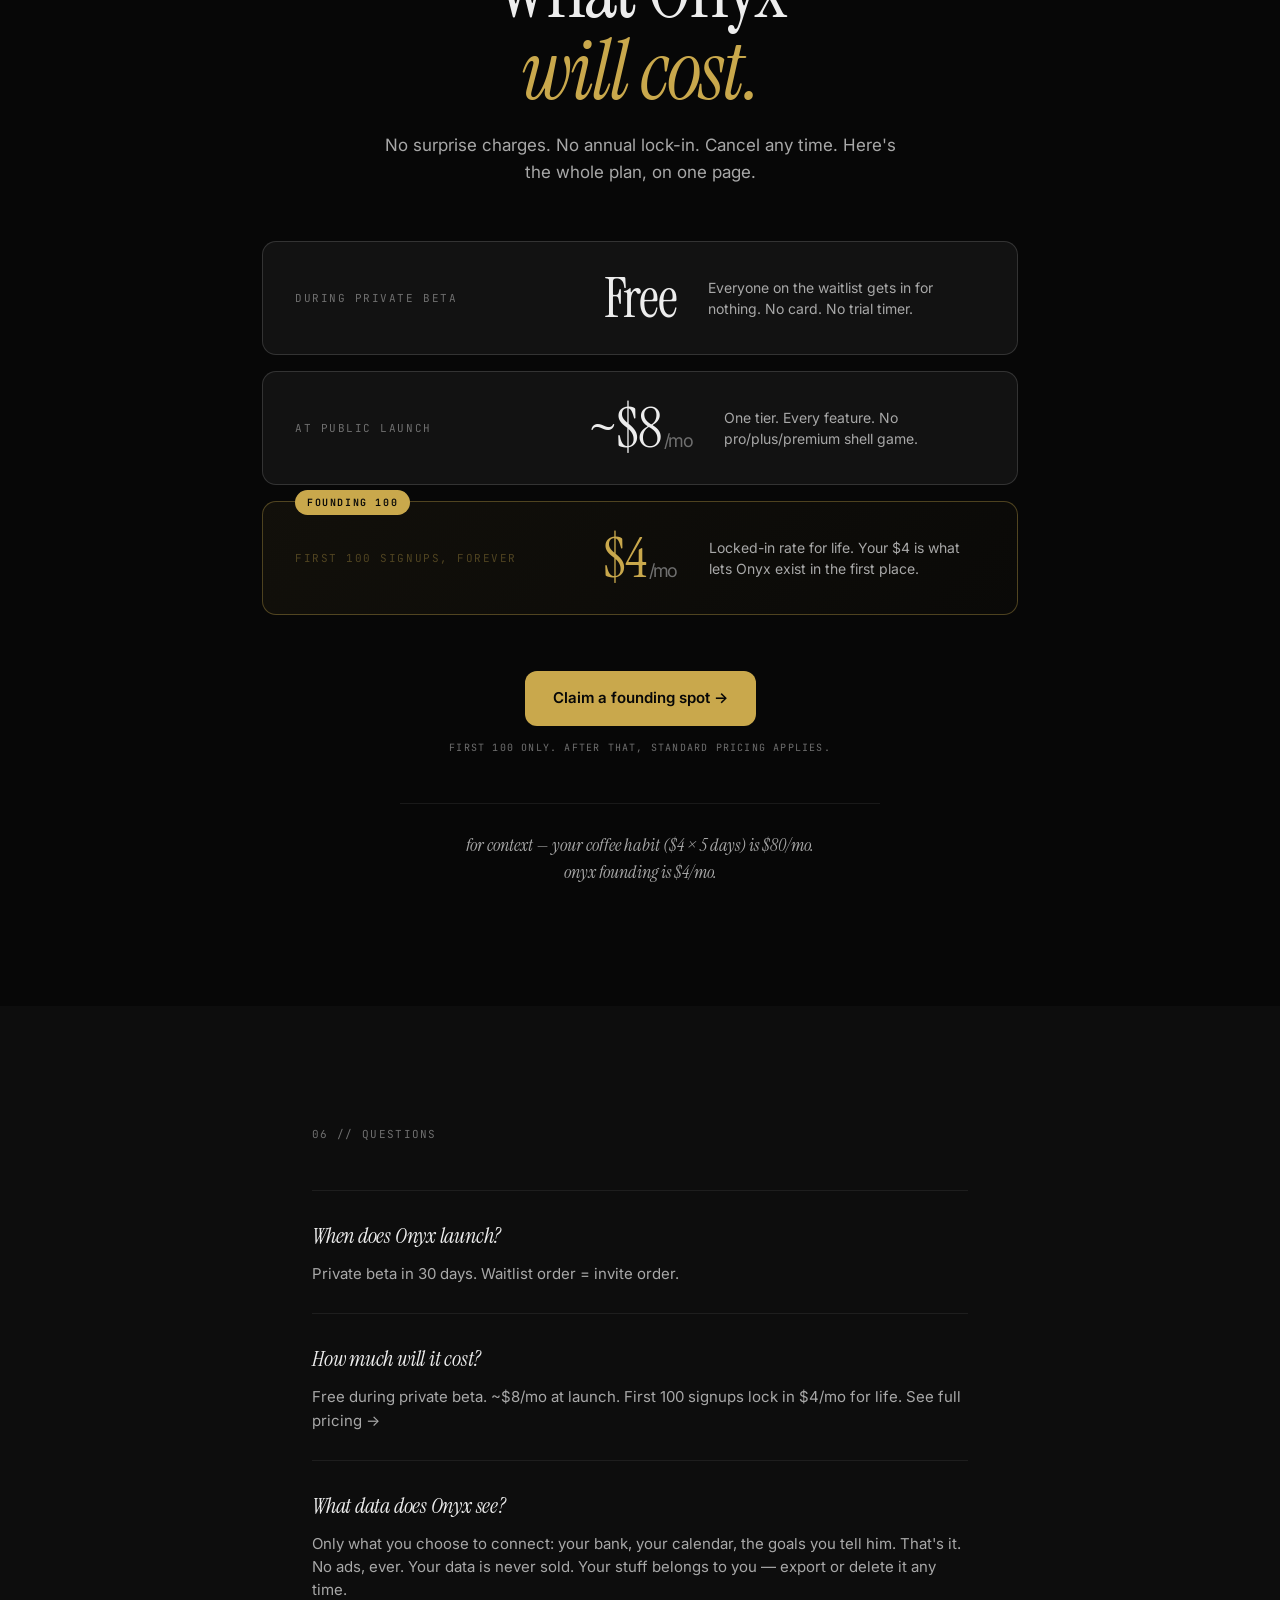
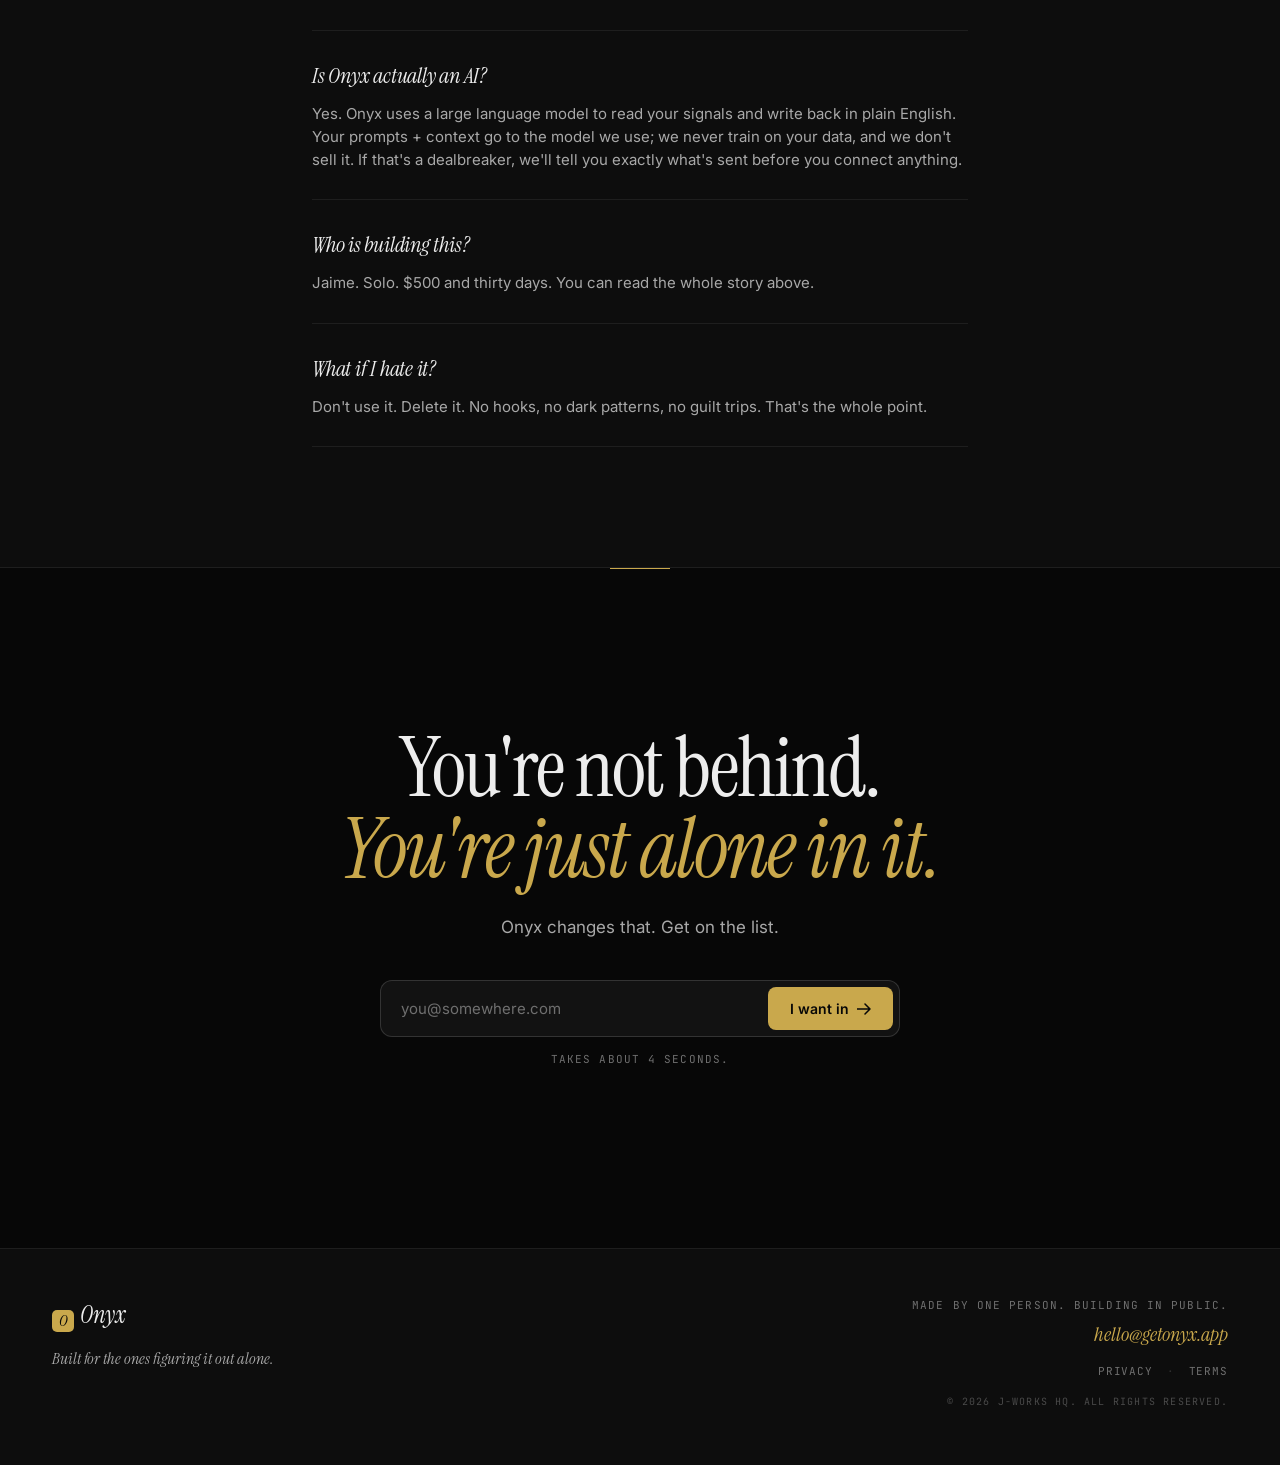
==== commit 79691b7f: "tab-swapped app mockup + coach voice that shows progress Two big pivots based on user feedback:  1) " ====
--- a/index.html
+++ b/index.html
@@ -235,17 +235,17 @@
       That's the point.
     </p>
 
-    <!-- Time-of-day tabs (scroll to moment in the chat) -->
+    <!-- Time-of-day tabs (swap the phone screen to that moment) -->
     <div class="product-times" role="tablist" aria-label="Time of day">
-      <button class="product-time is-active" data-anchor="chat-morning" role="tab" aria-selected="true">
+      <button class="product-time is-active" data-day="morning" role="tab" aria-selected="true">
         <span class="product-time__when">6:42 AM</span>
         <span class="product-time__label">Morning</span>
       </button>
-      <button class="product-time" data-anchor="chat-live" role="tab" aria-selected="false">
+      <button class="product-time" data-day="live" role="tab" aria-selected="false">
         <span class="product-time__when">2:18 PM</span>
         <span class="product-time__label">Live</span>
       </button>
-      <button class="product-time" data-anchor="chat-night" role="tab" aria-selected="false">
+      <button class="product-time" data-day="night" role="tab" aria-selected="false">
         <span class="product-time__when">10:47 PM</span>
         <span class="product-time__label">Night</span>
       </button>
@@ -265,31 +265,22 @@
             </div>
           </div>
 
-          <!-- Scrollable chat thread -->
-          <div class="chat-scroll" id="chat-scroll">
-
-            <div class="chat-time">&mdash; yesterday</div>
-
-            <div class="day-bubble day-bubble--onyx">
-              <div class="day-bubble__body">you showed the page to your friend today. he didn't get it.<span class="day-bubble__time">10:47 PM</span></div>
-            </div>
-            <div class="day-bubble day-bubble--onyx">
-              <div class="day-bubble__body">that hurt. you rewrote the hero sentence 14 times after.<span class="day-bubble__time">10:47 PM</span></div>
-            </div>
-            <div class="day-bubble day-bubble--onyx">
-              <div class="day-bubble__body">one reaction is information, not a verdict. sleep. we fix one sentence tomorrow. not the page.<span class="day-bubble__time">10:48 PM</span></div>
-            </div>
-
-            <div class="chat-time" id="chat-morning">&mdash; today &middot; 6:42 AM</div>
+          <!-- Day feeds — only the active one visible, tab-swapped -->
+
+          <!-- MORNING FEED -->
+          <div class="day-feed is-active" data-day="morning">
+            <div class="chat-time">&mdash; today &middot; 6:42 AM</div>
 
             <div class="day-bubble day-bubble--onyx">
               <div class="day-bubble__body">good morning.<span class="day-bubble__time">6:42 AM</span></div>
             </div>
             <div class="day-bubble day-bubble--onyx">
-              <div class="day-bubble__body">5h 20m. you fell asleep with chrome open.<span class="day-bubble__time">6:43 AM</span></div>
-            </div>
-
-            <!-- Context card: today's shape -->
+              <div class="day-bubble__body">day 19 of the build. two weeks ago this was a notion doc.<span class="day-bubble__time">6:42 AM</span></div>
+            </div>
+            <div class="day-bubble day-bubble--onyx">
+              <div class="day-bubble__body">5h 20m last night. rough — but your monthly avg is up from 4h to 5.5h. sleep debt is bending.<span class="day-bubble__time">6:43 AM</span></div>
+            </div>
+
             <div class="day-card">
               <div class="day-card__label">today's shape</div>
               <ul class="day-card__stats">
@@ -300,19 +291,24 @@
             </div>
 
             <div class="day-bubble day-bubble--onyx">
-              <div class="day-bubble__body">shift at 3 &mdash; you have time before. fix one sentence. not the whole page. just the one you kept rewriting.<span class="day-bubble__time">6:43 AM</span></div>
+              <div class="day-bubble__body">5 hours before shift. one fix today &mdash; the hero sentence you rewrote 14 times last night. today it lands.<span class="day-bubble__time">6:43 AM</span></div>
             </div>
             <div class="day-bubble day-bubble--user">
               <div class="day-bubble__body">ok<span class="day-bubble__time">6:44 AM</span></div>
             </div>
-
-            <div class="chat-time" id="chat-live">&mdash; 2:18 PM</div>
-
-            <div class="day-bubble day-bubble--onyx">
-              <div class="day-bubble__body">you've opened the bank app three times in an hour. the number's the same. that's fear, not strategy. close the tab.<span class="day-bubble__time">2:18 PM</span></div>
-            </div>
-
-            <!-- Alert card: spending flag -->
+          </div>
+
+          <!-- LIVE FEED (mid-day) -->
+          <div class="day-feed" data-day="live">
+            <div class="chat-time">&mdash; today &middot; 2:18 PM</div>
+
+            <div class="day-bubble day-bubble--onyx">
+              <div class="day-bubble__body">you've opened the bank app 3 times in an hour. number's the same.<span class="day-bubble__time">2:18 PM</span></div>
+            </div>
+            <div class="day-bubble day-bubble--onyx">
+              <div class="day-bubble__body">a month ago you were doing this 8 times a day. that pattern's breaking. i see it even if you don't.<span class="day-bubble__time">2:18 PM</span></div>
+            </div>
+
             <div class="day-card day-card--alert">
               <div class="day-card__flag"><span class="day-card__flag-dot"></span>spending &middot; just now</div>
               <div class="day-card__primary">&minus;$28.00</div>
@@ -324,22 +320,27 @@
             </div>
 
             <div class="day-bubble day-bubble--onyx">
-              <div class="day-bubble__body">want me to lock food till sunday too?<span class="day-bubble__time">2:19 PM</span></div>
+              <div class="day-bubble__body">third doordash this week. savings move keeps the progress going.<span class="day-bubble__time">2:19 PM</span></div>
             </div>
             <div class="day-bubble day-bubble--user">
-              <div class="day-bubble__body">yeah<span class="day-bubble__time">2:20 PM</span></div>
-            </div>
-            <div class="day-bubble day-bubble--onyx">
-              <div class="day-bubble__body">done. breathe.<span class="day-bubble__time">2:20 PM</span></div>
-            </div>
-
-            <div class="chat-time" id="chat-night">&mdash; 10:47 PM</div>
-
-            <div class="day-bubble day-bubble--onyx">
-              <div class="day-bubble__body">you shipped the new hero tonight. you called your mom. three minutes. she told you she's proud. you needed that.<span class="day-bubble__time">10:47 PM</span></div>
-            </div>
-
-            <!-- Recap card: today -->
+              <div class="day-bubble__body">lock it<span class="day-bubble__time">2:20 PM</span></div>
+            </div>
+            <div class="day-bubble day-bubble--onyx">
+              <div class="day-bubble__body">done. you're building financial muscle whether it feels like it or not.<span class="day-bubble__time">2:20 PM</span></div>
+            </div>
+          </div>
+
+          <!-- NIGHT FEED -->
+          <div class="day-feed" data-day="night">
+            <div class="chat-time">&mdash; today &middot; 10:47 PM</div>
+
+            <div class="day-bubble day-bubble--onyx">
+              <div class="day-bubble__body">one signup today.<span class="day-bubble__time">10:47 PM</span></div>
+            </div>
+            <div class="day-bubble day-bubble--onyx">
+              <div class="day-bubble__body">week 1 had 0. week 2 had 4. this week: 11. that's compounding. most people miss it because they only look at today.<span class="day-bubble__time">10:47 PM</span></div>
+            </div>
+
             <div class="day-card day-card--recap">
               <div class="day-card__label">today &middot; april 18</div>
               <ul class="day-card__stats">
@@ -352,9 +353,11 @@
             </div>
 
             <div class="day-bubble day-bubble--onyx">
-              <div class="day-bubble__body">doesn't feel like momentum. it is. sleep &mdash; day 19 turns into day 20 fast.<span class="day-bubble__time">10:49 PM</span></div>
-            </div>
-
+              <div class="day-bubble__body">you called your mom. three weeks of not calling. today you did. i saw.<span class="day-bubble__time">10:48 PM</span></div>
+            </div>
+            <div class="day-bubble day-bubble--onyx">
+              <div class="day-bubble__body">day 19 down. 11 left. sleep.<span class="day-bubble__time">10:49 PM</span></div>
+            </div>
           </div>
 
           <!-- Input bar (static mock) -->
@@ -389,29 +392,28 @@
       <article class="card">
         <div class="card__tag">morning</div>
         <p class="card__quote">
-          "good morning. 5h 20m. shift at 3 — you have time before.
-          fix one sentence. not the whole page. just the one."
+          "good morning. 5h 20m — monthly avg is up from 4h to 5.5h.
+          sleep debt is bending. one fix today: the hero sentence."
         </p>
-        <div class="card__sub">Not a report. A check-in.</div>
+        <div class="card__sub">A coach who holds the long view.</div>
       </article>
 
       <article class="card">
         <div class="card__tag">live</div>
         <p class="card__quote">
-          "you've opened the bank app three times in an hour. the number's
-          the same. that's fear, not strategy. close the tab. eat something."
+          "3 bank app opens in an hour. month ago you did this 8 times
+          a day. pattern's breaking. i see it even if you don't."
         </p>
-        <div class="card__sub">Catches what you'd miss. No lecture.</div>
+        <div class="card__sub">Catches what you'd miss.</div>
       </article>
 
       <article class="card">
         <div class="card__tag">night</div>
         <p class="card__quote">
-          "you showed the page to your friend today. he didn't get it. one
-          reaction is information, not a verdict. we fix one sentence
-          tomorrow. not the page."
+          "one signup today. week 1 had 0. week 2 had 4. this week:
+          11. that's compounding. most people miss it."
         </p>
-        <div class="card__sub">Witnesses the work nobody else sees.</div>
+        <div class="card__sub">Shows the progress you can't see yourself.</div>
       </article>
     </div>
   </div>
@@ -499,7 +501,7 @@
             <span class="notif__name">ONYX</span>
             <span class="notif__when">now</span>
           </div>
-          <div class="notif__body">good morning. 5h 20m. shift at 3 &mdash; you have time before. fix one sentence. not the whole page.</div>
+          <div class="notif__body">good morning. 5h 20m &mdash; monthly avg up from 4h to 5.5h. sleep debt's bending. today: one fix, the hero sentence.</div>
         </div>
         <div class="notif">
           <div class="notif__head">
@@ -507,7 +509,7 @@
             <span class="notif__name">ONYX</span>
             <span class="notif__when">yesterday 2:18 PM</span>
           </div>
-          <div class="notif__body">you've opened the bank app three times in an hour. the number's the same. that's fear, not strategy. close the tab.</div>
+          <div class="notif__body">3 bank app opens in an hour. month ago you did this 8 times a day. pattern's breaking &mdash; i see it even if you don't.</div>
         </div>
         <div class="notif">
           <div class="notif__head">
@@ -515,7 +517,7 @@
             <span class="notif__name">ONYX</span>
             <span class="notif__when">yesterday 10:47 PM</span>
           </div>
-          <div class="notif__body">you showed the page to your friend today. he didn't get it. one reaction is information, not a verdict. sleep.</div>
+          <div class="notif__body">one signup today. week 1: 0. week 2: 4. this week: 11. that's compounding. most people miss it.</div>
         </div>
       </div>
 
--- a/styles.css
+++ b/styles.css
@@ -1444,15 +1444,15 @@
   .chat-head__avatar { width: 28px; height: 28px; }
   .day-bubble { max-width: 86%; }
   .day-bubble__body { font-size: 12px; padding: 8px 12px 6px; }
-  /* On mobile, let chat expand inline — avoids the "scroll-trap" where
-     touch-scrolling inside the chat keeps the page stuck. The phone
-     frame just grows to show the whole day at once. */
-  .chat-scroll {
-    padding: 12px 10px 10px;
-    overflow: visible;
-    max-height: none;
-  }
+  /* On mobile, let the active day-feed expand inline so the whole
+     moment shows without internal scroll (avoids touch-scroll traps). */
+  .day-feed { overflow: visible; padding: 12px 10px 10px; }
   .product-phone__screen--chat { min-height: 0; }
+  .day-card { padding: 12px 14px; }
+  .day-card__primary { font-size: 26px; }
+  .day-card__btn { font-size: 10.5px; padding: 8px 8px; }
+  .app-tabs { padding: 8px 6px 12px; }
+  .app-tabs__item { font-size: 9px; letter-spacing: 0.1em; }
   .notifs { padding: 80px 0; }
   .notifs__intro { margin-bottom: 40px; }
   .notifs__stage { padding: 32px 0 24px; margin: 0 20px; }
@@ -1635,25 +1635,22 @@
   animation: livePulse 1.4s ease-in-out infinite;
 }
 
-/* Scrollable chat thread */
-.chat-scroll {
+/* Day feeds — each tab reveals one focused snapshot */
+.day-feed {
+  display: none;
   flex: 1;
-  overflow-y: auto;
-  overflow-x: hidden;
-  padding: 16px 14px 12px;
-  display: flex;
   flex-direction: column;
   gap: 6px;
-  scrollbar-width: thin;
-  scrollbar-color: rgba(255,255,255,0.08) transparent;
-  scroll-behavior: smooth;
-  -webkit-overflow-scrolling: touch;
-}
-.chat-scroll::-webkit-scrollbar { width: 3px; }
-.chat-scroll::-webkit-scrollbar-track { background: transparent; }
-.chat-scroll::-webkit-scrollbar-thumb {
-  background: rgba(255,255,255,0.08);
-  border-radius: 2px;
+  padding: 14px 14px 10px;
+  overflow-y: auto;
+}
+.day-feed.is-active {
+  display: flex;
+  animation: dayFeedIn 0.4s cubic-bezier(0.16, 1, 0.3, 1);
+}
+@keyframes dayFeedIn {
+  from { opacity: 0; transform: translateY(6px); }
+  to   { opacity: 1; transform: translateY(0); }
 }
 
 /* Time/day separators */
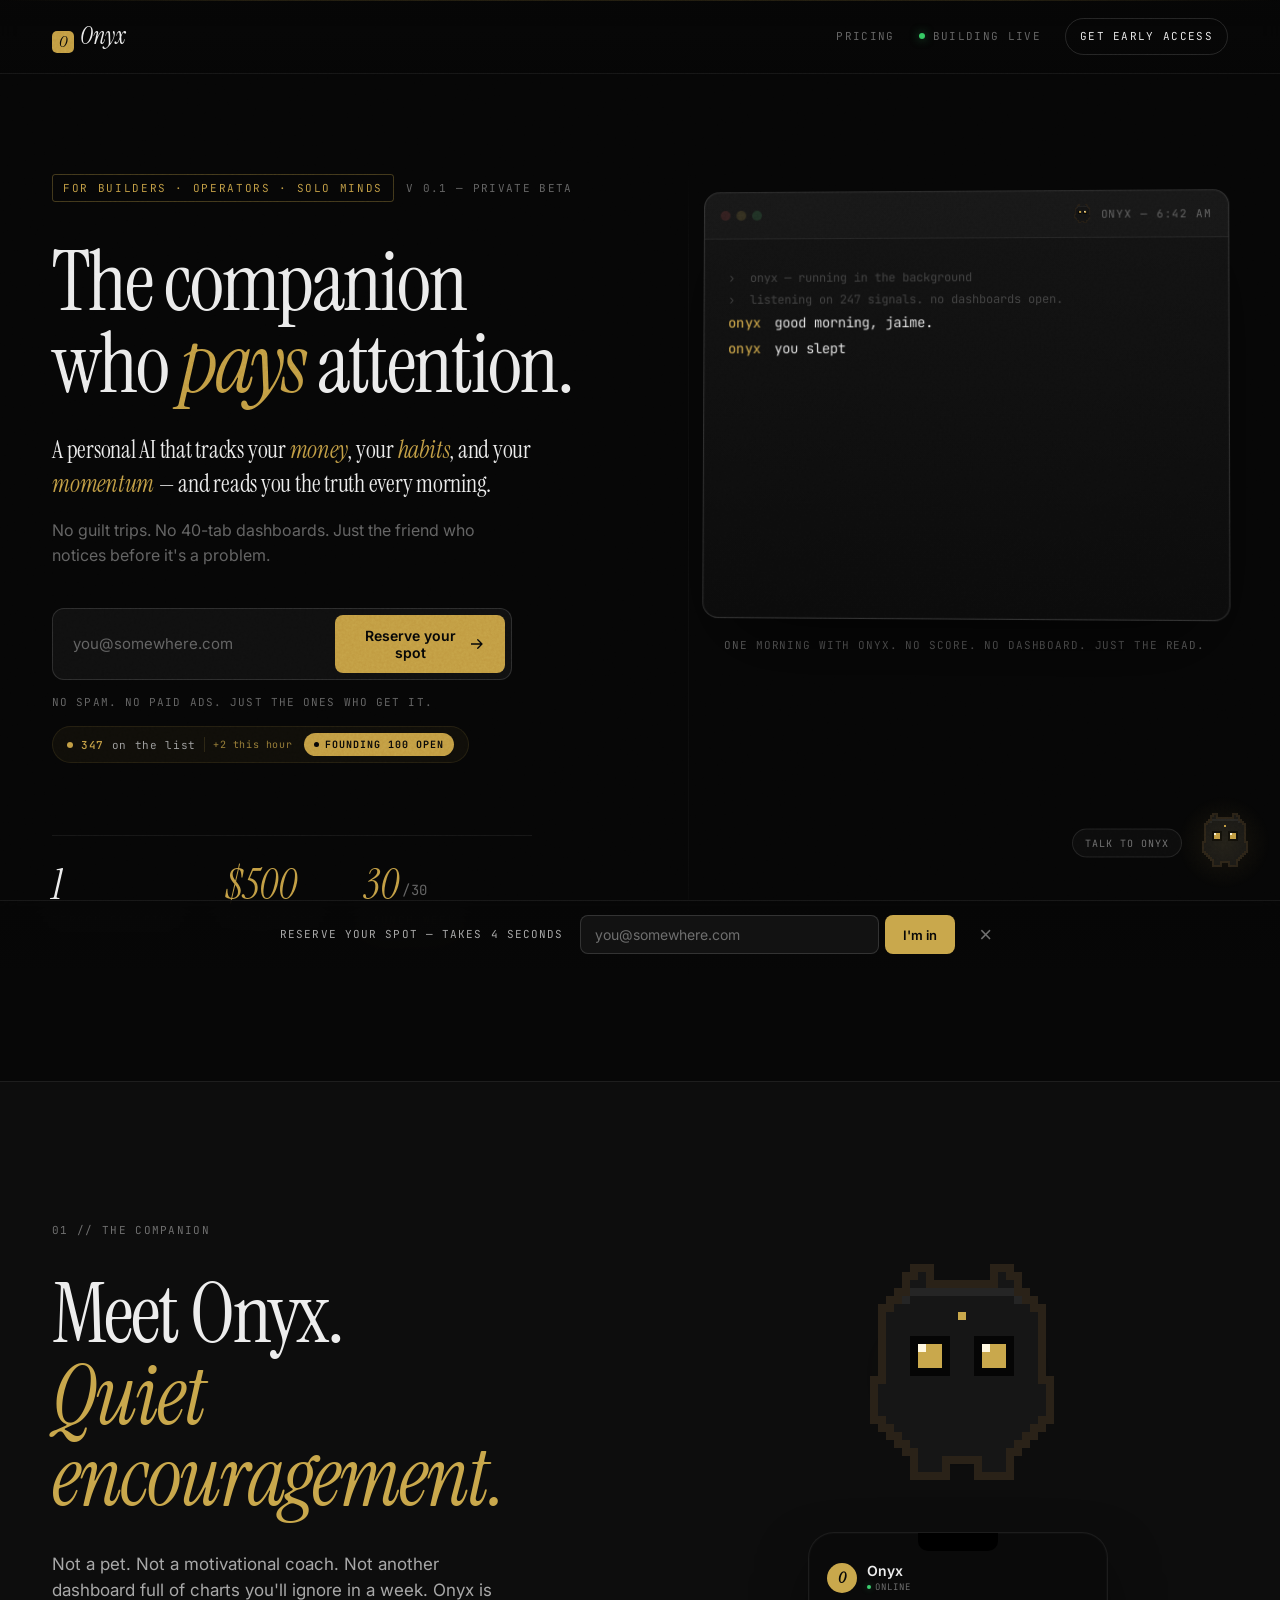
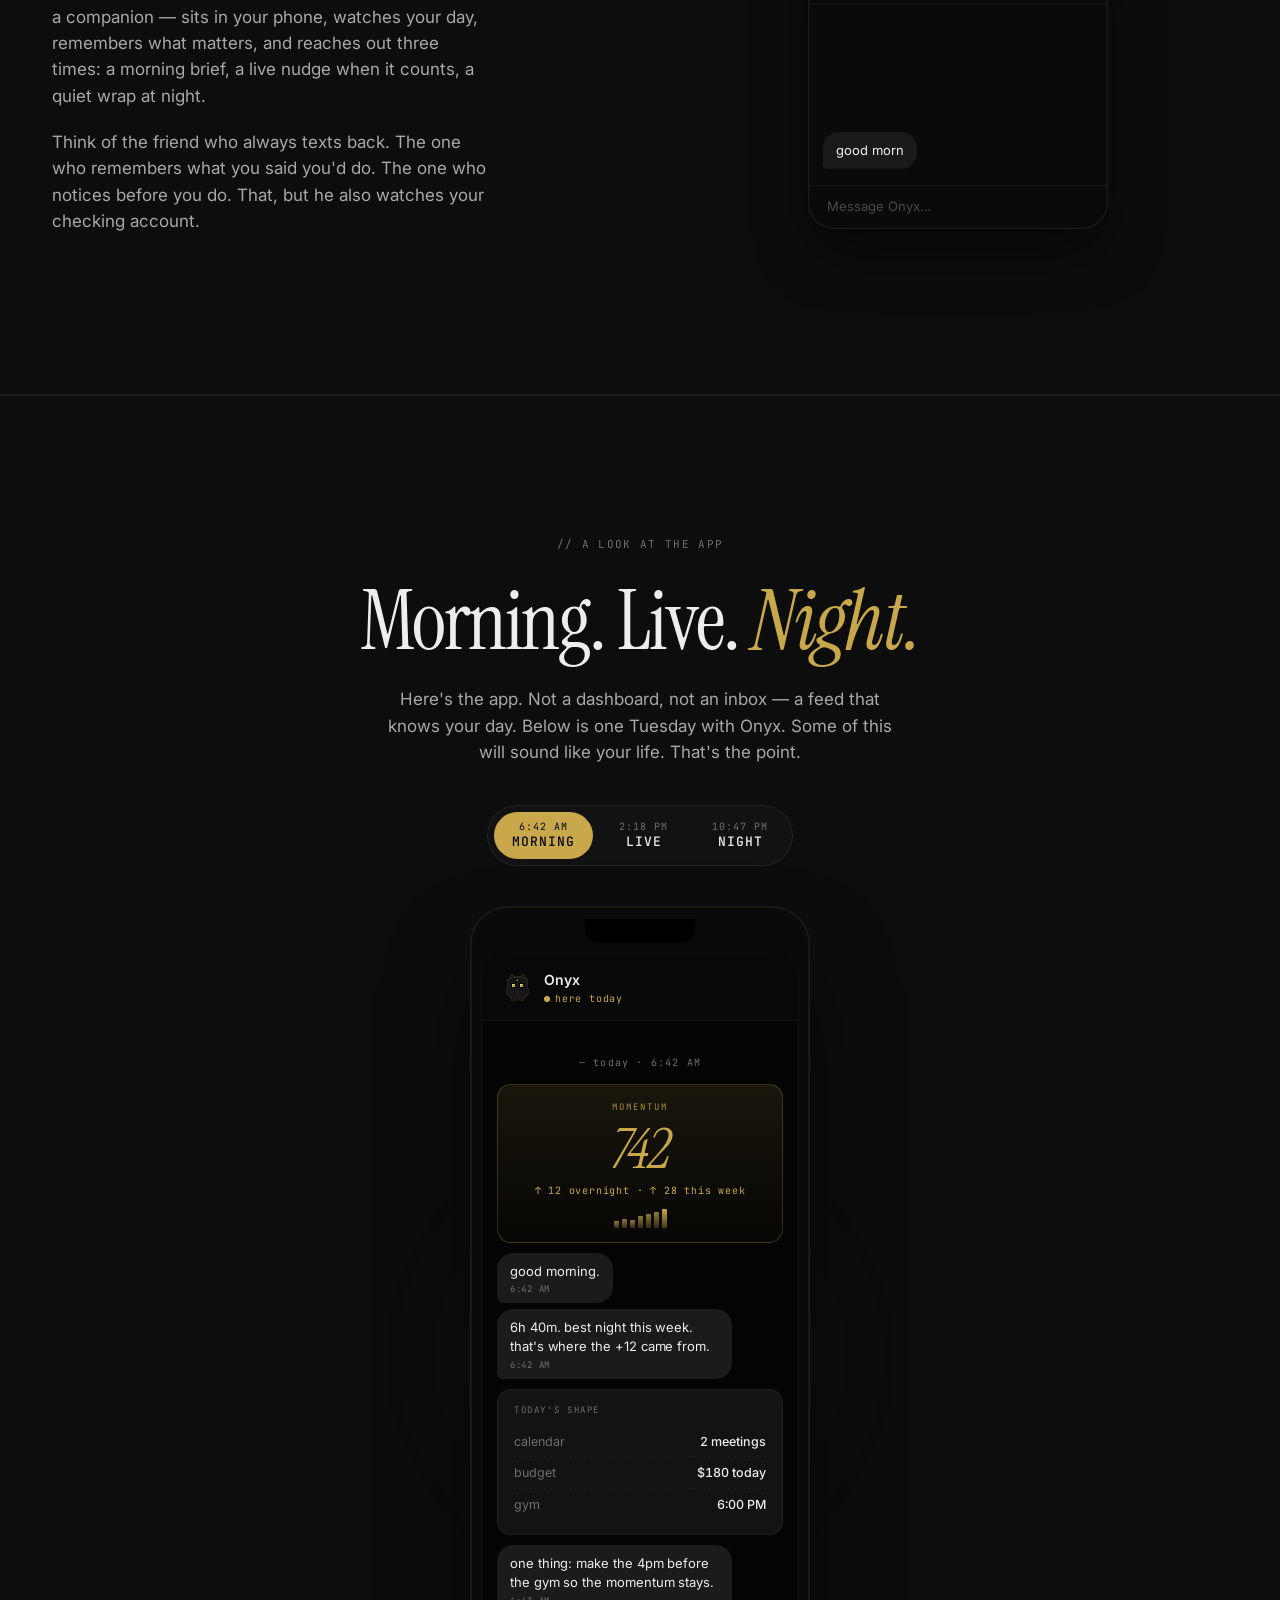
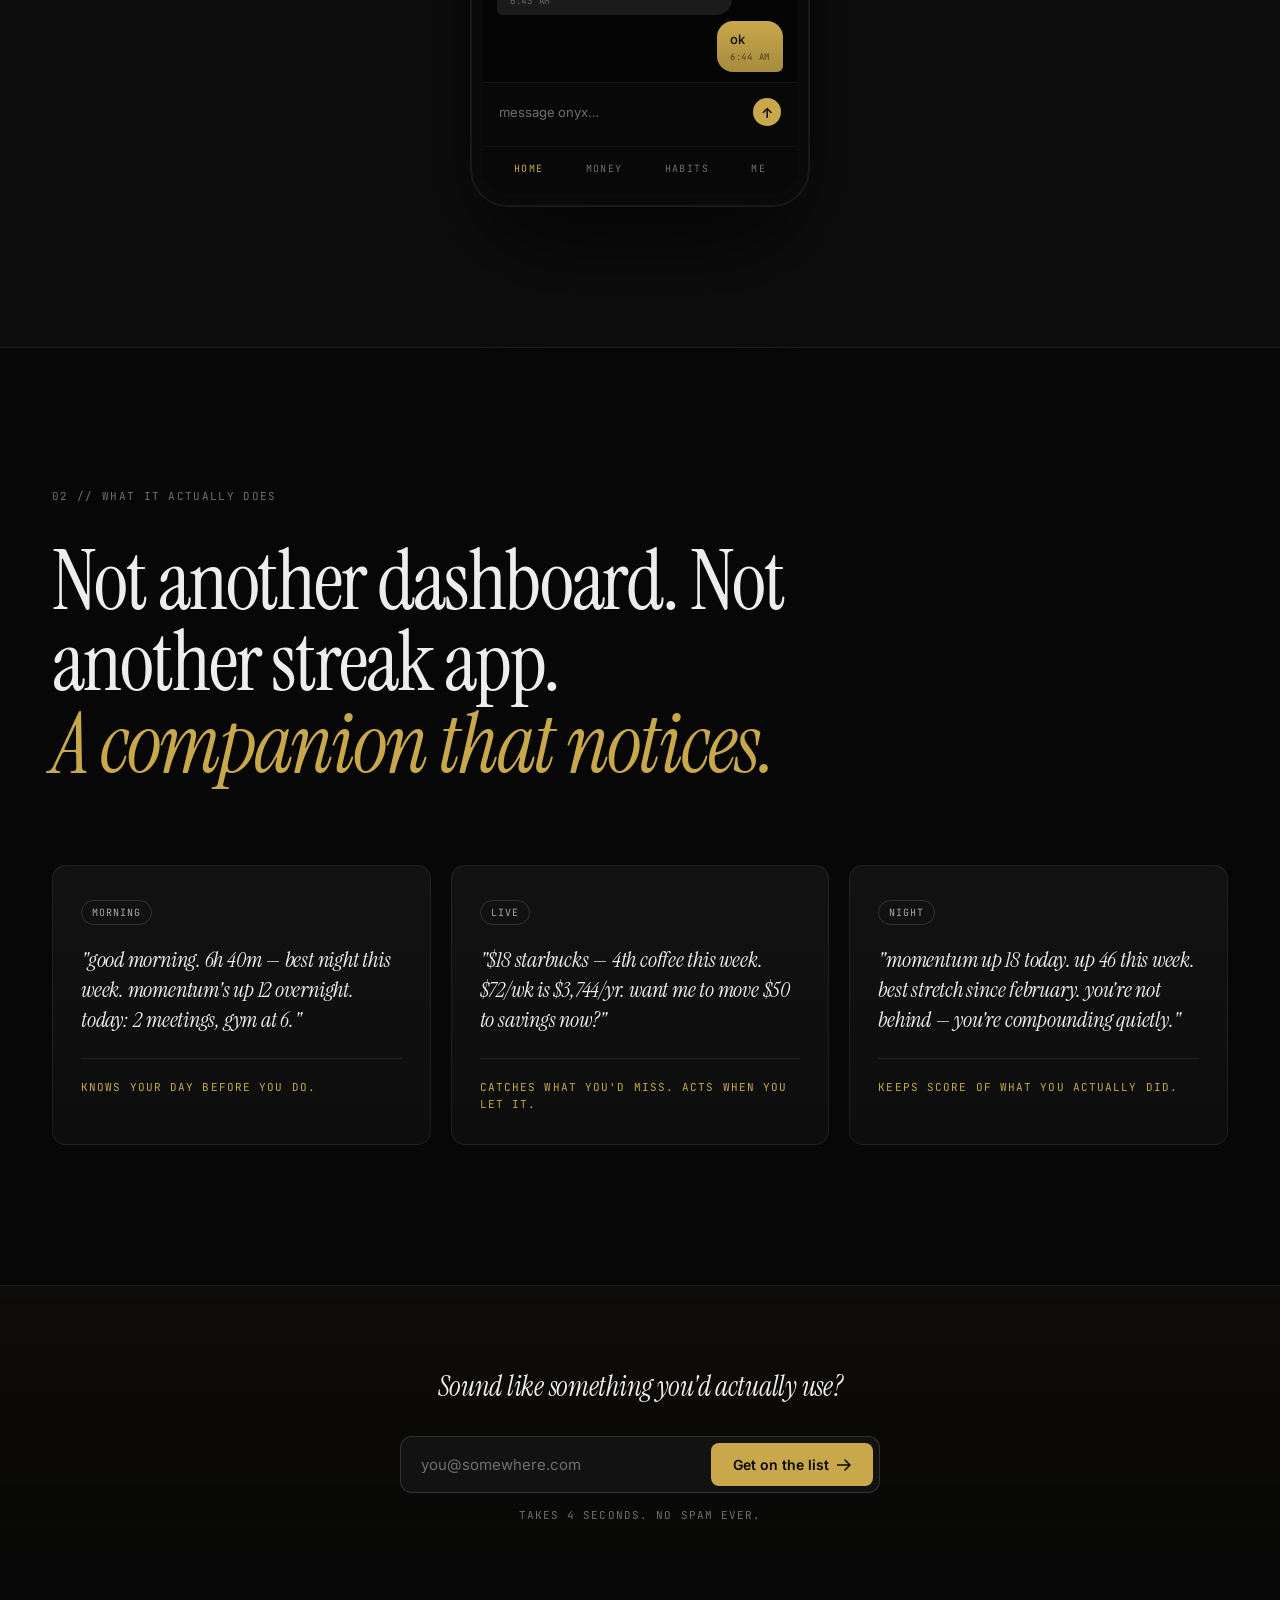
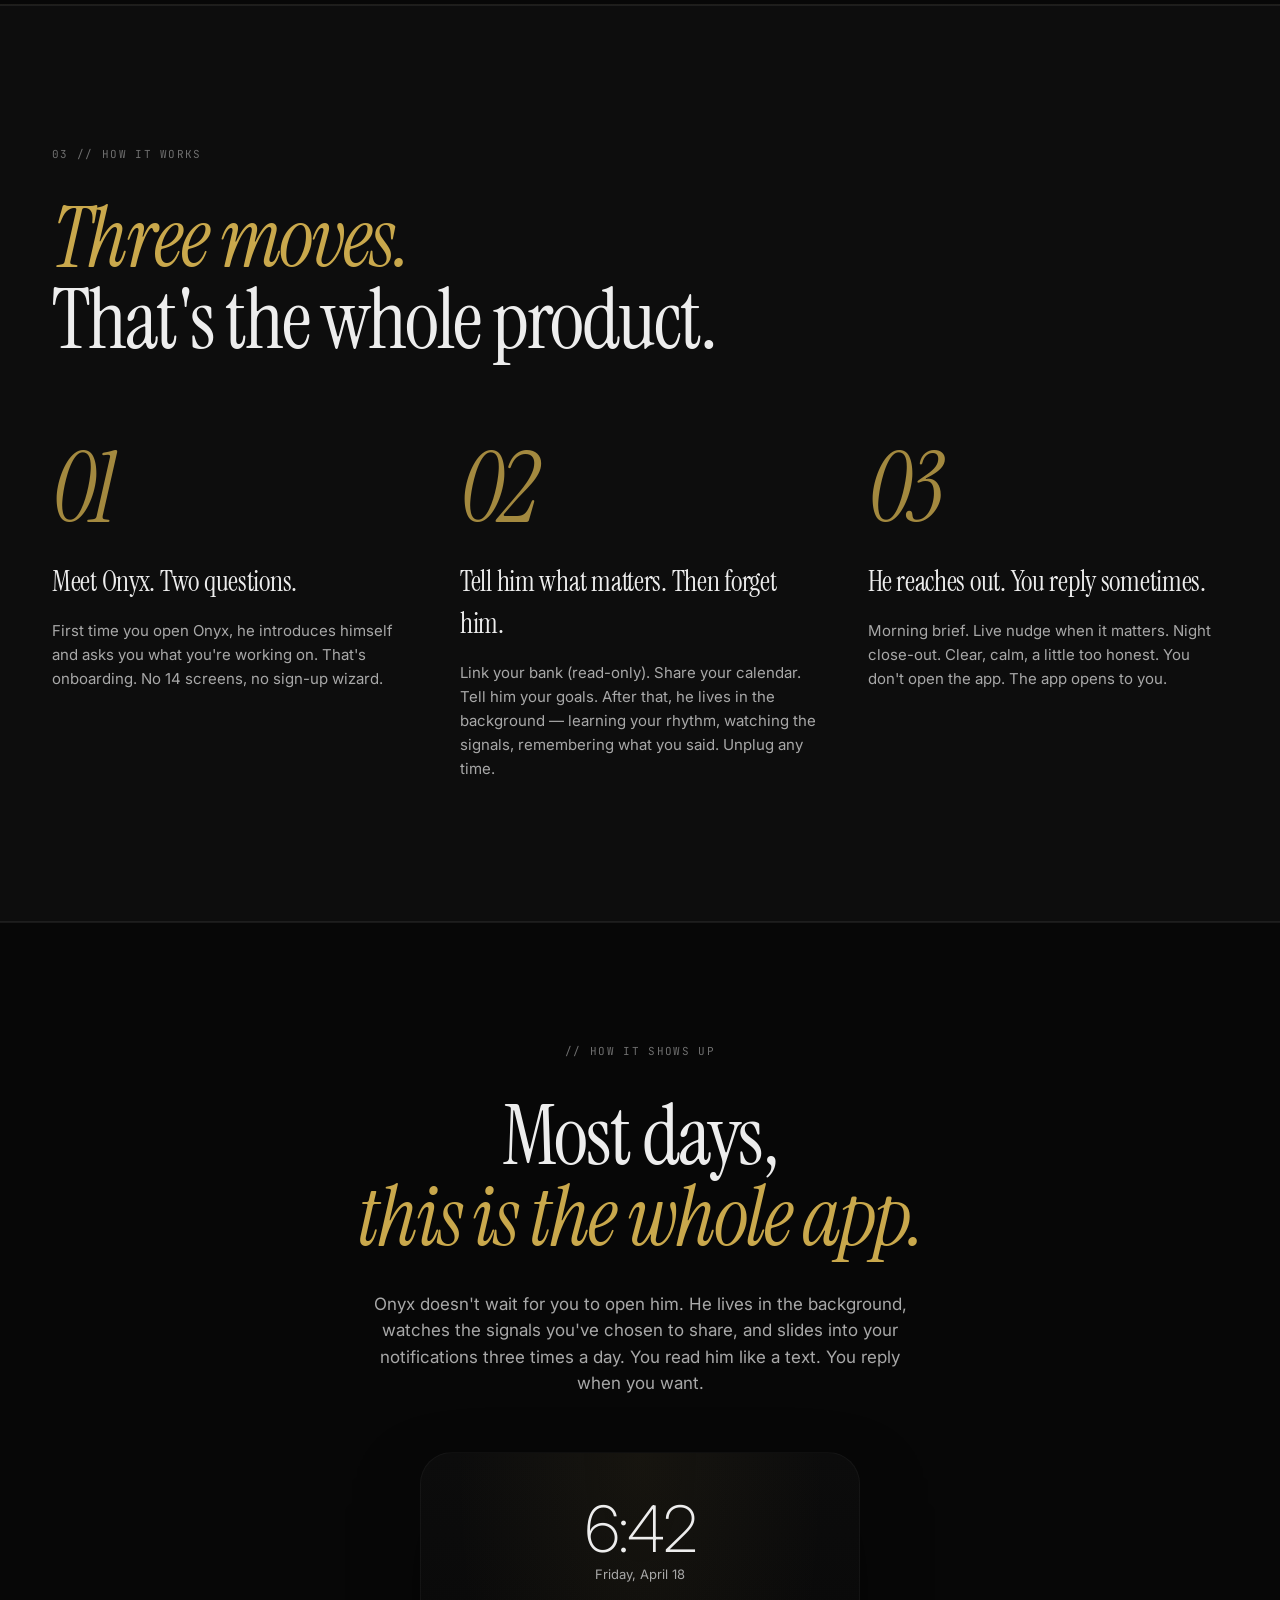
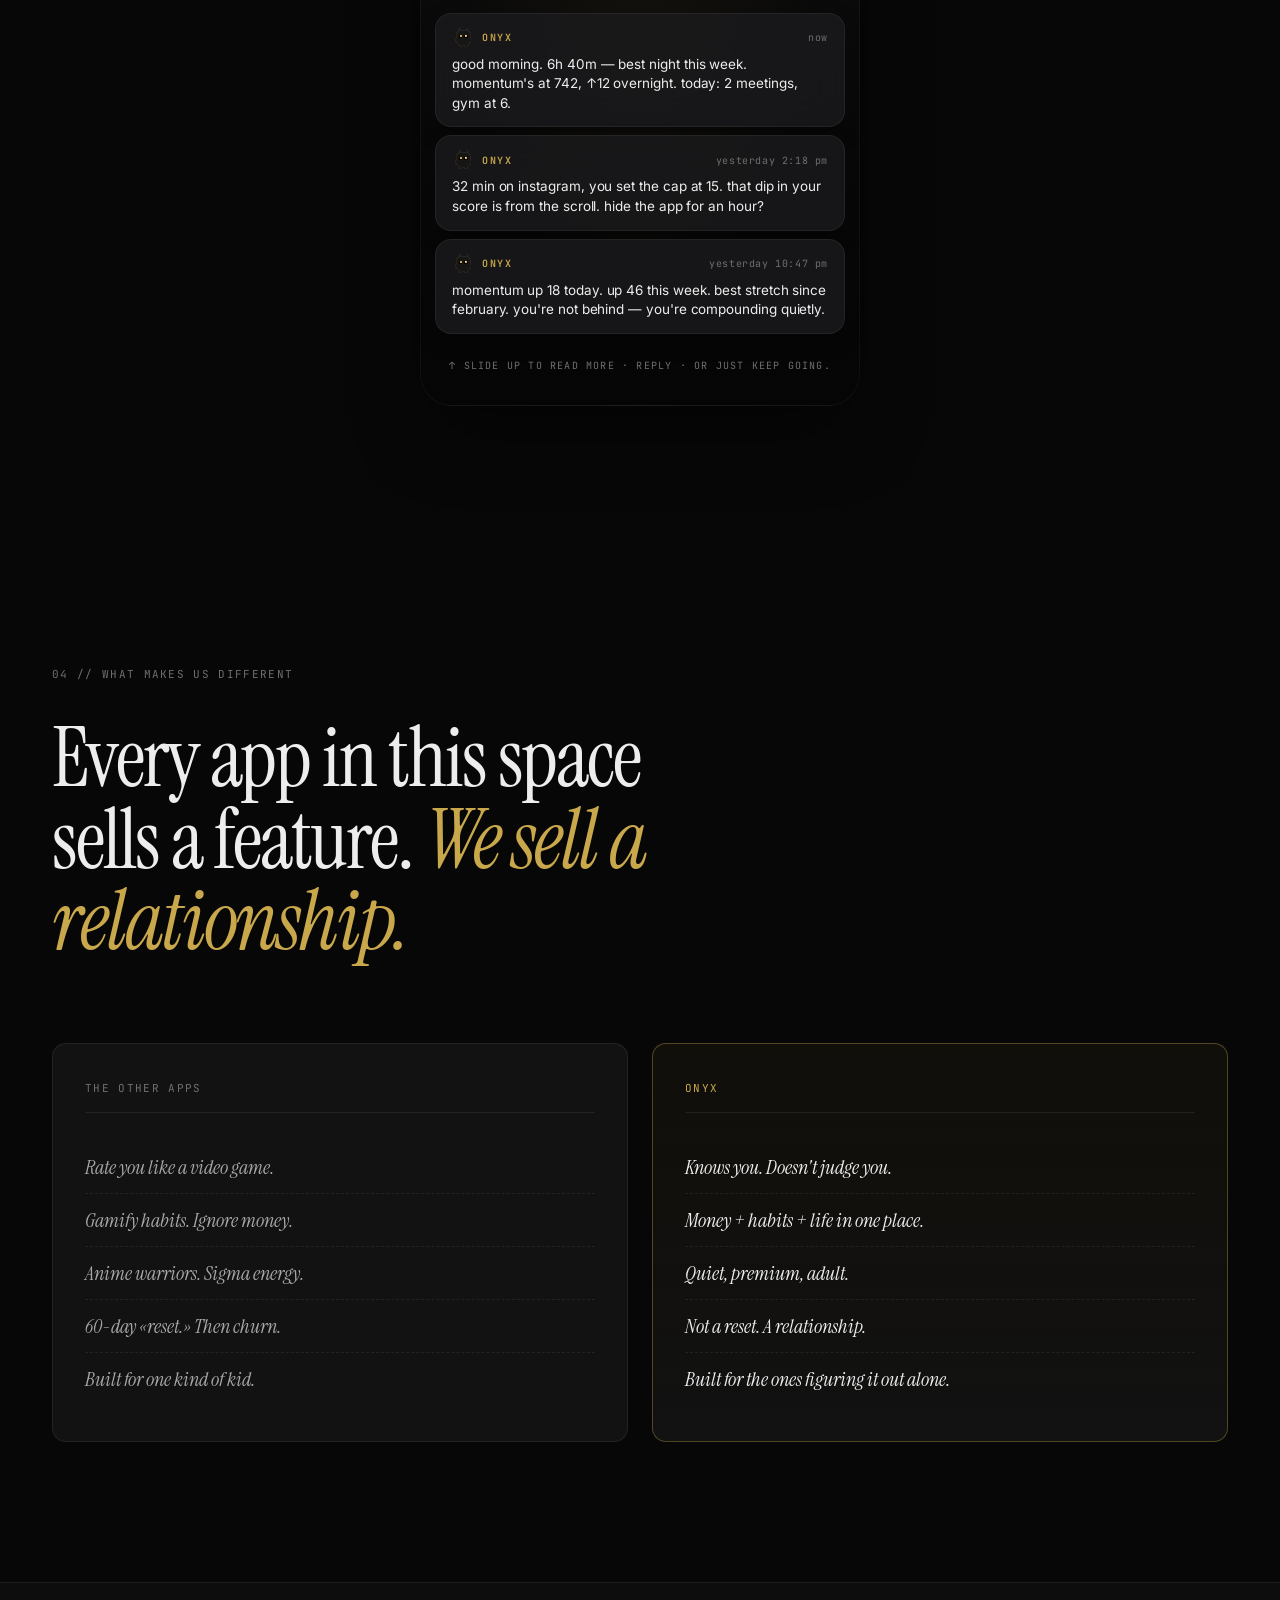
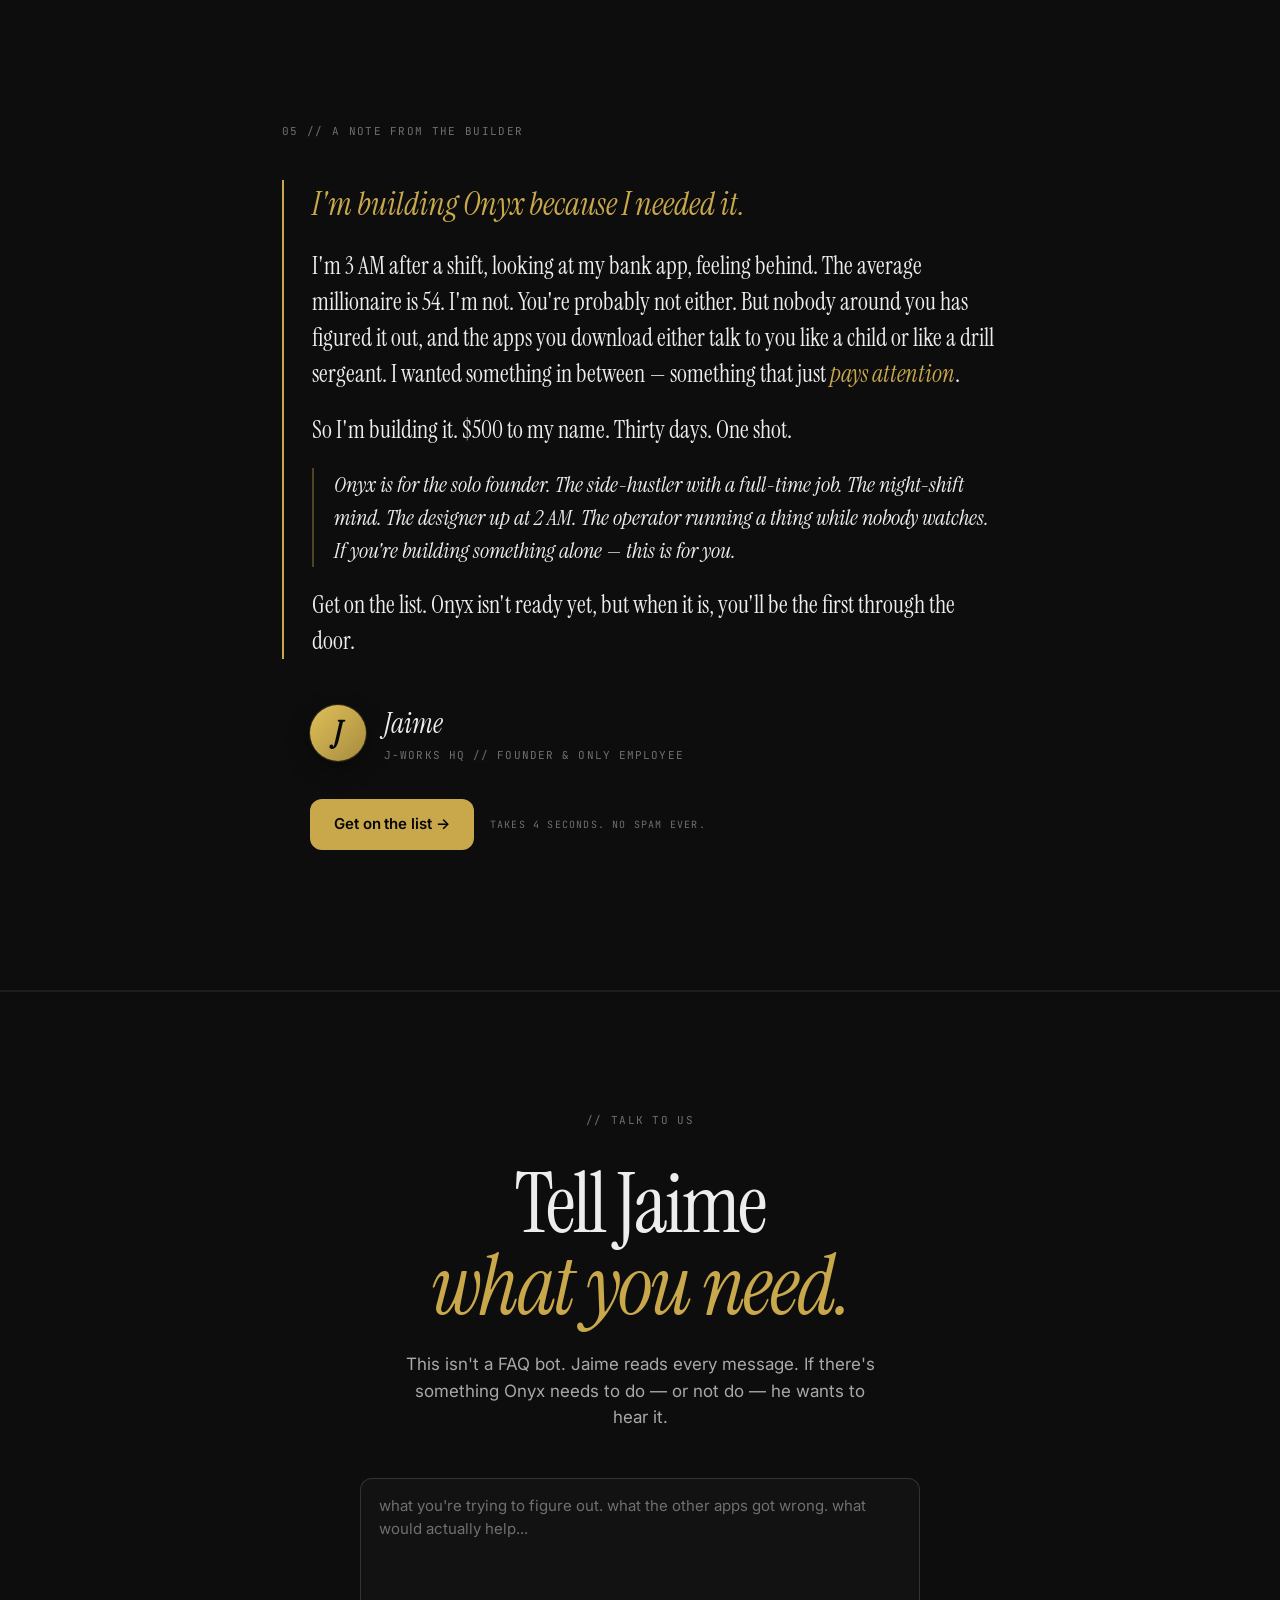
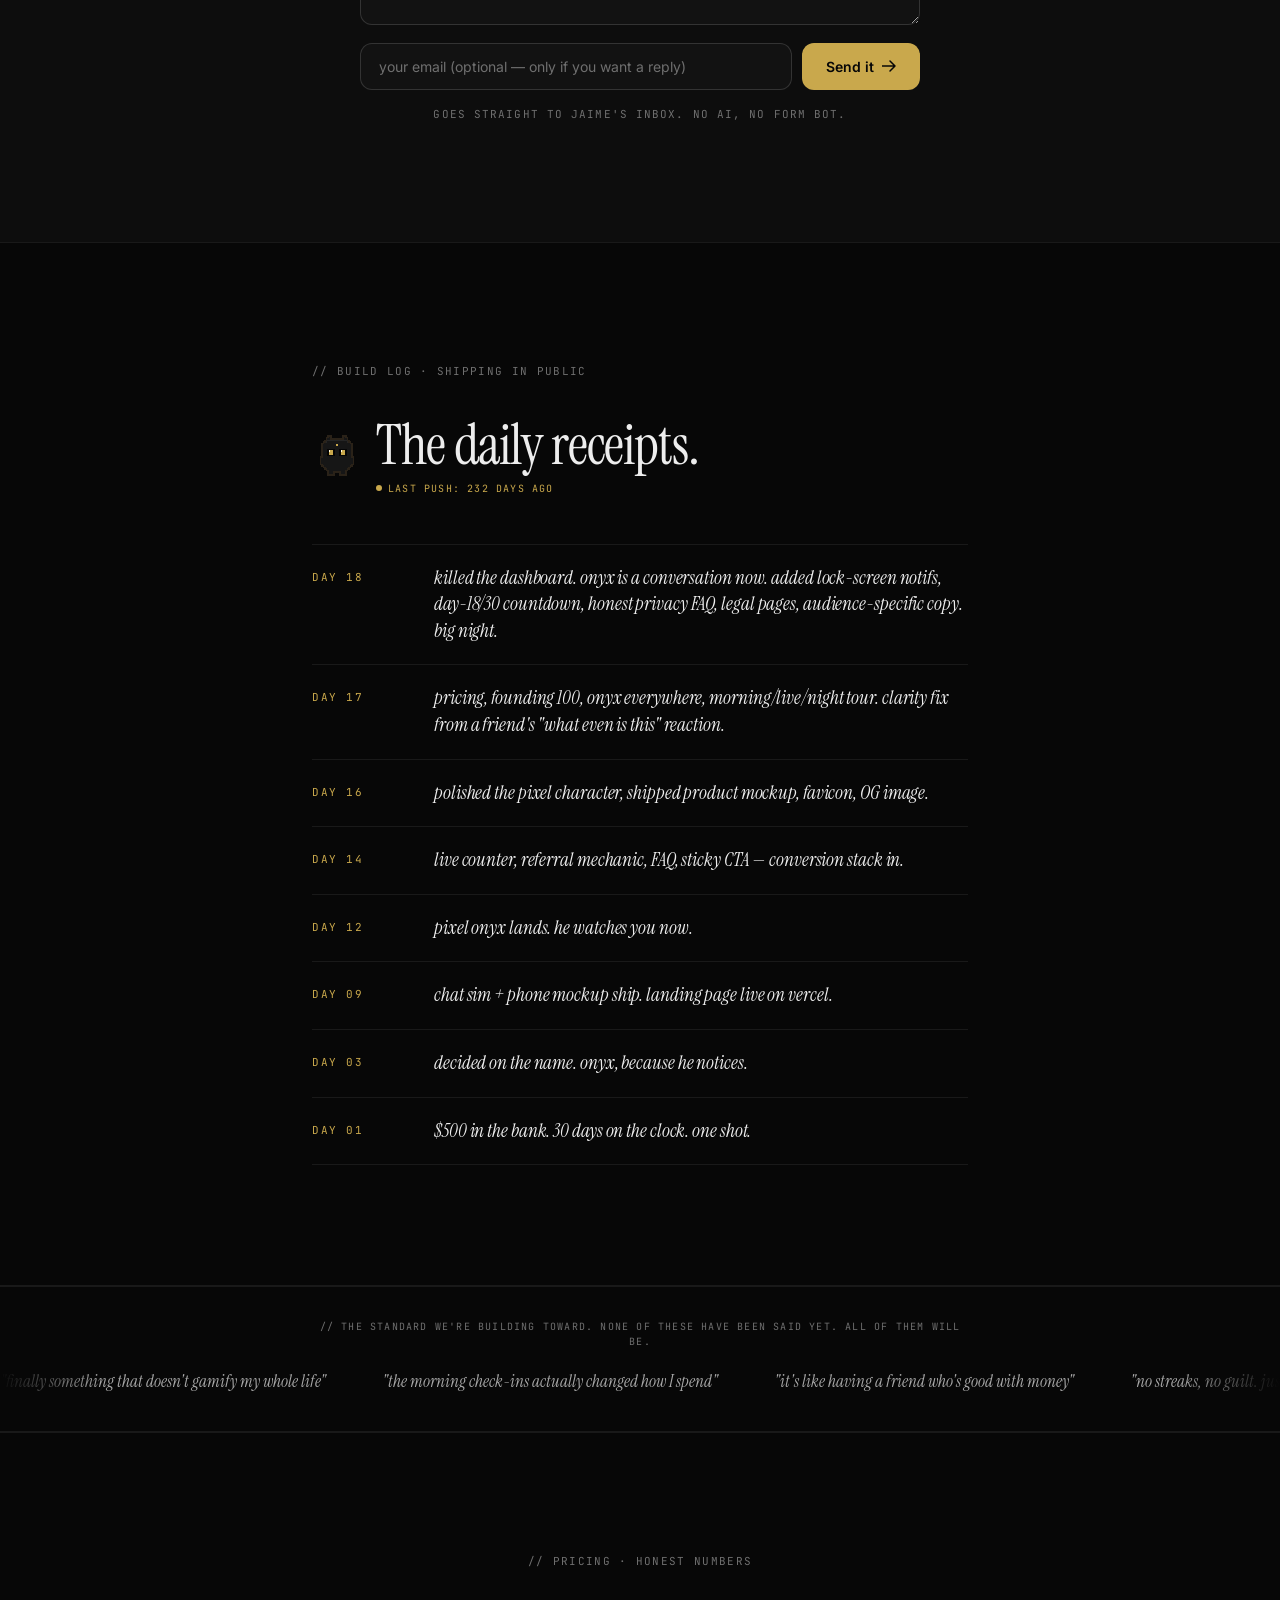
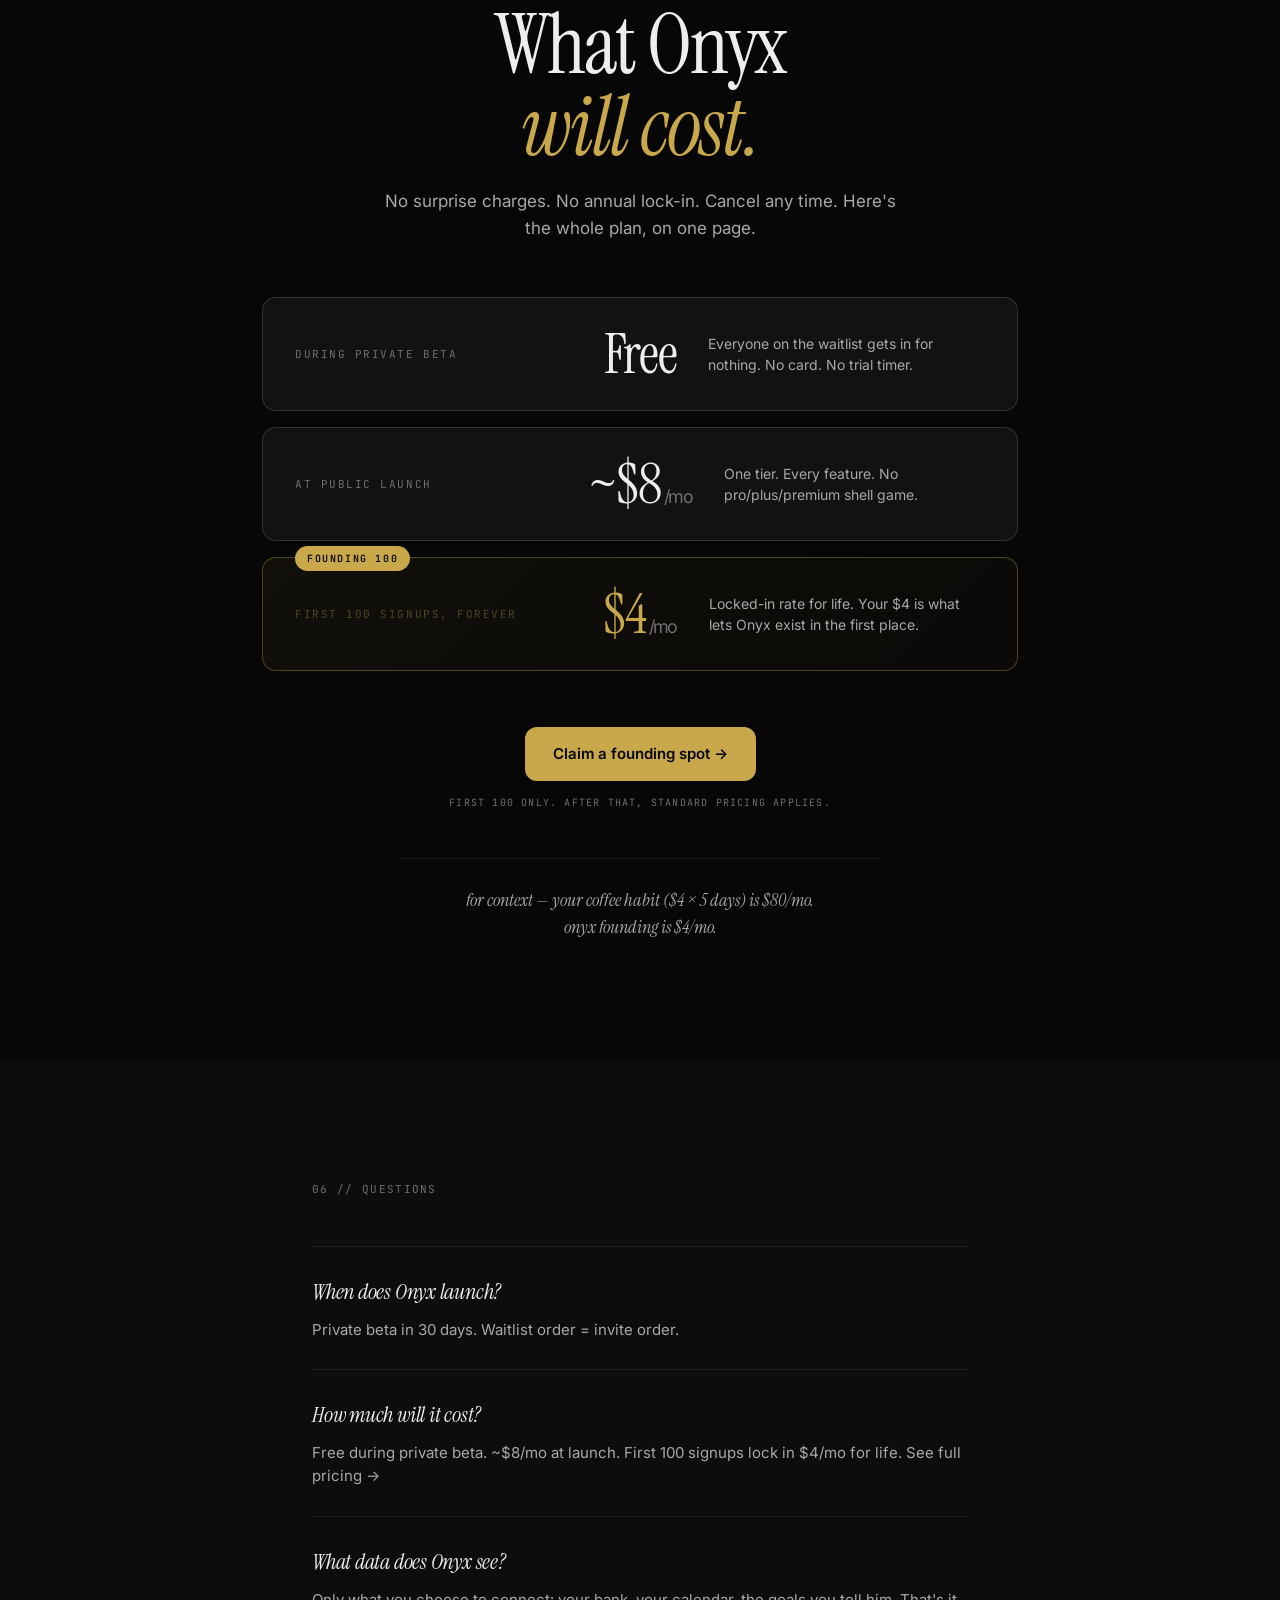
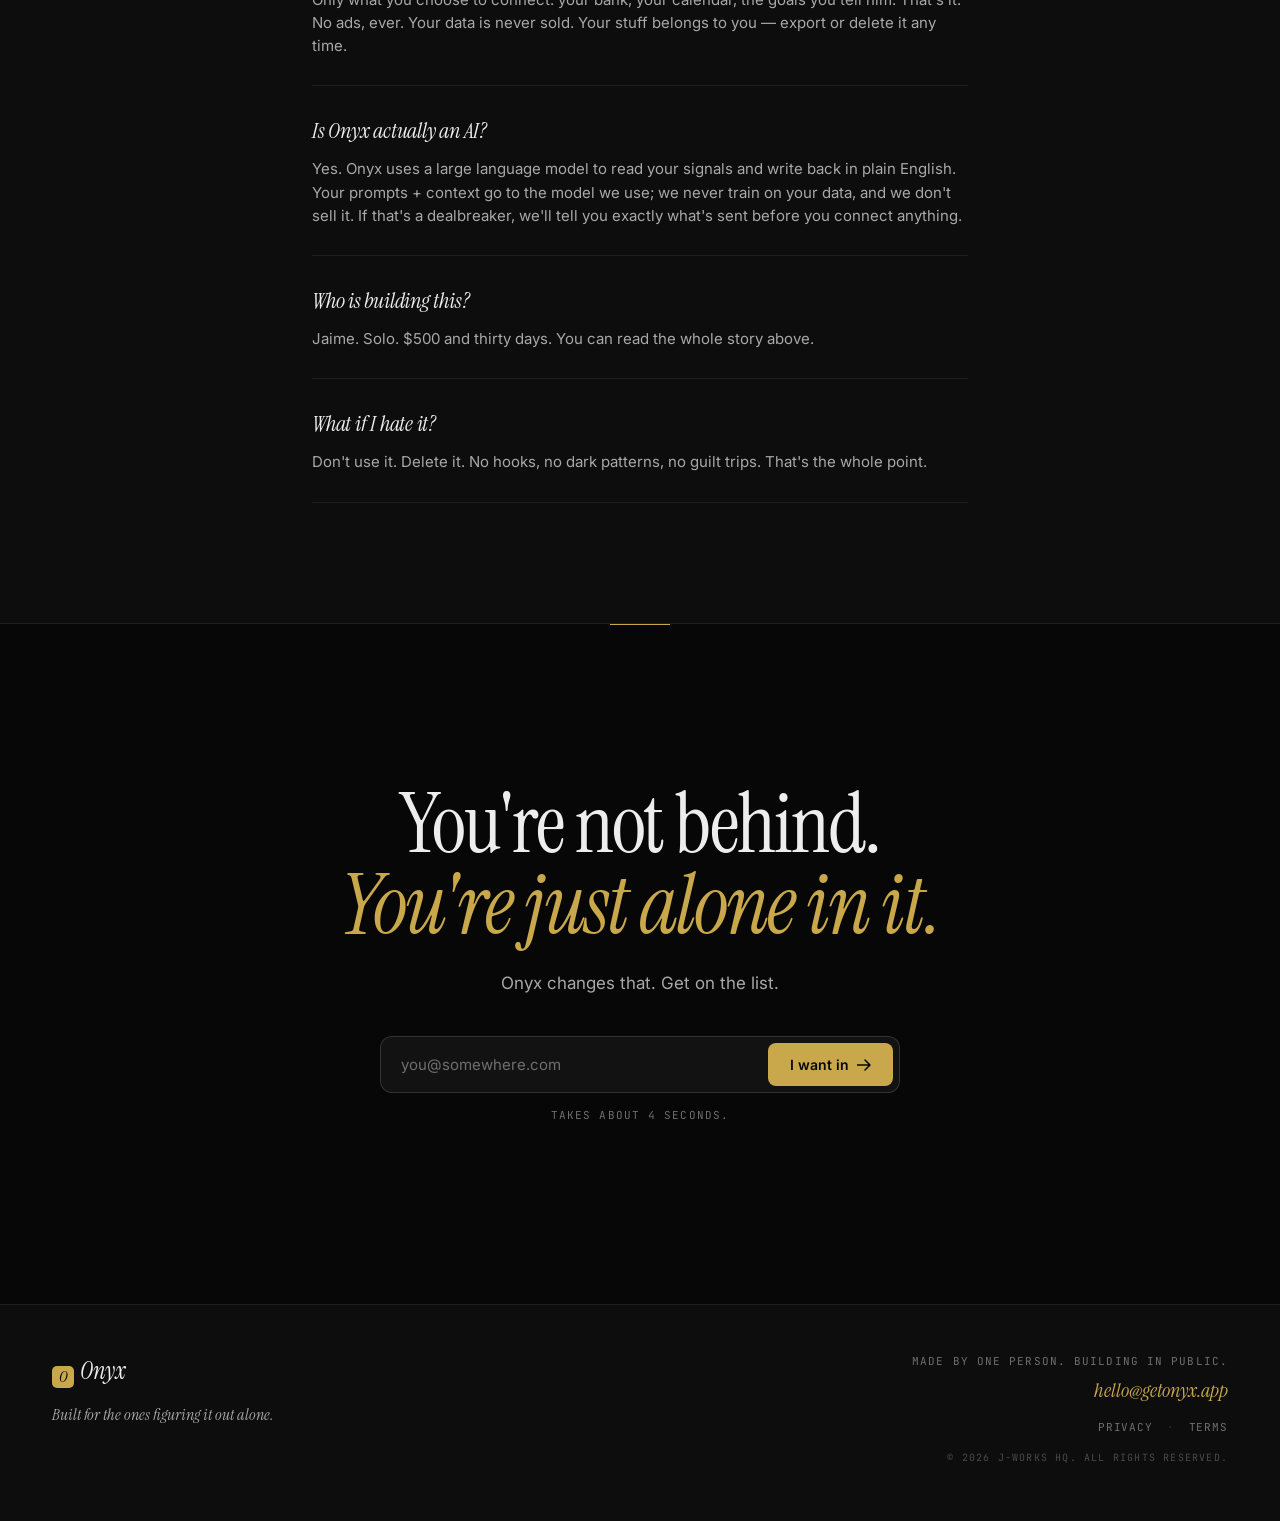
==== commit 250000f0: "mockup voice: every-day person + momentum score as hero metric Three user corrections in one pass:  " ====
--- a/index.html
+++ b/index.html
@@ -271,27 +271,39 @@
           <div class="day-feed is-active" data-day="morning">
             <div class="chat-time">&mdash; today &middot; 6:42 AM</div>
 
+            <div class="momentum-card">
+              <div class="momentum-card__label">momentum</div>
+              <div class="momentum-card__num">742</div>
+              <div class="momentum-card__delta">&uarr; 12 overnight &middot; &uarr; 28 this week</div>
+              <div class="momentum-card__spark" aria-hidden="true">
+                <span style="height:32%"></span>
+                <span style="height:42%"></span>
+                <span style="height:38%"></span>
+                <span style="height:58%"></span>
+                <span style="height:70%"></span>
+                <span style="height:80%"></span>
+                <span style="height:92%"></span>
+              </div>
+            </div>
+
             <div class="day-bubble day-bubble--onyx">
               <div class="day-bubble__body">good morning.<span class="day-bubble__time">6:42 AM</span></div>
             </div>
             <div class="day-bubble day-bubble--onyx">
-              <div class="day-bubble__body">day 19 of the build. two weeks ago this was a notion doc.<span class="day-bubble__time">6:42 AM</span></div>
-            </div>
-            <div class="day-bubble day-bubble--onyx">
-              <div class="day-bubble__body">5h 20m last night. rough — but your monthly avg is up from 4h to 5.5h. sleep debt is bending.<span class="day-bubble__time">6:43 AM</span></div>
+              <div class="day-bubble__body">6h 40m. best night this week. that's where the +12 came from.<span class="day-bubble__time">6:42 AM</span></div>
             </div>
 
             <div class="day-card">
               <div class="day-card__label">today's shape</div>
               <ul class="day-card__stats">
-                <li><span>shift</span><span>3:00 PM</span></li>
-                <li><span>bank</span><span>$482</span></li>
-                <li><span>rent due</span><span>tuesday</span></li>
+                <li><span>calendar</span><span>2 meetings</span></li>
+                <li><span>budget</span><span>$180 today</span></li>
+                <li><span>gym</span><span>6:00 PM</span></li>
               </ul>
             </div>
 
             <div class="day-bubble day-bubble--onyx">
-              <div class="day-bubble__body">5 hours before shift. one fix today &mdash; the hero sentence you rewrote 14 times last night. today it lands.<span class="day-bubble__time">6:43 AM</span></div>
+              <div class="day-bubble__body">one thing: make the 4pm before the gym so the momentum stays.<span class="day-bubble__time">6:43 AM</span></div>
             </div>
             <div class="day-bubble day-bubble--user">
               <div class="day-bubble__body">ok<span class="day-bubble__time">6:44 AM</span></div>
@@ -302,17 +314,35 @@
           <div class="day-feed" data-day="live">
             <div class="chat-time">&mdash; today &middot; 2:18 PM</div>
 
+            <div class="momentum-card">
+              <div class="momentum-card__label">momentum &middot; right now</div>
+              <div class="momentum-card__num">736</div>
+              <div class="momentum-card__delta momentum-card__delta--down">&darr; 6 this morning</div>
+              <div class="momentum-card__spark" aria-hidden="true">
+                <span style="height:58%"></span>
+                <span style="height:70%"></span>
+                <span style="height:80%"></span>
+                <span style="height:92%"></span>
+                <span style="height:85%"></span>
+                <span style="height:75%"></span>
+                <span style="height:72%"></span>
+              </div>
+            </div>
+
             <div class="day-bubble day-bubble--onyx">
-              <div class="day-bubble__body">you've opened the bank app 3 times in an hour. number's the same.<span class="day-bubble__time">2:18 PM</span></div>
+              <div class="day-bubble__body">32 min on instagram. you set the cap at 15.<span class="day-bubble__time">2:18 PM</span></div>
             </div>
             <div class="day-bubble day-bubble--onyx">
-              <div class="day-bubble__body">a month ago you were doing this 8 times a day. that pattern's breaking. i see it even if you don't.<span class="day-bubble__time">2:18 PM</span></div>
+              <div class="day-bubble__body">not judging &mdash; that dip in the score is from the scroll. want me to hide the app for an hour?<span class="day-bubble__time">2:18 PM</span></div>
+            </div>
+            <div class="day-bubble day-bubble--user">
+              <div class="day-bubble__body">do it<span class="day-bubble__time">2:19 PM</span></div>
             </div>
 
             <div class="day-card day-card--alert">
               <div class="day-card__flag"><span class="day-card__flag-dot"></span>spending &middot; just now</div>
-              <div class="day-card__primary">&minus;$28.00</div>
-              <div class="day-card__meta">DOORDASH &middot; food &middot; 3rd this week</div>
+              <div class="day-card__primary">&minus;$18.00</div>
+              <div class="day-card__meta">STARBUCKS &middot; 4th coffee this week</div>
               <div class="day-card__actions">
                 <button class="day-card__btn day-card__btn--primary">move $50 &rarr; savings</button>
                 <button class="day-card__btn">not now</button>
@@ -320,13 +350,13 @@
             </div>
 
             <div class="day-bubble day-bubble--onyx">
-              <div class="day-bubble__body">third doordash this week. savings move keeps the progress going.<span class="day-bubble__time">2:19 PM</span></div>
+              <div class="day-bubble__body">$72 a week at starbucks is $3,744 a year. small decision, compounds.<span class="day-bubble__time">2:19 PM</span></div>
             </div>
             <div class="day-bubble day-bubble--user">
-              <div class="day-bubble__body">lock it<span class="day-bubble__time">2:20 PM</span></div>
+              <div class="day-bubble__body">yeah move it<span class="day-bubble__time">2:20 PM</span></div>
             </div>
             <div class="day-bubble day-bubble--onyx">
-              <div class="day-bubble__body">done. you're building financial muscle whether it feels like it or not.<span class="day-bubble__time">2:20 PM</span></div>
+              <div class="day-bubble__body">done. that's the 14th auto-save this month.<span class="day-bubble__time">2:20 PM</span></div>
             </div>
           </div>
 
@@ -334,29 +364,40 @@
           <div class="day-feed" data-day="night">
             <div class="chat-time">&mdash; today &middot; 10:47 PM</div>
 
-            <div class="day-bubble day-bubble--onyx">
-              <div class="day-bubble__body">one signup today.<span class="day-bubble__time">10:47 PM</span></div>
-            </div>
-            <div class="day-bubble day-bubble--onyx">
-              <div class="day-bubble__body">week 1 had 0. week 2 had 4. this week: 11. that's compounding. most people miss it because they only look at today.<span class="day-bubble__time">10:47 PM</span></div>
+            <div class="momentum-card momentum-card--night">
+              <div class="momentum-card__label">momentum &middot; today</div>
+              <div class="momentum-card__num">754</div>
+              <div class="momentum-card__delta">&uarr; 18 today &middot; &uarr; 46 this week</div>
+              <div class="momentum-card__spark" aria-hidden="true">
+                <span style="height:42%"></span>
+                <span style="height:55%"></span>
+                <span style="height:50%"></span>
+                <span style="height:72%"></span>
+                <span style="height:82%"></span>
+                <span style="height:92%"></span>
+                <span style="height:100%"></span>
+              </div>
             </div>
 
             <div class="day-card day-card--recap">
               <div class="day-card__label">today &middot; april 18</div>
               <ul class="day-card__stats">
-                <li><span>sleep</span><span>5h 20m</span></li>
-                <li><span>spent</span><span>$47</span></li>
-                <li><span>shipped</span><span>1 hero fix</span></li>
-                <li><span>signups</span><span>1 new</span></li>
-                <li><span>mom called</span><span>&#10003;</span></li>
+                <li><span>sleep</span><span>6h 40m</span></li>
+                <li><span>spent</span><span>$98 of $180</span></li>
+                <li><span>gym</span><span>&#10003;</span></li>
+                <li><span>meetings</span><span>2 of 2</span></li>
+                <li><span>saved</span><span>$50 auto</span></li>
               </ul>
             </div>
 
             <div class="day-bubble day-bubble--onyx">
-              <div class="day-bubble__body">you called your mom. three weeks of not calling. today you did. i saw.<span class="day-bubble__time">10:48 PM</span></div>
+              <div class="day-bubble__body">up 18 today. 46 this week. best stretch since february.<span class="day-bubble__time">10:47 PM</span></div>
             </div>
             <div class="day-bubble day-bubble--onyx">
-              <div class="day-bubble__body">day 19 down. 11 left. sleep.<span class="day-bubble__time">10:49 PM</span></div>
+              <div class="day-bubble__body">you're not behind. you're compounding quietly.<span class="day-bubble__time">10:48 PM</span></div>
+            </div>
+            <div class="day-bubble day-bubble--onyx">
+              <div class="day-bubble__body">sleep.<span class="day-bubble__time">10:49 PM</span></div>
             </div>
           </div>
 
@@ -392,28 +433,28 @@
       <article class="card">
         <div class="card__tag">morning</div>
         <p class="card__quote">
-          "good morning. 5h 20m — monthly avg is up from 4h to 5.5h.
-          sleep debt is bending. one fix today: the hero sentence."
+          "good morning. 6h 40m — best night this week. momentum's up 12
+          overnight. today: 2 meetings, gym at 6."
         </p>
-        <div class="card__sub">A coach who holds the long view.</div>
+        <div class="card__sub">Knows your day before you do.</div>
       </article>
 
       <article class="card">
         <div class="card__tag">live</div>
         <p class="card__quote">
-          "3 bank app opens in an hour. month ago you did this 8 times
-          a day. pattern's breaking. i see it even if you don't."
+          "$18 starbucks — 4th coffee this week. $72/wk is $3,744/yr.
+          want me to move $50 to savings now?"
         </p>
-        <div class="card__sub">Catches what you'd miss.</div>
+        <div class="card__sub">Catches what you'd miss. Acts when you let it.</div>
       </article>
 
       <article class="card">
         <div class="card__tag">night</div>
         <p class="card__quote">
-          "one signup today. week 1 had 0. week 2 had 4. this week:
-          11. that's compounding. most people miss it."
+          "momentum up 18 today. up 46 this week. best stretch since
+          february. you're not behind — you're compounding quietly."
         </p>
-        <div class="card__sub">Shows the progress you can't see yourself.</div>
+        <div class="card__sub">Keeps score of what you actually did.</div>
       </article>
     </div>
   </div>
@@ -501,7 +542,7 @@
             <span class="notif__name">ONYX</span>
             <span class="notif__when">now</span>
           </div>
-          <div class="notif__body">good morning. 5h 20m &mdash; monthly avg up from 4h to 5.5h. sleep debt's bending. today: one fix, the hero sentence.</div>
+          <div class="notif__body">good morning. 6h 40m &mdash; best night this week. momentum's at 742, &uarr;12 overnight. today: 2 meetings, gym at 6.</div>
         </div>
         <div class="notif">
           <div class="notif__head">
@@ -509,7 +550,7 @@
             <span class="notif__name">ONYX</span>
             <span class="notif__when">yesterday 2:18 PM</span>
           </div>
-          <div class="notif__body">3 bank app opens in an hour. month ago you did this 8 times a day. pattern's breaking &mdash; i see it even if you don't.</div>
+          <div class="notif__body">32 min on instagram, you set the cap at 15. that dip in your score is from the scroll. hide the app for an hour?</div>
         </div>
         <div class="notif">
           <div class="notif__head">
@@ -517,7 +558,7 @@
             <span class="notif__name">ONYX</span>
             <span class="notif__when">yesterday 10:47 PM</span>
           </div>
-          <div class="notif__body">one signup today. week 1: 0. week 2: 4. this week: 11. that's compounding. most people miss it.</div>
+          <div class="notif__body">momentum up 18 today. up 46 this week. best stretch since february. you're not behind &mdash; you're compounding quietly.</div>
         </div>
       </div>
 
--- a/styles.css
+++ b/styles.css
@@ -1653,6 +1653,63 @@
   to   { opacity: 1; transform: translateY(0); }
 }
 
+/* Momentum score card — the hero metric at the top of every day-feed.
+   This is the answer to "what does Onyx actually provide" — a single
+   composite number that moves with your choices. */
+.momentum-card {
+  align-self: stretch;
+  background: linear-gradient(180deg, rgba(201,168,76,0.11) 0%, rgba(201,168,76,0.02) 100%);
+  border: 1px solid rgba(201,168,76,0.25);
+  border-radius: 14px;
+  padding: 16px 18px 14px;
+  text-align: center;
+  margin-bottom: 4px;
+}
+.momentum-card--night {
+  background: linear-gradient(180deg, rgba(201,168,76,0.14) 0%, rgba(201,168,76,0.03) 100%);
+  border-color: rgba(201,168,76,0.32);
+}
+.momentum-card__label {
+  font-family: var(--mono);
+  font-size: 9px;
+  letter-spacing: 0.22em;
+  text-transform: uppercase;
+  color: var(--gold-soft);
+  margin-bottom: 6px;
+}
+.momentum-card__num {
+  font-family: var(--serif);
+  font-style: italic;
+  font-size: 56px;
+  color: var(--gold);
+  line-height: 1;
+  letter-spacing: -0.03em;
+  font-variant-numeric: tabular-nums;
+}
+.momentum-card__delta {
+  font-family: var(--mono);
+  font-size: 10px;
+  letter-spacing: 0.08em;
+  color: var(--gold);
+  margin-top: 6px;
+}
+.momentum-card__delta--down { color: #d07a3a; }
+.momentum-card__spark {
+  display: flex;
+  align-items: flex-end;
+  justify-content: center;
+  gap: 3px;
+  height: 20px;
+  margin-top: 10px;
+}
+.momentum-card__spark span {
+  width: 5px;
+  background: linear-gradient(180deg, var(--gold) 0%, rgba(201,168,76,0.3) 100%);
+  border-radius: 1px;
+  opacity: 0.7;
+}
+.momentum-card__spark span:last-child { opacity: 1; }
+
 /* Time/day separators */
 .chat-time {
   font-family: var(--mono);
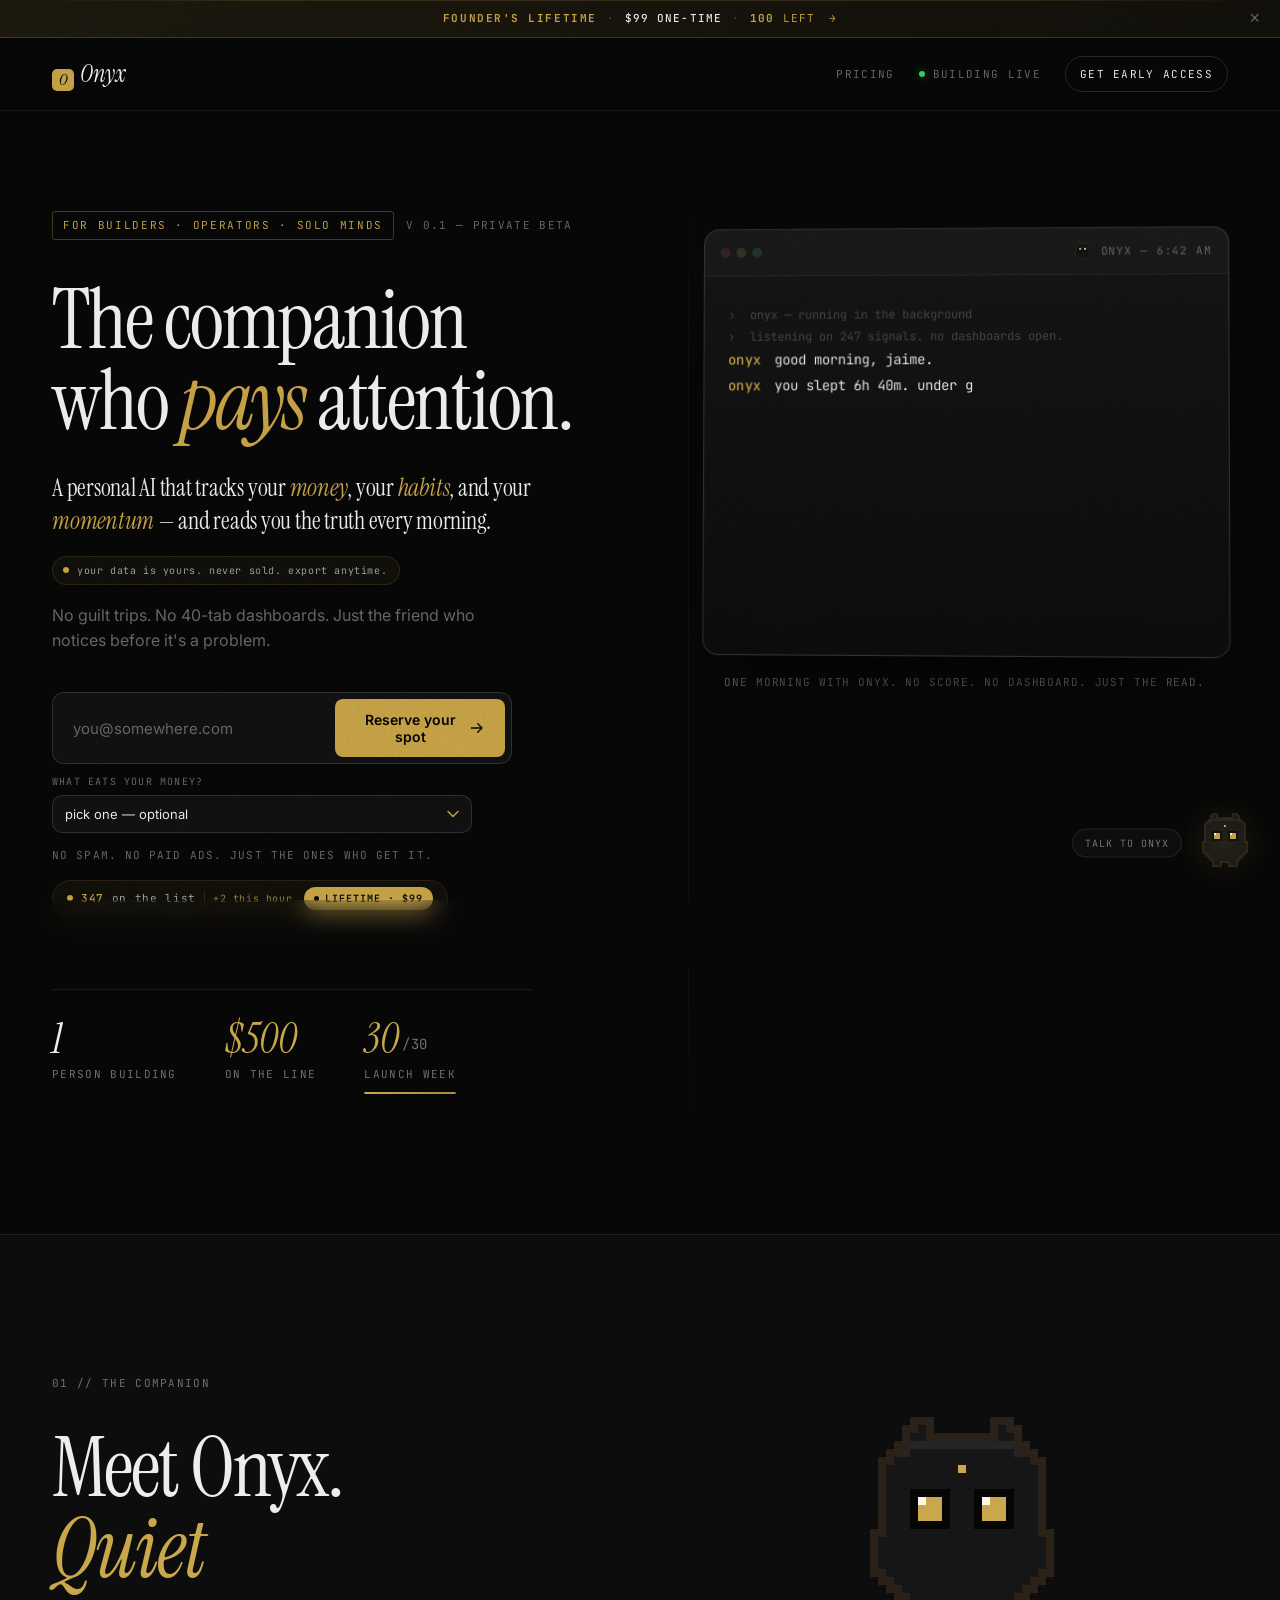
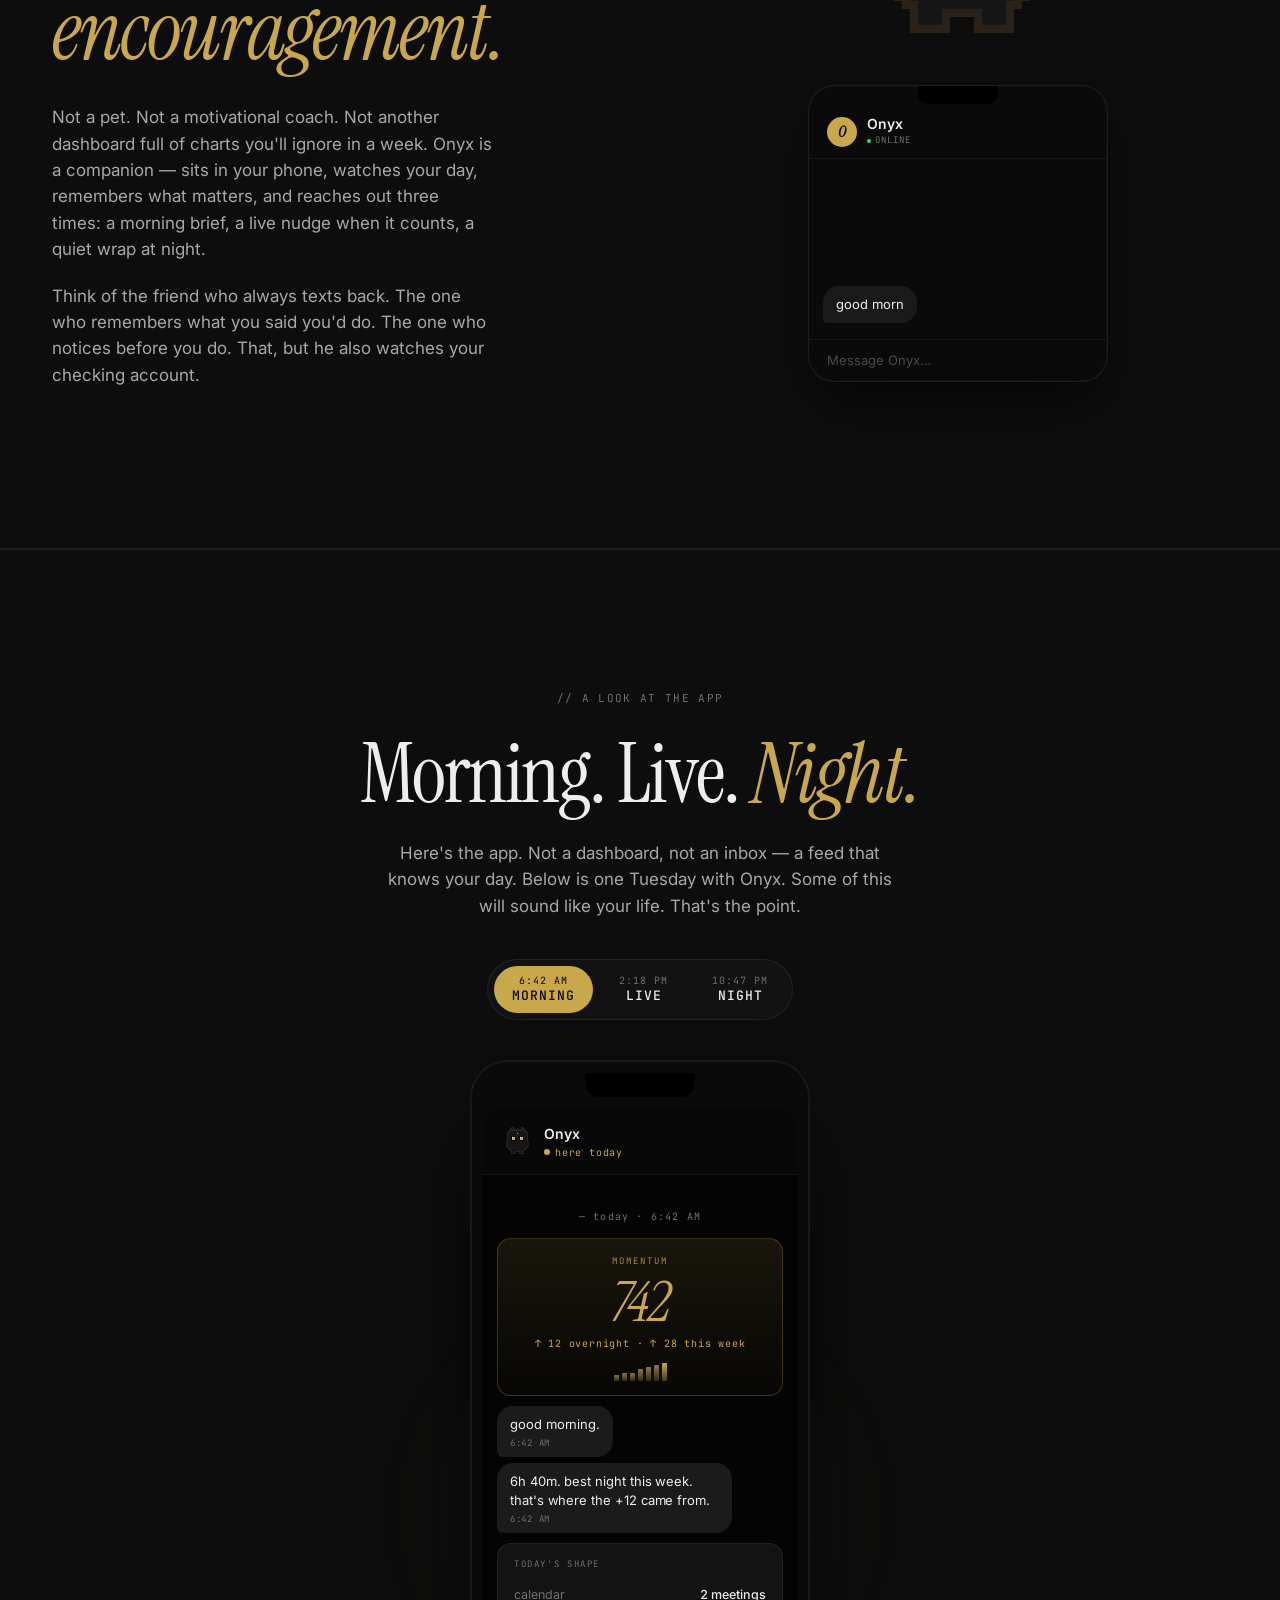
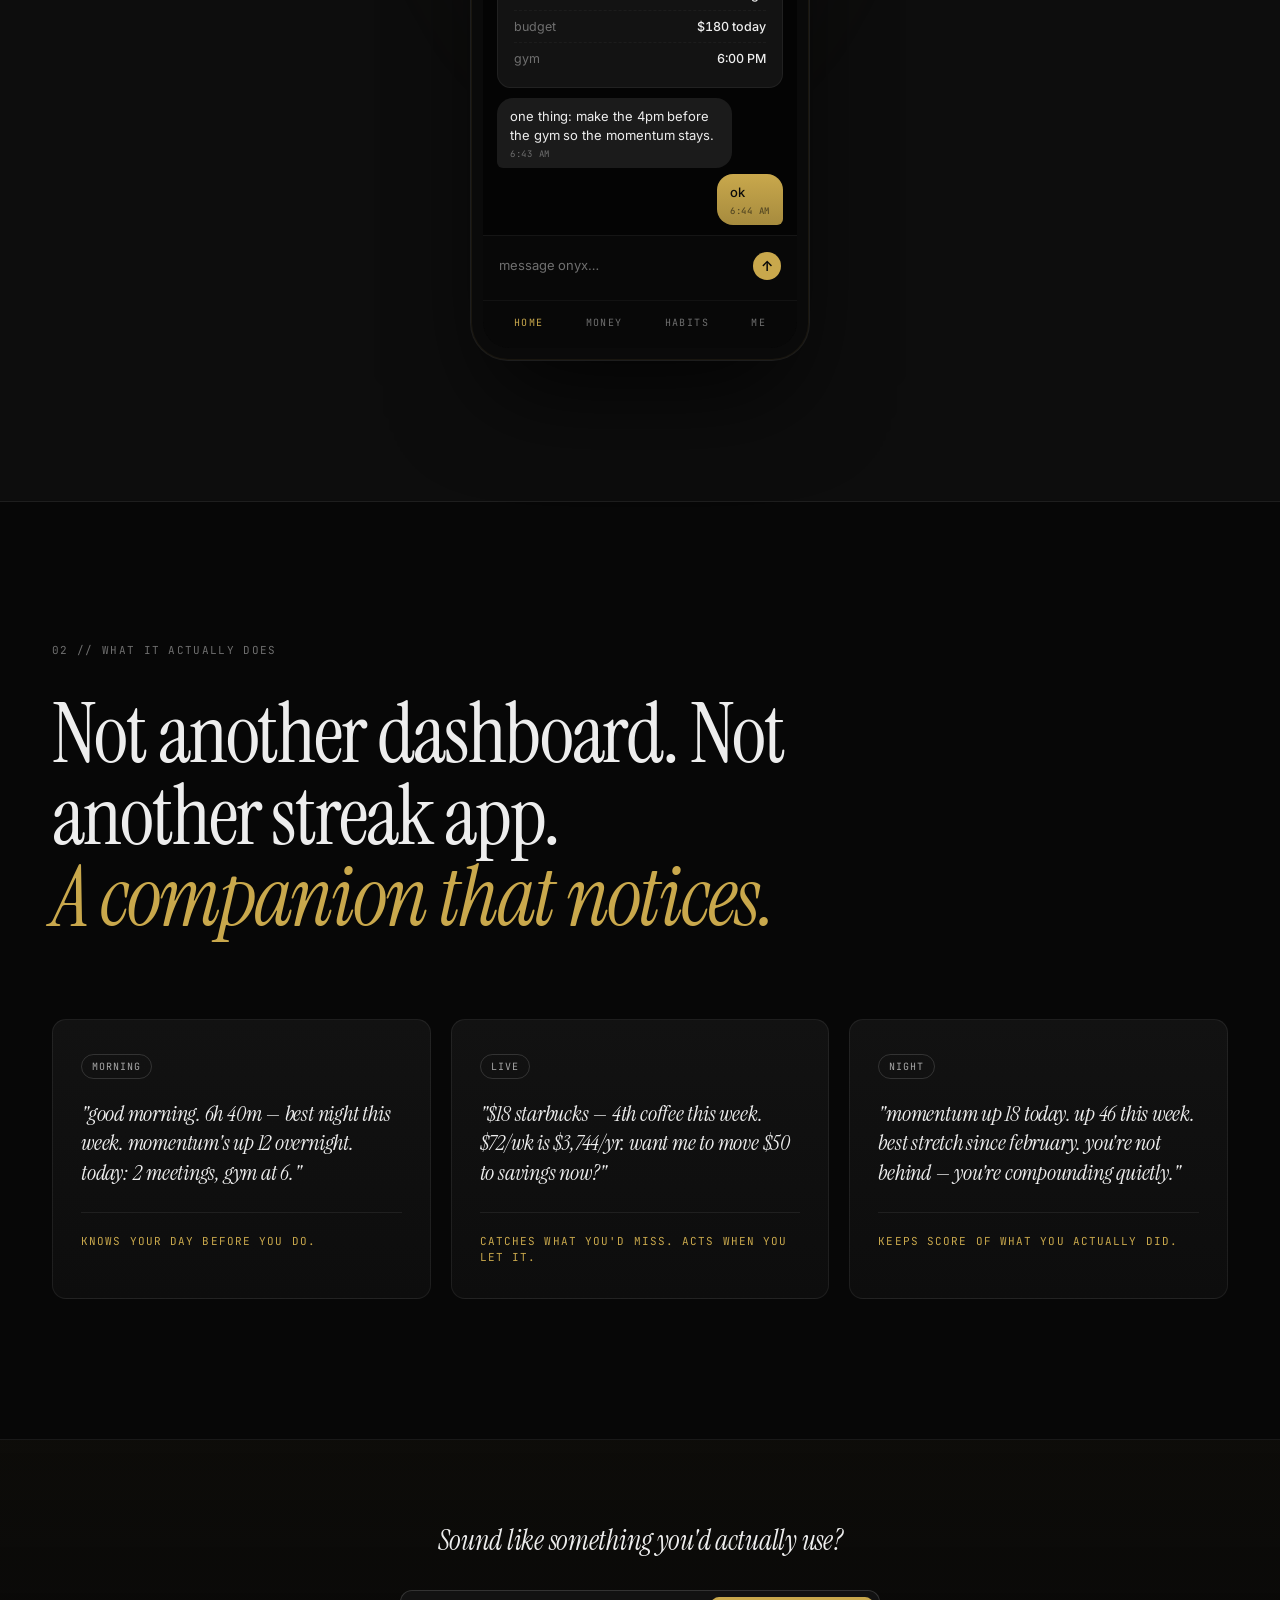
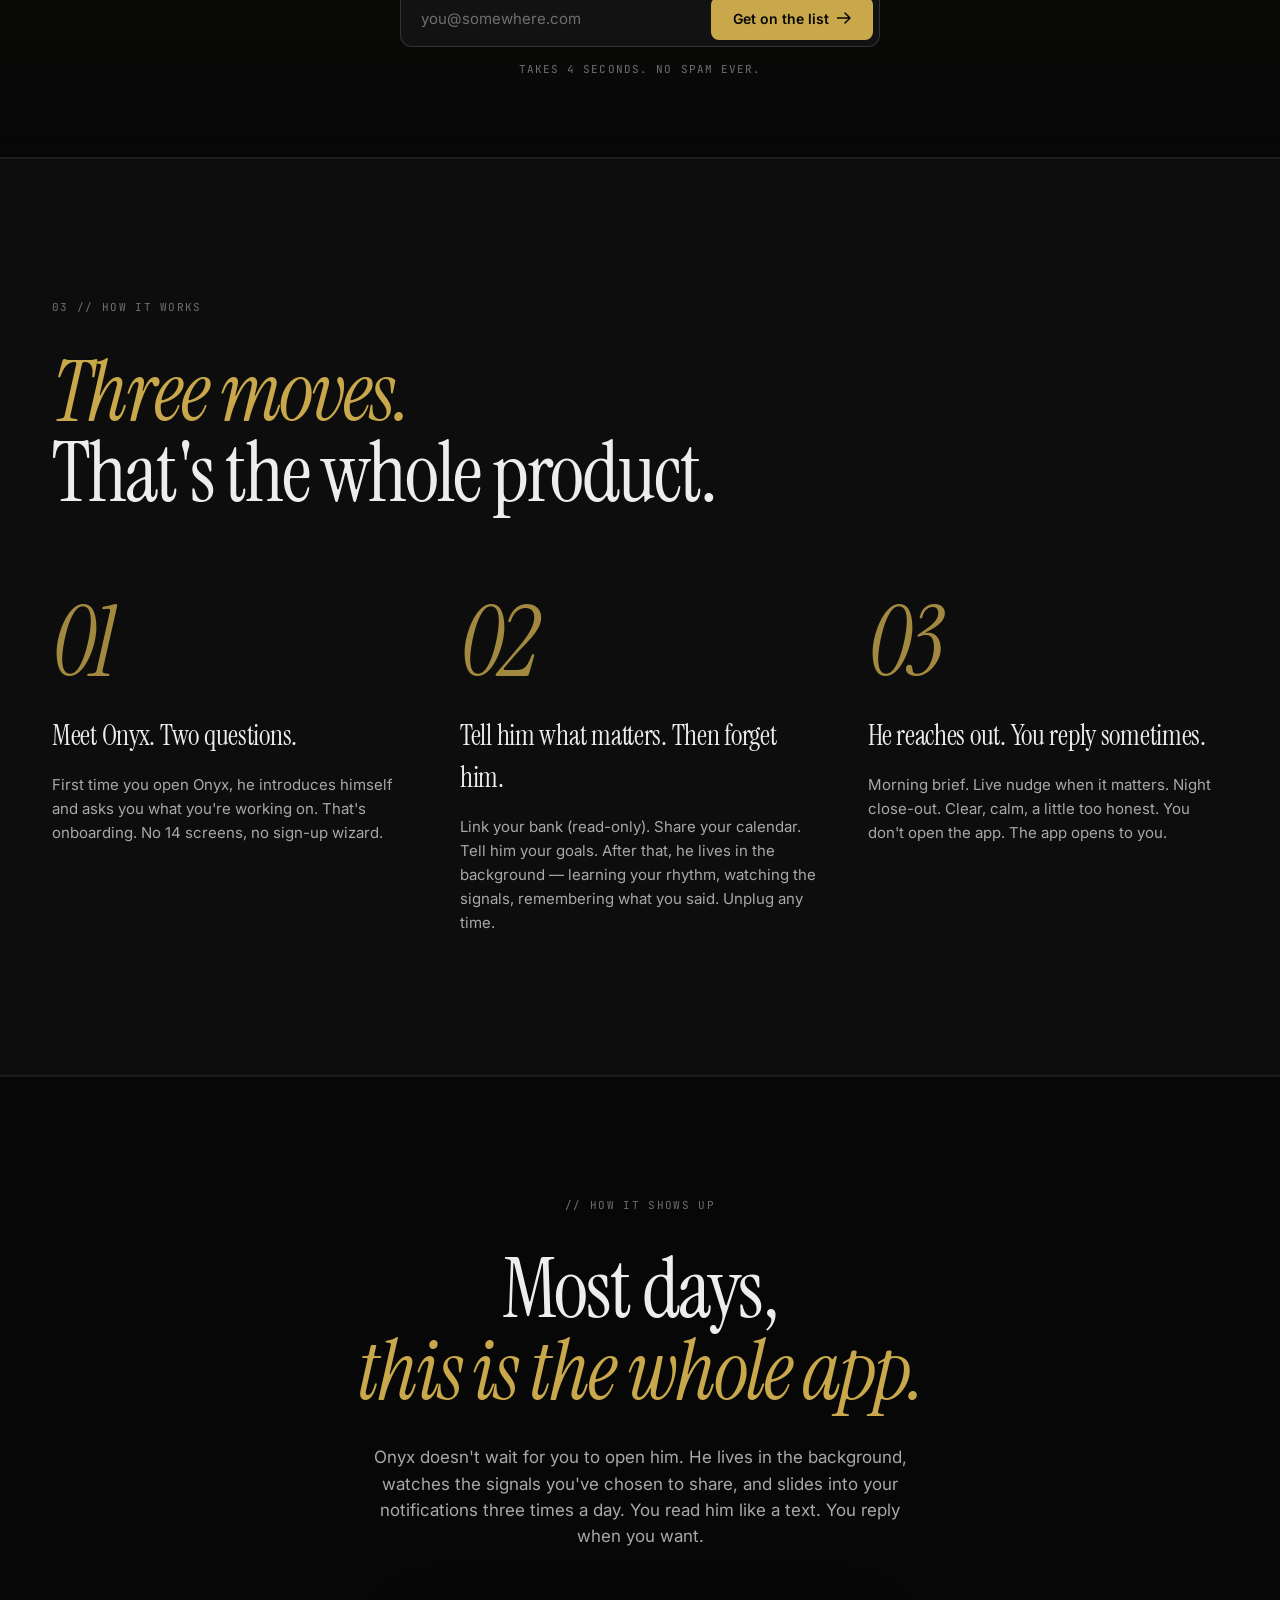
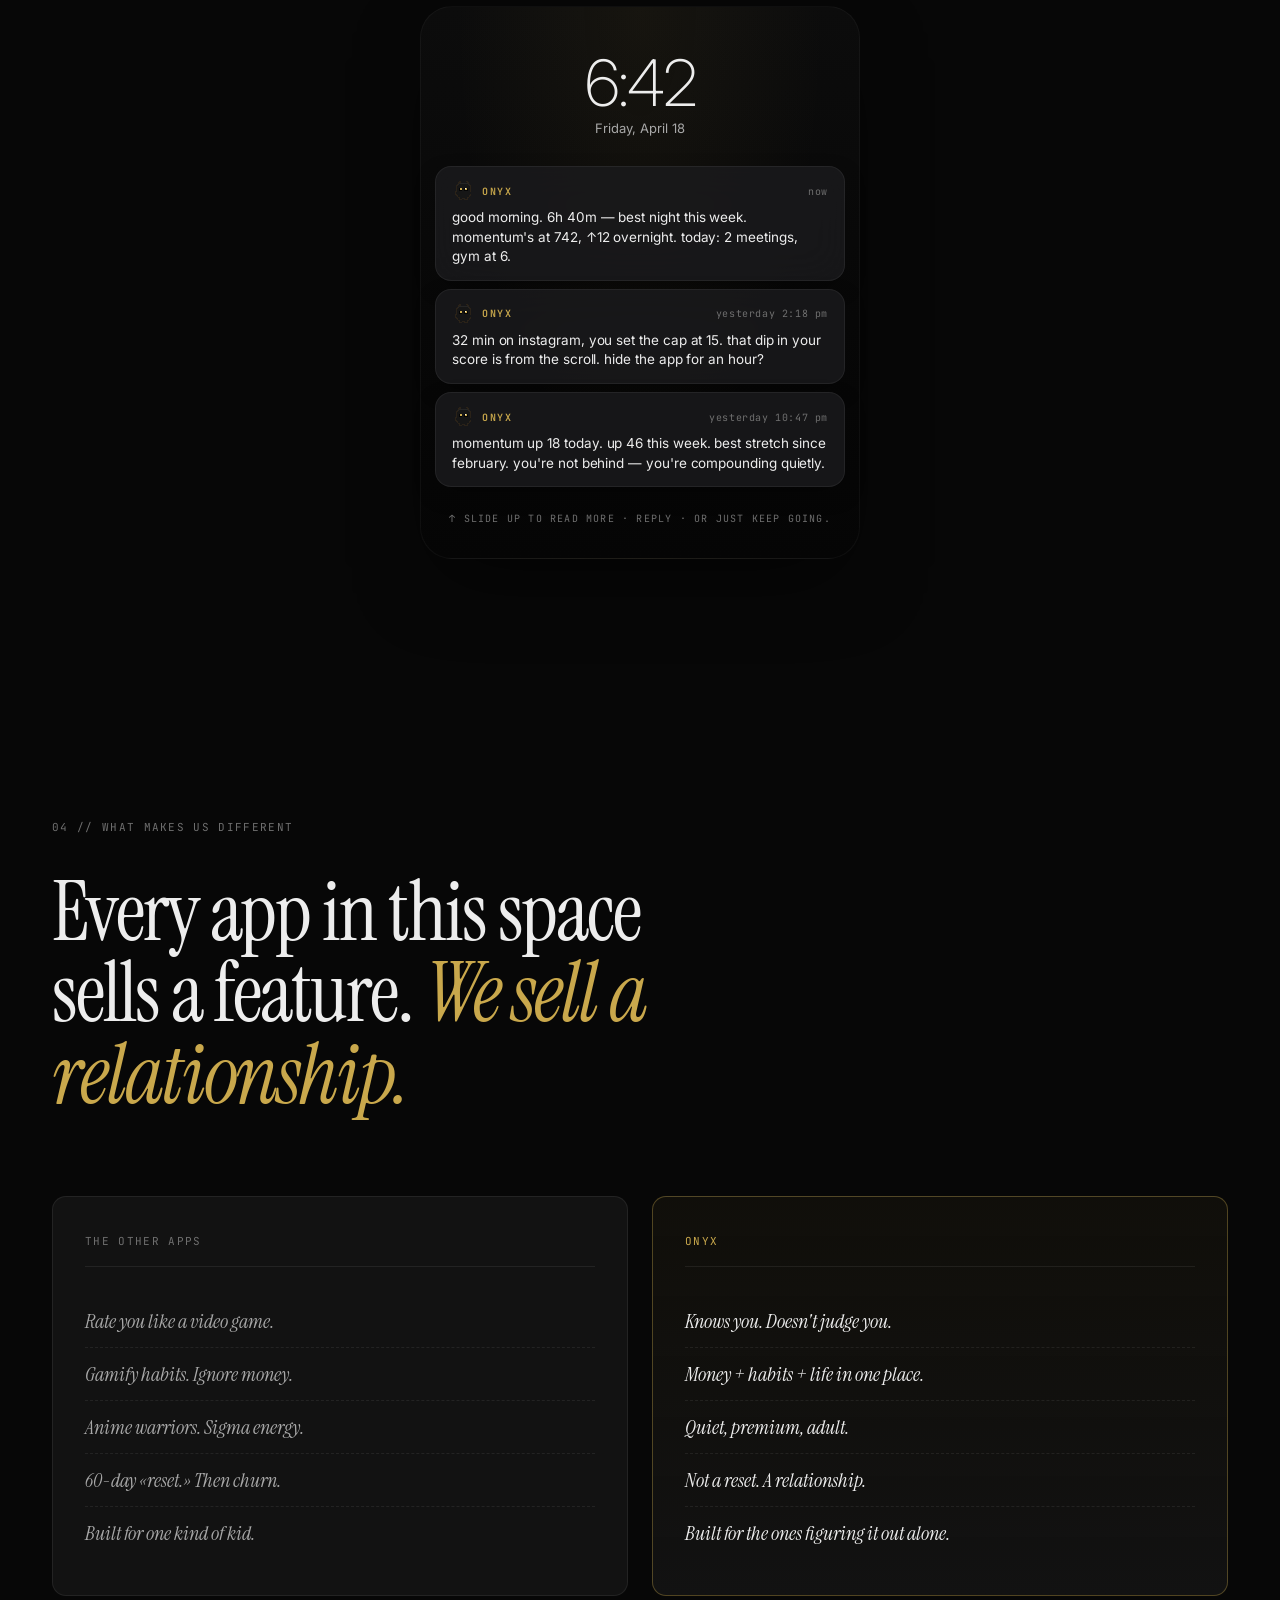
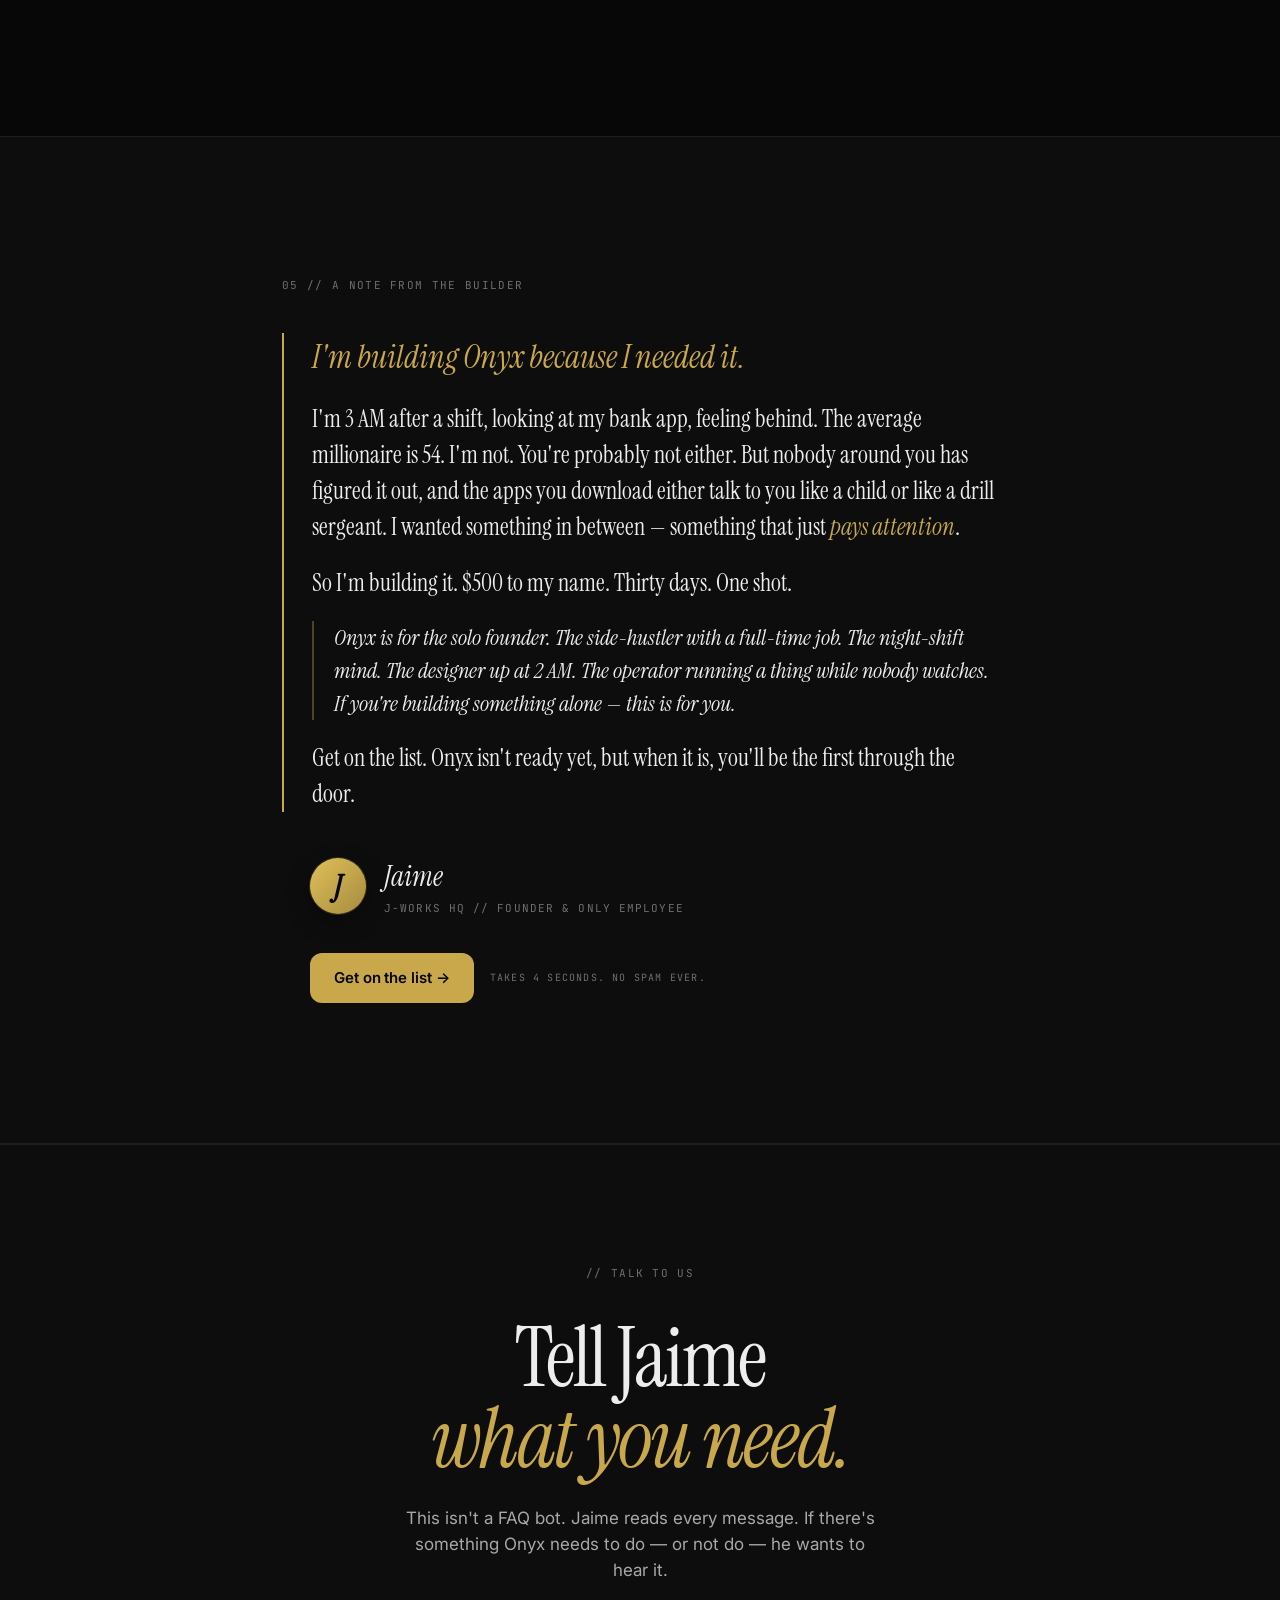
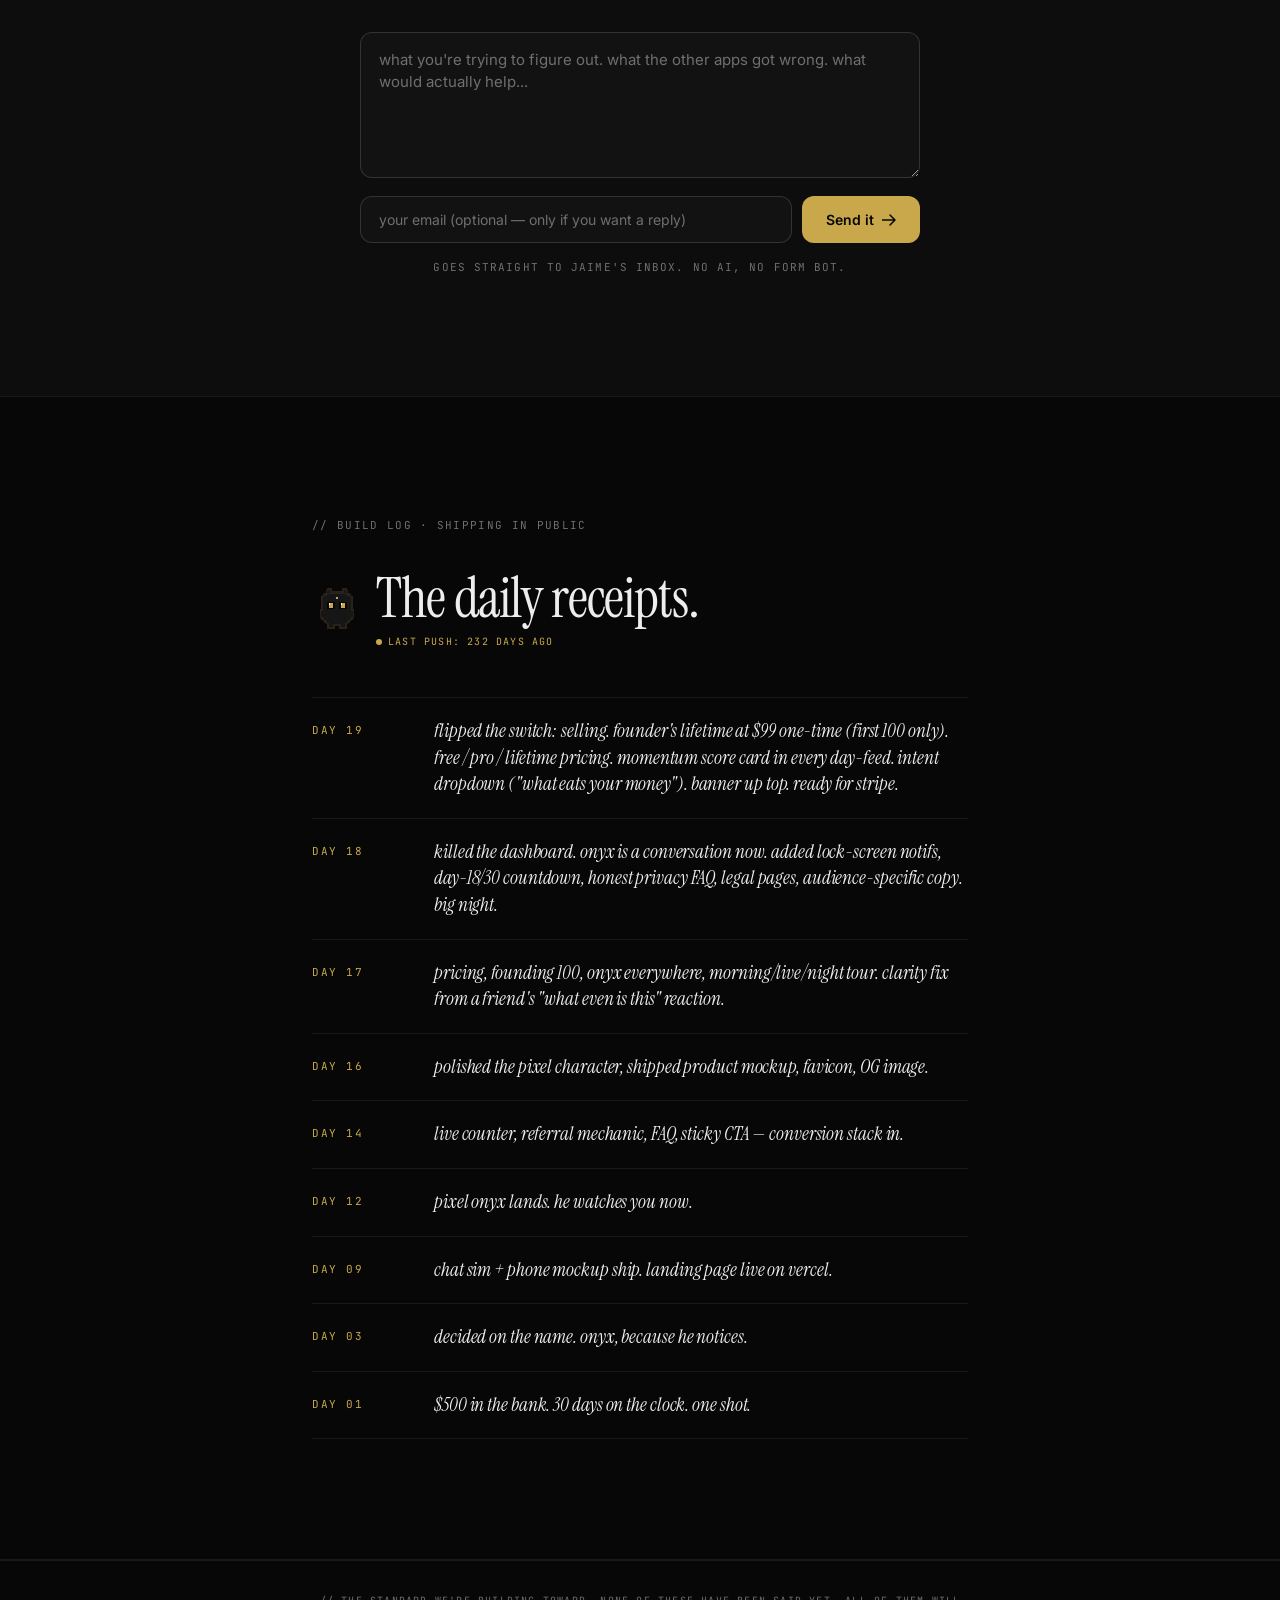
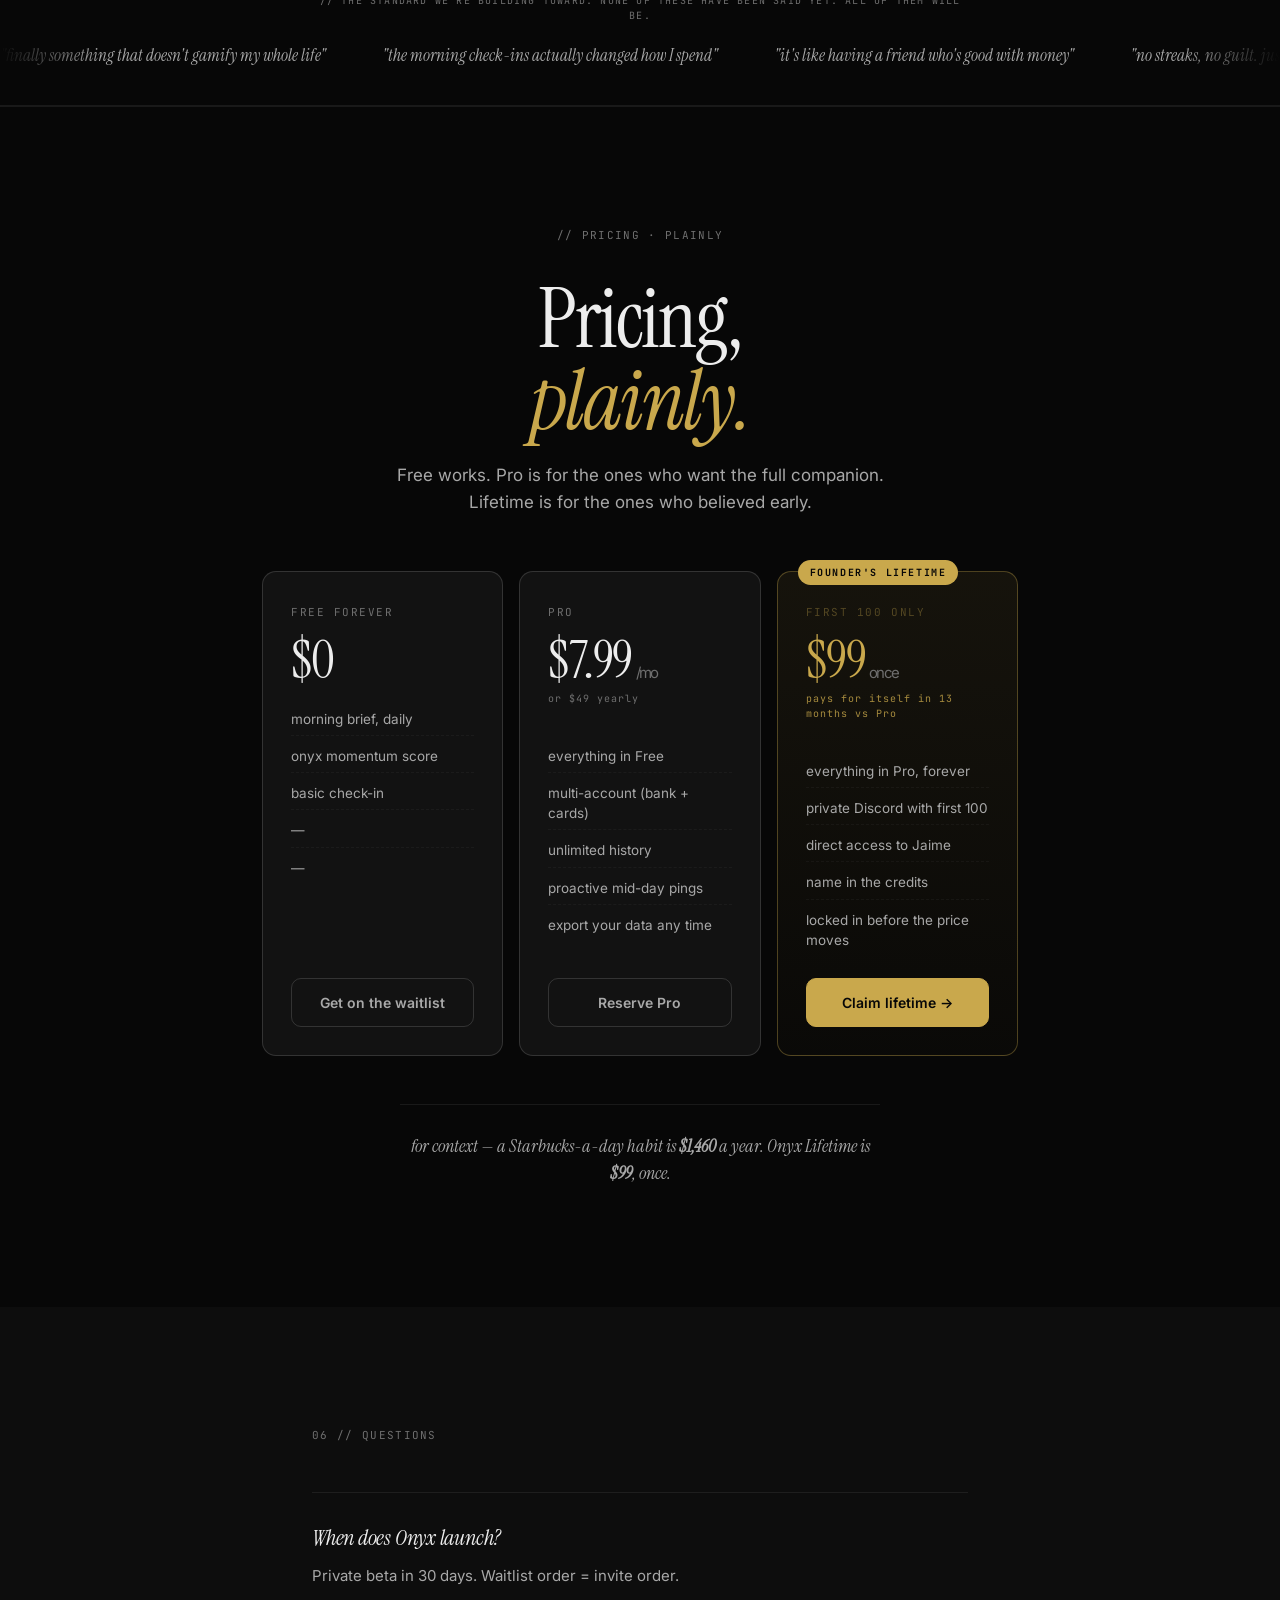
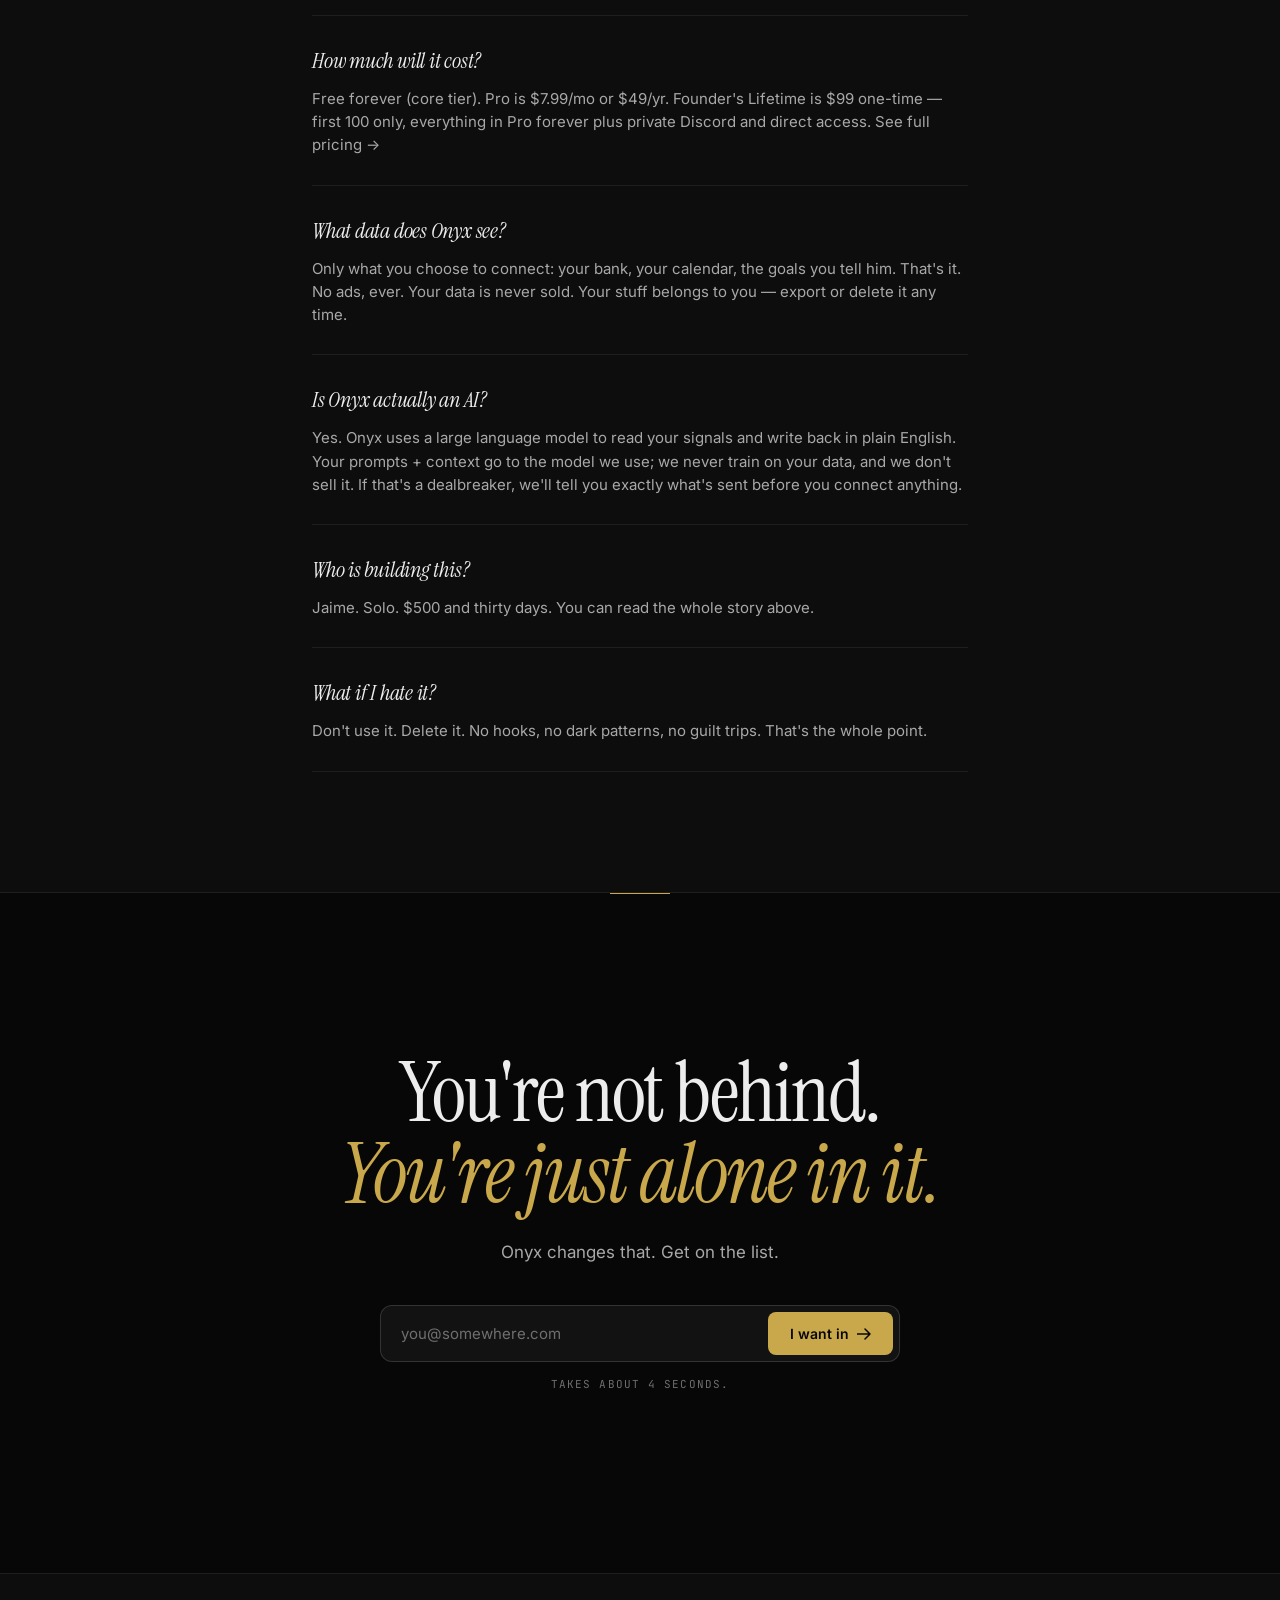
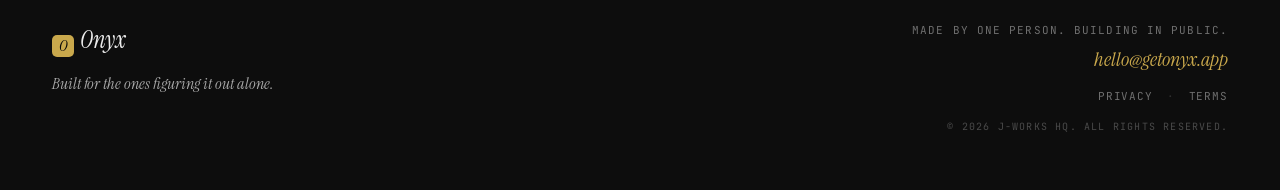
==== commit fdaf2be2: "pricing pivot: Free / Pro / Founder's Lifetime — start selling Business shift: the prior "Founding 1" ====
--- a/index.html
+++ b/index.html
@@ -62,6 +62,19 @@
 <!-- Grain overlay -->
 <div class="grain" aria-hidden="true"></div>
 
+<!-- Founder's Lifetime banner — first-100 scarcity above the nav -->
+<div class="ltbanner" id="ltbanner">
+  <a href="#pricing" class="ltbanner__inner">
+    <span class="ltbanner__label">Founder's Lifetime</span>
+    <span class="ltbanner__sep">&middot;</span>
+    <span class="ltbanner__price">$99 one-time</span>
+    <span class="ltbanner__sep">&middot;</span>
+    <span class="ltbanner__left"><span id="ltbanner-count">100</span> left</span>
+    <span class="ltbanner__arrow" aria-hidden="true">&rarr;</span>
+  </a>
+  <button class="ltbanner__dismiss" id="ltbanner-dismiss" aria-label="Dismiss banner">&times;</button>
+</div>
+
 <!-- Scroll progress (thin gold line at the top of the viewport) -->
 <div class="scroll-progress" aria-hidden="true"><span id="scroll-progress-bar"></span></div>
 
@@ -97,6 +110,10 @@
       A personal AI that tracks your <strong>money</strong>, your <strong>habits</strong>, and your <strong>momentum</strong> &mdash; and reads you the truth every morning.
     </p>
 
+    <div class="hero__pills">
+      <span class="trust-pill"><span class="trust-pill__dot"></span>your data is yours. never sold. export anytime.</span>
+    </div>
+
     <p class="hero__body">
       No guilt trips. No 40-tab dashboards. Just the friend who notices
       before it's a problem.
@@ -109,6 +126,20 @@
         <svg width="14" height="12" viewBox="0 0 14 12" fill="none" aria-hidden="true"><path d="M8 1L13 6L8 11M13 6H0" stroke="currentColor" stroke-width="1.5" stroke-linecap="round" stroke-linejoin="round"/></svg>
       </button>
     </form>
+    <div class="cta-form__row">
+      <label class="cta-form__intent" for="intent-input">
+        <span class="cta-form__intent-label">what eats your money?</span>
+        <select id="intent-input" name="intent" class="cta-form__intent-select" aria-label="What eats your money">
+          <option value="">pick one &mdash; optional</option>
+          <option value="food-delivery">food delivery</option>
+          <option value="subscriptions">subscriptions</option>
+          <option value="impulse-buys">impulse buys</option>
+          <option value="going-out">going out</option>
+          <option value="the-3am-cart">the 3am cart</option>
+          <option value="none">none of the above</option>
+        </select>
+      </label>
+    </div>
     <div class="cta-note" id="cta-note">
       No spam. No paid ads. Just the ones who get it.
     </div>
@@ -116,7 +147,7 @@
       <span class="social-proof__dot"></span>
       <span class="social-proof__text"><strong id="signup-count">347</strong> on the list</span>
       <span class="social-proof__recent">+<span id="recent-count">3</span> this hour</span>
-      <a href="#pricing" class="social-proof__founding"><span class="social-proof__founding-dot"></span>Founding 100 open</a>
+      <a href="#pricing" class="social-proof__founding"><span class="social-proof__founding-dot"></span>Lifetime · $99</a>
     </div>
 
     <div class="hero__trust">
@@ -694,6 +725,10 @@
     </div>
     <div class="buildlog__list">
       <div class="buildlog__entry">
+        <span class="buildlog__day">day 19</span>
+        <p class="buildlog__note">flipped the switch: selling. founder's lifetime at $99 one-time (first 100 only). free / pro / lifetime pricing. momentum score card in every day-feed. intent dropdown ("what eats your money"). banner up top. ready for stripe.</p>
+      </div>
+      <div class="buildlog__entry">
         <span class="buildlog__day">day 18</span>
         <p class="buildlog__note">killed the dashboard. onyx is a conversation now. added lock-screen notifs, day-18/30 countdown, honest privacy FAQ, legal pages, audience-specific copy. big night.</p>
       </div>
@@ -753,45 +788,70 @@
 <!-- Pricing — honest numbers, founding cohort -->
 <section class="pricing" id="pricing">
   <div class="pricing__inner">
-    <div class="section-label">// pricing &middot; honest numbers</div>
+    <div class="section-label">// pricing &middot; plainly</div>
     <h2 class="section-title">
-      What Onyx<br>
-      <em>will cost.</em>
+      Pricing,<br>
+      <em>plainly.</em>
     </h2>
     <p class="section-body pricing__intro">
-      No surprise charges. No annual lock-in. Cancel any time.
-      Here's the whole plan, on one page.
+      Free works. Pro is for the ones who want the full companion.
+      Lifetime is for the ones who believed early.
     </p>
 
-    <div class="pricing__rows">
-      <div class="pricing__row">
-        <div class="pricing__when">During private beta</div>
-        <div class="pricing__price">Free</div>
-        <div class="pricing__note">Everyone on the waitlist gets in for nothing. No card. No trial timer.</div>
-      </div>
-
-      <div class="pricing__row">
-        <div class="pricing__when">At public launch</div>
-        <div class="pricing__price">~$8<span class="pricing__per">/mo</span></div>
-        <div class="pricing__note">One tier. Every feature. No pro/plus/premium shell game.</div>
-      </div>
-
-      <div class="pricing__row pricing__row--founding">
-        <div class="pricing__tag">Founding&nbsp;100</div>
-        <div class="pricing__when">First 100 signups, forever</div>
-        <div class="pricing__price">$4<span class="pricing__per">/mo</span></div>
-        <div class="pricing__note">Locked-in rate for life. Your $4 is what lets Onyx exist in the first place.</div>
-      </div>
-    </div>
-
-    <div class="pricing__cta">
-      <a href="#waitlist" class="pricing__cta-btn">Claim a founding spot &rarr;</a>
-      <div class="pricing__cta-note">First 100 only. After that, standard pricing applies.</div>
+    <div class="pricing__rows pricing__rows--three">
+      <!-- FREE -->
+      <article class="pricing__row">
+        <div class="pricing__when">Free forever</div>
+        <div class="pricing__price">$0</div>
+        <ul class="pricing__features">
+          <li>morning brief, daily</li>
+          <li>onyx momentum score</li>
+          <li>basic check-in</li>
+          <li>&mdash;</li>
+          <li>&mdash;</li>
+        </ul>
+        <a href="#waitlist" class="pricing__row-cta pricing__row-cta--secondary">Get on the waitlist</a>
+      </article>
+
+      <!-- PRO -->
+      <article class="pricing__row">
+        <div class="pricing__when">Pro</div>
+        <div class="pricing__price">$7.99<span class="pricing__per">/mo</span></div>
+        <div class="pricing__sub">or $49 yearly</div>
+        <ul class="pricing__features">
+          <li>everything in Free</li>
+          <li>multi-account (bank + cards)</li>
+          <li>unlimited history</li>
+          <li>proactive mid-day pings</li>
+          <li>export your data any time</li>
+        </ul>
+        <a href="#waitlist" class="pricing__row-cta pricing__row-cta--secondary">Reserve Pro</a>
+      </article>
+
+      <!-- FOUNDER'S LIFETIME -->
+      <article class="pricing__row pricing__row--founding">
+        <div class="pricing__tag">Founder's Lifetime</div>
+        <div class="pricing__when">First 100 only</div>
+        <div class="pricing__price">$99<span class="pricing__per">once</span></div>
+        <div class="pricing__sub">pays for itself in 13 months vs Pro</div>
+        <ul class="pricing__features">
+          <li>everything in Pro, forever</li>
+          <li>private Discord with first 100</li>
+          <li>direct access to Jaime</li>
+          <li>name in the credits</li>
+          <li>locked in before the price moves</li>
+        </ul>
+        <!-- TODO: replace href with real Stripe Payment Link when ready to charge.
+             Create one at stripe.com/payment-links (product: "Onyx Founder's Lifetime", $99 one-time),
+             then swap the href below. Until then, clicking adds them to the lifetime
+             waitlist via the standard waitlist form with an "intent" flag. -->
+        <a href="#waitlist" class="pricing__row-cta pricing__row-cta--primary" data-intent="lifetime">Claim lifetime &rarr;</a>
+      </article>
     </div>
 
     <div class="pricing__context">
-      for context &mdash; your coffee habit ($4 &times; 5 days) is $80/mo.<br>
-      onyx founding is $4/mo.
+      for context &mdash; a Starbucks-a-day habit is <strong>$1,460</strong> a year.
+      Onyx Lifetime is <strong>$99</strong>, once.
     </div>
   </div>
 </section>
@@ -807,7 +867,7 @@
       </div>
       <div class="faq__item">
         <h3 class="faq__q">How much will it cost?</h3>
-        <p class="faq__a">Free during private beta. ~$8/mo at launch. First 100 signups lock in $4/mo for life. <a href="#pricing">See full pricing &rarr;</a></p>
+        <p class="faq__a">Free forever (core tier). Pro is $7.99/mo or $49/yr. Founder's Lifetime is $99 one-time &mdash; first 100 only, everything in Pro forever plus private Discord and direct access. <a href="#pricing">See full pricing &rarr;</a></p>
       </div>
       <div class="faq__item">
         <h3 class="faq__q">What data does Onyx see?</h3>
--- a/styles.css
+++ b/styles.css
@@ -1460,16 +1460,11 @@
   .notifs__lock { margin-bottom: 20px; }
   .notif__body { font-size: 13px; }
   .pricing { padding: 72px 0; }
-  .pricing__row {
-    grid-template-columns: 1fr;
-    text-align: center;
-    gap: 12px;
-    padding: 28px 24px;
-  }
-  .pricing__row .pricing__when { order: 1; }
-  .pricing__row .pricing__price { order: 2; font-size: 48px; }
-  .pricing__row .pricing__note { order: 3; }
-  .pricing__tag { top: -11px; left: 50%; transform: translateX(-50%); }
+  .pricing__rows--three { grid-template-columns: 1fr; gap: 20px; }
+  .pricing__row { padding: 28px 22px 24px; }
+  .pricing__row--founding { margin-top: 12px; }
+  .pricing__price { font-size: 44px; }
+  .pricing__tag { top: -11px; left: 20px; }
   .faq { padding: 72px 0; }
   .faq__q { font-size: 19px; }
   .founder__avatar { width: 48px; height: 48px; font-size: 26px; }
@@ -1973,6 +1968,138 @@
   50%      { opacity: 0.35; transform: scale(0.75); }
 }
 
+/* =========================================================
+   Founder's Lifetime banner (above the nav)
+   ========================================================= */
+
+.ltbanner {
+  position: relative;
+  background: linear-gradient(90deg, rgba(201,168,76,0.12) 0%, rgba(201,168,76,0.06) 100%);
+  border-bottom: 1px solid rgba(201,168,76,0.25);
+  display: flex;
+  align-items: center;
+  justify-content: center;
+  font-family: var(--mono);
+  z-index: 50;
+}
+.ltbanner.is-dismissed { display: none; }
+.ltbanner__inner {
+  display: inline-flex;
+  align-items: center;
+  gap: 10px;
+  padding: 10px 20px;
+  text-decoration: none;
+  color: var(--gold);
+  font-size: 11px;
+  letter-spacing: 0.1em;
+  text-transform: uppercase;
+  transition: color 0.15s;
+}
+.ltbanner__inner:hover { color: var(--gold-hover); }
+.ltbanner__label { font-weight: 700; letter-spacing: 0.14em; }
+.ltbanner__sep { color: rgba(201,168,76,0.4); }
+.ltbanner__price { color: var(--text); font-weight: 500; }
+.ltbanner__left { color: var(--gold); }
+.ltbanner__left #ltbanner-count { font-weight: 700; font-variant-numeric: tabular-nums; }
+.ltbanner__arrow {
+  margin-left: 4px;
+  transition: transform 0.2s ease;
+}
+.ltbanner__inner:hover .ltbanner__arrow { transform: translateX(3px); }
+.ltbanner__dismiss {
+  position: absolute;
+  right: 10px;
+  top: 50%;
+  transform: translateY(-50%);
+  background: none;
+  border: none;
+  color: var(--text-3);
+  font-size: 18px;
+  line-height: 1;
+  padding: 4px 10px;
+  cursor: pointer;
+  transition: color 0.15s;
+}
+.ltbanner__dismiss:hover { color: var(--text); }
+@media (max-width: 640px) {
+  .ltbanner__sep,
+  .ltbanner__price { display: none; }
+  .ltbanner__inner { font-size: 10px; gap: 6px; padding: 9px 44px 9px 16px; }
+  .ltbanner__label { letter-spacing: 0.1em; }
+}
+
+/* =========================================================
+   Hero trust pill (honest privacy)
+   ========================================================= */
+
+.hero__pills {
+  display: flex;
+  flex-wrap: wrap;
+  gap: 8px;
+  margin-bottom: 18px;
+}
+.trust-pill {
+  display: inline-flex;
+  align-items: center;
+  gap: 8px;
+  padding: 6px 12px 6px 10px;
+  background: rgba(201,168,76,0.06);
+  border: 1px solid rgba(201,168,76,0.16);
+  border-radius: 100px;
+  font-family: var(--mono);
+  font-size: 10px;
+  letter-spacing: 0.06em;
+  color: var(--text-2);
+  text-transform: lowercase;
+}
+.trust-pill__dot {
+  width: 6px; height: 6px;
+  background: var(--gold);
+  border-radius: 50%;
+}
+
+/* =========================================================
+   Intent dropdown on hero signup
+   ========================================================= */
+
+.cta-form__row {
+  margin-top: 10px;
+  max-width: 420px;
+}
+.cta-form__intent {
+  display: flex;
+  flex-direction: column;
+  gap: 6px;
+}
+.cta-form__intent-label {
+  font-family: var(--mono);
+  font-size: 10px;
+  letter-spacing: 0.12em;
+  text-transform: uppercase;
+  color: var(--text-3);
+}
+.cta-form__intent-select {
+  appearance: none;
+  -webkit-appearance: none;
+  background: var(--surface);
+  border: 1px solid var(--line-strong);
+  border-radius: 10px;
+  color: var(--text);
+  padding: 10px 32px 10px 12px;
+  font-family: var(--sans);
+  font-size: 13px;
+  cursor: pointer;
+  background-image: url("data:image/svg+xml,%3Csvg xmlns='http://www.w3.org/2000/svg' width='12' height='8' viewBox='0 0 12 8' fill='none'%3E%3Cpath d='M1 1.5L6 6.5L11 1.5' stroke='%23c9a84c' stroke-width='1.5' stroke-linecap='round' stroke-linejoin='round'/%3E%3C/svg%3E");
+  background-repeat: no-repeat;
+  background-position: right 12px center;
+  transition: border-color 0.15s;
+}
+.cta-form__intent-select:hover { border-color: var(--gold-dim); }
+.cta-form__intent-select:focus { outline: none; border-color: var(--gold); }
+
+/* Visual hint when hero email input is armed for a Lifetime claim */
+.is-lifetime-armed { box-shadow: 0 0 0 2px var(--gold), 0 0 24px rgba(201,168,76,0.3); }
+
 /* Scroll progress — thin gold line at the very top of the viewport */
 .scroll-progress {
   position: fixed;
@@ -2511,20 +2638,25 @@
   display: flex;
   flex-direction: column;
   gap: 16px;
-  margin-bottom: 56px;
+  margin-bottom: 40px;
+}
+.pricing__rows--three {
+  display: grid;
+  grid-template-columns: 1fr 1fr 1fr;
+  gap: 16px;
+  margin-bottom: 40px;
 }
 .pricing__row {
-  display: grid;
-  grid-template-columns: 1.4fr auto 1.4fr;
-  align-items: center;
-  gap: 32px;
-  padding: 28px 32px;
+  padding: 32px 28px 28px;
   border: 1px solid var(--line-strong);
   border-radius: 14px;
   background: var(--surface);
   text-align: left;
   position: relative;
   transition: border-color 0.2s, transform 0.2s;
+  display: flex;
+  flex-direction: column;
+  align-items: stretch;
 }
 .pricing__row:hover { border-color: var(--text-3); }
 
@@ -2534,22 +2666,30 @@
   letter-spacing: 0.14em;
   text-transform: uppercase;
   color: var(--text-3);
+  margin-bottom: 14px;
 }
 .pricing__price {
   font-family: var(--serif);
-  font-size: 56px;
+  font-size: 52px;
   font-weight: 400;
   color: var(--text);
   line-height: 1;
   letter-spacing: -0.03em;
   white-space: nowrap;
-  text-align: center;
+  margin-bottom: 4px;
 }
 .pricing__per {
-  font-size: 18px;
+  font-size: 15px;
   color: var(--text-3);
   margin-left: 4px;
   font-family: var(--sans);
+}
+.pricing__sub {
+  font-family: var(--mono);
+  font-size: 10px;
+  letter-spacing: 0.1em;
+  color: var(--text-3);
+  margin-bottom: 22px;
 }
 .pricing__note {
   font-family: var(--sans);
@@ -2557,60 +2697,75 @@
   line-height: 1.5;
   color: var(--text-2);
 }
+.pricing__features {
+  list-style: none;
+  padding: 0;
+  margin: 12px 0 22px;
+  display: flex;
+  flex-direction: column;
+  gap: 4px;
+  flex: 1;
+}
+.pricing__features li {
+  font-family: var(--sans);
+  font-size: 13.5px;
+  line-height: 1.5;
+  color: var(--text-2);
+  padding: 6px 0;
+  border-bottom: 1px dashed rgba(255,255,255,0.04);
+}
+.pricing__features li:last-child { border-bottom: none; }
+
+.pricing__row-cta {
+  display: inline-flex;
+  align-items: center;
+  justify-content: center;
+  text-decoration: none;
+  padding: 13px 18px;
+  border-radius: 10px;
+  font-family: var(--sans);
+  font-size: 14px;
+  font-weight: 600;
+  transition: background 0.15s, transform 0.15s, border-color 0.15s;
+  text-align: center;
+}
+.pricing__row-cta--secondary {
+  background: transparent;
+  border: 1px solid var(--line-strong);
+  color: var(--text-2);
+}
+.pricing__row-cta--secondary:hover { border-color: var(--gold); color: var(--gold); }
+.pricing__row-cta--primary {
+  background: var(--gold);
+  color: var(--bg);
+  border: 1px solid var(--gold);
+}
+.pricing__row-cta--primary:hover { background: var(--gold-hover); transform: translateY(-1px); }
 
 .pricing__row--founding {
   border-color: var(--gold-dim);
-  background: linear-gradient(135deg, rgba(201,168,76,0.06) 0%, rgba(201,168,76,0.02) 100%);
+  background: linear-gradient(180deg, rgba(201,168,76,0.08) 0%, rgba(201,168,76,0.02) 100%);
   position: relative;
 }
-.pricing__row--founding:hover { border-color: var(--gold); transform: translateY(-2px); }
+.pricing__row--founding:hover { border-color: var(--gold); transform: translateY(-4px); }
 .pricing__row--founding .pricing__price { color: var(--gold); }
 .pricing__row--founding .pricing__when { color: var(--gold-dim); }
+.pricing__row--founding .pricing__sub { color: var(--gold-soft); }
 
 .pricing__tag {
   position: absolute;
   top: -12px;
-  left: 32px;
+  left: 20px;
   background: var(--gold);
   color: var(--bg);
   font-family: var(--mono);
   font-size: 10px;
   letter-spacing: 0.16em;
   text-transform: uppercase;
-  font-weight: 600;
+  font-weight: 700;
   padding: 5px 12px;
   border-radius: 100px;
   white-space: nowrap;
-}
-
-.pricing__cta {
-  display: flex;
-  flex-direction: column;
-  align-items: center;
-  gap: 10px;
-}
-.pricing__cta-btn {
-  display: inline-flex;
-  align-items: center;
-  gap: 10px;
-  background: var(--gold);
-  color: var(--bg);
-  text-decoration: none;
-  padding: 16px 28px;
-  border-radius: 12px;
-  font-family: var(--sans);
-  font-size: 15px;
-  font-weight: 600;
-  transition: background 0.15s, transform 0.15s;
-}
-.pricing__cta-btn:hover { background: var(--gold-hover); transform: translateY(-1px); }
-.pricing__cta-note {
-  font-family: var(--mono);
-  font-size: 10px;
-  letter-spacing: 0.12em;
-  text-transform: uppercase;
-  color: var(--text-3);
-  margin-top: 4px;
 }
 .pricing__context {
   font-family: var(--serif);
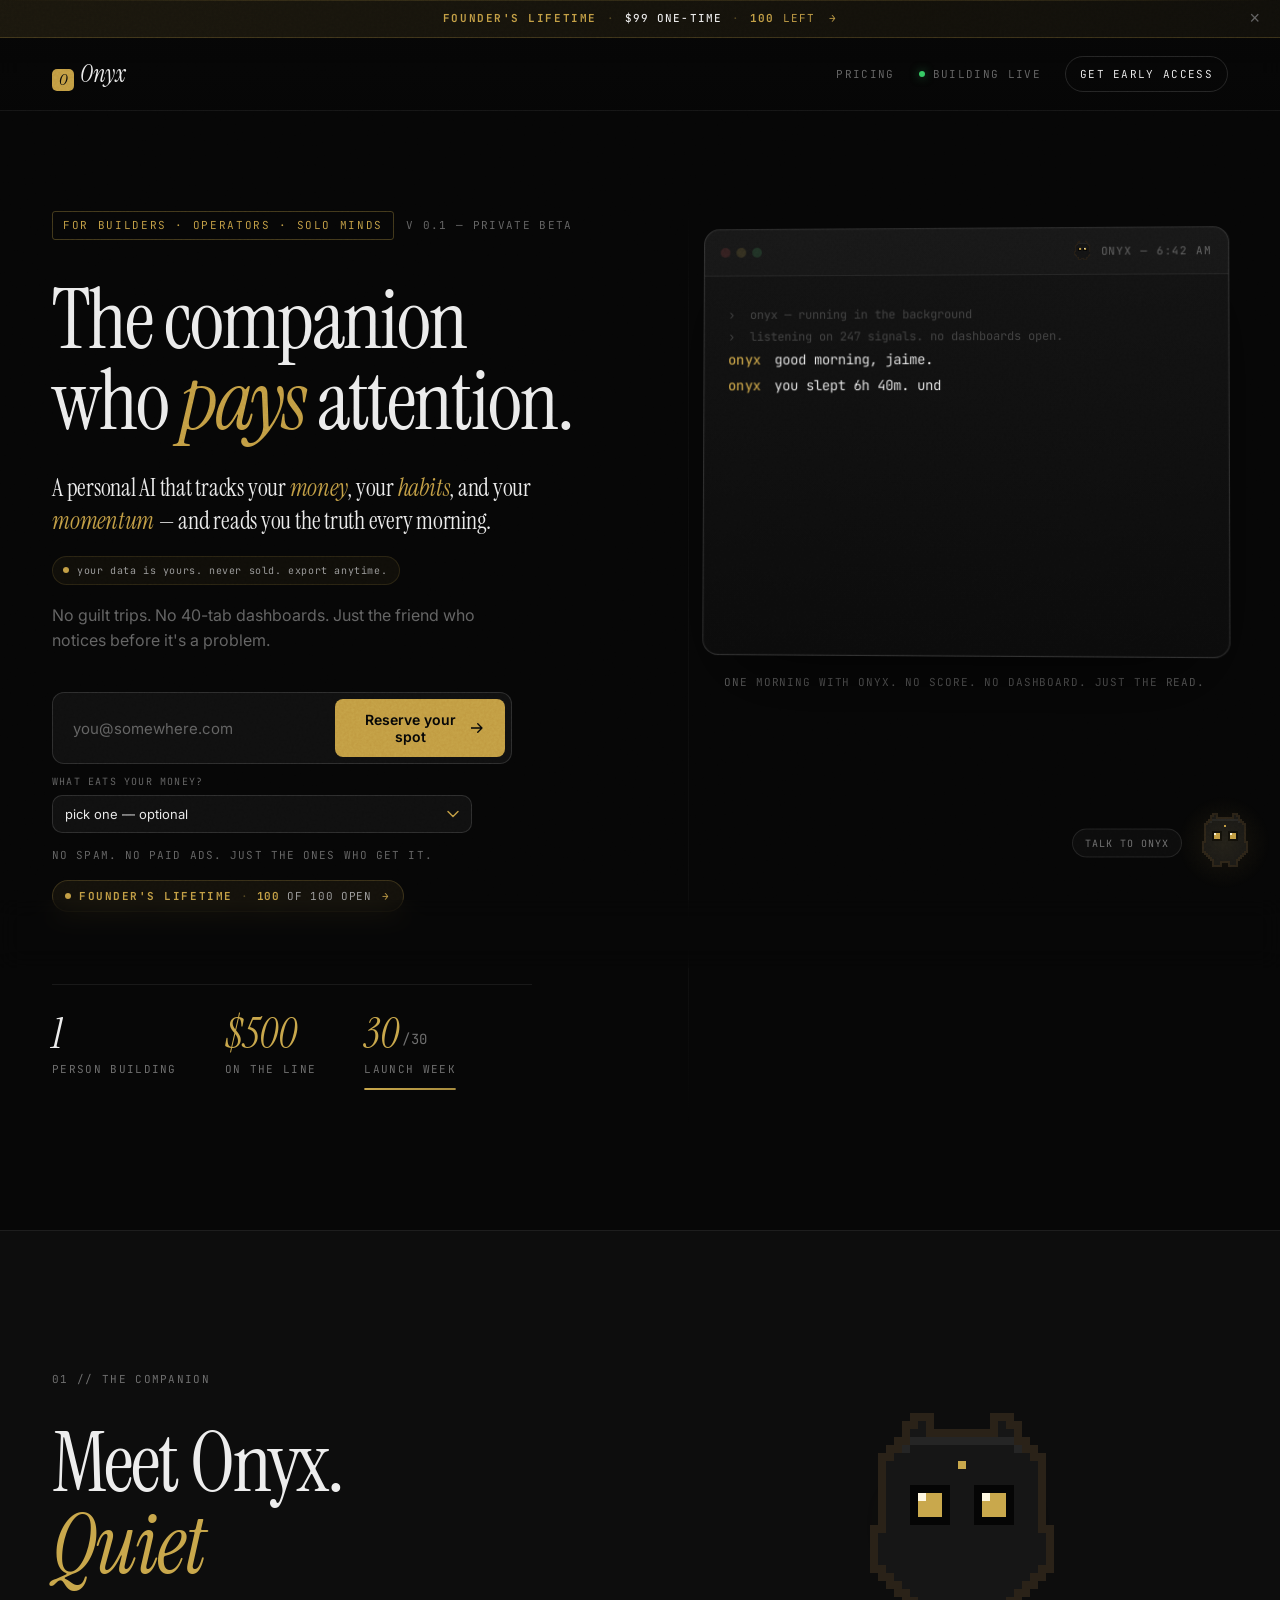
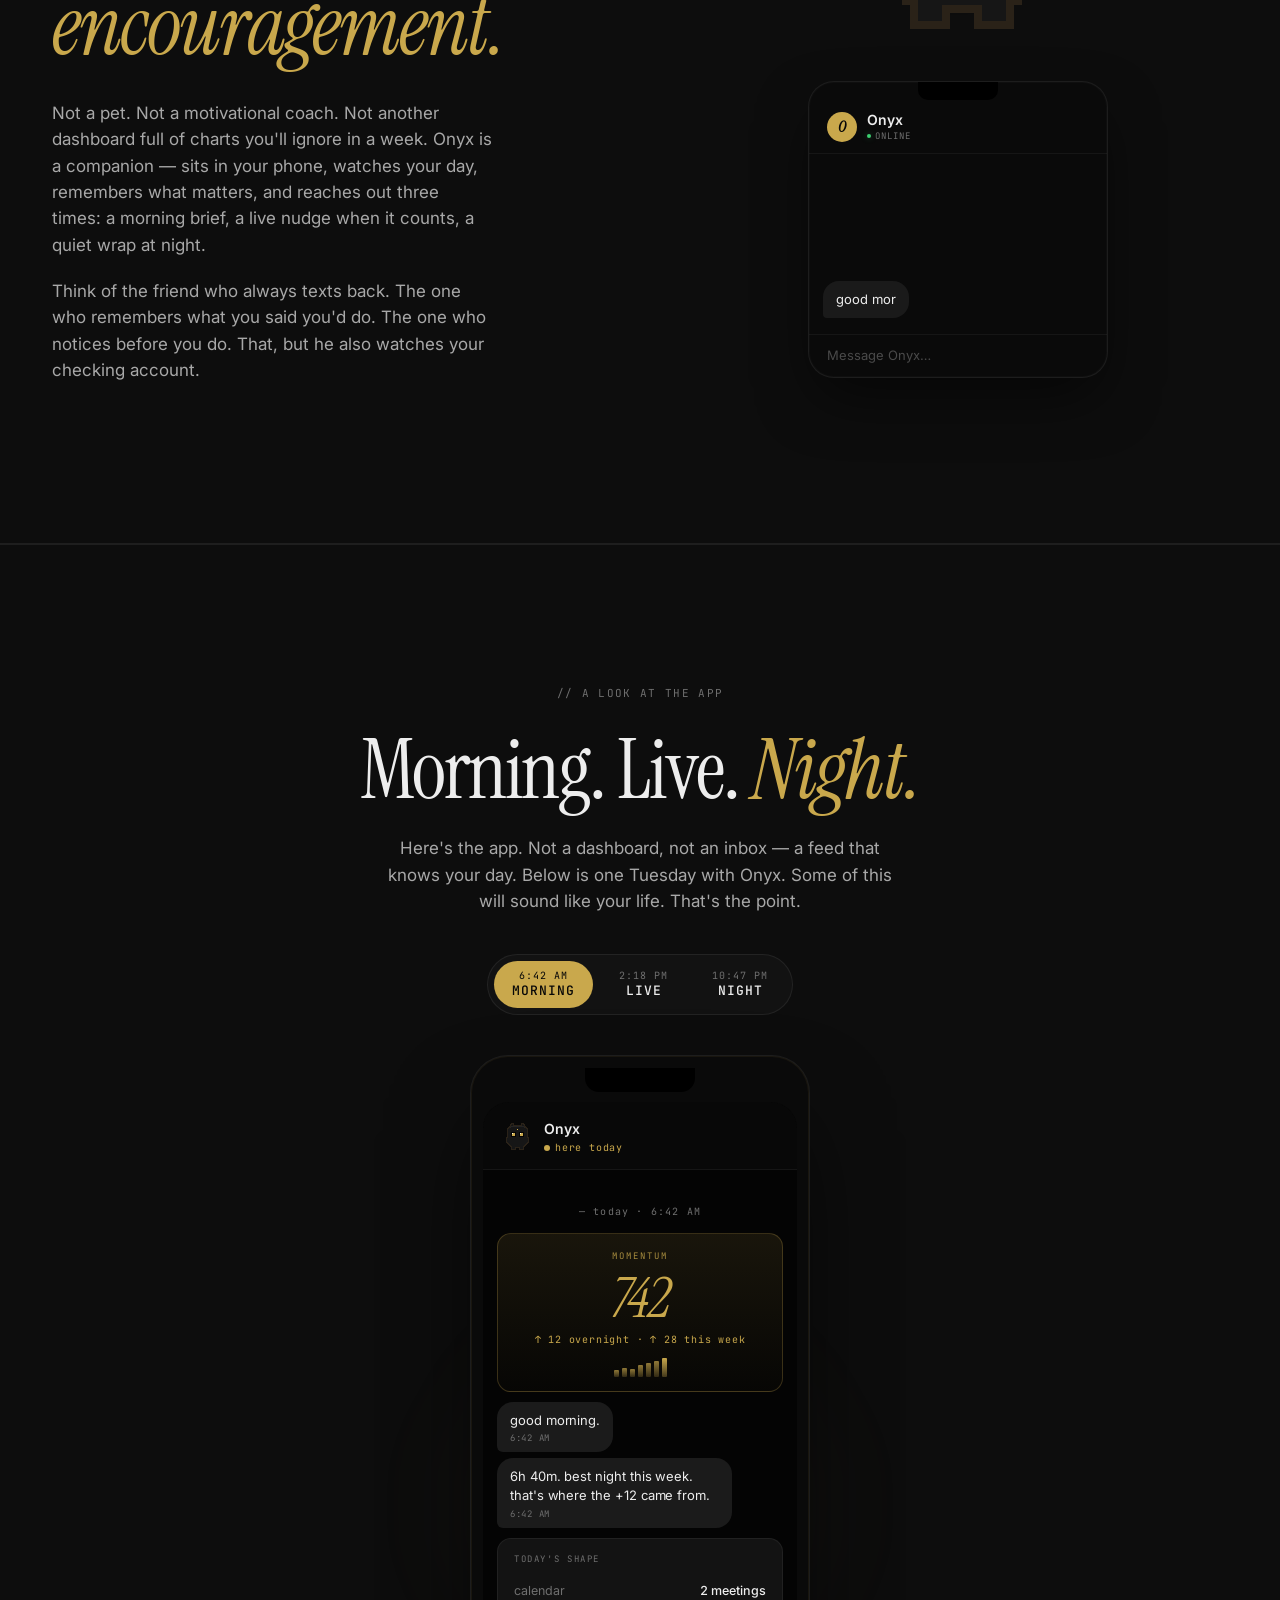
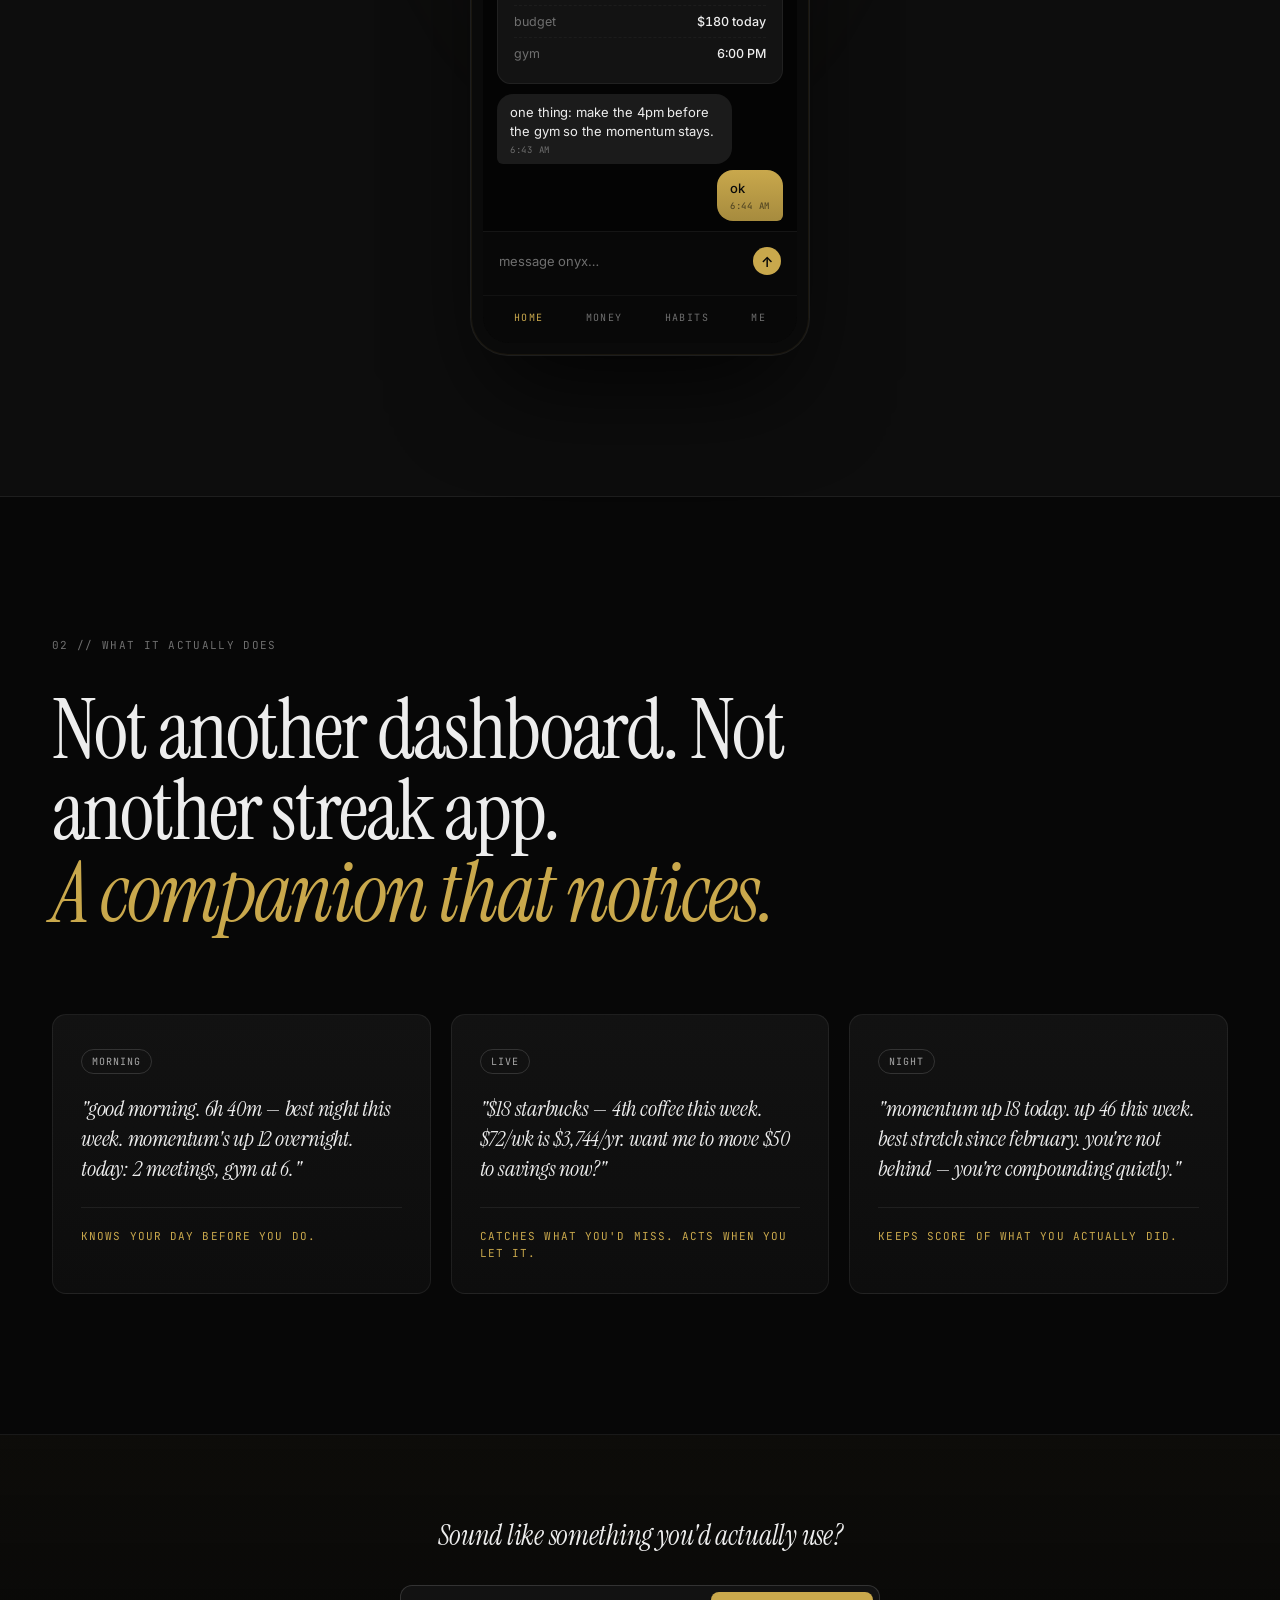
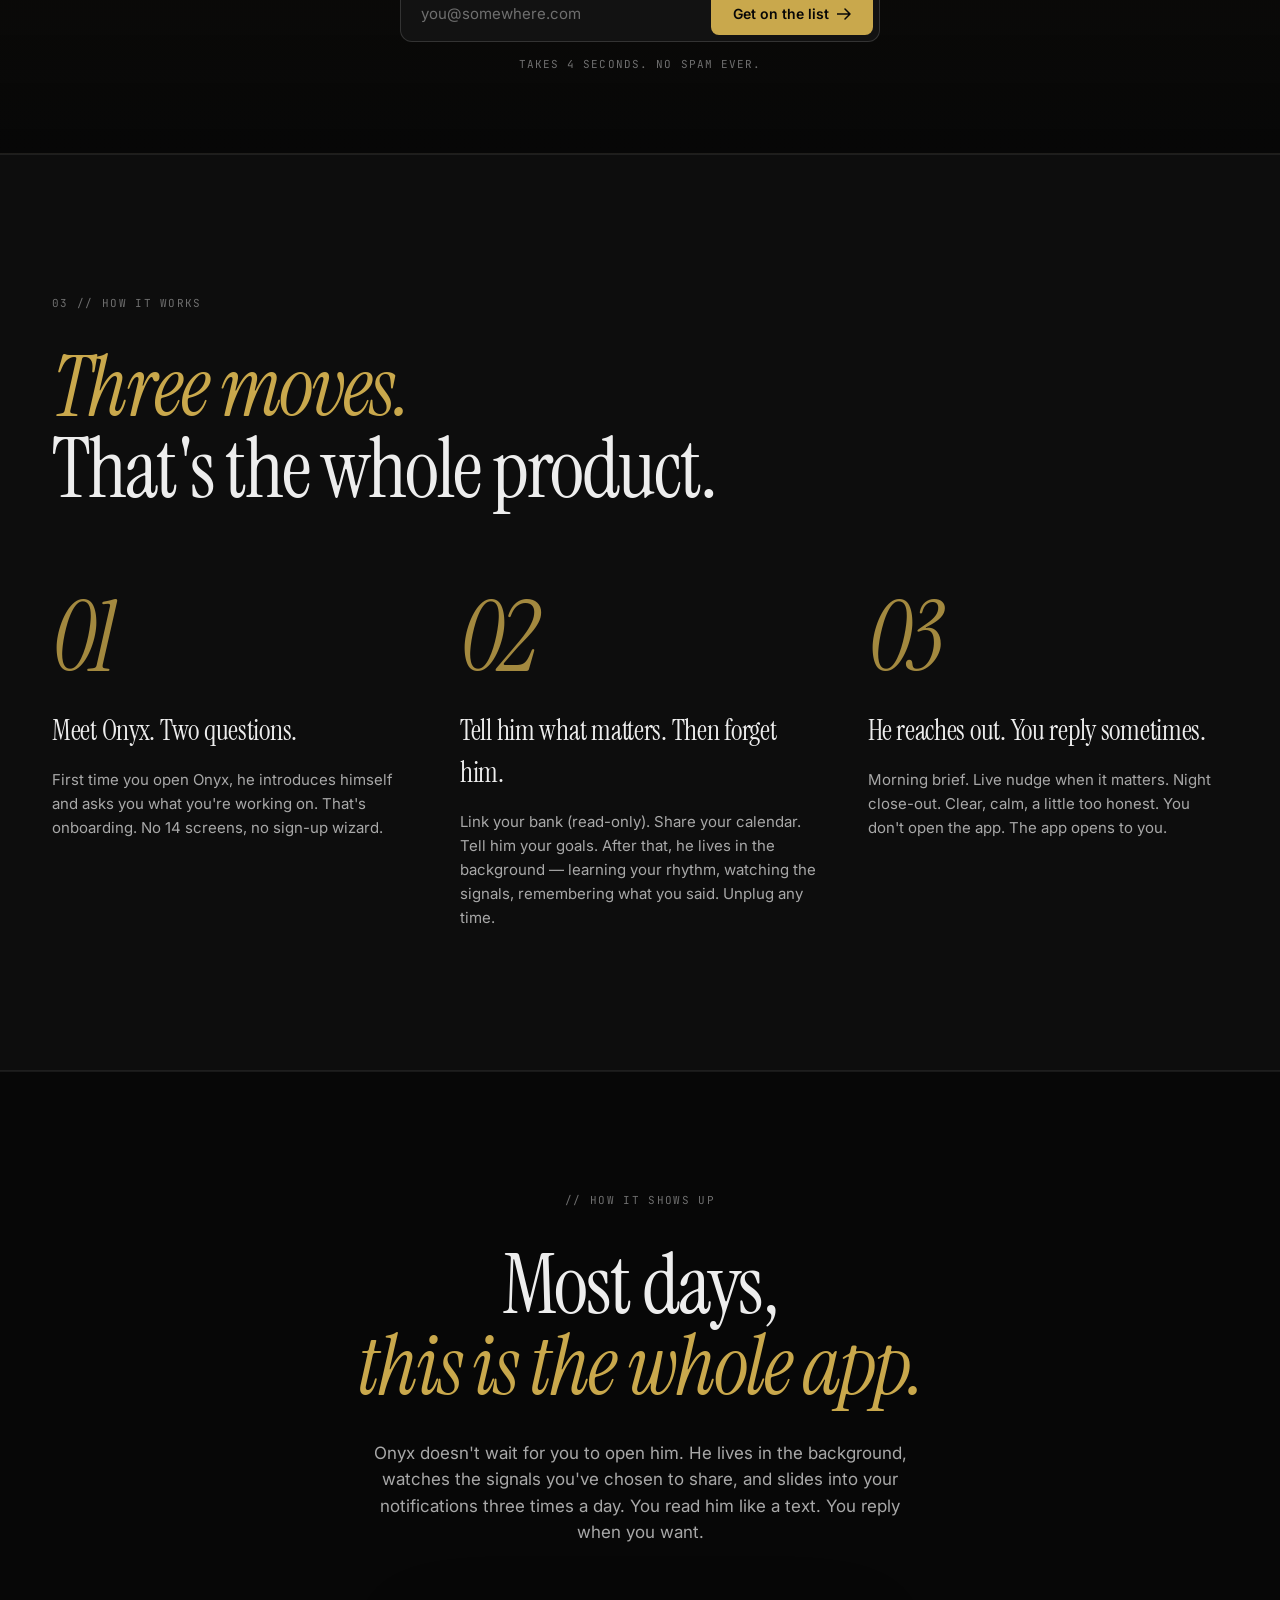
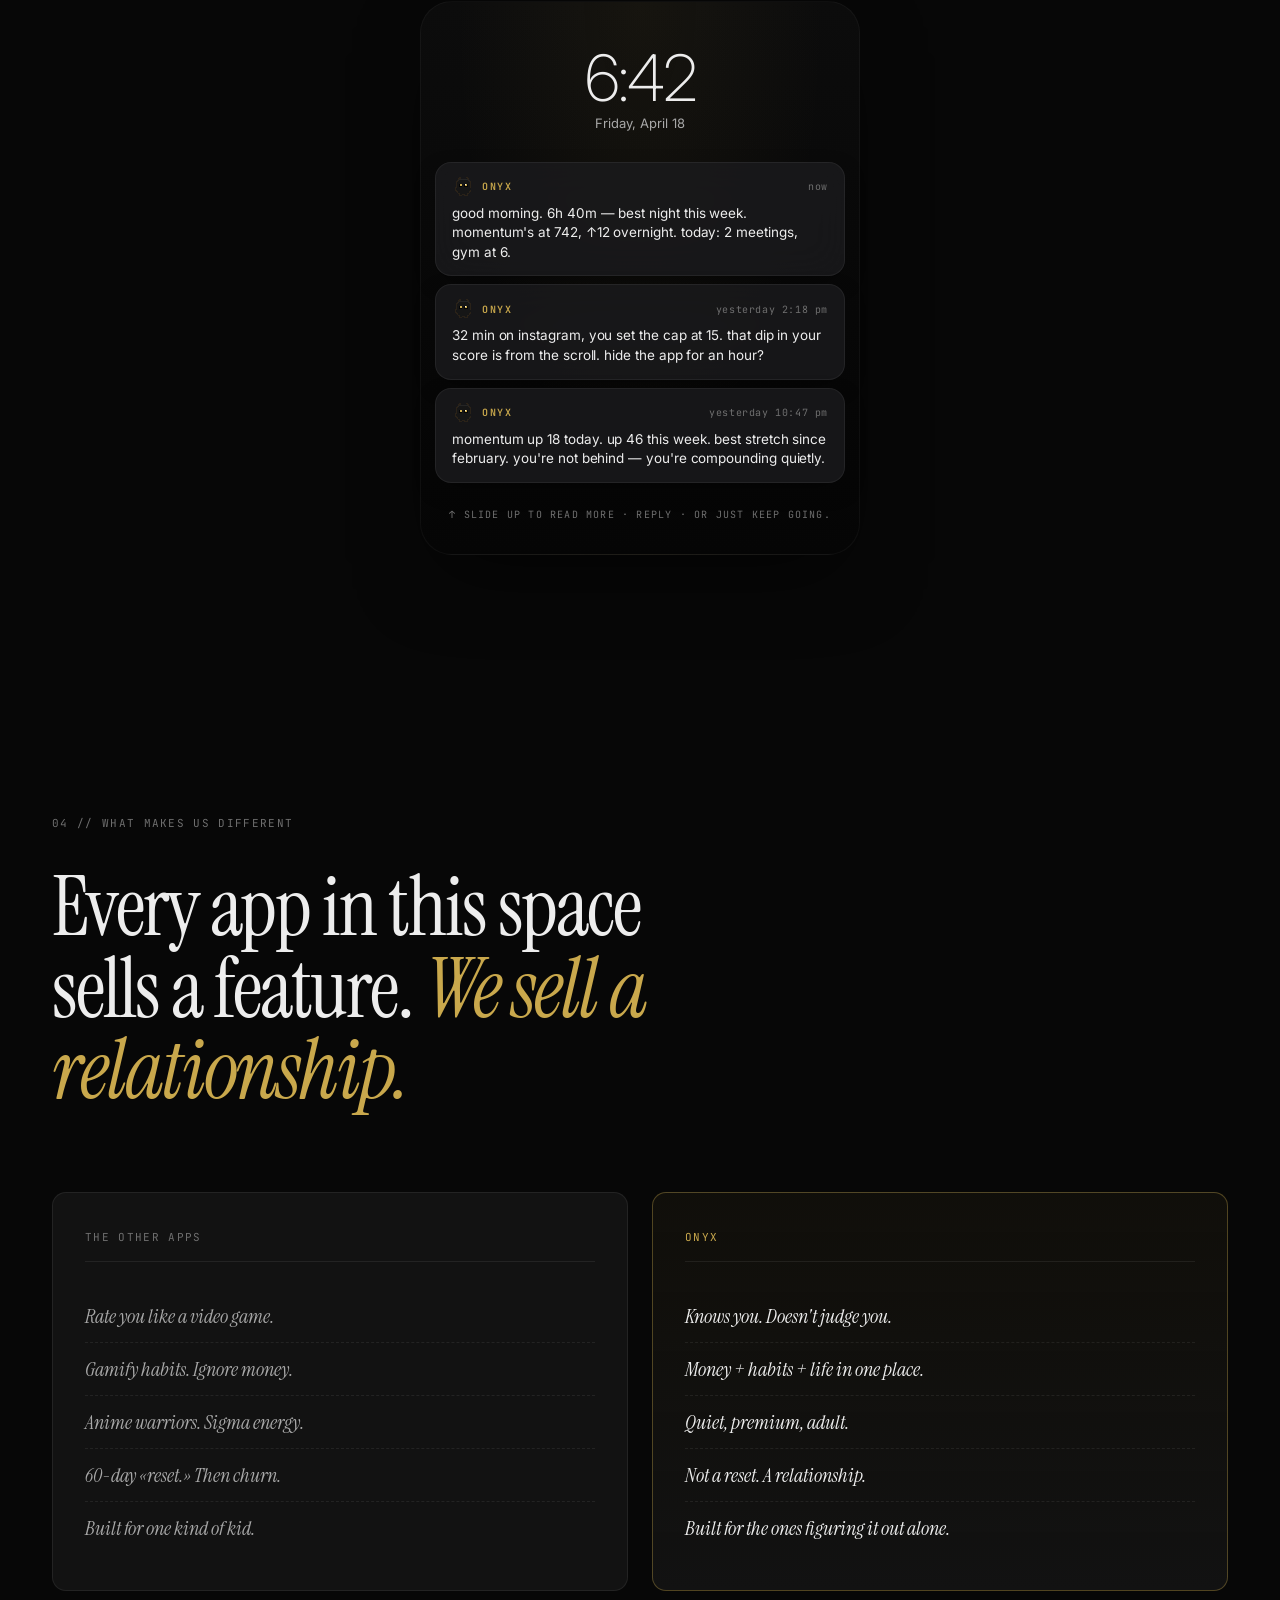
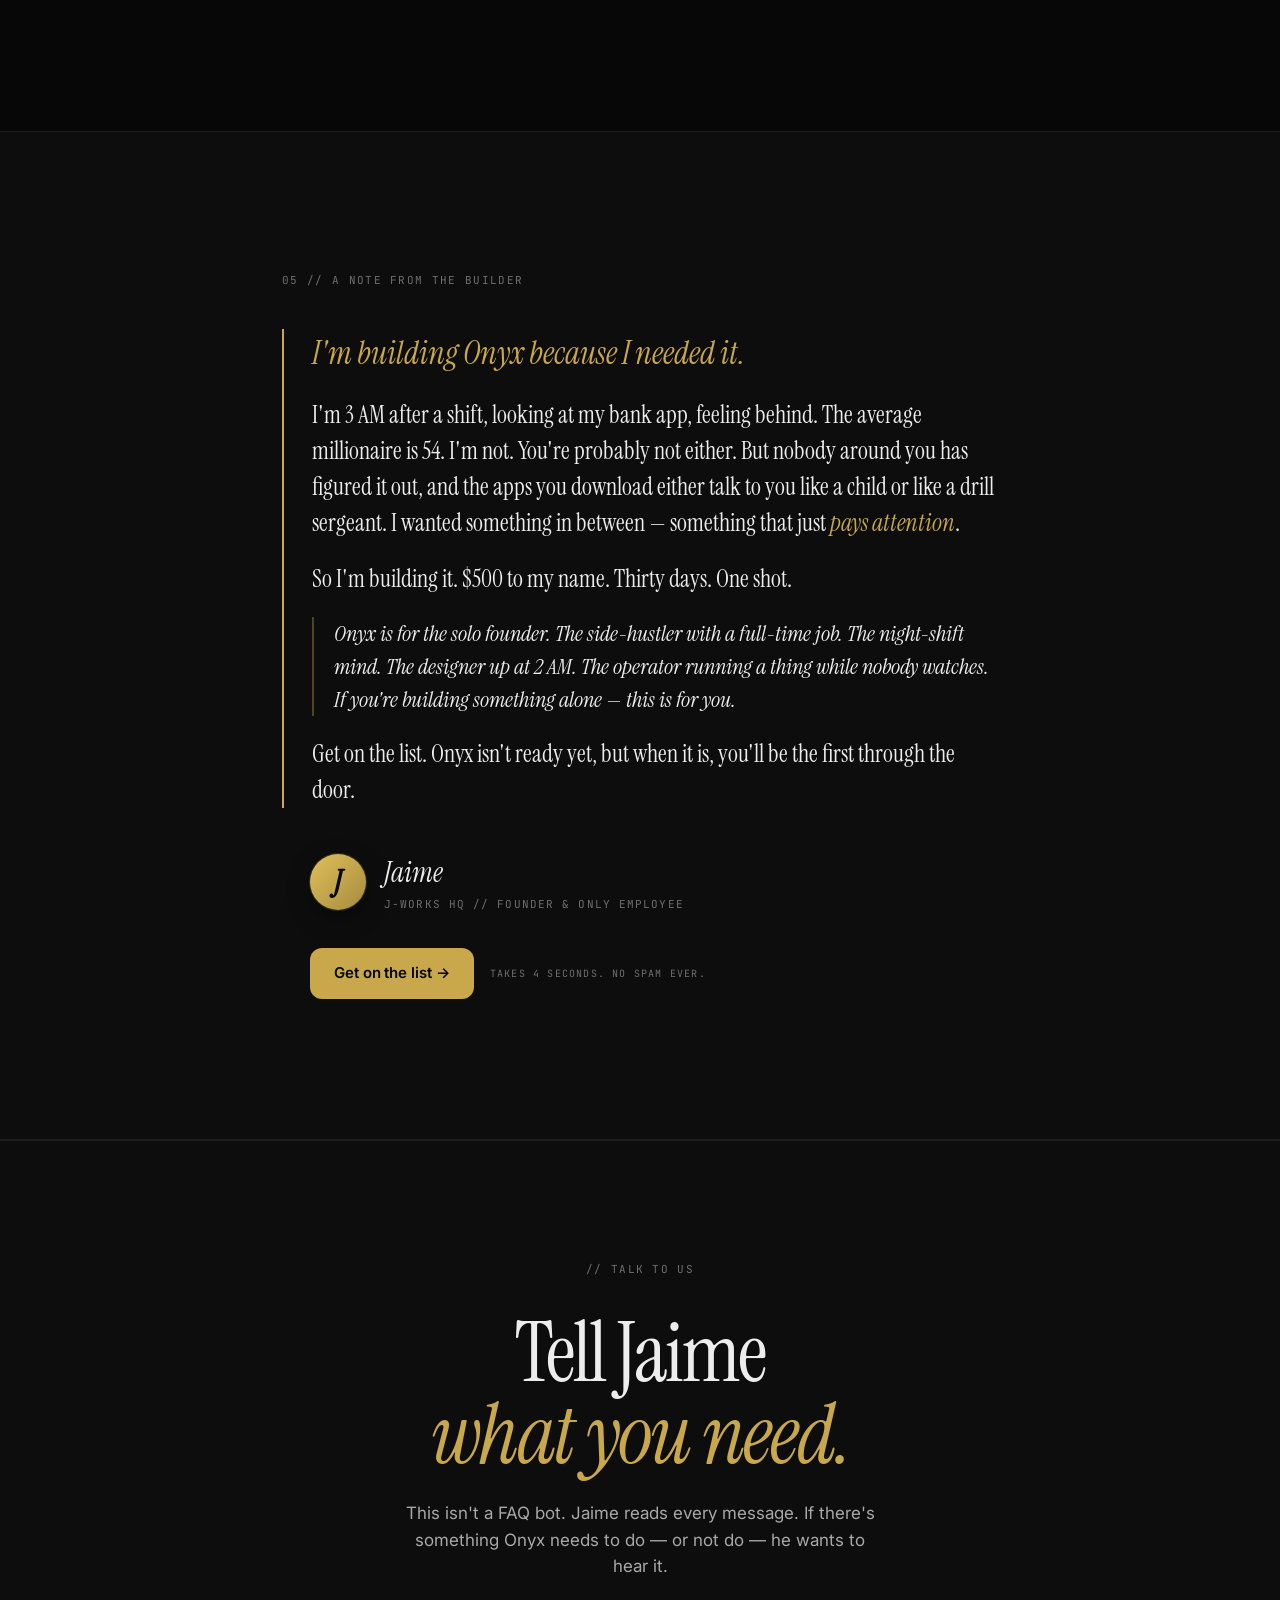
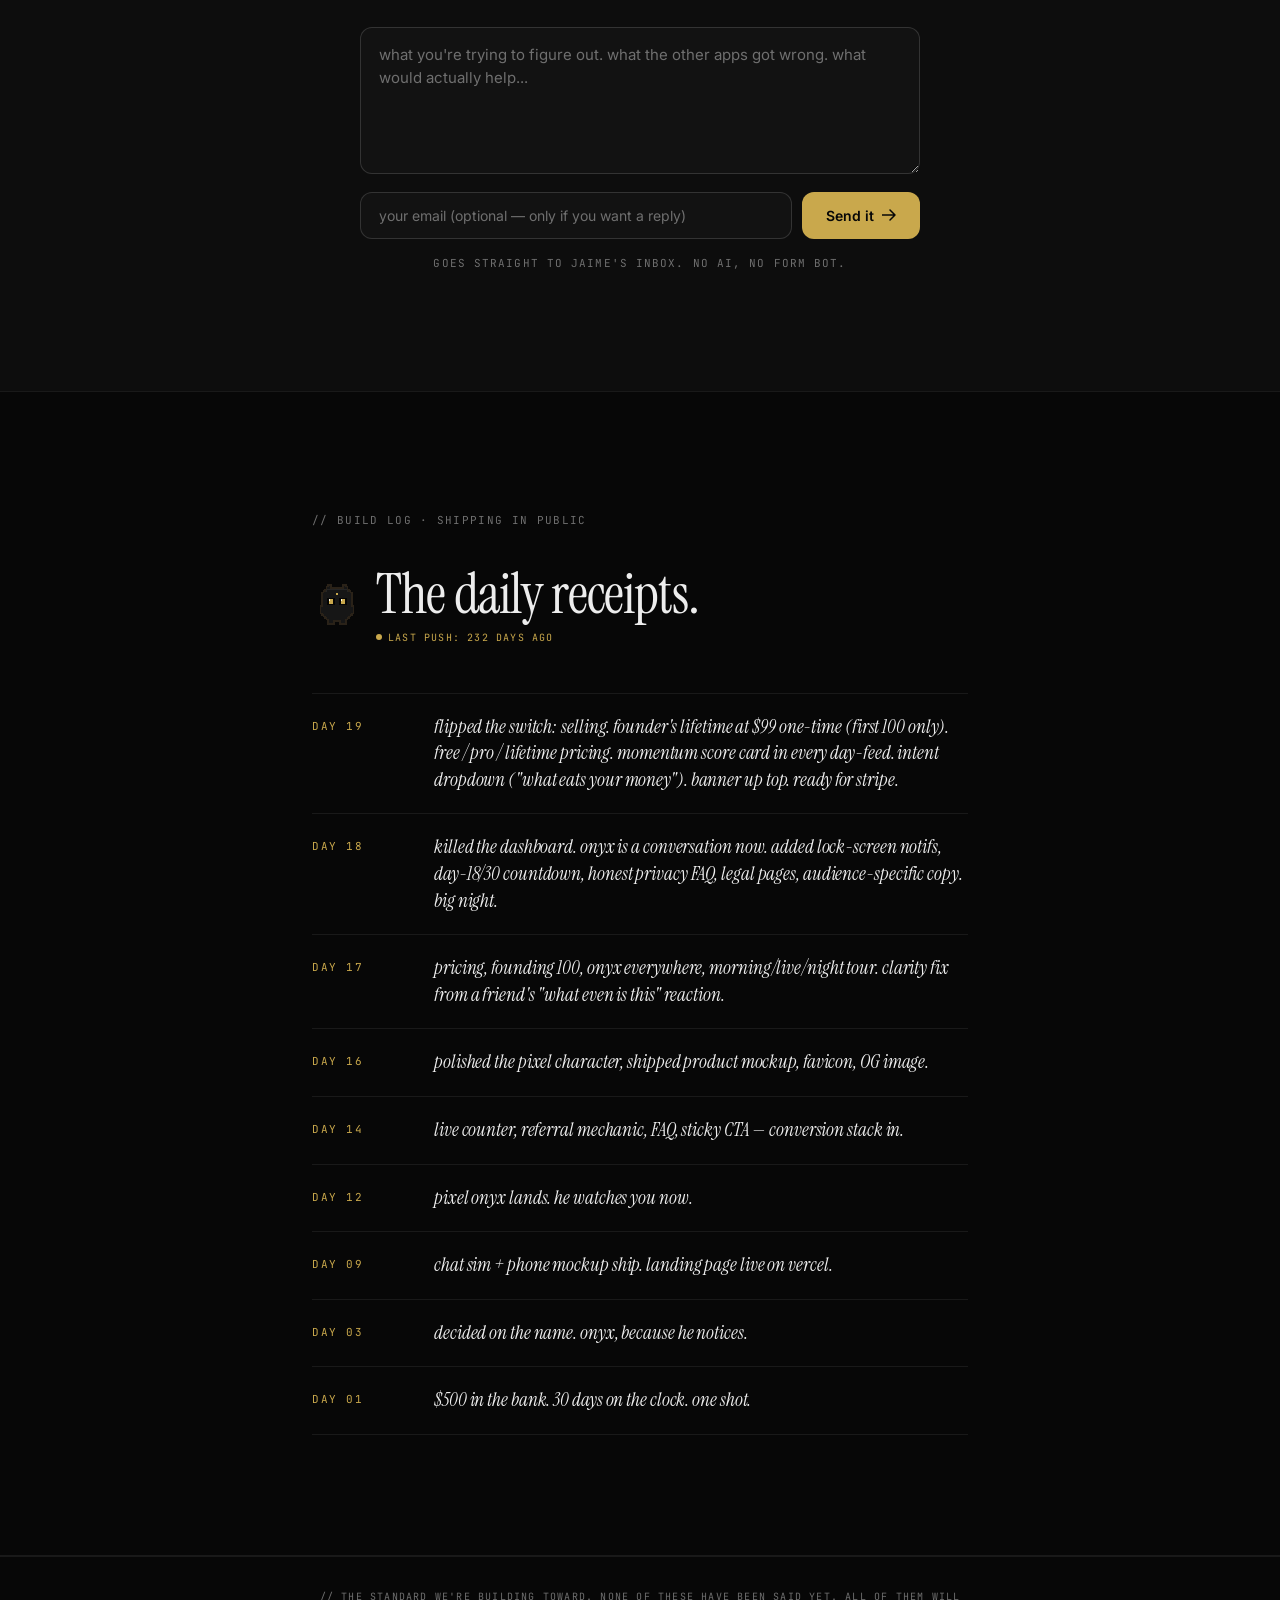
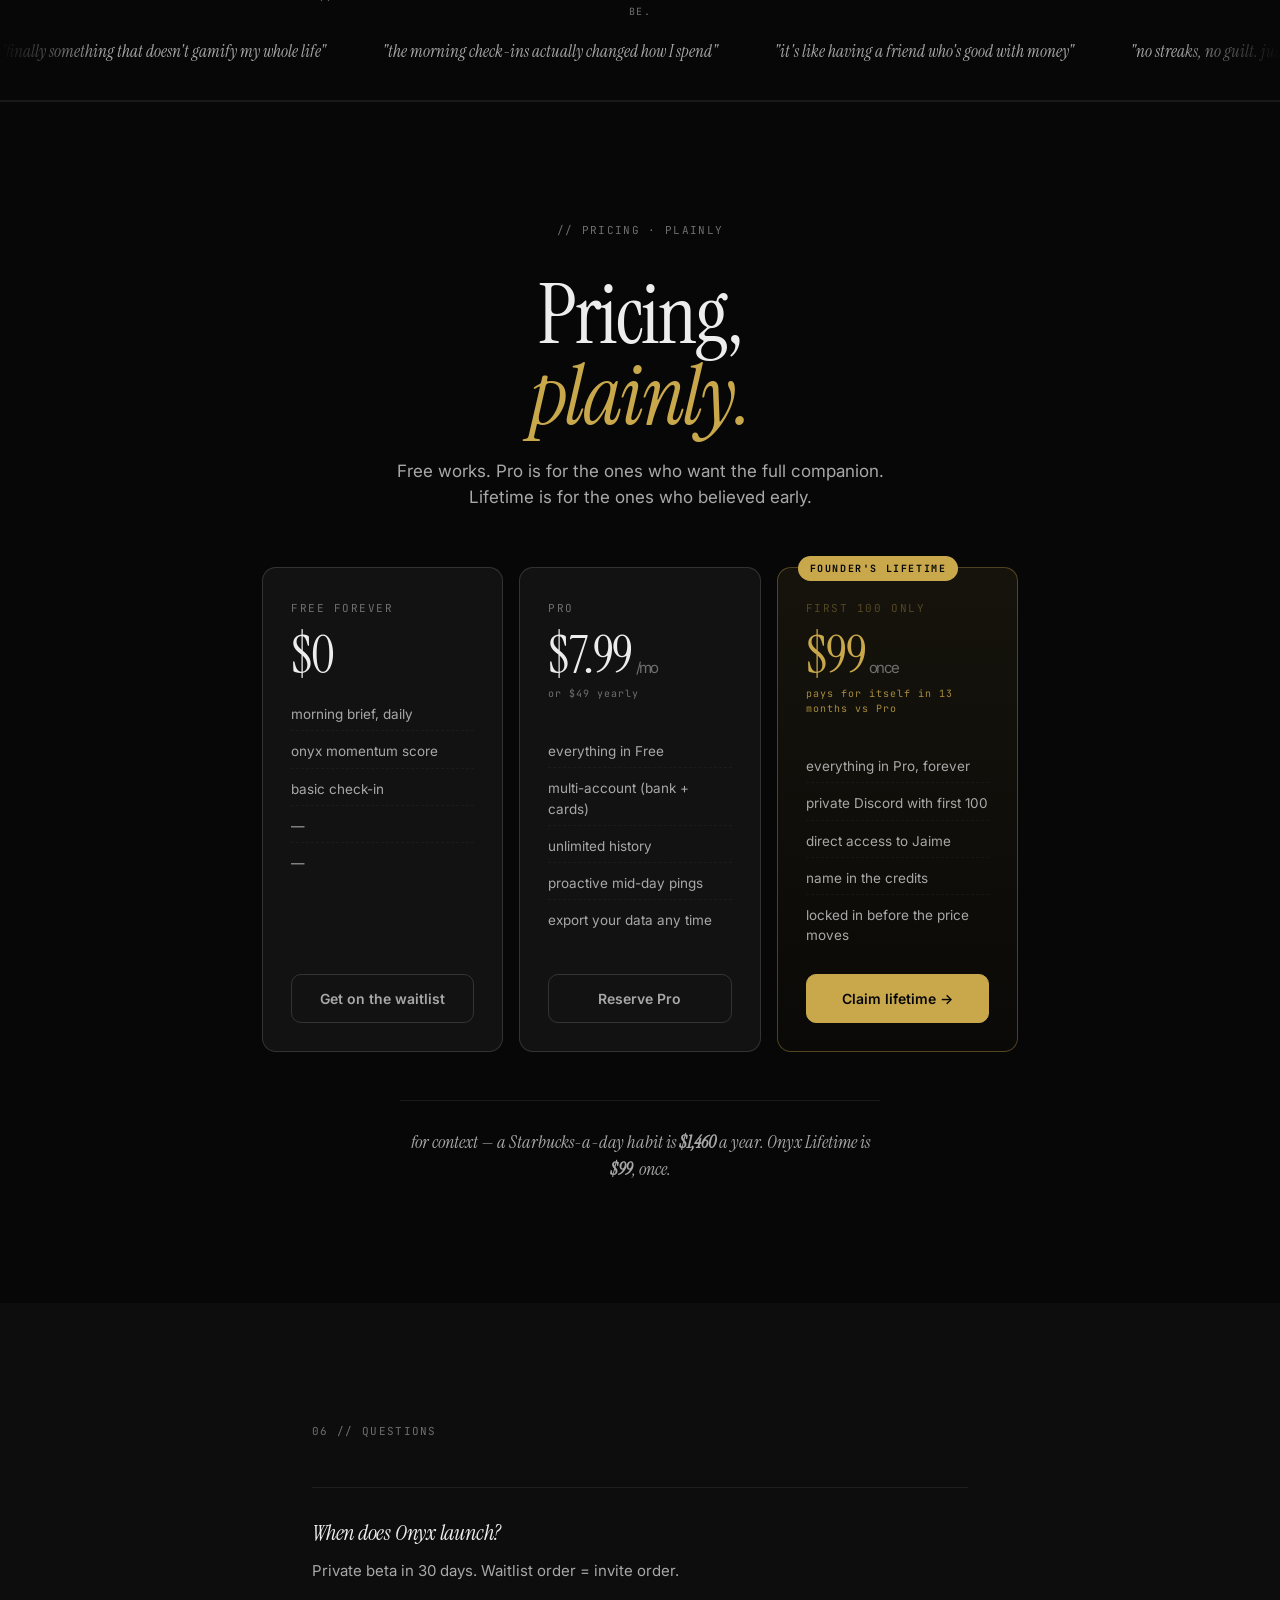
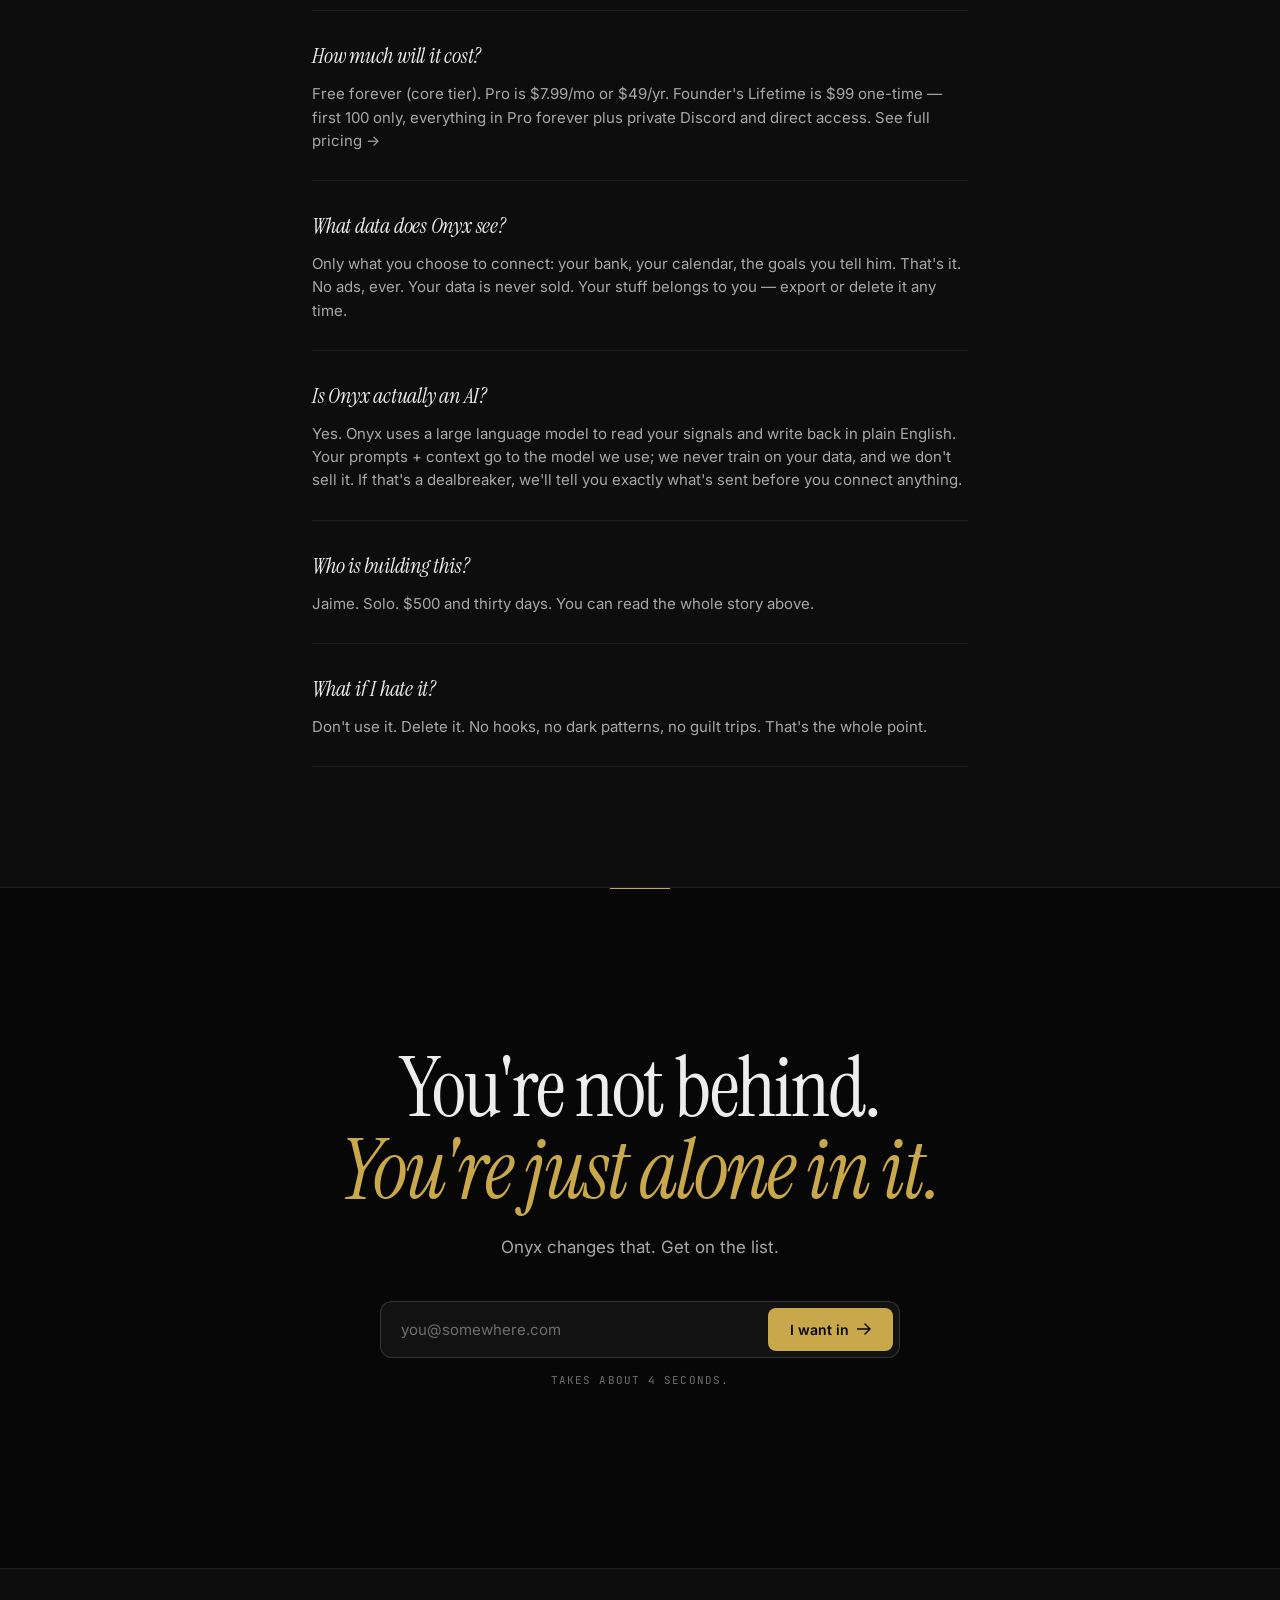
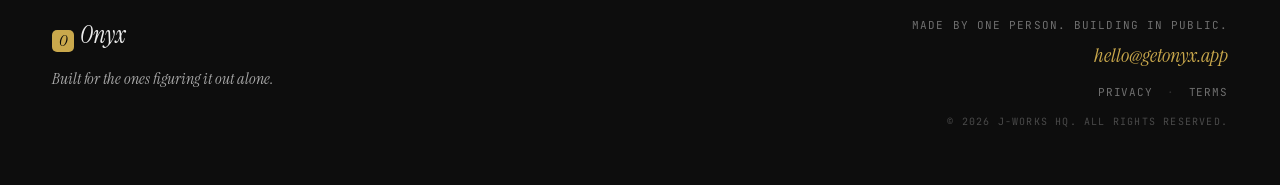
==== commit 1d074459: "integrity: rip out the fake counter — no fabricated signup numbers Problem: the "758 on the list" / " ====
--- a/index.html
+++ b/index.html
@@ -143,12 +143,13 @@
     <div class="cta-note" id="cta-note">
       No spam. No paid ads. Just the ones who get it.
     </div>
-    <div class="social-proof" id="social-proof">
-      <span class="social-proof__dot"></span>
-      <span class="social-proof__text"><strong id="signup-count">347</strong> on the list</span>
-      <span class="social-proof__recent">+<span id="recent-count">3</span> this hour</span>
-      <a href="#pricing" class="social-proof__founding"><span class="social-proof__founding-dot"></span>Lifetime · $99</a>
-    </div>
+    <a href="#pricing" class="lifetime-proof" id="lifetime-proof">
+      <span class="lifetime-proof__dot"></span>
+      <span class="lifetime-proof__label">Founder's Lifetime</span>
+      <span class="lifetime-proof__sep">·</span>
+      <span class="lifetime-proof__count"><strong id="lifetime-open-count">100</strong> of 100 open</span>
+      <span class="lifetime-proof__arrow" aria-hidden="true">→</span>
+    </a>
 
     <div class="hero__trust">
       <div class="trust-item">
@@ -971,8 +972,8 @@
   <div class="ref-modal__backdrop" id="ref-backdrop"></div>
   <div class="ref-modal__card">
     <div class="ref-modal__check">&#10003;</div>
-    <h3 class="ref-modal__title">You're #<span id="ref-pos">348</span> on the list.</h3>
-    <p class="ref-modal__body">Want earlier access? Share your link. The ones who bring friends get invited first.</p>
+    <h3 class="ref-modal__title">You're in.</h3>
+    <p class="ref-modal__body">You're one of the first &mdash; that's the point. Want priority for the Founder's Lifetime invite? Share your link. People who bring friends get first access when spots open.</p>
     <div class="ref-modal__link">
       <input type="text" id="ref-url" readonly>
       <button id="ref-copy">Copy</button>
--- a/styles.css
+++ b/styles.css
@@ -358,71 +358,53 @@
 .cta-form--lg { max-width: 520px; margin: 40px auto 0; }
 .cta-form--mid { max-width: 480px; margin: 0 auto; }
 
-/* Social proof */
-
-.social-proof {
+/* Lifetime proof pill — honest scarcity indicator (replaces the
+   theatrical social-proof counter). Ties directly to SPOTS_LEFT so
+   visitors only ever see real numbers. */
+
+.lifetime-proof {
   display: inline-flex;
   align-items: center;
   gap: 8px;
   margin-top: 16px;
-  padding: 6px 14px;
+  padding: 7px 14px 7px 12px;
   border-radius: 100px;
-  background: rgba(201,168,76,0.06);
-  border: 1px solid rgba(201,168,76,0.12);
-}
-.social-proof__dot {
-  width: 6px; height: 6px;
+  background: rgba(201,168,76,0.08);
+  border: 1px solid rgba(201,168,76,0.24);
+  text-decoration: none;
+  color: var(--gold);
+  font-family: var(--mono);
+  font-size: 11px;
+  letter-spacing: 0.08em;
+  text-transform: uppercase;
+  transition: background 0.15s, border-color 0.15s, transform 0.15s;
+}
+.lifetime-proof:hover {
+  background: rgba(201,168,76,0.14);
+  border-color: rgba(201,168,76,0.45);
+  transform: translateY(-1px);
+}
+.lifetime-proof__dot {
+  width: 6px;
+  height: 6px;
   background: var(--gold);
   border-radius: 50%;
-  animation: pulseDot 2.4s ease-in-out infinite;
-}
-.social-proof__text {
-  font-family: var(--mono);
-  font-size: 11px;
-  letter-spacing: 0.06em;
-  color: var(--text-2);
-}
-.social-proof__text strong {
-  color: var(--gold);
-  font-weight: 600;
-}
-.social-proof__recent {
-  font-family: var(--mono);
-  font-size: 10px;
-  letter-spacing: 0.06em;
-  color: var(--gold-soft);
-  padding-left: 8px;
-  border-left: 1px solid rgba(201,168,76,0.18);
-}
-.social-proof__founding {
-  display: inline-flex;
-  align-items: center;
-  gap: 6px;
-  font-family: var(--mono);
-  font-size: 10px;
-  font-weight: 600;
-  letter-spacing: 0.1em;
-  text-transform: uppercase;
-  color: var(--gold);
-  text-decoration: none;
-  padding: 4px 10px;
-  margin-left: 4px;
-  background: var(--gold);
-  color: var(--bg);
-  border-radius: 100px;
-  transition: transform 0.15s, box-shadow 0.15s;
-}
-.social-proof__founding:hover {
-  transform: translateY(-1px);
-  box-shadow: 0 4px 10px -3px rgba(201,168,76,0.5);
-}
-.social-proof__founding-dot {
-  width: 5px;
-  height: 5px;
-  background: var(--bg);
-  border-radius: 50%;
   animation: livePulse 1.4s ease-in-out infinite;
-}
+  flex-shrink: 0;
+}
+.lifetime-proof__label { font-weight: 700; letter-spacing: 0.14em; }
+.lifetime-proof__sep { color: rgba(201,168,76,0.4); }
+.lifetime-proof__count { color: var(--text-2); letter-spacing: 0.06em; }
+.lifetime-proof__count strong {
+  color: var(--gold);
+  font-weight: 700;
+  font-variant-numeric: tabular-nums;
+}
+.lifetime-proof__arrow {
+  margin-left: 2px;
+  transition: transform 0.2s ease;
+}
+.lifetime-proof:hover .lifetime-proof__arrow { transform: translateX(3px); }
 
 /* Mid-page CTA */
 
